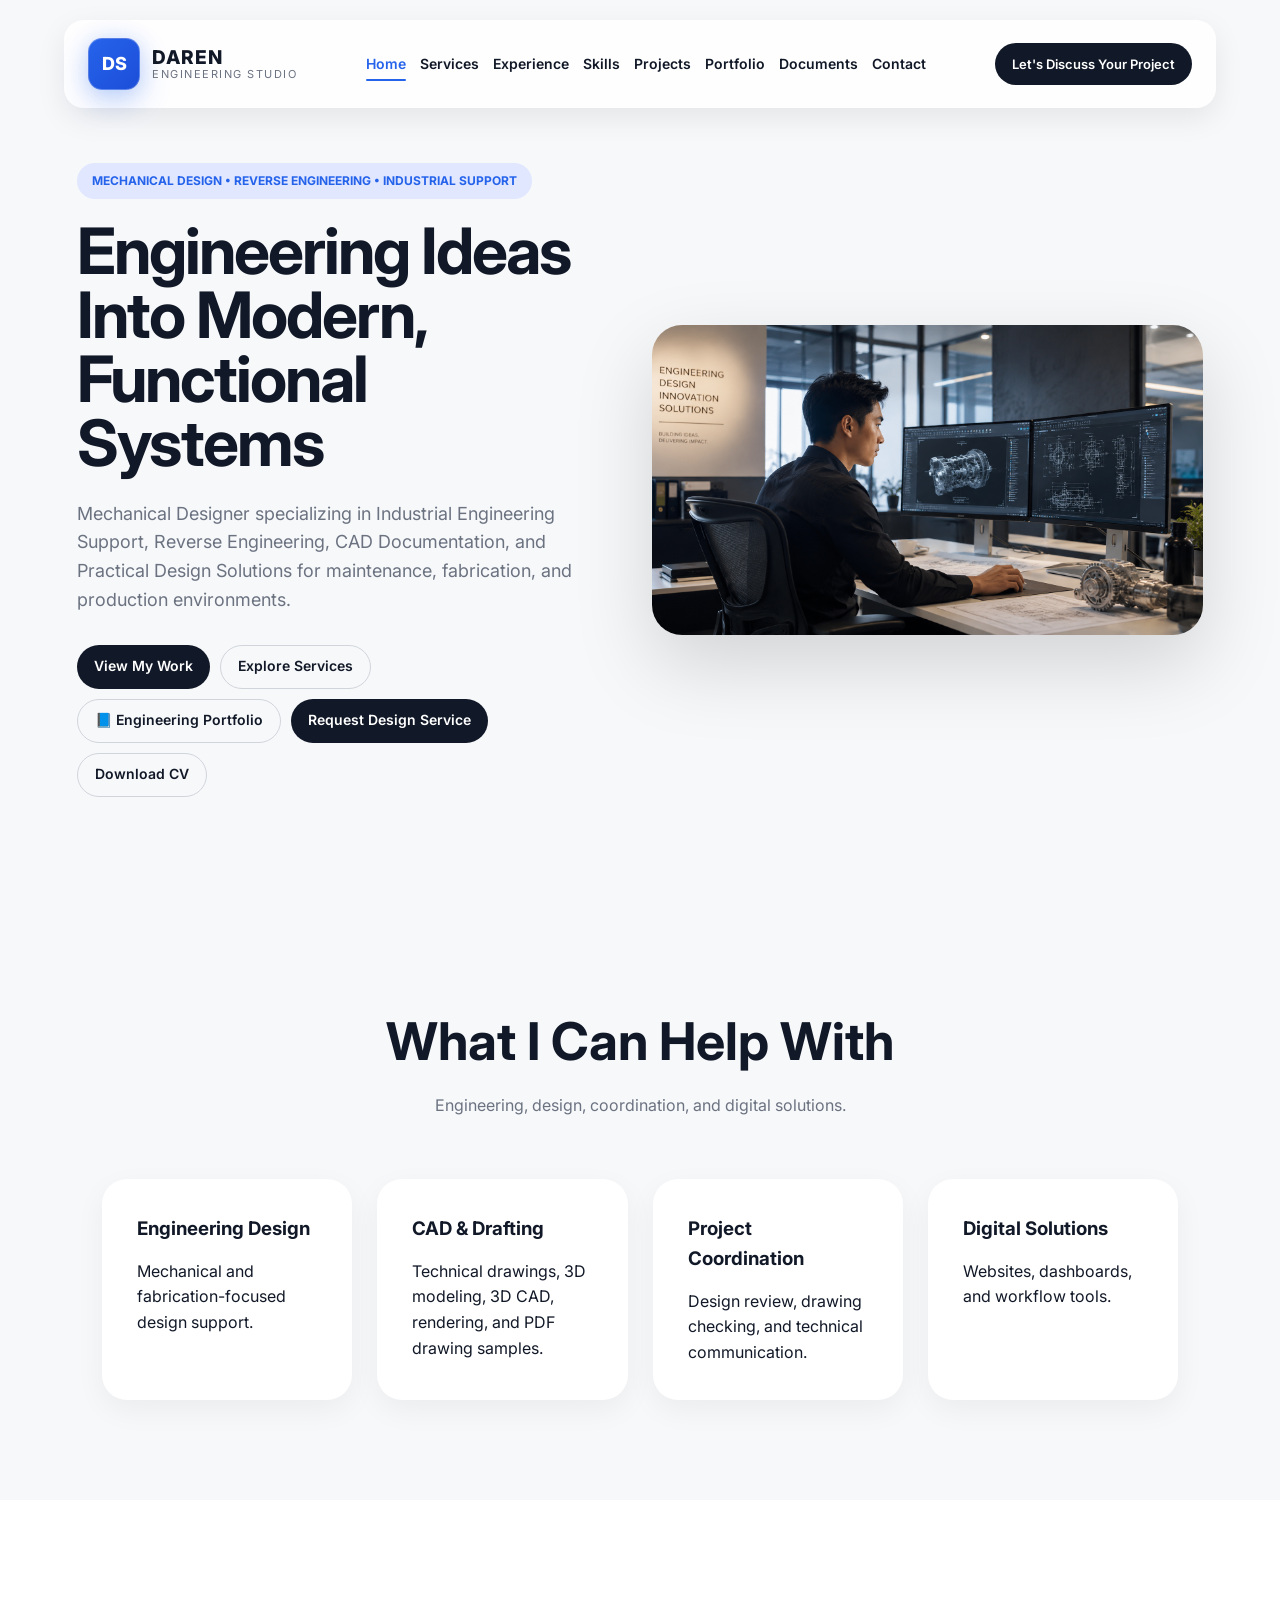
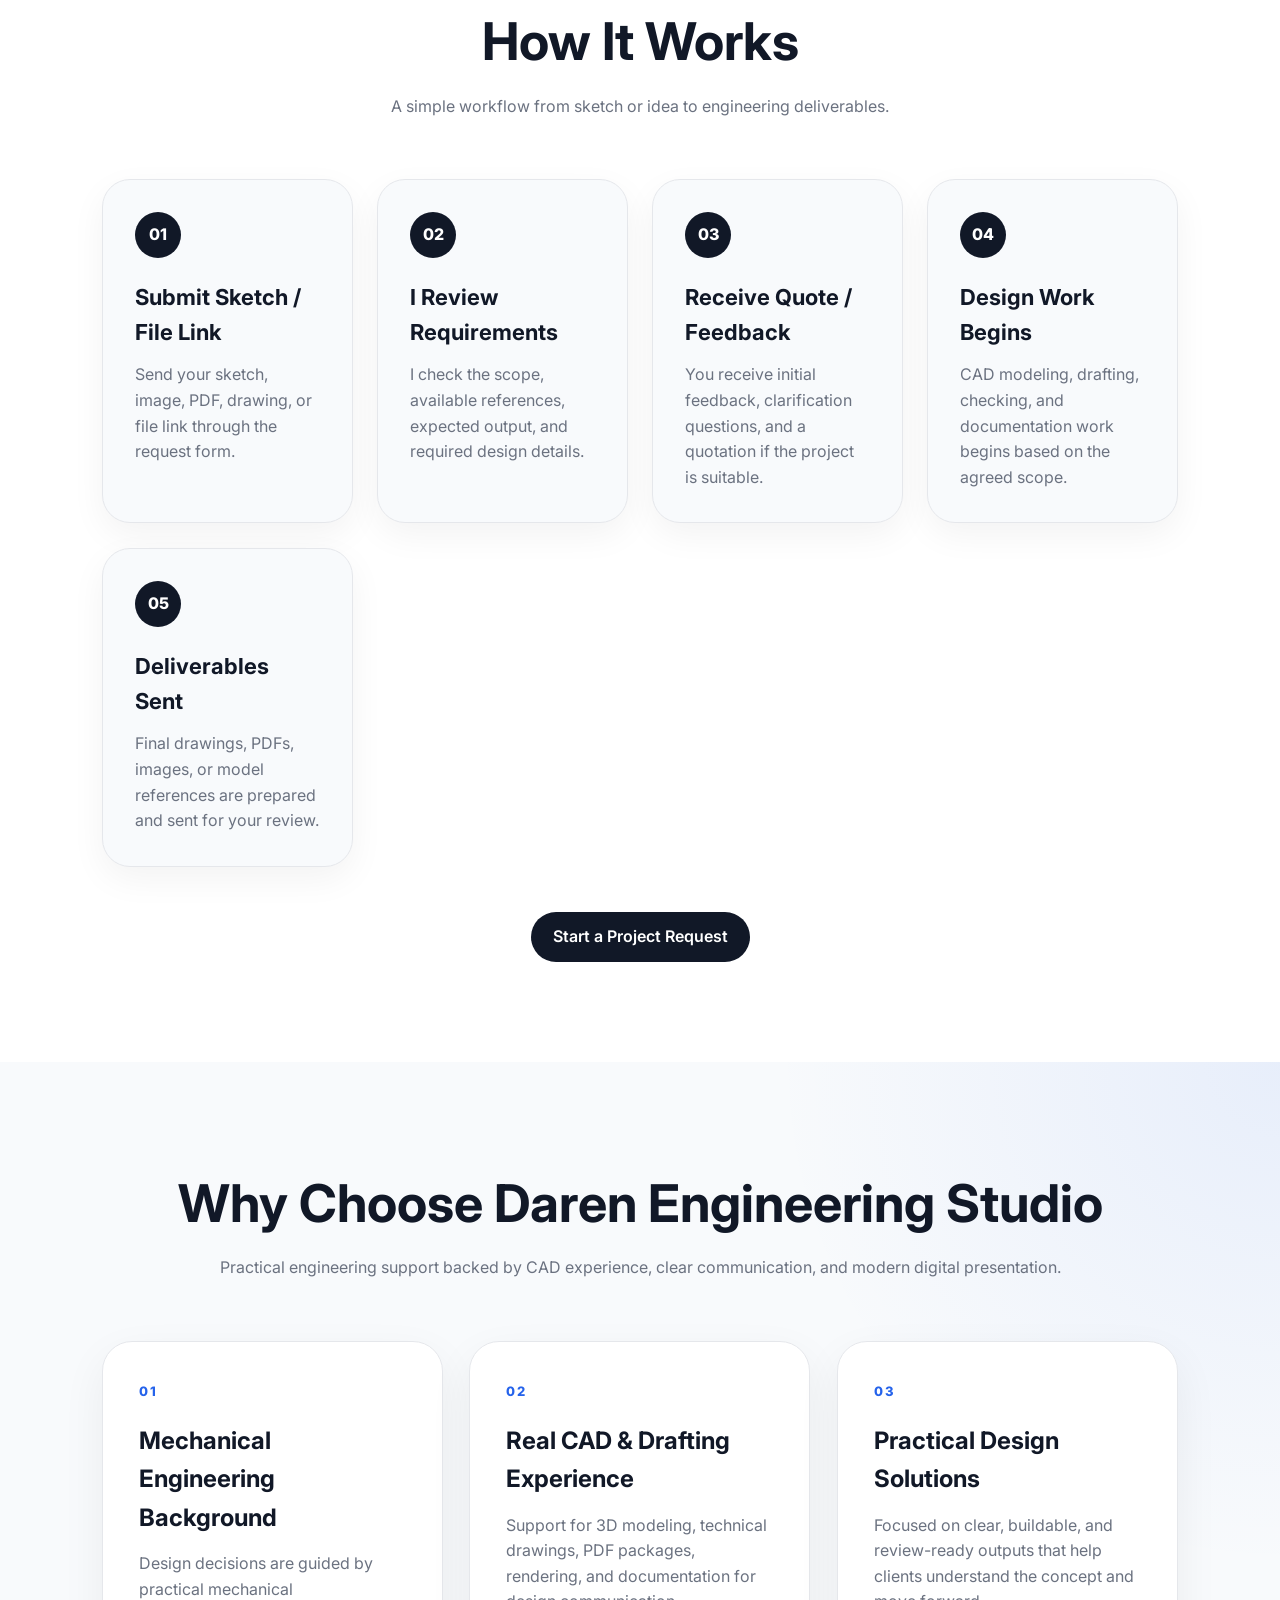
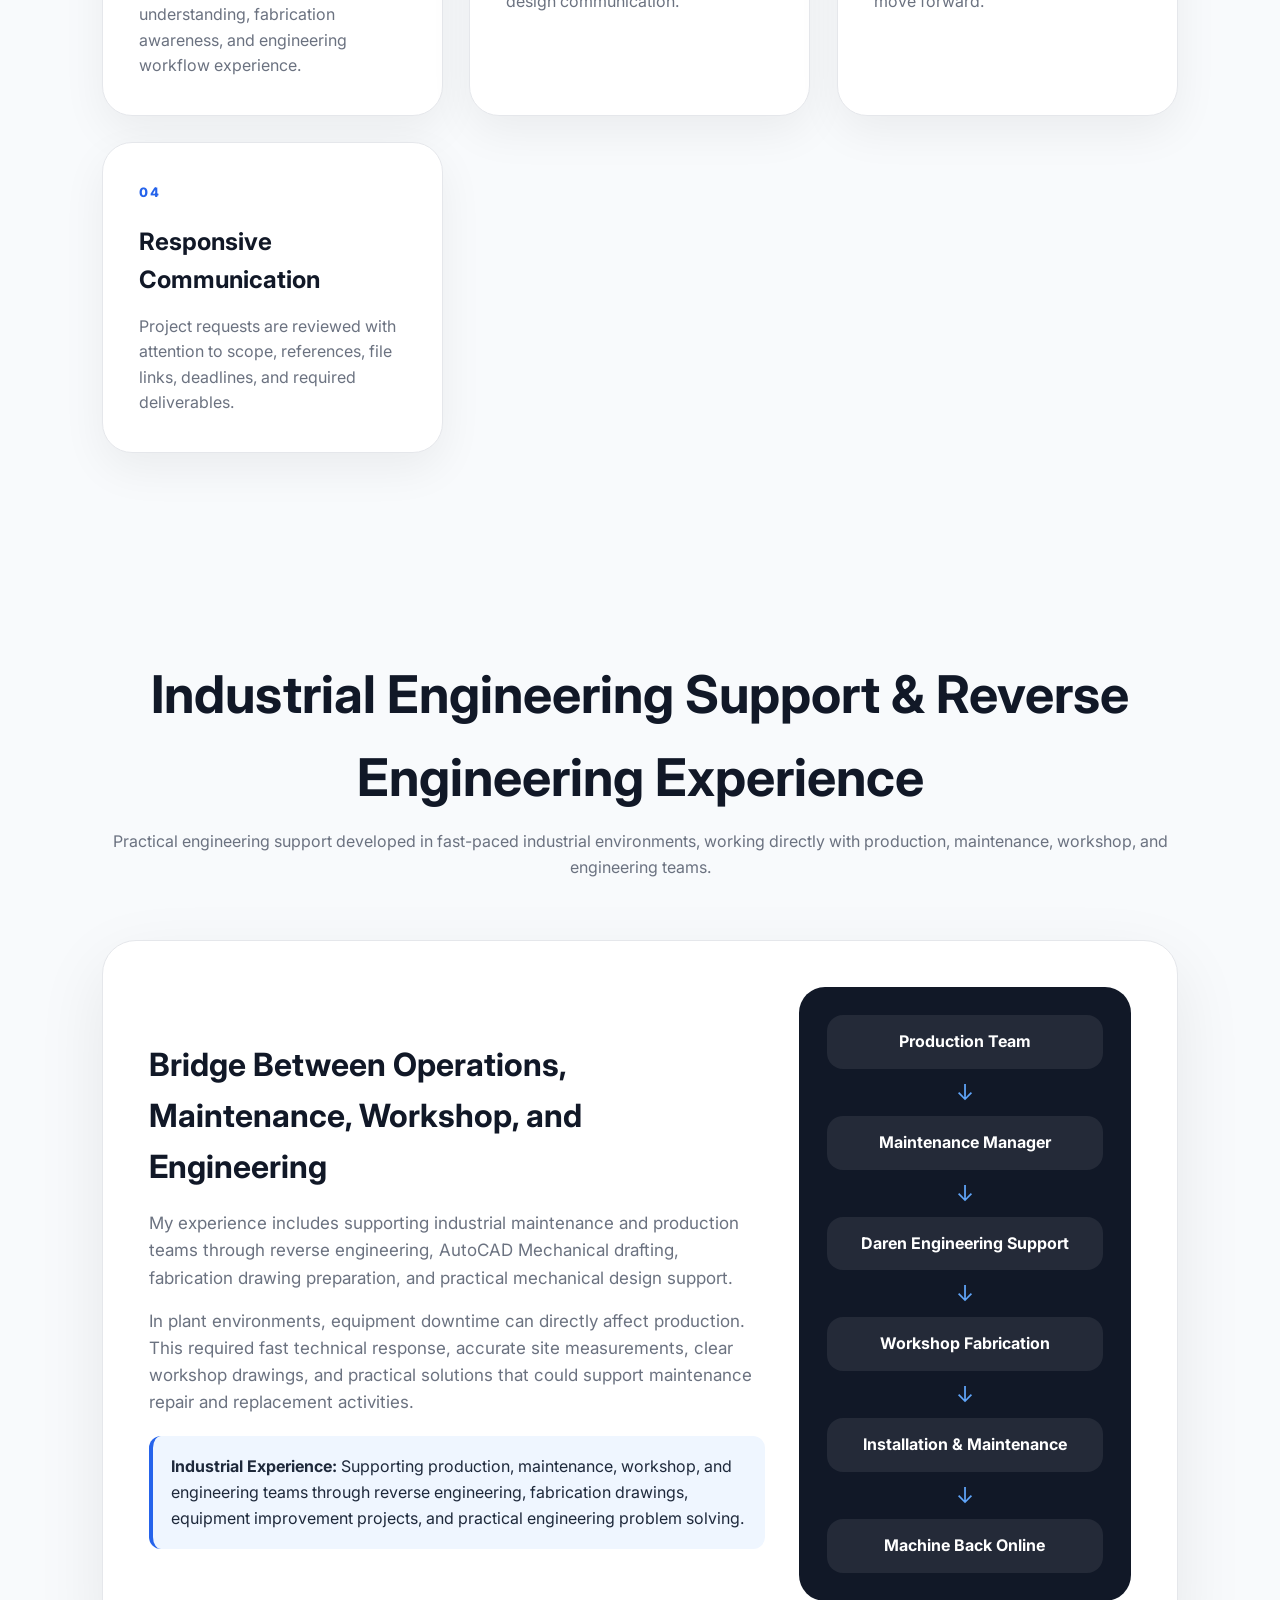
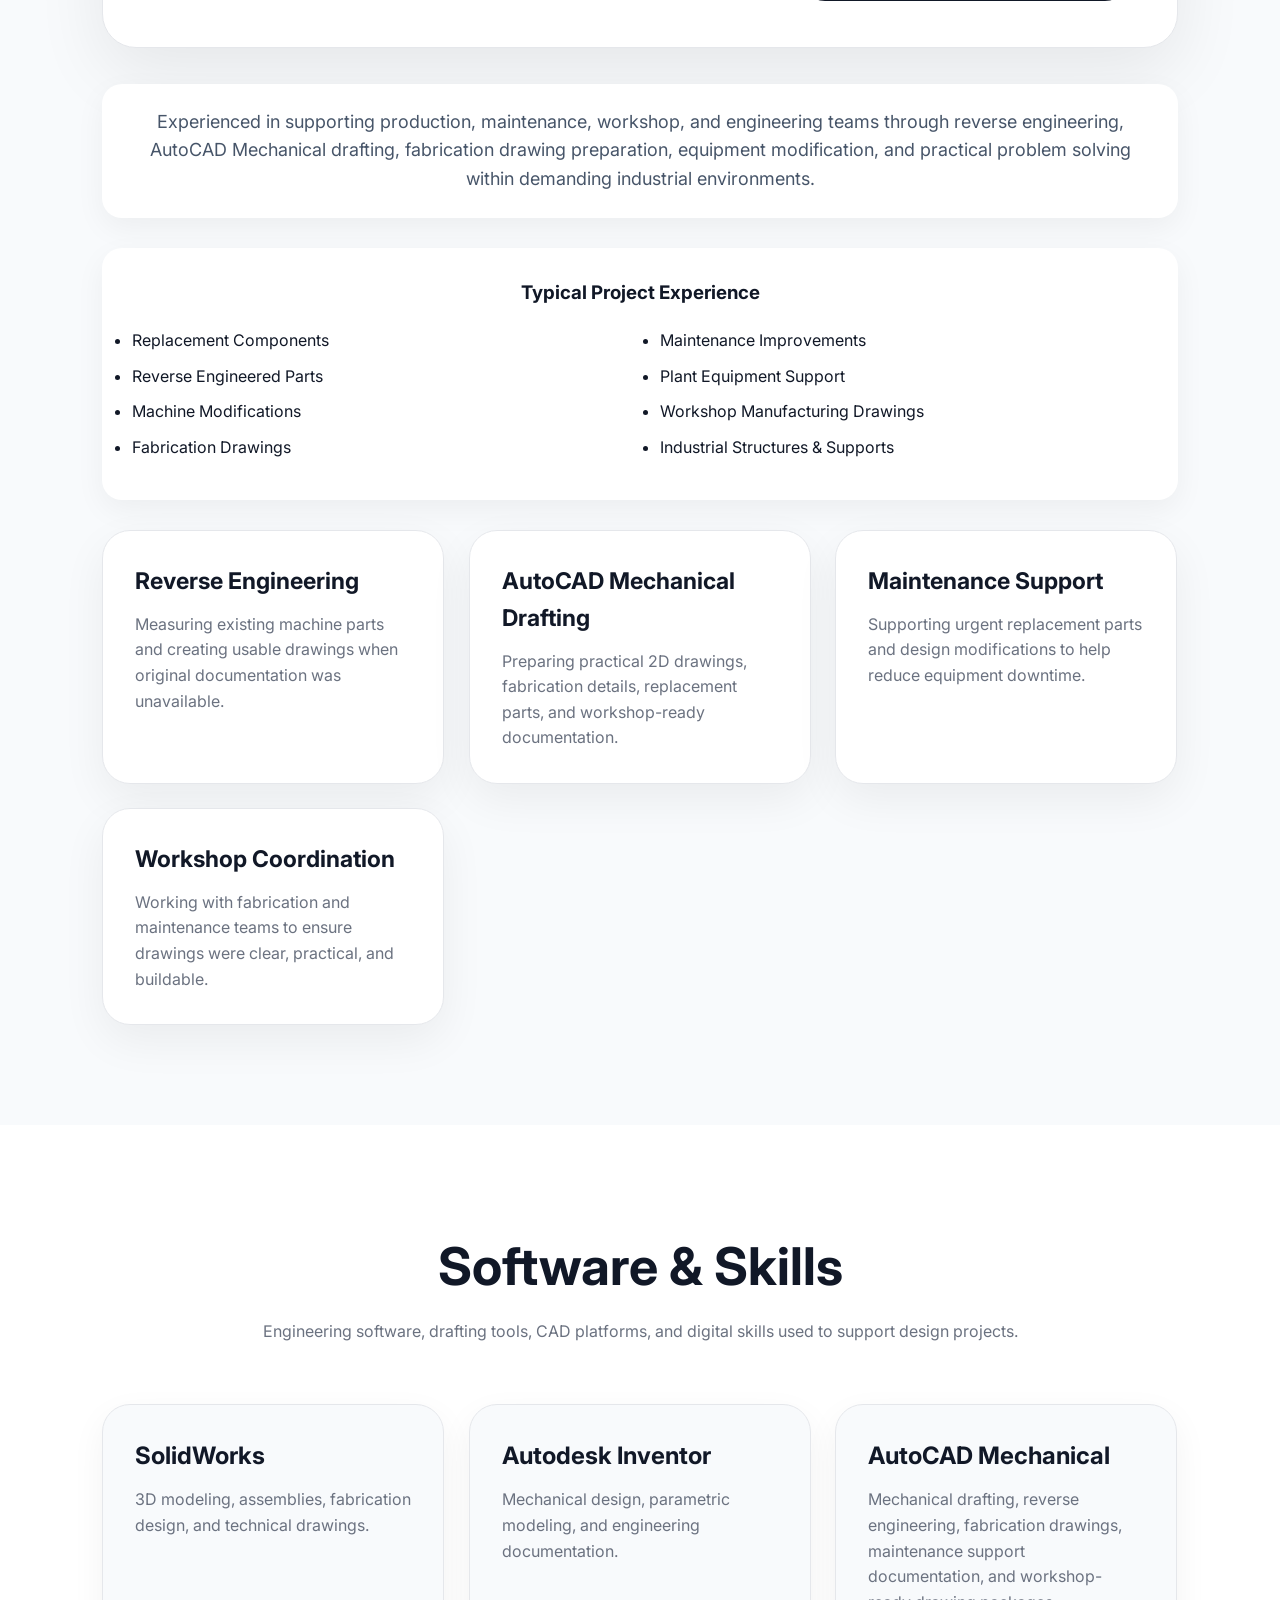
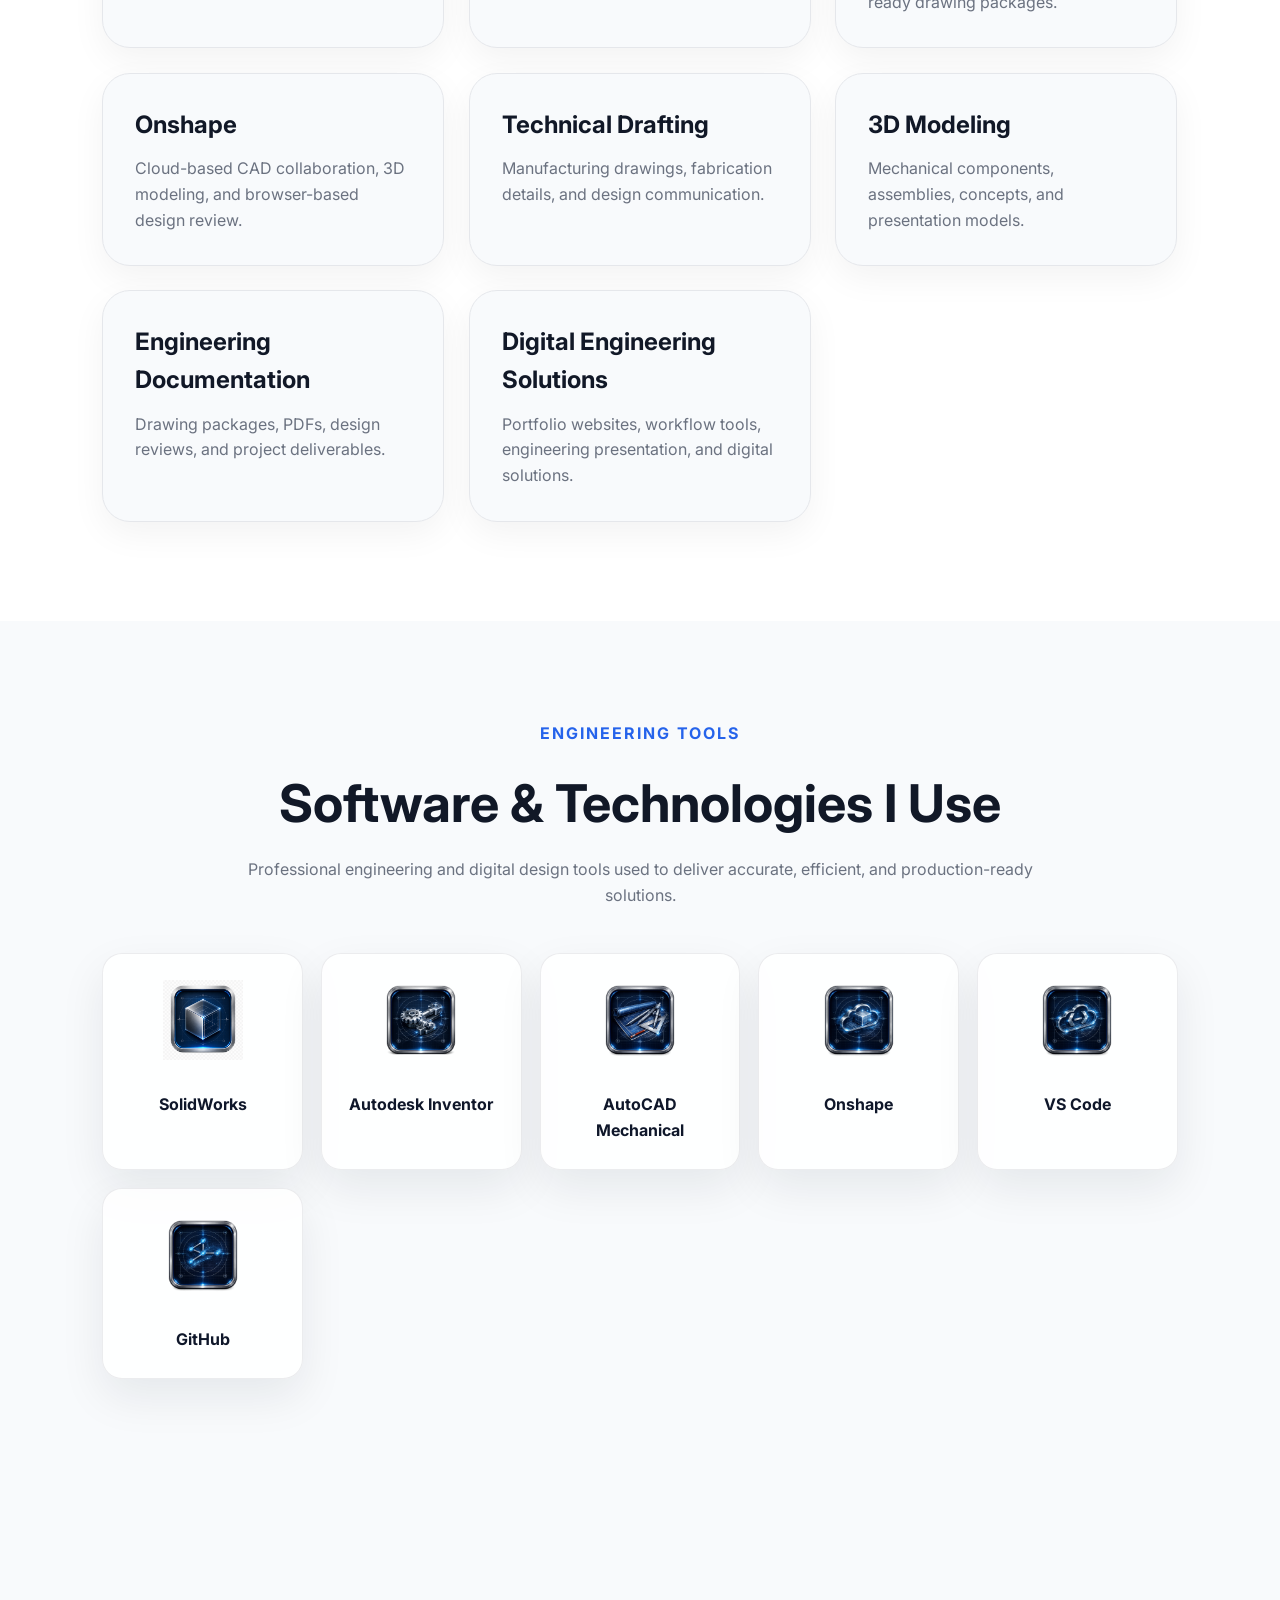
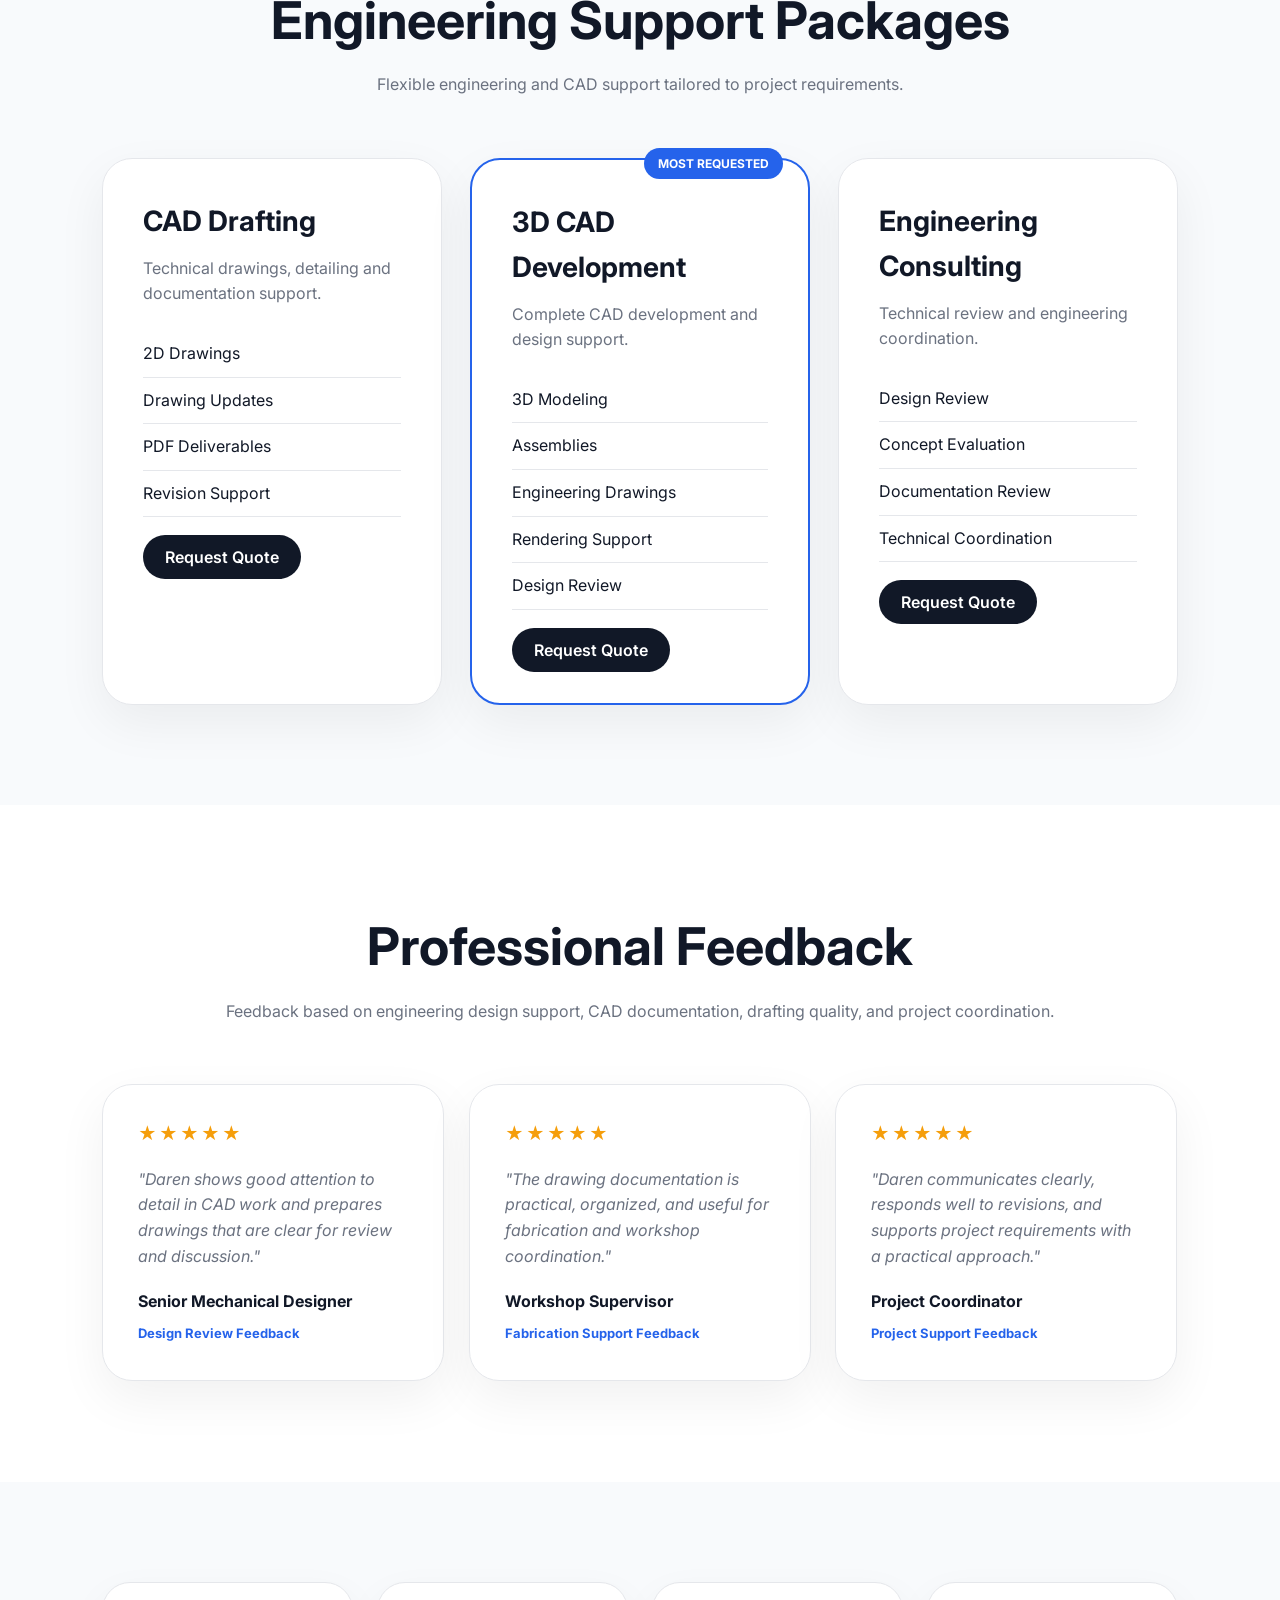
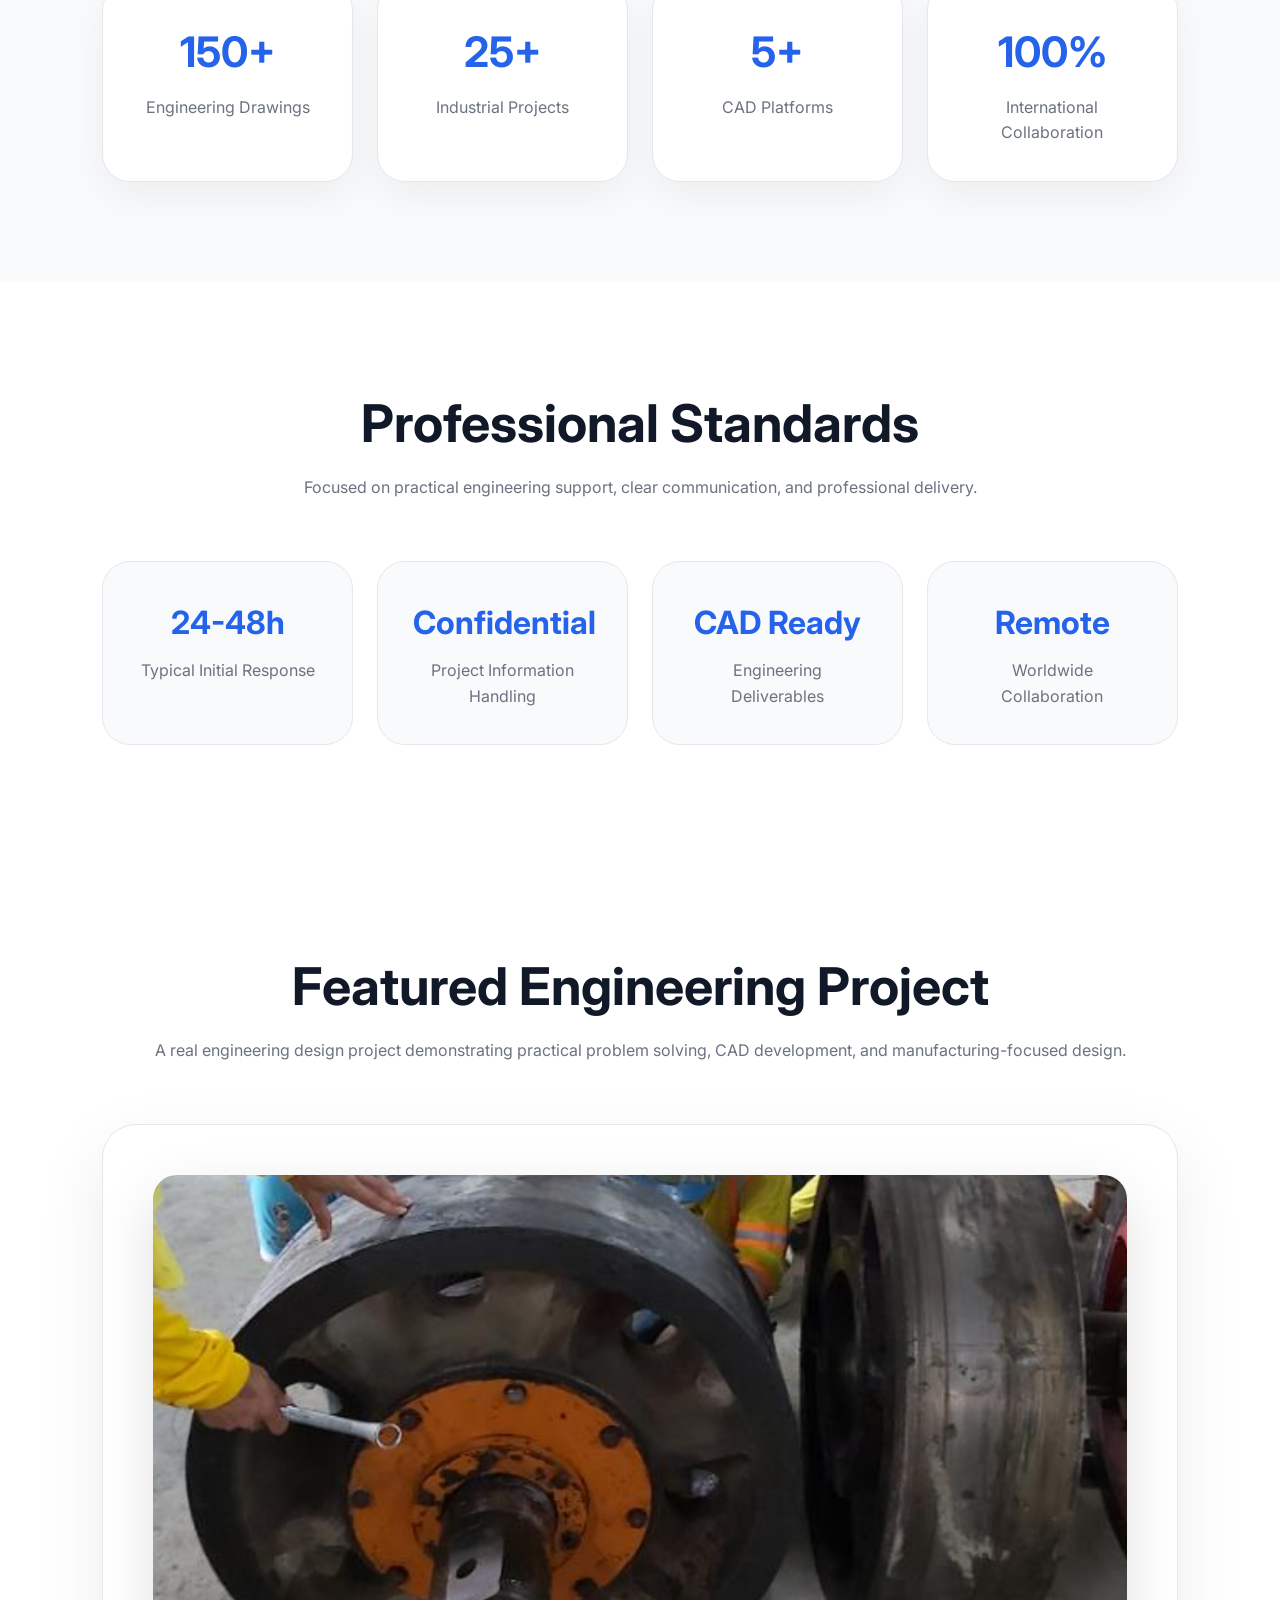
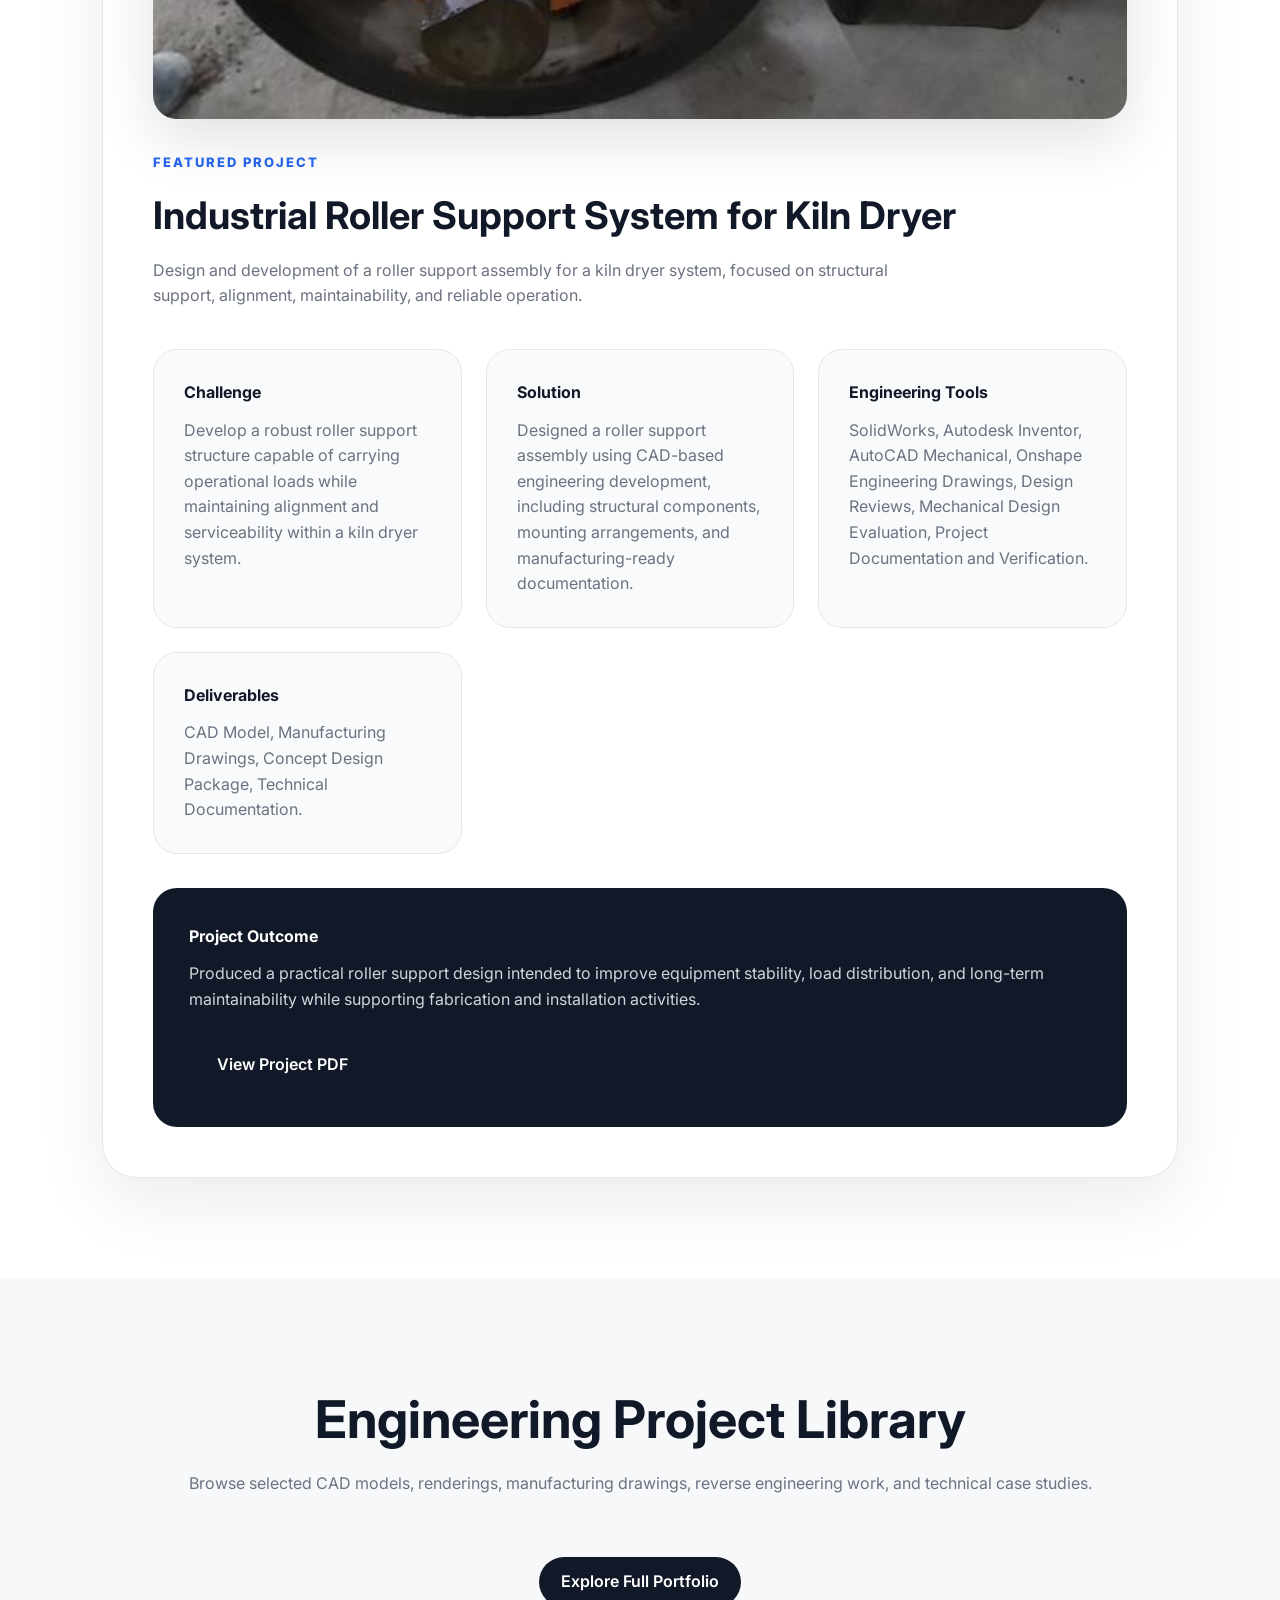
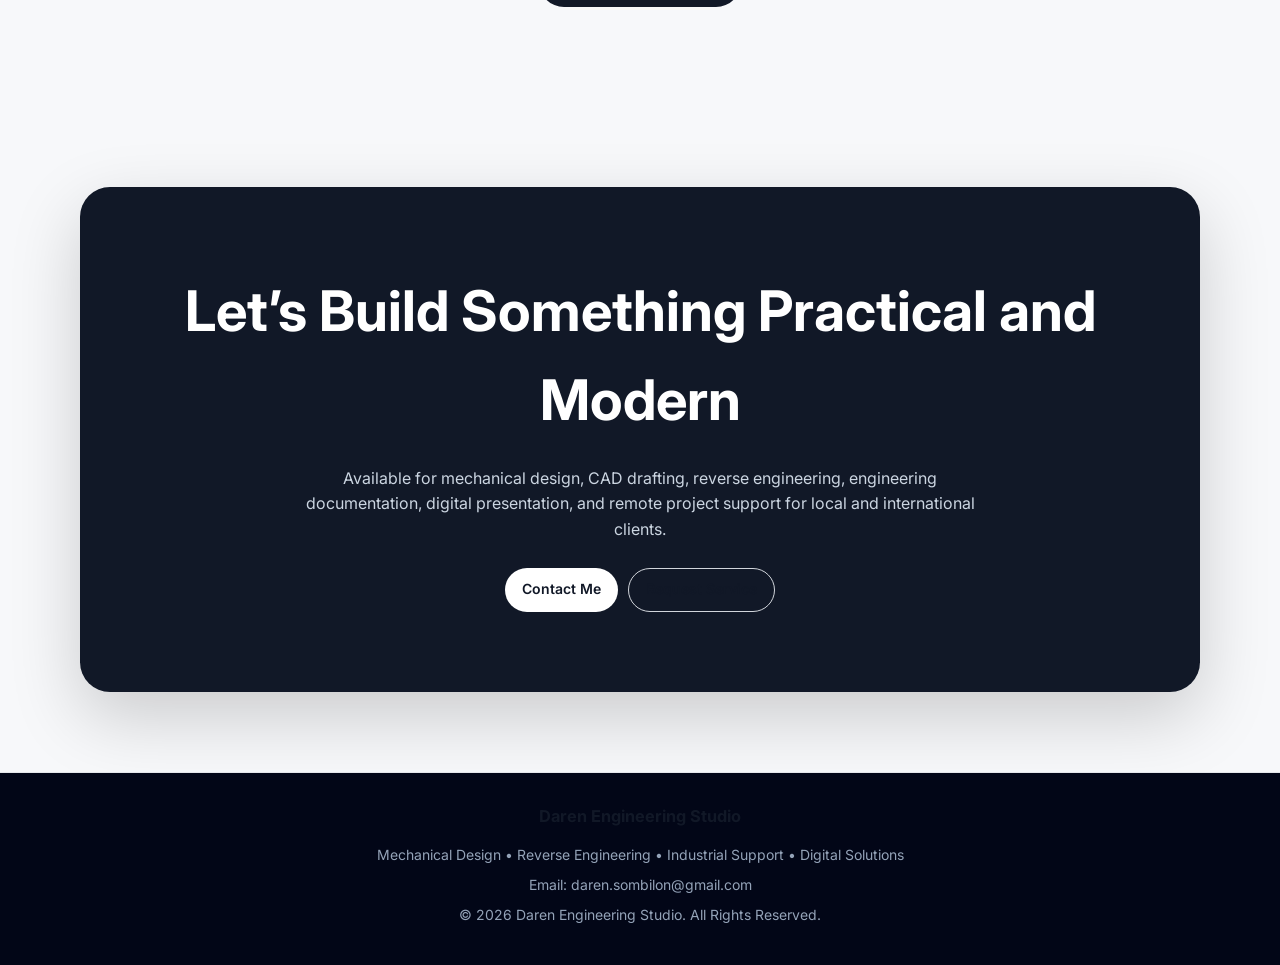
==== index.html @ 7cee8282 "Initial website upload" ====
<!DOCTYPE html>
<html lang="en">
<head>
    <meta charset="UTF-8">
    <meta name="viewport" content="width=device-width, initial-scale=1.0">
   <meta name="description"
      content="Mechanical Engineering, CAD Drafting, 3D Modeling, Engineering Consulting, and Digital Engineering Solutions by Daren Sombilon.">

<meta name="keywords"
content="Mechanical Engineering, AutoCAD Mechanical, SolidWorks, Autodesk Inventor, Reverse Engineering, CAD Drafting, Fabrication Drawings, Industrial Engineering Support, 3D Modeling, Engineering Consultant">

<meta name="author"
      content="Daren Sombilon">
    <title>
Daren Engineering Studio | Mechanical Design, Reverse Engineering & Industrial Support
</title>
    <!-- Google Font -->
<link rel="preconnect" href="https://fonts.googleapis.com">
<link rel="preconnect" href="https://fonts.gstatic.com" crossorigin>

<link href="https://fonts.googleapis.com/css2?family=Inter:wght@400;500;600;700;800&display=swap"
      rel="stylesheet">

<!-- Main CSS -->
<link rel="stylesheet" href="css/style.css">
 <meta property="og:title"
content="Daren Engineering Studio">

<meta property="og:description"
content="Mechanical Design, CAD Drafting, 3D Modeling, Engineering Consulting, and Digital Solutions.">

<meta property="og:image"
content="https://3dsdaren.github.io/daren-engineering-portfolio/assets/images/hero.jpg">

<meta property="og:image:width" content="1200">
<meta property="og:image:height" content="630">

<meta property="og:type" content="website">

<meta property="og:site_name"
content="Daren Engineering Studio">

<meta name="theme-color" content="#0f172a">

<meta name="color-scheme" content="light">

<link rel="icon" type="image/png" href="./assets/images/favicon.png">
<link rel="apple-touch-icon" href="assets/images/favicon.png">

<link rel="canonical"
href="https://3dsdaren.github.io/daren-engineering-portfolio/">

<meta property="og:url"
content="https://3dsdaren.github.io/daren-engineering-portfolio/">

<meta name="robots" content="index, follow">

<meta name="format-detection" content="telephone=no">

<meta name="google-site-verification"
content="VIDwphcCjFtbL0nwmYIamOXiZj5CKT0TLyp5A0pxwe4" />

<!-- Google Analytics -->
<script async src="https://www.googletagmanager.com/gtag/js?id=G-SKDB3LPFT9"></script>

<script>
window.dataLayer = window.dataLayer || [];
function gtag(){dataLayer.push(arguments);}
gtag('js', new Date());

gtag('config', 'G-SKDB3LPFT9');
</script>

</head>

<body>

<div class="lightbox" id="lightbox">
    <span class="lightbox-close" id="lightboxClose">&times;</span>
    <img src="" alt="Portfolio Preview" id="lightboxImage">
</div>

<header class="navbar" id="navbar">
    <div class="logo">
    <div class="logo-mark">DS</div>

    <div class="logo-text">
        <strong>DAREN</strong>
        <small>Engineering Studio</small>
    </div>
</div>

   <nav aria-label="Main Navigation">
    <a href="index.html#home">Home</a>
    <a href="index.html#services">Services</a>
    <a href="index.html#industrial-experience">Experience</a>
    <a href="index.html#skills">Skills</a>
    <a href="index.html#case-study">Projects</a>
    <a href="portfolio.html">Portfolio</a>
    <a href="portfolio.html#documents">Documents</a>
    <a href="index.html#contact">Contact</a>
</nav>

    <a href="#contact" class="btn-primary">Let's Discuss Your Project</a>
</header>

<section class="hero" id="home">
    <div class="hero-content">
        <span class="hero-tag">
MECHANICAL DESIGN • REVERSE ENGINEERING • INDUSTRIAL SUPPORT
</span>
        <h1>Engineering Ideas Into Modern, Functional Systems</h1>

        <p>
            Mechanical Designer specializing in Industrial Engineering Support,
Reverse Engineering, CAD Documentation, and Practical Design Solutions
for maintenance, fabrication, and production environments.
        </p>

        <div class="hero-buttons">

    <a href="portfolio.html" class="btn-primary">
        View My Work
    </a>

    <a href="#services" class="btn-secondary">
        Explore Services
    </a>

    <a href="portfolio.html#documents" class="btn-secondary">
        📘 Engineering Portfolio
    </a>

    <a href="request.html" class="btn-primary" target="_blank">
        Request Design Service
    </a>

    <a href="assets/files/cv/Daren-Sombilon-CV.pdf"
   class="btn-secondary"
   target="_blank"
   rel="noopener noreferrer">
    Download CV
</a>

</div>

</div>
    <div class="hero-image">
    <img src="assets/images/hero.jpg"
         alt="Mechanical CAD designer creating industrial engineering solutions using SolidWorks and AutoCAD">
</div>
</section>

<section class="section" id="services">
    <div class="section-title">
        <h2>What I Can Help With</h2>
        <p>Engineering, design, coordination, and digital solutions.</p>
    </div>

    <div class="services-grid">
        <div class="card">
            <h3>Engineering Design</h3>
            <p>Mechanical and fabrication-focused design support.</p>
        </div>

        <a href="#cad-portfolio" class="card service-link">
            <h3>CAD & Drafting</h3>
            <p>Technical drawings, 3D modeling, 3D CAD, rendering, and PDF drawing samples.</p>
        </a>

        <div class="card">
            <h3>Project Coordination</h3>
            <p>Design review, drawing checking, and technical communication.</p>
        </div>

        <div class="card">
            <h3>Digital Solutions</h3>
            <p>Websites, dashboards, and workflow tools.</p>
        </div>
    </div>
</section>

<section class="section how-it-works-section" id="process">
    <div class="section-title">
        <h2>How It Works</h2>
        <p>A simple workflow from sketch or idea to engineering deliverables.</p>
    </div>

    <div class="process-grid">
        <div class="process-card">
            <span>01</span>
            <h3>Submit Sketch / File Link</h3>
            <p>Send your sketch, image, PDF, drawing, or file link through the request form.</p>
        </div>

        <div class="process-card">
            <span>02</span>
            <h3>I Review Requirements</h3>
            <p>I check the scope, available references, expected output, and required design details.</p>
        </div>

        <div class="process-card">
            <span>03</span>
            <h3>Receive Quote / Feedback</h3>
            <p>You receive initial feedback, clarification questions, and a quotation if the project is suitable.</p>
        </div>

        <div class="process-card">
            <span>04</span>
            <h3>Design Work Begins</h3>
            <p>CAD modeling, drafting, checking, and documentation work begins based on the agreed scope.</p>
        </div>

        <div class="process-card">
            <span>05</span>
            <h3>Deliverables Sent</h3>
            <p>Final drawings, PDFs, images, or model references are prepared and sent for your review.</p>
        </div>
    </div>

    <div class="process-cta">
        <a href="request.html" class="btn-primary" target="_blank">
            Start a Project Request
        </a>
    </div>
</section>

<section class="section why-choose-section" id="why-choose">
    <div class="section-title">
        <h2>Why Choose Daren Engineering Studio</h2>
        <p>Practical engineering support backed by CAD experience, clear communication, and modern digital presentation.</p>
    </div>

    <div class="why-grid">
        <div class="why-card">
            <span>01</span>
            <h3>Mechanical Engineering Background</h3>
            <p>Design decisions are guided by practical mechanical understanding, fabrication awareness, and engineering workflow experience.</p>
        </div>

        <div class="why-card">
            <span>02</span>
            <h3>Real CAD & Drafting Experience</h3>
            <p>Support for 3D modeling, technical drawings, PDF packages, rendering, and documentation for design communication.</p>
        </div>

        <div class="why-card">
            <span>03</span>
            <h3>Practical Design Solutions</h3>
            <p>Focused on clear, buildable, and review-ready outputs that help clients understand the concept and move forward.</p>
        </div>

        <div class="why-card">
            <span>04</span>
            <h3>Responsive Communication</h3>
            <p>Project requests are reviewed with attention to scope, references, file links, deadlines, and required deliverables.</p>
        </div>
    </div>
</section>

<section class="section industrial-section" id="industrial-experience">

    <div class="section-title">
        <h2>Industrial Engineering Support & Reverse Engineering Experience</h2>

        <p>
            Practical engineering support developed in fast-paced industrial environments,
            working directly with production, maintenance, workshop, and engineering teams.
        </p>
    </div>

    <div class="industrial-card">

        <div class="industrial-intro">

            <h3>Bridge Between Operations, Maintenance, Workshop, and Engineering</h3>

            <p>
                My experience includes supporting industrial maintenance and production teams
                through reverse engineering, AutoCAD Mechanical drafting, fabrication drawing
                preparation, and practical mechanical design support.
            </p>

            <p>
                In plant environments, equipment downtime can directly affect production.
                This required fast technical response, accurate site measurements, clear
                workshop drawings, and practical solutions that could support maintenance
                repair and replacement activities.
            </p>

            <div class="industrial-highlight">
                <strong>Industrial Experience:</strong>
                Supporting production, maintenance, workshop,
                and engineering teams through reverse engineering,
                fabrication drawings, equipment improvement projects,
                and practical engineering problem solving.
            </div>

        </div>

        <div class="industrial-flow">

            <div>Production Team</div>
            <span>↓</span>

            <div>Maintenance Manager</div>
            <span>↓</span>

            <div>Daren Engineering Support</div>
            <span>↓</span>

            <div>Workshop Fabrication</div>
            <span>↓</span>

            <div>Installation & Maintenance</div>
            <span>↓</span>

            <div>Machine Back Online</div>

        </div>

    </div>

    <div class="industrial-summary">

        <p>
            Experienced in supporting production, maintenance,
            workshop, and engineering teams through reverse engineering,
            AutoCAD Mechanical drafting, fabrication drawing preparation,
            equipment modification, and practical problem solving within
            demanding industrial environments.
        </p>

    </div>

    <div class="industrial-project-types">

        <h3>Typical Project Experience</h3>

        <ul>
            <li>Replacement Components</li>
            <li>Reverse Engineered Parts</li>
            <li>Machine Modifications</li>
            <li>Fabrication Drawings</li>
            <li>Maintenance Improvements</li>
            <li>Plant Equipment Support</li>
            <li>Workshop Manufacturing Drawings</li>
            <li>Industrial Structures & Supports</li>
        </ul>

    </div>

    <div class="industrial-grid">

        <div class="industrial-item">
            <h3>Reverse Engineering</h3>

            <p>
                Measuring existing machine parts and creating usable
                drawings when original documentation was unavailable.
            </p>
        </div>

        <div class="industrial-item">
            <h3>AutoCAD Mechanical Drafting</h3>

            <p>
                Preparing practical 2D drawings, fabrication details,
                replacement parts, and workshop-ready documentation.
            </p>
        </div>

        <div class="industrial-item">
            <h3>Maintenance Support</h3>

            <p>
                Supporting urgent replacement parts and design modifications
                to help reduce equipment downtime.
            </p>
        </div>

        <div class="industrial-item">
            <h3>Workshop Coordination</h3>

            <p>
                Working with fabrication and maintenance teams to ensure
                drawings were clear, practical, and buildable.
            </p>
        </div>

    </div>

</section>

<section class="section skills-section" id="skills">
    <div class="section-title">
        <h2>Software & Skills</h2>


    <p>
        Engineering software, drafting tools, CAD platforms,
        and digital skills used to support design projects.
    </p>
</div>

<div class="skills-grid">

    <div class="skill-card">
        <h3>SolidWorks</h3>
        <p>3D modeling, assemblies, fabrication design, and technical drawings.</p>
    </div>

    <div class="skill-card">
        <h3>Autodesk Inventor</h3>
        <p>Mechanical design, parametric modeling, and engineering documentation.</p>
    </div>

    <div class="skill-card">
    <h3>AutoCAD Mechanical</h3>
    <p>
        Mechanical drafting, reverse engineering,
        fabrication drawings, maintenance support documentation,
        and workshop-ready drawing packages.
    </p>
</div>

    <div class="skill-card">
        <h3>Onshape</h3>
        <p>Cloud-based CAD collaboration, 3D modeling, and browser-based design review.</p>
    </div>

    <div class="skill-card">
        <h3>Technical Drafting</h3>
        <p>Manufacturing drawings, fabrication details, and design communication.</p>
    </div>

    <div class="skill-card">
        <h3>3D Modeling</h3>
        <p>Mechanical components, assemblies, concepts, and presentation models.</p>
    </div>

    <div class="skill-card">
        <h3>Engineering Documentation</h3>
        <p>Drawing packages, PDFs, design reviews, and project deliverables.</p>
    </div>

    <div class="skill-card">
        <h3>Digital Engineering Solutions</h3>
<p>Portfolio websites, workflow tools, engineering presentation, and digital solutions.</p>
    </div>

</div>
</section>

<section class="tools-section" id="tools">
    <div class="section-header">
        <span class="section-tag">ENGINEERING TOOLS</span>
        <h2>Software & Technologies I Use</h2>
        <p>
            Professional engineering and digital design tools used to deliver accurate,
            efficient, and production-ready solutions.
        </p>
    </div>

    <div class="tools-grid">

    <div class="tool-card">
        <img src="assets/images/tools/solidworks.png" alt="CAD Modeling">
        <span>SolidWorks</span>
    </div>

    <div class="tool-card">
        <img src="assets/images/tools/inventor.png" alt="Mechanical Assembly Design">
        <span>Autodesk Inventor</span>
    </div>

    <div class="tool-card">
        <img src="assets/images/tools/autocad.png" alt="Technical Drafting">
        <span>AutoCAD Mechanical</span>
    </div>

    <div class="tool-card">
        <img src="assets/images/tools/onshape.png" alt="Cloud CAD Modeling">
        <span>Onshape</span>
    </div>

    <div class="tool-card">
        <img src="assets/images/tools/vscode.png" alt="Code Development">
        <span>VS Code</span>
    </div>

    <div class="tool-card">
        <img src="assets/images/tools/github.png" alt="Version Control">
        <span>GitHub</span>
    </div>

</div>

</section>


<section class="section pricing-section" id="services-packages">

    <div class="section-title">
        <h2>Engineering Support Packages</h2>
        <p>
            Flexible engineering and CAD support tailored to project requirements.
        </p>
    </div>

    <div class="pricing-grid">

        <div class="pricing-card">

            <h3>CAD Drafting</h3>

            <p class="pricing-desc">
                Technical drawings, detailing and documentation support.
            </p>

            <ul>
                <li>2D Drawings</li>
                <li>Drawing Updates</li>
                <li>PDF Deliverables</li>
                <li>Revision Support</li>
            </ul>

            <a href="request.html" class="btn-primary">
                Request Quote
            </a>

        </div>

        <div class="pricing-card featured">

            <span class="popular-badge">
                MOST REQUESTED
            </span>

            <h3>3D CAD Development</h3>

            <p class="pricing-desc">
                Complete CAD development and design support.
            </p>

            <ul>
                <li>3D Modeling</li>
                <li>Assemblies</li>
                <li>Engineering Drawings</li>
                <li>Rendering Support</li>
                <li>Design Review</li>
            </ul>

            <a href="request.html" class="btn-primary">
                Request Quote
            </a>

        </div>

        <div class="pricing-card">

            <h3>Engineering Consulting</h3>

            <p class="pricing-desc">
                Technical review and engineering coordination.
            </p>

            <ul>
                <li>Design Review</li>
                <li>Concept Evaluation</li>
                <li>Documentation Review</li>
                <li>Technical Coordination</li>
            </ul>

            <a href="request.html" class="btn-primary">
                Request Quote
            </a>

        </div>

    </div>

</section>

<section class="section testimonials-section" id="testimonials">

    <div class="section-title">
        <h2>Professional Feedback</h2>
        <p>
            Feedback based on engineering design support, CAD documentation,
            drafting quality, and project coordination.
        </p>
    </div>

    <div class="testimonials-grid">

        <div class="testimonial-card">
            <div class="stars">★★★★★</div>
            <p>
                "Daren shows good attention to detail in CAD work and prepares drawings that are clear for review and discussion."
            </p>
            <h4>Senior Mechanical Designer</h4>
            <span>Design Review Feedback</span>
        </div>

        <div class="testimonial-card">
            <div class="stars">★★★★★</div>
            <p>
                "The drawing documentation is practical, organized, and useful for fabrication and workshop coordination."
            </p>
            <h4>Workshop Supervisor</h4>
            <span>Fabrication Support Feedback</span>
        </div>

        <div class="testimonial-card">
            <div class="stars">★★★★★</div>
            <p>
                "Daren communicates clearly, responds well to revisions, and supports project requirements with a practical approach."
            </p>
            <h4>Project Coordinator</h4>
            <span>Project Support Feedback</span>
        </div>

    </div>

</section>

<section class="section stats-section" id="stats">

    <div class="stats-grid">

        <div class="stat-card">
            <h3><span class="counter" data-target="150">0</span>+</h3>
            <p>Engineering Drawings</p>
        </div>

        <div class="stat-card">
            <h3><span class="counter" data-target="25">0</span>+</h3>
           <p>Industrial Projects</p>
        </div>

        <div class="stat-card">
            <h3><span class="counter" data-target="5">0</span>+</h3>
            <p>CAD Platforms</p>
        </div>

        <div class="stat-card">
            <h3><span class="counter" data-target="100">0</span>%</h3>
           <p>International Collaboration</p>
        </div>

    </div>

</section>

<section class="section trust-section">

    <div class="section-title">
        <h2>Professional Standards</h2>
        <p>
            Focused on practical engineering support,
            clear communication, and professional delivery.
        </p>
    </div>

    <div class="trust-grid">

        <div class="trust-card">
            <h3>24-48h</h3>
            <p>Typical Initial Response</p>
        </div>

        <div class="trust-card">
            <h3>Confidential</h3>
            <p>Project Information Handling</p>
        </div>

        <div class="trust-card">
            <h3>CAD Ready</h3>
            <p>Engineering Deliverables</p>
        </div>

        <div class="trust-card">
            <h3>Remote</h3>
            <p>Worldwide Collaboration</p>
        </div>

    </div>

</section>

<section class="section case-study-section" id="case-study">
<div class="section-title">
    <h2>Featured Engineering Project</h2>
    <p>
        A real engineering design project demonstrating practical problem solving,
        CAD development, and manufacturing-focused design.
    </p>
</div>

<div class="case-study-card">

    <div class="case-study-header">
        <div class="case-study-image">
    <img src="assets/images/roller-support-kiln-dryer.jpg"
     alt="Industrial Roller Support System for Kiln Dryer Design">
</div>
        <span>FEATURED PROJECT</span>

       <h3>
Industrial Roller Support System for Kiln Dryer
</h3>

        <p>
            Design and development of a roller support assembly for a kiln dryer system,
focused on structural support, alignment, maintainability, and reliable operation.
        </p>
    </div>

    <div class="case-study-grid">

        <div class="case-study-item">
            <h4>Challenge</h4>

            <p>
                Develop a robust roller support structure capable of carrying operational loads while maintaining alignment and serviceability within a kiln dryer system.
            </p>
        </div>

        <div class="case-study-item">
            <h4>Solution</h4>

            <p>
                Designed a roller support assembly using CAD-based engineering development,
including structural components, mounting arrangements, and manufacturing-ready documentation.
            </p>
        </div>

        <div class="case-study-item">
            <h4>Engineering Tools</h4>

            <p>
                SolidWorks, Autodesk Inventor, AutoCAD Mechanical, Onshape
Engineering Drawings, Design Reviews,
Mechanical Design Evaluation,
Project Documentation and Verification.
            </p>
        </div>

        <div class="case-study-item">
            <h4>Deliverables</h4>

            <p>
                CAD Model, Manufacturing Drawings,
                Concept Design Package, Technical Documentation.
            </p>
        </div>

    </div>

    <div class="case-study-result">

        <h4>Project Outcome</h4>

<p>
Produced a practical roller support design intended to improve equipment
stability, load distribution, and long-term maintainability while supporting
fabrication and installation activities.
</p>

<div class="case-study-actions">
    <a href="assets/files/projects/Roller-Support-Kiln-Dryer.pdf"
   class="btn-primary"
   target="_blank">
    View Project PDF
</a>
</div>

    </div>

</div>
</section>

<section class="section portfolio-preview-section" id="cad-portfolio">
    <div class="section-title">
        <h2>Engineering Project Library</h2>
        <p>
            Browse selected CAD models, renderings, manufacturing drawings,
            reverse engineering work, and technical case studies.
        </p>
    </div>

    <div class="process-cta">
        <a href="portfolio.html" class="btn-primary">
            Explore Full Portfolio
        </a>
    </div>
</section>

<section class="contact-section" id="contact">
    <h2>Let’s Build Something Practical and Modern</h2>

    <p>
Available for mechanical design, CAD drafting,
reverse engineering, engineering documentation,
digital presentation, and remote project support for
local and international clients.
</p>

    <div class="hero-buttons">

<a href="mailto:daren.sombilon@gmail.com"
class="btn-primary">
Contact Me
</a>

<a href="request.html"
class="btn-secondary"
target="_blank">
Request Service
</a>

</div>

</section>

<footer>

    <h3>Daren Engineering Studio</h3>

    <p>
        Mechanical Design • Reverse Engineering • Industrial Support • Digital Solutions
    </p>

    <p>
        Email: daren.sombilon@gmail.com
    </p>

    <p>
        © 2026 Daren Engineering Studio. All Rights Reserved.
    </p>

</footer>
<button id="backToTop" class="back-to-top" aria-label="Back to top">
    ↑
</button>

<script src="js/main.js"></script>

</body>
</html>
---- css/style.css ----
* {
    margin: 0;
    padding: 0;
    box-sizing: border-box;
}

body {
    font-family: 'Inter', sans-serif;
    background: #f7f8fa;
    color: #111827;
    line-height: 1.6;
}

/* ================================
   NAVBAR
================================ */

.navbar {
    position: fixed;
    top: 20px;
    left: 50%;
    transform: translateX(-50%);
    width: 90%;
    max-width: 1200px;
    background: rgba(255, 255, 255, 0.85);
    backdrop-filter: blur(15px);
    border-radius: 20px;
    padding: 18px 24px;
    display: flex;
    justify-content: space-between;
    align-items: center;
    gap: 18px;
    z-index: 1000;
    box-shadow: 0 10px 30px rgba(0, 0, 0, 0.08);
    transition: all 0.3s ease;
}

/* ================================
   LOGO
================================ */

.logo {
    display: flex;
    align-items: center;
    gap: 12px;
    flex-shrink: 0;
    transition: 0.3s ease;
}

.logo-mark {
    width: 52px;
    height: 52px;
    border-radius: 14px;
    background: linear-gradient(
        135deg,
        #2563eb,
        #1d4ed8
    );
    border: 1px solid rgba(255, 255, 255, 0.25);
    color: #ffffff;
    font-size: 18px;
    font-weight: 800;
    display: flex;
    align-items: center;
    justify-content: center;
    box-shadow:
        0 12px 30px rgba(37, 99, 235, 0.25),
        0 0 20px rgba(37, 99, 235, 0.15);
    transition: all 0.3s ease;
}

.logo-mark:hover {
    transform: translateY(-3px) scale(1.03);
    box-shadow:
        0 20px 45px rgba(37, 99, 235, 0.35),
        0 0 25px rgba(37, 99, 235, 0.20);
}

.logo-text {
    display: flex;
    flex-direction: column;
    line-height: 1.1;
}

.logo-text strong {
    font-size: 19px;
    font-weight: 800;
    color: #111827;
    letter-spacing: 1px;
    transition: color 0.3s ease;
}

.logo-text small {
    font-size: 11px;
    color: #6b7280;
    text-transform: uppercase;
    letter-spacing: 1.5px;
}

.logo:hover .logo-text strong {
    color: #2563eb;
}

/* ================================
   NAVIGATION LINKS
================================ */

.navbar nav {
    display: flex;
    align-items: center;
    justify-content: center;
    gap: 14px;
    flex-wrap: nowrap;
    flex: 1;
    min-width: 0;
}

.navbar nav a {
    text-decoration: none;
    color: #111827;
    font-weight: 600;
    font-size: 14px;
    white-space: nowrap;
    position: relative;
    transition: color 0.3s ease;
}

.navbar nav a::after {
    content: "";
    position: absolute;
    left: 0;
    bottom: -6px;
    width: 0;
    height: 2px;
    background: #2563eb;
    border-radius: 999px;
    transition: width 0.3s ease;
}

.navbar nav a:hover,
.navbar nav a.active {
    color: #2563eb;
}

.navbar nav a:hover::after,
.navbar nav a.active::after {
    width: 100%;
}

/* ================================
   NAVBAR CTA BUTTON
================================ */

.navbar > .btn-primary {
    flex-shrink: 0;
    padding: 11px 17px;
    font-size: 13px;
    white-space: nowrap;
}

/* ================================
   SCROLLED NAVBAR
================================ */

.navbar.scrolled {
    padding: 12px 22px;
    box-shadow: 0 20px 50px rgba(0, 0, 0, 0.12);
}

.navbar.scrolled .logo-mark {
    width: 46px;
    height: 46px;
}

.navbar.scrolled .logo-text strong {
    font-size: 17px;
}

/* ================================
   TABLET NAVBAR
================================ */

@media (max-width: 1100px) {
    .navbar {
        width: 94%;
        padding: 16px 20px;
        gap: 14px;
    }

    .navbar nav {
        gap: 10px;
    }

    .navbar nav a {
        font-size: 13px;
    }

    .navbar > .btn-primary {
        padding: 10px 15px;
        font-size: 12px;
    }

    .logo-mark {
        width: 48px;
        height: 48px;
    }

    .logo-text strong {
        font-size: 17px;
    }

    .logo-text small {
        font-size: 10px;
    }
}

/* ================================
   MOBILE / SMALL TABLET NAVBAR
================================ */

@media (max-width: 900px) {
    .navbar {
        top: 10px;
        width: 94%;
        padding: 14px 18px;
        flex-direction: column;
        gap: 12px;
    }

    .logo {
        justify-content: center;
    }

    .navbar nav {
        width: 100%;
        justify-content: center;
        flex-wrap: wrap;
        gap: 10px 14px;
    }

    .navbar nav a {
        font-size: 13px;
    }

    .navbar > .btn-primary {
        padding: 10px 16px;
        font-size: 13px;
    }

    .hero {
        padding-top: 230px;
    }
}

/* ================================
   MOBILE NAVBAR
================================ */

@media (max-width: 600px) {
    .navbar {
        width: calc(100% - 20px);
        padding: 12px 14px;
        border-radius: 16px;
    }

    .logo-mark {
        width: 44px;
        height: 44px;
        font-size: 16px;
    }

    .logo-text strong {
        font-size: 16px;
    }

    .logo-text small {
        font-size: 9px;
        letter-spacing: 1px;
    }

    .navbar nav {
        gap: 8px 12px;
    }

    .navbar nav a {
        font-size: 12px;
    }

    .navbar > .btn-primary {
        width: 100%;
        max-width: 260px;
        text-align: center;
    }

    .hero {
        padding-top: 250px;
    }
}

/* BUTTONS */

.btn-primary {
    text-decoration: none;
    background: #111827;
    color: white;
    padding: 12px 22px;
    border-radius: 999px;
    font-weight: 600;
    transition: .3s;
}

.btn-primary:hover {
    transform: translateY(-3px);
}

.btn-secondary {
    text-decoration: none;
    border: 1px solid #d1d5db;
    color: #111827;
    padding: 12px 22px;
    border-radius: 999px;
    font-weight: 600;
}

/* HERO */

.hero {
    width: 100%;
    max-width: 1500px;
    min-height: 100vh;
    margin: 0 auto;
    padding: 150px 6% 90px;
    display: grid;
    grid-template-columns: minmax(0, 0.95fr) minmax(420px, 1.05fr);
    align-items: center;
    gap: clamp(48px, 6vw, 90px);
}

.hero-content {
    width: 100%;
    max-width: 680px;
}

.hero-tag {
    display: inline-block;
    padding: 8px 15px;
    margin-bottom: 20px;
    border-radius: 999px;
    background: #e0e7ff;
    color: #2563eb;
    font-size: 12px;
    font-weight: 700;
}

.hero h1 {
    margin-bottom: 25px;
    font-size: clamp(50px, 5vw, 72px);
    line-height: 1;
}

.hero p {
    max-width: 650px;
    margin-bottom: 30px;
    color: #6b7280;
    font-size: 18px;
}

.hero-buttons {
    display: flex;
    flex-wrap: wrap;
    gap: 14px;
}

.hero-image {
    width: 100%;
    display: flex;
    align-items: center;
    justify-content: flex-end;
}

.hero-image img {
    width: 100%;
    max-width: 720px;
    height: auto;
    display: block;
    border-radius: 30px;
    box-shadow: 0 30px 80px rgba(0, 0, 0, 0.15);
}

/* SECTIONS */

.section {
    padding: 100px 8%;
}

.section-title {
    text-align: center;
    margin-bottom: 60px;
}

.section-title h2 {
    font-size: 52px;
    margin-bottom: 10px;
}

.section-title p {
    color: #6b7280;
}

/* SERVICES */

.services-grid {
    display: grid;
    grid-template-columns: repeat(auto-fit,minmax(250px,1fr));
    gap: 25px;
}

.card {
    background: white;
    padding: 35px;
    border-radius: 25px;
    box-shadow: 0 10px 30px rgba(0,0,0,.05);
    transition: .3s;
}

.card:hover {
    transform: translateY(-8px);
}

.card h3 {
    margin-bottom: 15px;
}

.service-link {
    display: block;
    color: inherit;
    text-decoration: none;
}

/* CAD PORTFOLIO */

.cad-portfolio-section {
    background: #f8fafc;
}

.portfolio-projects {
    display: grid;
    gap: 50px;
}

.project-showcase-card {
    background: #ffffff;
    border-radius: 34px;
    padding: 42px;
    box-shadow: 0 24px 70px rgba(0,0,0,0.08);
    border: 1px solid rgba(0,0,0,0.06);
}

.project-header {
    margin-bottom: 34px;
}

.project-header span {
    display: inline-block;
    font-size: 13px;
    font-weight: 700;
    letter-spacing: 1.5px;
    text-transform: uppercase;
    color: #2563eb;
    margin-bottom: 12px;
}

.project-header h3 {
    font-size: 34px;
    color: #111827;
    margin-bottom: 12px;
}

.project-header p {
    color: #6b7280;
    font-size: 17px;
    max-width: 780px;
}

.project-section-box {
    background: #f8fafc;
    padding: 30px;
    border-radius: 26px;
    margin-top: 28px;
}

.project-section-box h4 {
    font-size: 24px;
    margin-bottom: 22px;
    color: #111827;
}

/* IMAGE GALLERY */

.portfolio-gallery {
    display: grid;
    grid-template-columns: repeat(auto-fit, minmax(220px, 1fr));
    gap: 22px;
}

.portfolio-card {
    background: #ffffff;
    border-radius: 22px;
    overflow: hidden;
    text-decoration: none;
    color: #111827;
    box-shadow: 0 10px 30px rgba(0,0,0,0.06);
    transition: 0.3s ease;
}

.portfolio-card:hover {
    transform: translateY(-8px);
    box-shadow: 0 24px 60px rgba(0,0,0,0.14);
}

.portfolio-card img {
    width: 100%;
    height: 220px;
    object-fit: cover;
    object-position: center;
}

.portfolio-card h5 {
    padding: 18px 18px 6px;
    font-size: 18px;
}

.portfolio-card span {
    display: inline-block;
    margin: 0 18px 20px;
    color: #2563eb;
    font-weight: 700;
}

/* PDF DOCUMENTS */

.pdf-grid {
    display: grid;
    grid-template-columns: repeat(auto-fit, minmax(260px, 1fr));
    gap: 22px;
}

.pdf-card {
    display: block;
    background: #ffffff;
    padding: 28px;
    border-radius: 22px;
    text-decoration: none;
    color: #111827;
    border: 1px solid #e5e7eb;
    transition: 0.3s ease;
}

.pdf-card:hover {
    transform: translateY(-6px);
    border-color: #2563eb;
    box-shadow: 0 20px 50px rgba(37,99,235,0.15);
}

.pdf-card h5 {
    font-size: 20px;
    margin-bottom: 10px;
}

.pdf-card p {
    color: #6b7280;
    margin-bottom: 16px;
}

.pdf-card span {
    color: #2563eb;
    font-weight: 700;
}

/* PROJECTS */

.dark-section {
    background: #0f172a;
    color: white;
}

.project-grid {
    display: grid;
    grid-template-columns: repeat(auto-fit,minmax(300px,1fr));
    gap: 25px;
}

.project-card {
    background: #1e293b;
    border-radius: 25px;
    overflow: hidden;
}

.project-card img {
    width: 100%;
    height: 250px;
    object-fit: cover;
}

.project-content {
    padding: 25px;
}

.project-content p {
    color: #cbd5e1;
}

/* ABOUT */

.about-container {
    max-width: 900px;
    margin: auto;
    text-align: center;
    background: white;
    padding: 50px;
    border-radius: 25px;
    box-shadow: 0 10px 30px rgba(0,0,0,.05);
}

/* CONTACT */

.contact-section {
    margin: 80px;
    padding: 80px;
    background: #111827;
    color: white;
    text-align: center;
    border-radius: 30px;
}

.contact-section h2 {
    font-size: 56px;
    margin-bottom: 20px;
}

.contact-section p {
    max-width: 700px;
    margin: auto;
    margin-bottom: 25px;
    color: #cbd5e1;
}

/* MOBILE */

@media (max-width: 900px) {
    .hero {
        min-height: auto;
        padding-right: 6%;
        padding-bottom: 80px;
        padding-left: 6%;
        grid-template-columns: 1fr;
        gap: 42px;
        text-align: center;
    }

    .hero-content {
        max-width: 760px;
        margin: 0 auto;
    }

    .hero h1 {
        font-size: 48px;
    }

    .hero p {
        margin-right: auto;
        margin-left: auto;
    }

    .hero-buttons {
        justify-content: center;
    }

    .hero-image {
        justify-content: center;
    }

    .hero-image img {
        max-width: 760px;
    }

    .contact-section {
        margin: 30px;
        padding: 40px;
    }

    .contact-section h2 {
        font-size: 40px;
    }
}

@media(max-width:768px) {
    .section {
        padding: 80px 6%;
    }

    .section-title h2 {
        font-size: 38px;
    }

    .project-showcase-card {
        padding: 26px;
        border-radius: 26px;
    }

    .project-header h3 {
        font-size: 26px;
    }

    .project-section-box {
        padding: 22px;
    }

    .portfolio-card img {
        height: 170px;
    }
}

/* ================================
   REQUEST FORM PAGE - IMPROVED V2
   Apple / Tesla Style Client Portal
================================ */

.request-page {
    min-height: 100vh;
    padding: 80px 8%;
    background:
        radial-gradient(circle at top left, rgba(37, 99, 235, 0.14), transparent 35%),
        radial-gradient(circle at bottom right, rgba(17, 24, 39, 0.12), transparent 35%),
        #f7f8fa;
    display: flex;
    justify-content: center;
    align-items: center;
}

.request-container {
    width: 100%;
    max-width: 1100px;
    background: rgba(255, 255, 255, 0.92);
    backdrop-filter: blur(20px);
    border-radius: 38px;
    padding: 60px;
    box-shadow: 0 34px 100px rgba(0, 0, 0, 0.14);
    border: 1px solid rgba(255, 255, 255, 0.75);
}

.request-header {
    text-align: center;
    margin-bottom: 42px;
}

.request-header h1 {
    font-size: 54px;
    line-height: 1.05;
    margin-bottom: 18px;
    color: #111827;
    letter-spacing: -1.5px;
}

.request-header p {
    max-width: 780px;
    margin: auto;
    color: #6b7280;
    font-size: 18px;
}

/* TRUST BADGES */

.request-trust {
    display: flex;
    justify-content: center;
    flex-wrap: wrap;
    gap: 14px;
    margin-top: 28px;
}

.request-trust span {
    background: #f8fafc;
    border: 1px solid #e5e7eb;
    padding: 10px 16px;
    border-radius: 999px;
    font-size: 14px;
    font-weight: 700;
    color: #111827;
}

/* FORM */

.request-form {
    display: grid;
    gap: 24px;
}

.form-group {
    display: grid;
    gap: 8px;
}

.form-group label {
    font-weight: 700;
    color: #111827;
}

.form-group input,
.form-group select,
.form-group textarea {
    width: 100%;
    padding: 17px 20px;
    border-radius: 18px;
    border: 1px solid #d1d5db;
    background: #ffffff;
    font-size: 16px;
    font-family: inherit;
    color: #111827;
    outline: none;
    transition: 0.25s ease;
}

.form-group input:focus,
.form-group select:focus,
.form-group textarea:focus {
    border-color: #2563eb;
    box-shadow: 0 0 0 4px rgba(37, 99, 235, 0.12);
}

.form-group textarea {
    resize: vertical;
    min-height: 170px;
}

/* FILE UPLOAD */

.form-group input[type="file"] {
    padding: 28px;
    min-height: 95px;
    background: #f8fafc;
    border: 2px dashed #cbd5e1;
    cursor: pointer;
}

.form-group input[type="file"]:hover {
    border-color: #2563eb;
    background: #eff6ff;
}

.form-note {
    font-size: 13px;
    color: #6b7280;
    margin-top: -4px;
}

.checkbox-group {
    display: flex;
    align-items: flex-start;
    gap: 12px;
}

.checkbox-group input[type="checkbox"] {
    width: auto;
    margin-top: 4px;
}

.checkbox-group label {
    font-weight: 500;
    line-height: 1.5;
}

/* BUTTONS */

.request-form .btn-primary {
    border: none;
    cursor: pointer;
    font-size: 16px;
    width: fit-content;
    margin-top: 10px;
}

.request-container .btn-secondary {
    display: inline-block;
    margin-top: 10px;
}

/* MOBILE REQUEST PAGE */

@media(max-width: 768px) {
    .request-page {
        padding: 40px 5%;
        align-items: flex-start;
    }

    .request-container {
        padding: 34px 24px;
        border-radius: 30px;
    }

    .request-header h1 {
        font-size: 36px;
        letter-spacing: -0.8px;
    }

    .request-header p {
        font-size: 16px;
    }

    .request-trust {
        justify-content: flex-start;
    }

    .request-trust span {
        font-size: 13px;
    }

    .request-form .btn-primary {
        width: 100%;
        text-align: center;
    }

    .request-container .btn-secondary {
        width: 100%;
        text-align: center;
    }
}
/* ================================
   HOW IT WORKS SECTION
================================ */

.how-it-works-section {
    background: #ffffff;
}

.process-grid {
    display: grid;
    grid-template-columns: repeat(auto-fit, minmax(220px, 1fr));
    gap: 24px;

    max-width: 1400px;
    margin: 0 auto;
}

.process-card {
    background: #f8fafc;
    padding: 32px;
    border-radius: 28px;
    border: 1px solid #e5e7eb;
    box-shadow: 0 12px 35px rgba(0, 0, 0, 0.05);
    transition: 0.3s ease;
}

.process-card:hover {
    transform: translateY(-8px);
    box-shadow: 0 24px 60px rgba(0, 0, 0, 0.10);
}

.process-card span {
    display: inline-flex;
    width: 46px;
    height: 46px;
    align-items: center;
    justify-content: center;
    background: #111827;
    color: #ffffff;
    border-radius: 50%;
    font-weight: 800;
    margin-bottom: 22px;
}

.process-card h3 {
    font-size: 22px;
    margin-bottom: 12px;
    color: #111827;
}

.process-card p {
    color: #6b7280;
}

.process-cta {
    display: flex;
    justify-content: center;
    margin-top: 46px;
}

/* MOBILE PROCESS SECTION */

@media(max-width: 768px) {
    .process-card {
        padding: 26px;
    }

    .process-cta .btn-primary {
        width: 100%;
        text-align: center;
    }
}
/* ================================
   WHY CHOOSE SECTION
================================ */

.why-choose-section {
    background:
        radial-gradient(circle at top right, rgba(37, 99, 235, 0.08), transparent 30%),
        #f8fafc;
}

.why-grid {
    display: grid;
    grid-template-columns: repeat(auto-fit, minmax(260px, 1fr));
    gap: 26px;
    max-width: 1300px;
    margin: 0 auto;
}

.why-card {
    background: #ffffff;
    padding: 36px;
    border-radius: 30px;
    border: 1px solid #e5e7eb;
    box-shadow: 0 16px 45px rgba(0, 0, 0, 0.06);
    transition: 0.3s ease;
}

.why-card:hover {
    transform: translateY(-8px);
    box-shadow: 0 26px 70px rgba(0, 0, 0, 0.12);
}

.why-card span {
    display: inline-block;
    color: #2563eb;
    font-size: 13px;
    font-weight: 800;
    letter-spacing: 1.5px;
    margin-bottom: 20px;
}

.why-card h3 {
    font-size: 24px;
    margin-bottom: 14px;
    color: #111827;
}

.why-card p {
    color: #6b7280;
}

/* MOBILE WHY CHOOSE SECTION */

@media(max-width: 768px) {
    .why-card {
        padding: 28px;
    }

    .why-card h3 {
        font-size: 22px;
    }
}
/* ================================
SOFTWARE & SKILLS SECTION
================================ */

.skills-section {
background: #ffffff;
}

.skills-grid {
display: grid;
grid-template-columns: repeat(auto-fit, minmax(260px, 1fr));
gap: 24px;
max-width: 1300px;
margin: 0 auto;
}

.skill-card {
background: #f8fafc;
padding: 32px;
border-radius: 28px;
border: 1px solid #e5e7eb;
transition: 0.3s ease;
box-shadow: 0 12px 35px rgba(0,0,0,0.05);
}

.skill-card:hover {
transform: translateY(-8px);
box-shadow: 0 24px 60px rgba(0,0,0,0.10);
}

.skill-card h3 {
font-size: 24px;
margin-bottom: 12px;
color: #111827;
}

.skill-card p {
color: #6b7280;
}

@media(max-width:768px) {
.skill-card {
padding: 26px;
}

.skill-card h3 {
    font-size: 22px;
}
}
/* ================================
   FEATURED PROJECT CASE STUDY
================================ */

.case-study-section {
    background: #ffffff;
}

.case-study-card {
    max-width: 1300px;
    margin: 0 auto;
    background: #ffffff;
    border-radius: 34px;
    padding: 50px;
    border: 1px solid #e5e7eb;
    box-shadow: 0 24px 70px rgba(0,0,0,0.08);
}

.case-study-header {
    margin-bottom: 40px;
}

.case-study-image {
    margin-bottom: 30px;
}

.case-study-image img {
    width: 100%;
    max-height: 500px;
    object-fit: cover;
    border-radius: 24px;
    display: block;
    box-shadow: 0 20px 60px rgba(0,0,0,0.12);
}

.case-study-header span {
    display: inline-block;
    color: #2563eb;
    font-size: 13px;
    font-weight: 800;
    letter-spacing: 2px;
    margin-bottom: 12px;
}

.case-study-header h3 {
    font-size: 38px;
    margin-bottom: 12px;
    color: #111827;
}

.case-study-header p {
    color: #6b7280;
    max-width: 800px;
}

.case-study-grid {
    display: grid;
    grid-template-columns: repeat(auto-fit, minmax(280px, 1fr));
    gap: 24px;
    margin-bottom: 34px;
}

.case-study-item {
    background: #f8fafc;
    padding: 30px;
    border-radius: 24px;
    border: 1px solid #e5e7eb;
}

.case-study-item h4 {
    margin-bottom: 12px;
    color: #111827;
}

.case-study-item p {
    color: #6b7280;
}

.case-study-result {
    background: #111827;
    color: white;
    padding: 36px;
    border-radius: 24px;
}

.case-study-result h4 {
    margin-bottom: 12px;
}

.case-study-result p {
    color: #d1d5db;
}

.case-study-actions {
    margin-top: 24px;
}

.case-study-actions .btn-primary {
    display: inline-block;
}

@media(max-width:768px) {
    .case-study-card {
        padding: 28px;
    }

    .case-study-header h3 {
        font-size: 30px;
    }

    .case-study-image img {
        max-height: 320px;
    }
}
/* ========================================
PORTFOLIO V3 ENHANCEMENT PACK
Paste at END of style.css
======================================== */

/* Smooth Scrolling */

html {
scroll-behavior: smooth;
}

/* Better Button Hover */

.btn-primary,
.btn-secondary {
transition: all 0.3s ease;
}

.btn-primary:hover,
.btn-secondary:hover {
    transform: translateY(-4px);
    box-shadow: 0 18px 40px rgba(37,99,235,.18);
}

/* Navbar Enhancement */

.navbar {
transition: all 0.3s ease;
}

/* Section Reveal Feel */

.section {
position: relative;
}

/* Hero Enhancement */

.hero-content h1 {
letter-spacing: -2px;
}

.hero-image img:hover {
transform: scale(1.02);
transition: 0.4s ease;
}

/* Services */

.card {
transition: all 0.35s ease;
}

.card:hover {
transform: translateY(-10px);
}

/* Skills */

.skill-card {
position: relative;
overflow: hidden;
}

.skill-card::before {
content: "";
position: absolute;
top: 0;
left: -100%;
width: 100%;
height: 4px;
background: #2563eb;
transition: 0.4s;
}

.skill-card:hover::before {
left: 0;
}

.skill-card:hover {
transform: translateY(-10px);
}

/* Process Cards */

.process-card {
transition: all 0.35s ease;
}

.process-card:hover {
transform: translateY(-10px);
}

/* Why Choose Cards */

.why-card {
transition: all 0.35s ease;
}

.why-card:hover {
transform: translateY(-10px);
}

/* Featured Project Image */

.case-study-image img {
width: 100%;
max-height: 550px;
object-fit: cover;
object-position: center;
border-radius: 24px;
display: block;
box-shadow: 0 20px 60px rgba(0,0,0,0.12);
transition: 0.4s ease;
}

.case-study-image img:hover {
transform: scale(1.02);
}

/* Featured Project Card */

.case-study-card {
overflow: hidden;
}

.case-study-actions {
margin-top: 25px;
}

.case-study-actions .btn-primary {
display: inline-block;
padding: 14px 28px;
}

/* Portfolio Gallery */

.portfolio-card {
transition: all 0.35s ease;
}

.portfolio-card:hover img {
transform: scale(1.04);
}

.portfolio-card img {
transition: 0.4s ease;
}

/* PDF Cards */

.pdf-card {
transition: all 0.35s ease;
}

.pdf-card:hover {
transform: translateY(-8px);
}

/* Contact Section */

.contact-section {
box-shadow: 0 25px 70px rgba(0,0,0,0.18);
}

.contact-section .btn-primary {
background: white;
color: #111827;
}

.contact-section .btn-primary:hover {
background: #2563eb;
color: white;
}

.contact-section .hero-buttons{
    justify-content:center;
    margin-top:25px;
}

/* Footer */

footer {
font-size: 14px;
}

/* Mobile Improvements */

@media (max-width:768px) {

.hero h1 {
    font-size: 42px;
    line-height: 1.1;
}

.section-title h2 {
    font-size: 34px;
}

.case-study-header h3 {
    font-size: 28px;
}

.case-study-image img {
    max-height: 320px;
}

.hero-buttons {
    width: 100%;
    flex-direction: column;
    align-items: stretch;
}

.hero-buttons a {
    width: 100%;
    text-align: center;
}

}
/* ================================
   SERVICE PACKAGES
================================ */

.pricing-section {
    background: #f8fafc;
}

.pricing-grid {
    display: grid;
    grid-template-columns: repeat(auto-fit,minmax(300px,1fr));
    gap: 28px;
    max-width: 1300px;
    margin: 0 auto;
}

.pricing-card {
    background: white;
    padding: 40px;
    border-radius: 30px;
    border: 1px solid #e5e7eb;
    box-shadow: 0 18px 50px rgba(0,0,0,0.06);
    transition: 0.35s ease;
    position: relative;
}

.pricing-card:hover {
    transform: translateY(-10px);
}

.pricing-card h3 {
    font-size: 28px;
    margin-bottom: 12px;
}

.pricing-desc {
    color: #6b7280;
    margin-bottom: 24px;
}

.pricing-card ul {
    list-style: none;
    margin-bottom: 28px;
}

.pricing-card li {
    padding: 10px 0;
    border-bottom: 1px solid #e5e7eb;
}

.featured {
    border: 2px solid #2563eb;
    transform: scale(1.03);
}

.popular-badge {
    position: absolute;
    top: -12px;
    right: 25px;
    background: #2563eb;
    color: white;
    padding: 6px 14px;
    border-radius: 999px;
    font-size: 12px;
    font-weight: 700;
}
@media(max-width:768px){

    .pricing-card{
        padding:30px;
    }

    .pricing-card h3{
        font-size:24px;
    }

    .featured{
        transform:none;
    }

}
/* TESTIMONIALS */

.testimonials-section {
background: #ffffff;
}

.testimonials-grid {
display: grid;
grid-template-columns: repeat(auto-fit,minmax(300px,1fr));
gap: 24px;
max-width: 1300px;
margin: 0 auto;
}

.testimonial-card {
background: white;
padding: 35px;
border-radius: 30px;
border: 1px solid #e5e7eb;
box-shadow: 0 18px 50px rgba(0,0,0,0.06);
}

.testimonial-card p {
color: #6b7280;
margin-bottom: 20px;
font-style: italic;
}

.testimonial-card h4 {
color: #111827;
}
/* STATS SECTION */

.stats-section{
    background:#f8fafc;
}

.stats-grid{
    display:grid;
    grid-template-columns:repeat(auto-fit,minmax(220px,1fr));
    gap:24px;
    max-width:1200px;
    margin:auto;
}

.stat-card{
    background:white;
    padding:35px;
    text-align:center;
    border-radius:28px;
    border:1px solid #e5e7eb;
    box-shadow:0 15px 40px rgba(0,0,0,.05);
}

.stat-card h3{
    font-size:42px;
    color:#2563eb;
    margin-bottom:10px;
}

.stat-card p{
    color:#6b7280;
}
footer {
    text-align: center;
    padding: 60px 20px;
    background: #ffffff;
    color: #6b7280;
    border-top: 1px solid #e5e7eb;
}

footer h3 {
    color: #111827;
    margin-bottom: 15px;
}

footer p {
    margin-bottom: 8px;
}
/* THANK YOU PAGE */

.thankyou-page {
    min-height: 100vh;
    background: linear-gradient(135deg, #f7f8fa, #e8eefc);
    display: flex;
    align-items: center;
    justify-content: center;
    padding: 40px 20px;
}

.thankyou-card {
    width: 100%;
    max-width: 720px;
    background: rgba(255, 255, 255, 0.92);
    border: 1px solid rgba(30, 64, 175, 0.12);
    border-radius: 28px;
    padding: 50px 40px;
    text-align: center;
    box-shadow: 0 30px 80px rgba(15, 23, 42, 0.12);
}

.check-icon {
    width: 86px;
    height: 86px;
    margin: 0 auto 24px;
    border-radius: 50%;
    background: #16a34a;
    color: white;
    font-size: 52px;
    font-weight: 700;
    display: flex;
    align-items: center;
    justify-content: center;
}

.thankyou-card h1 {
    font-size: 2.4rem;
    color: #111827;
    margin-bottom: 18px;
}

.thankyou-card p {
    color: #4b5563;
    font-size: 1.05rem;
    margin-bottom: 14px;
}

.response-box {
    margin: 30px auto;
    padding: 20px;
    max-width: 380px;
    border-radius: 18px;
    background: #f1f5ff;
    border: 1px solid #dbeafe;
}

.response-box span {
    display: block;
    color: #6b7280;
    font-size: 0.9rem;
    margin-bottom: 6px;
}

.response-box strong {
    color: #1a237e;
    font-size: 1.2rem;
}

.thankyou-card h3 {
    margin-top: 25px;
    margin-bottom: 15px;
    color: #111827;
}

.thankyou-list {
    list-style: none;
    padding: 0;
    margin: 0 auto 34px;
    max-width: 320px;
    text-align: left;
}

.thankyou-list li {
    margin: 8px 0;
    color: #374151;
    font-weight: 500;
}

.primary-btn {
    display: inline-block;
    text-decoration: none;
    padding: 14px 26px;
    border-radius: 999px;
    background: #1a237e;
    color: white;
    font-weight: 600;
    transition: 0.3s ease;
}

.primary-btn:hover {
    background: #2962ff;
    transform: translateY(-3px);
}

@media (max-width: 600px) {
    .thankyou-card {
        padding: 40px 24px;
    }

    .thankyou-card h1 {
        font-size: 1.9rem;
    }
}
.form-status {
    font-size: 14px;
    font-weight: 600;
    margin-top: 10px;
}

.form-status.loading {
    color: #2563eb;
}

.form-status.success {
    color: #16a34a;
}

.form-status.error {
    color: #dc2626;
}
/* TESTIMONIALS UPGRADE */

.testimonial-card {
    transition: 0.35s ease;
}

.testimonial-card:hover {
    transform: translateY(-8px);
    box-shadow: 0 28px 70px rgba(0,0,0,0.12);
}

.testimonial-card span {
    display: inline-block;
    margin-top: 8px;
    color: #2563eb;
    font-size: 13px;
    font-weight: 700;
}
.stars {
    color: #f59e0b;
    font-size: 18px;
    letter-spacing: 2px;
    margin-bottom: 18px;
}
/* ================================
   SCROLL REVEAL ANIMATION
================================ */

.reveal {
    opacity: 0;
    transform: translateY(35px);
    transition: all 0.8s ease;
}

.reveal.active {
    opacity: 1;
    transform: translateY(0);
}
/* ================================
   BACK TO TOP BUTTON
================================ */

.back-to-top {
    position: fixed;
    right: 28px;
    bottom: 28px;
    width: 52px;
    height: 52px;
    border: none;
    border-radius: 50%;
    background: #111827;
    color: #ffffff;
    font-size: 24px;
    font-weight: 800;
    cursor: pointer;
    opacity: 0;
    visibility: hidden;
    transform: translateY(20px);
    transition: all 0.3s ease;
    z-index: 1200;
    box-shadow: 0 18px 45px rgba(0,0,0,0.22);
}

.back-to-top.show {
    opacity: 1;
    visibility: visible;
    transform: translateY(0);
}

.back-to-top:hover {
    background: #2563eb;
    transform: translateY(-4px);
}
/* ================================
   TRUST SECTION
================================ */

.trust-section{
    background:#ffffff;
}

.trust-grid{
    display:grid;
    grid-template-columns:repeat(auto-fit,minmax(220px,1fr));
    gap:24px;
    max-width:1200px;
    margin:auto;
}

.trust-card{
    background:#f8fafc;
    border:1px solid #e5e7eb;
    border-radius:28px;
    padding:35px;
    text-align:center;
    transition:.35s ease;
}

.trust-card:hover{
    transform:translateY(-8px);
    box-shadow:0 20px 60px rgba(0,0,0,.08);
}

.trust-card h3{
    font-size:32px;
    color:#2563eb;
    margin-bottom:10px;
}

.trust-card p{
    color:#6b7280;
}
/* ===============================
   ENGINEERING TOOLS SHOWCASE
================================ */

.tools-section {
    padding: 100px 8%;
    background: #f8fafc;
}

.tools-grid {
    margin-top: 45px;
    display: grid;
    grid-template-columns: repeat(auto-fit, minmax(180px, 1fr));
    gap: 18px;
}

.tool-card {
    background: rgba(255, 255, 255, 0.85);
    border: 1px solid rgba(15, 23, 42, 0.08);
    border-radius: 20px;
    padding: 26px 18px;
    text-align: center;
    font-weight: 700;
    color: #0f172a;
    box-shadow: 0 18px 45px rgba(15, 23, 42, 0.08);
    transition: 0.3s ease;
}

.tool-card:hover {
    transform: translateY(-8px);
    border-color: rgba(37, 99, 235, 0.25);

    box-shadow:
        0 25px 60px rgba(37, 99, 235, 0.18),
        0 0 20px rgba(37, 99, 235, 0.10);
}
/* TOOLS SECTION HEADER */

.section-header {
    text-align: center;
    max-width: 800px;
    margin: 0 auto;
}

.section-header h2 {
    font-size: 52px;
    margin-bottom: 12px;
    color: #111827;
}

.section-header p {
    color: #6b7280;
}

.section-tag {
    display: inline-block;
    color: #2563eb;
    font-weight: 700;
    letter-spacing: 2px;
    margin-bottom: 15px;
}

/* ===============================
   PORTFOLIO FILTERS
================================ */

.portfolio-filters {
    margin: 35px 0 45px;
    display: flex;
    justify-content: center;
    flex-wrap: wrap;
    gap: 12px;
}

.filter-btn {
    border: 1px solid #d1d5db;
    background: #ffffff;
    color: #111827;
    padding: 12px 20px;
    border-radius: 999px;
    cursor: pointer;
    font-weight: 600;
    transition: 0.3s ease;
}

.filter-btn:hover,
.filter-btn.active {
    background: #2563eb;
    color: #ffffff;
    border-color: #2563eb;
}

/* ===============================
   RESPONSIVE
================================ */

@media (max-width: 600px) {
    .tool-card {
        padding: 22px 14px;
        font-size: 14px;
    }
}
/* ===============================
   LIGHTBOX VIEWER
================================ */

.lightbox {
    display: none;
    position: fixed;
    inset: 0;
    z-index: 9999;
    background: rgba(0, 0, 0, 0.92);

    align-items: center;
    justify-content: center;

    padding: 30px;
}

.lightbox img {
    animation: zoomIn 0.25s ease;
}

@keyframes zoomIn {
    from {
        opacity: 0;
        transform: scale(.92);
    }
    to {
        opacity: 1;
        transform: scale(1);
    }
}

.lightbox img {
    max-width: 95%;
    max-height: 90vh;

    border-radius: 16px;

    box-shadow:
        0 30px 80px rgba(0, 0, 0, 0.4);
}

.lightbox-close {
    position: absolute;

    top: 20px;
    right: 30px;

    color: white;

    font-size: 40px;

    cursor: pointer;

    transition: 0.3s ease;
}

.lightbox-close:hover {
    transform: scale(1.15);
}
.lightbox.active {
    display: flex;
}
.tool-card img {
    width: 80px;
    height: 80px;
    object-fit: contain;
    margin-bottom: 14px;
    transition: transform 0.3s ease;
}

.tool-card:hover img {
    transform: scale(1.08);
}
.tool-card span {
    display: block;
    margin-top: 10px;
    font-weight: 700;
    color: #0f172a;
}
.tool-card {
    overflow: hidden;
    position: relative;
}

.tool-card::before {
    content: "";
    position: absolute;
    top: 0;
    left: -120%;

    width: 120%;
    height: 100%;

    background:
        linear-gradient(
            120deg,
            transparent,
            rgba(255,255,255,.45),
            transparent
        );

    transition: 0.8s;
}

.tool-card:hover::before {
    left: 120%;
}
/* ==============================
   CASE STUDY PAGE
============================== */

.case-hero {
    padding: 150px 20px 90px;
    text-align: center;
    background: linear-gradient(180deg, #f8fafc 0%, #ffffff 100%);
}

.case-hero h1 {
    font-size: clamp(2.5rem, 6vw, 5rem);
    margin: 18px 0;
    color: #0f172a;
}

.case-hero p {
    max-width: 760px;
    margin: 0 auto;
    color: #475569;
    font-size: 1.1rem;
}

.case-hero-buttons {
    display: flex;
    gap: 16px;
    justify-content: center;
    margin-top: 35px;
    flex-wrap: wrap;
}

.case-section {
    padding: 85px 20px;
    background: #ffffff;
}

.light-section {
    background: #f8fafc;
}

.case-section h2 {
    font-size: clamp(2rem, 4vw, 3rem);
    margin-bottom: 24px;
    color: #0f172a;
}

.case-section p {
    color: #475569;
    font-size: 1rem;
    line-height: 1.8;
    margin-bottom: 18px;
}

.case-layout {
    display: grid;
    grid-template-columns: 1.4fr 0.8fr;
    gap: 40px;
    align-items: start;
}

.case-info-card,
.case-card,
.gallery-card,
.pdf-download-box {
    background: #ffffff;
    border-radius: 22px;
    padding: 28px;
    box-shadow: 0 18px 45px rgba(15, 23, 42, 0.08);
    border: 1px solid rgba(15, 23, 42, 0.06);
}

.case-info-card h3,
.case-card h3,
.gallery-card h3,
.pdf-download-box h3 {
    color: #0f172a;
    margin-bottom: 14px;
}

.case-grid {
    display: grid;
    grid-template-columns: repeat(4, 1fr);
    gap: 22px;
}

.case-card {
    transition: transform 0.3s ease, box-shadow 0.3s ease;
}

.case-card:hover,
.gallery-card:hover {
    transform: translateY(-8px);
    box-shadow: 0 25px 60px rgba(15, 23, 42, 0.12);
}

.timeline {
    display: grid;
    gap: 24px;
    margin-top: 30px;
}

.timeline-item {
    display: grid;
    grid-template-columns: 70px 1fr;
    gap: 24px;
    align-items: start;
    background: #f8fafc;
    padding: 28px;
    border-radius: 22px;
    border: 1px solid rgba(15, 23, 42, 0.06);
}

.timeline-item span {
    width: 54px;
    height: 54px;
    border-radius: 50%;
    background: #0f172a;
    color: #ffffff;
    display: grid;
    place-items: center;
    font-weight: 700;
}

.timeline-item h3 {
    color: #0f172a;
    margin-bottom: 8px;
}

.case-gallery {
    display: grid;
    grid-template-columns: repeat(2, 1fr);
    gap: 24px;
}

.gallery-card img {
    width: 100%;
    border-radius: 18px;
    margin-bottom: 18px;
    display: block;
}

.pdf-download-box {
    margin-top: 28px;
    text-align: center;
}

.skills-list {
    display: flex;
    flex-wrap: wrap;
    gap: 14px;
}

.skills-list span {
    padding: 12px 18px;
    background: #f1f5f9;
    color: #0f172a;
    border-radius: 999px;
    font-weight: 600;
    border: 1px solid rgba(15, 23, 42, 0.08);
}

.case-cta {
    padding: 100px 20px;
    text-align: center;
    background: #0f172a;
    color: #ffffff;
}

.case-cta h2 {
    font-size: clamp(2rem, 4vw, 3.4rem);
    margin-bottom: 18px;
}

.case-cta p {
    max-width: 700px;
    margin: 0 auto 32px;
    color: #cbd5e1;
}

footer {
    text-align: center;
    padding: 30px 20px;
    background: #020617;
    color: #94a3b8;
}

@media (max-width: 900px) {
    .case-layout,
    .case-gallery {
        grid-template-columns: 1fr;
    }

    .case-grid {
        grid-template-columns: repeat(2, 1fr);
    }
}

@media (max-width: 600px) {
    .case-grid {
        grid-template-columns: 1fr;
    }

    .timeline-item {
        grid-template-columns: 1fr;
    }

    .case-hero {
        padding-top: 120px;
    }
}
/* FIX CASE STUDY PAGE LAYOUT */

.container {
    width: 100%;
    max-width: 1200px;
    margin: 0 auto;
}

.case-section .container,
.case-hero .container,
.case-cta .container {
    padding-left: 20px;
    padding-right: 20px;
}

.case-hero {
    padding-top: 170px;
}

.case-gallery img {
    width: 100%;
    height: auto;
    object-fit: cover;
}

.gallery-card img {
    max-height: 420px;
    object-fit: cover;
}
/* ================================
   INDUSTRIAL EXPERIENCE SECTION
================================ */

.industrial-section {
    background: #f8fafc;
}

.industrial-card {
    max-width: 1300px;
    margin: 0 auto 36px;
    background: #ffffff;
    border-radius: 34px;
    padding: 46px;
    border: 1px solid #e5e7eb;
    box-shadow: 0 24px 70px rgba(0,0,0,0.08);
    display: grid;
    grid-template-columns: 1.3fr 0.7fr;
    gap: 34px;
    align-items: center;
}

.industrial-intro h3 {
    font-size: 32px;
    color: #111827;
    margin-bottom: 18px;
}

.industrial-intro p {
    color: #6b7280;
    margin-bottom: 16px;
    font-size: 17px;
}

.industrial-flow {
    background: #111827;
    color: #ffffff;
    border-radius: 26px;
    padding: 28px;
    text-align: center;
}

.industrial-flow div {
    background: rgba(255,255,255,0.08);
    padding: 14px;
    border-radius: 16px;
    font-weight: 700;
}

.industrial-flow span {
    display: block;
    color: #60a5fa;
    font-size: 22px;
    margin: 6px 0;
}

.industrial-grid {
    max-width: 1300px;
    margin: 0 auto;
    display: grid;
    grid-template-columns: repeat(auto-fit, minmax(260px, 1fr));
    gap: 24px;
}

.industrial-item {
    background: #ffffff;
    padding: 32px;
    border-radius: 28px;
    border: 1px solid #e5e7eb;
    box-shadow: 0 16px 45px rgba(0,0,0,0.06);
    transition: 0.3s ease;
}

.industrial-item:hover {
    transform: translateY(-8px);
    box-shadow: 0 26px 70px rgba(0,0,0,0.12);
}

.industrial-item h3 {
    color: #111827;
    margin-bottom: 12px;
    font-size: 23px;
}

.industrial-item p {
    color: #6b7280;
}

@media(max-width: 900px) {
    .industrial-card {
        grid-template-columns: 1fr;
        padding: 30px;
    }

    .industrial-intro h3 {
        font-size: 26px;
    }
}
.industrial-highlight {
    margin-top: 20px;
    padding: 18px;
    background: #eff6ff;
    border-left: 4px solid #2563eb;
    border-radius: 12px;
    color: #1e293b;
}

.industrial-summary {
    max-width: 1200px;
    margin: 30px auto;
    text-align: center;
    padding: 24px;
    background: #ffffff;
    border-radius: 20px;
    box-shadow: 0 10px 30px rgba(0,0,0,0.05);
}

.industrial-summary p {
    margin: 0;
    font-size: 18px;
    color: #475569;
}

.industrial-project-types {
    max-width: 1200px;
    margin: 30px auto;
    background: #ffffff;
    padding: 30px;
    border-radius: 20px;
    box-shadow: 0 10px 30px rgba(0,0,0,0.05);
}

.industrial-project-types h3 {
    margin-bottom: 20px;
    text-align: center;
}

.industrial-project-types ul {
    columns: 2;
    gap: 40px;
}

.industrial-project-types li {
    margin-bottom: 10px;
}

@media(max-width: 768px) {
    .industrial-project-types ul {
        columns: 1;
    }
}
.project-showcase-card,
.skill-card,
.why-card,
.process-card,
.pricing-card,
.testimonial-card,
.industrial-item {
    will-change: transform;
}
.portfolio-filters {
    display: flex;
    justify-content: center;
    flex-wrap: wrap;
    gap: 12px;
    margin: 40px auto;
}

.filter-btn {
    padding: 12px 20px;
    border: none;
    border-radius: 999px;
    background: #ffffff;
    color: #111827;
    font-weight: 600;
    cursor: pointer;
    transition: 0.3s ease;
    box-shadow: 0 8px 20px rgba(0,0,0,0.08);
}

.filter-btn.active,
.filter-btn:hover {
    background: #2563eb;
    color: white;
}

.project-grid {
    width: min(1200px, 92%);
    margin: 0 auto 80px;
    display: grid;
    grid-template-columns: repeat(auto-fit, minmax(340px, 1fr));
    gap: 30px;
}

.project-card {
    background: white;
    border-radius: 20px;
    overflow: hidden;
    box-shadow: 0 10px 30px rgba(0,0,0,0.08);
    transition: 0.3s ease;
}

.project-card:hover {
    transform: translateY(-6px);
}

.project-card img {
    width: 100%;
    height: 240px;
    object-fit: cover;
}

.project-content {
    padding: 25px;
}

.project-content span {
    color: #2563eb;
    font-weight: 700;
    font-size: 0.85rem;
}

.project-content h3 {
    margin: 12px 0;
}

.project-tags {
    display: flex;
    flex-wrap: wrap;
    gap: 8px;
    margin: 15px 0;
}

.project-tags small {
    background: #eff6ff;
    color: #2563eb;
    padding: 6px 10px;
    border-radius: 999px;
}

.project-actions {
    display: flex;
    gap: 10px;
    flex-wrap: wrap;
}

.project-actions a {
    text-decoration: none;
    padding: 10px 16px;
    border-radius: 999px;
    background: #111827;
    color: white;
    font-weight: 600;
}

.project-actions a:last-child {
    background: #e5e7eb;
    color: #111827;
}
.project-list {
    width: min(1200px, 92%);
    margin: 0 auto 90px;
    display: grid;
    gap: 24px;
}

.project-list-item {
    display: grid;
    grid-template-columns: 280px 1fr;
    gap: 28px;
    align-items: center;
    background: #ffffff;
    border-radius: 24px;
    padding: 22px;
    box-shadow: 0 14px 40px rgba(0,0,0,0.08);
    border: 1px solid #e5e7eb;
    transition: 0.3s ease;
}

.project-list-item:hover {
    transform: translateY(-5px);
    box-shadow: 0 26px 70px rgba(0,0,0,0.12);
}

.project-list-image img {
    width: 100%;
    height: 180px;
    object-fit: cover;
    border-radius: 18px;
}

.project-list-content h3 {
    font-size: 26px;
    margin: 8px 0 10px;
    color: #111827;
}

.project-list-content p {
    color: #6b7280;
    max-width: 720px;
}

.project-category {
    color: #2563eb;
    font-weight: 800;
    font-size: 13px;
    letter-spacing: 0.5px;
}

@media(max-width: 768px) {
    .project-list-item {
        grid-template-columns: 1fr;
    }

    .project-list-image img {
        height: 220px;
    }
}
/* PORTFOLIO PAGE HERO FIX */

.portfolio-hero {
    min-height: auto;
    padding: 150px 8% 80px;
    display: block;
    text-align: center;
}

.portfolio-hero .hero-content {
    max-width: 800px;
    margin: 0 auto;
}

.portfolio-hero h1 {
    font-size: clamp(2.4rem, 5vw, 4.5rem);
}

.portfolio-hero p {
    max-width: 720px;
    margin: 0 auto;
}
/* =========================================
   PROFESSIONAL DOCUMENTS
========================================= */

.professional-documents {
    padding: 100px 8%;
    background: #f7f8fa;
}

.section-heading {
    max-width: 760px;
    margin: 0 auto 48px;
    text-align: center;
}

.section-label {
    display: block;
    margin-bottom: 12px;
    font-size: 0.85rem;
    font-weight: 700;
    letter-spacing: 0.14em;
    color: #64748b;
}

.section-heading h2 {
    margin-bottom: 14px;
    font-size: clamp(2rem, 4vw, 3rem);
    color: #111827;
}

.section-heading p {
    color: #64748b;
    line-height: 1.7;
}

.document-grid {
    display: grid;
    grid-template-columns: repeat(2, minmax(0, 1fr));
    gap: 24px;
    max-width: 1180px;
    margin: 0 auto;
}

.document-card {
    display: flex;
    gap: 22px;
    padding: 30px;
    background: #ffffff;
    border: 1px solid #e5e7eb;
    border-radius: 24px;
    box-shadow: 0 14px 35px rgba(15, 23, 42, 0.06);
    transition:
        transform 0.25s ease,
        box-shadow 0.25s ease,
        border-color 0.25s ease;
}

.document-card:hover {
    transform: translateY(-5px);
    border-color: #cbd5e1;
    box-shadow: 0 22px 45px rgba(15, 23, 42, 0.1);
}

.document-icon {
    display: grid;
    place-items: center;
    flex: 0 0 62px;
    width: 62px;
    height: 62px;
    font-size: 1.8rem;
    background: #f1f5f9;
    border-radius: 18px;
}

.document-content {
    flex: 1;
}

.document-type {
    display: inline-block;
    margin-bottom: 8px;
    font-size: 0.78rem;
    font-weight: 700;
    letter-spacing: 0.08em;
    text-transform: uppercase;
    color: #64748b;
}

.document-content h3 {
    margin-bottom: 12px;
    font-size: 1.35rem;
    color: #111827;
}

.document-content p {
    margin-bottom: 18px;
    color: #64748b;
    line-height: 1.65;
}

.document-meta {
    display: flex;
    flex-wrap: wrap;
    gap: 8px;
    margin-bottom: 22px;
}

.document-meta span {
    padding: 6px 10px;
    font-size: 0.78rem;
    color: #475569;
    background: #f1f5f9;
    border-radius: 999px;
}

.document-actions {
    display: flex;
    flex-wrap: wrap;
    gap: 10px;
}

.document-actions a,
.btn-disabled {
    display: inline-flex;
    align-items: center;
    justify-content: center;
    min-height: 42px;
    padding: 10px 17px;
    border-radius: 10px;
    font-size: 0.9rem;
    font-weight: 600;
    text-decoration: none;
    transition: 0.2s ease;
}

.document-actions .btn-primary {
    color: #ffffff;
    background: #111827;
}

.document-actions .btn-primary:hover {
    background: #334155;
}

.document-actions .btn-secondary {
    color: #111827;
    background: #ffffff;
    border: 1px solid #cbd5e1;
}

.document-actions .btn-secondary:hover {
    background: #f8fafc;
}

.btn-disabled {
    color: #94a3b8;
    background: #f1f5f9;
    cursor: not-allowed;
}

@media (max-width: 850px) {
    .document-grid {
        grid-template-columns: 1fr;
    }
}

@media (max-width: 560px) {
    .professional-documents {
        padding: 75px 6%;
    }

    .document-card {
        flex-direction: column;
        padding: 24px;
    }

    .document-icon {
        width: 56px;
        height: 56px;
    }

    .document-actions {
        flex-direction: column;
    }

    .document-actions a,
    .btn-disabled {
        width: 100%;
    }
}

/* =========================================================
   HERO BUTTON ALIGNMENT — FINAL OVERRIDE
   Keeps the homepage CTA buttons compact, aligned, and responsive.
   Place at the END of style.css so it safely overrides older rules.
========================================================= */

.hero-content {
    max-width: 760px;
}

.hero-buttons {
    display: flex;
    align-items: center;
    justify-content: flex-start;
    flex-direction: row;
    flex-wrap: wrap;
    gap: 10px;
    width: 100%;
    margin-top: 8px;
}

.hero-buttons .btn-primary,
.hero-buttons .btn-secondary {
    display: inline-flex;
    align-items: center;
    justify-content: center;
    width: auto;
    min-height: 44px;
    padding: 10px 17px;
    border-radius: 999px;
    font-size: 14px;
    font-weight: 600;
    line-height: 1.2;
    text-align: center;
    white-space: nowrap;
}

/* Keep the buttons compact on medium desktop screens. */
@media (max-width: 1200px) {
    .hero-buttons {
        gap: 9px;
    }

    .hero-buttons .btn-primary,
    .hero-buttons .btn-secondary {
        padding: 9px 14px;
        font-size: 13px;
    }
}

/* Center and wrap naturally on tablets. */
@media (max-width: 900px) {
    .hero-buttons {
        justify-content: center;
        flex-direction: row;
        flex-wrap: wrap;
        max-width: 700px;
        margin-right: auto;
        margin-left: auto;
    }

    .hero-buttons .btn-primary,
    .hero-buttons .btn-secondary {
        width: auto;
        min-width: 0;
        padding: 10px 16px;
        font-size: 14px;
    }
}

/* Stack only on small phones for comfortable tapping. */
@media (max-width: 560px) {
    .hero-buttons {
        flex-direction: column;
        align-items: stretch;
        gap: 10px;
        max-width: 320px;
    }

    .hero-buttons .btn-primary,
    .hero-buttons .btn-secondary {
        width: 100%;
        min-height: 46px;
        padding: 11px 18px;
    }
}
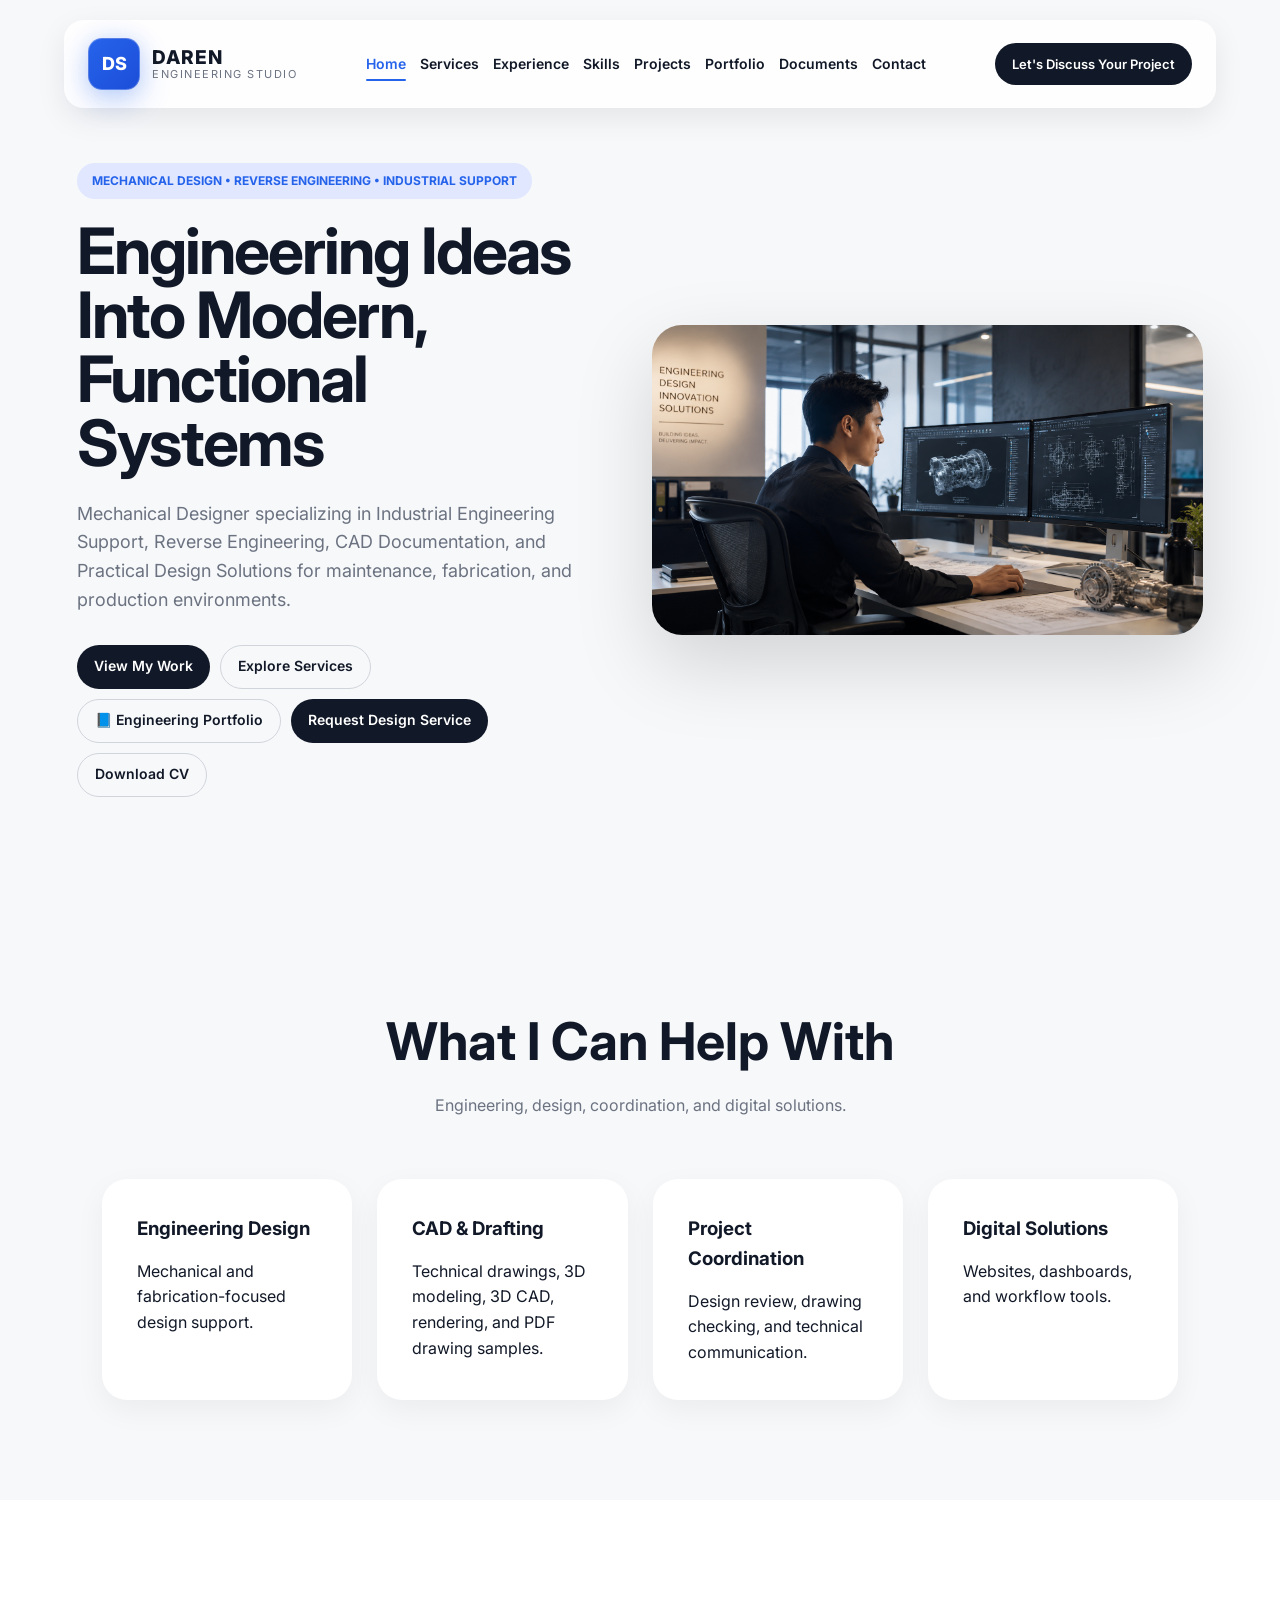
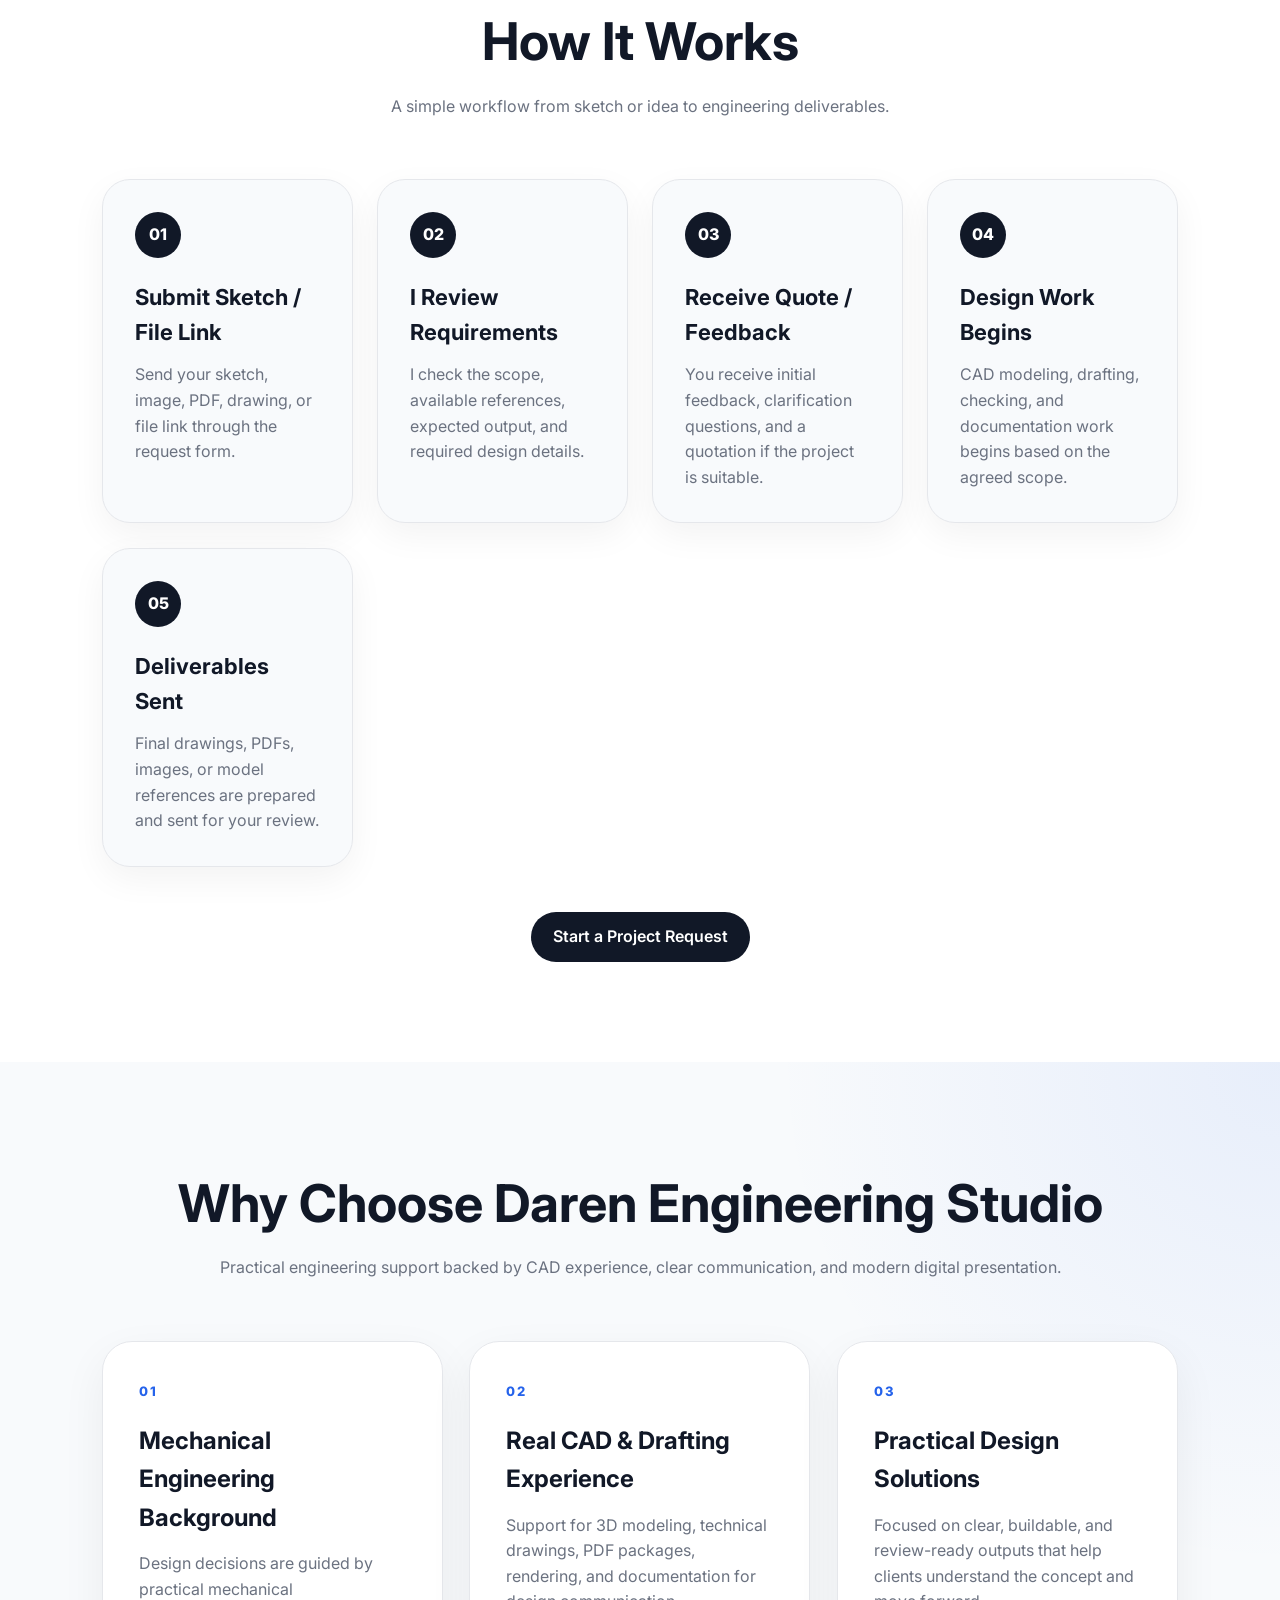
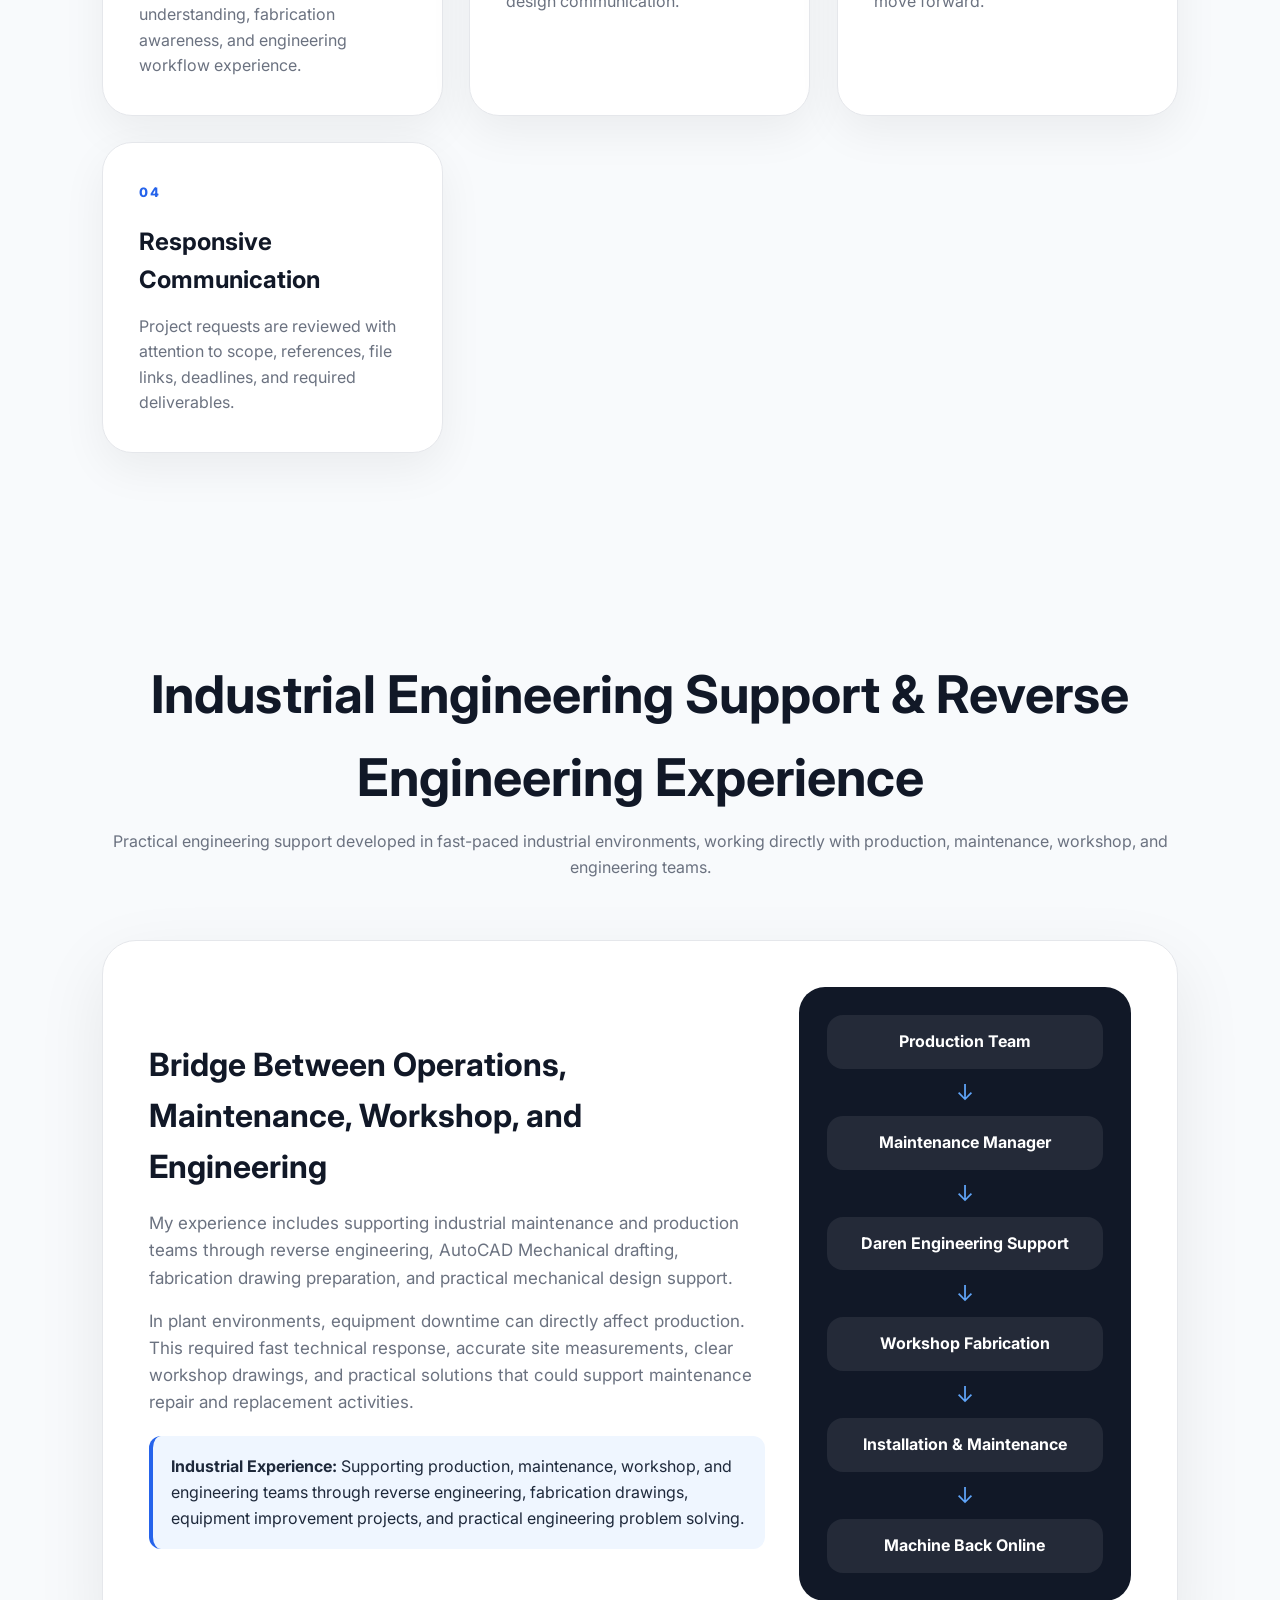
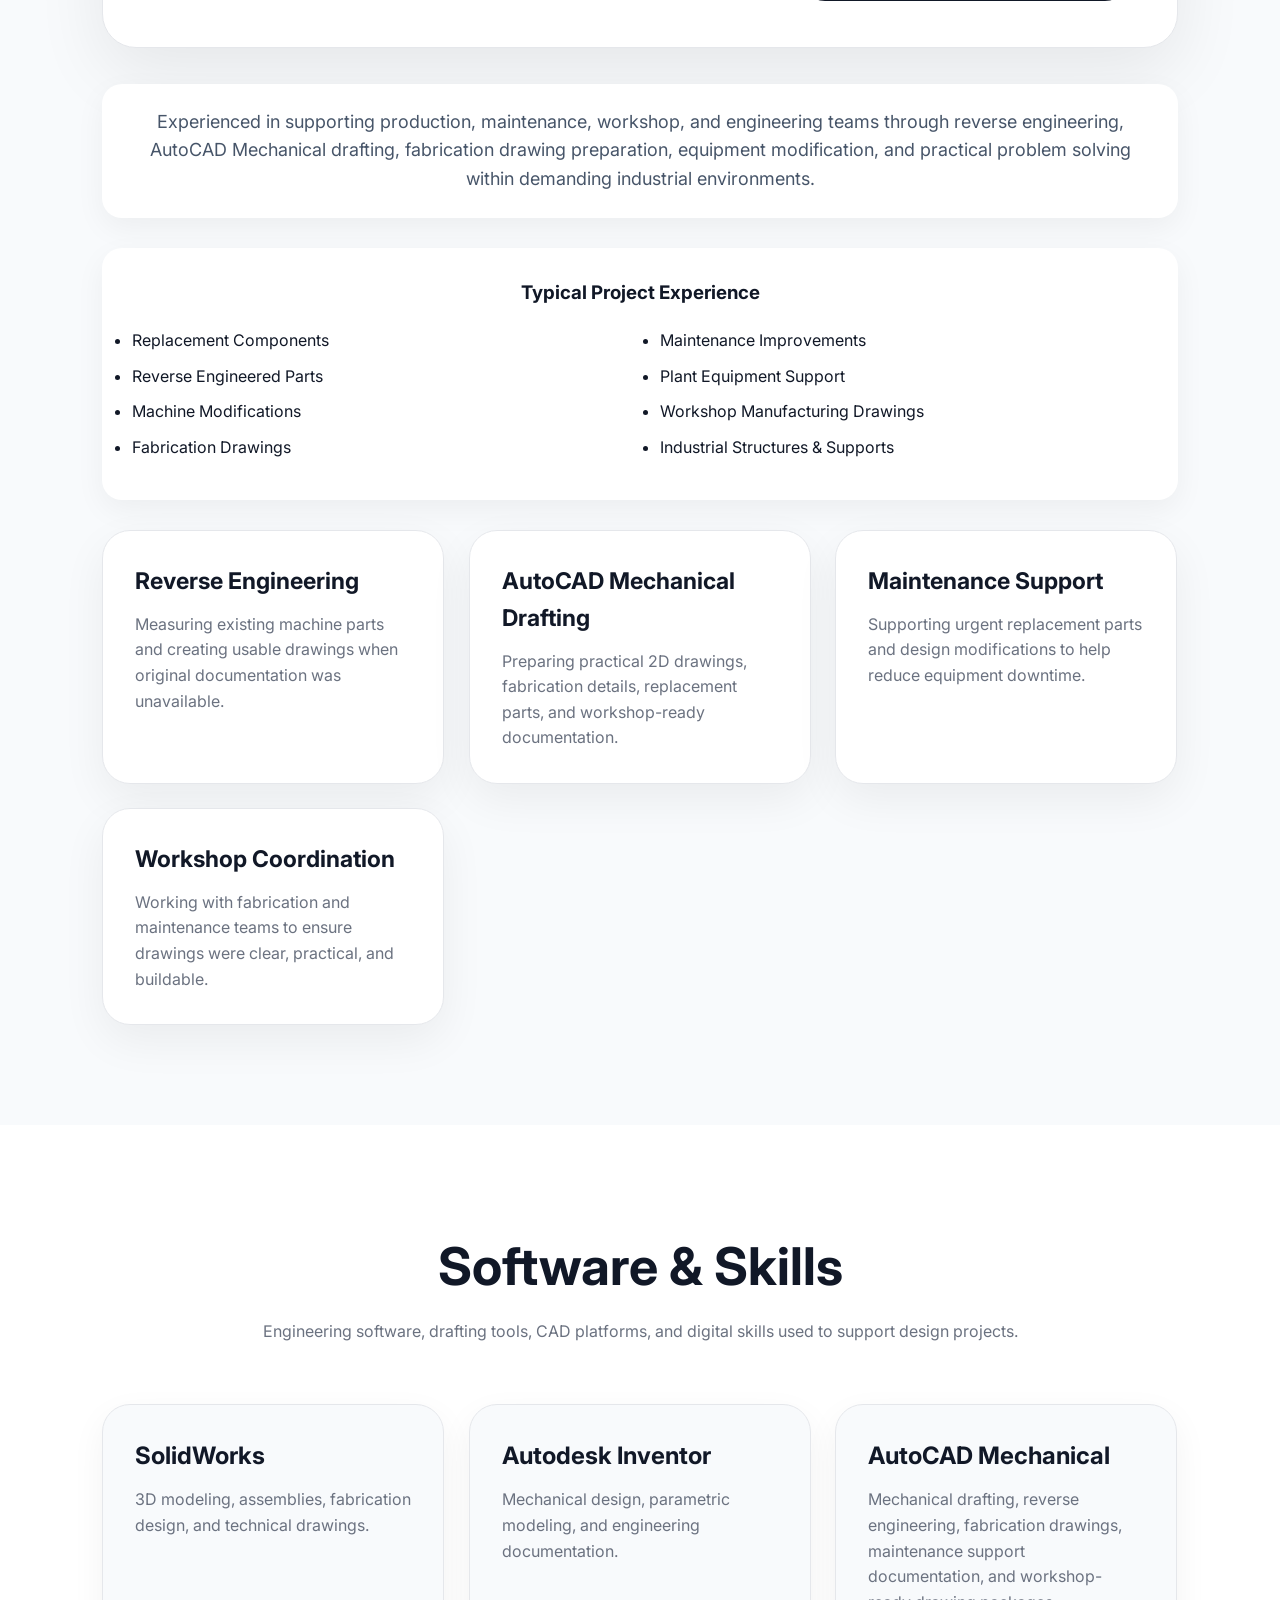
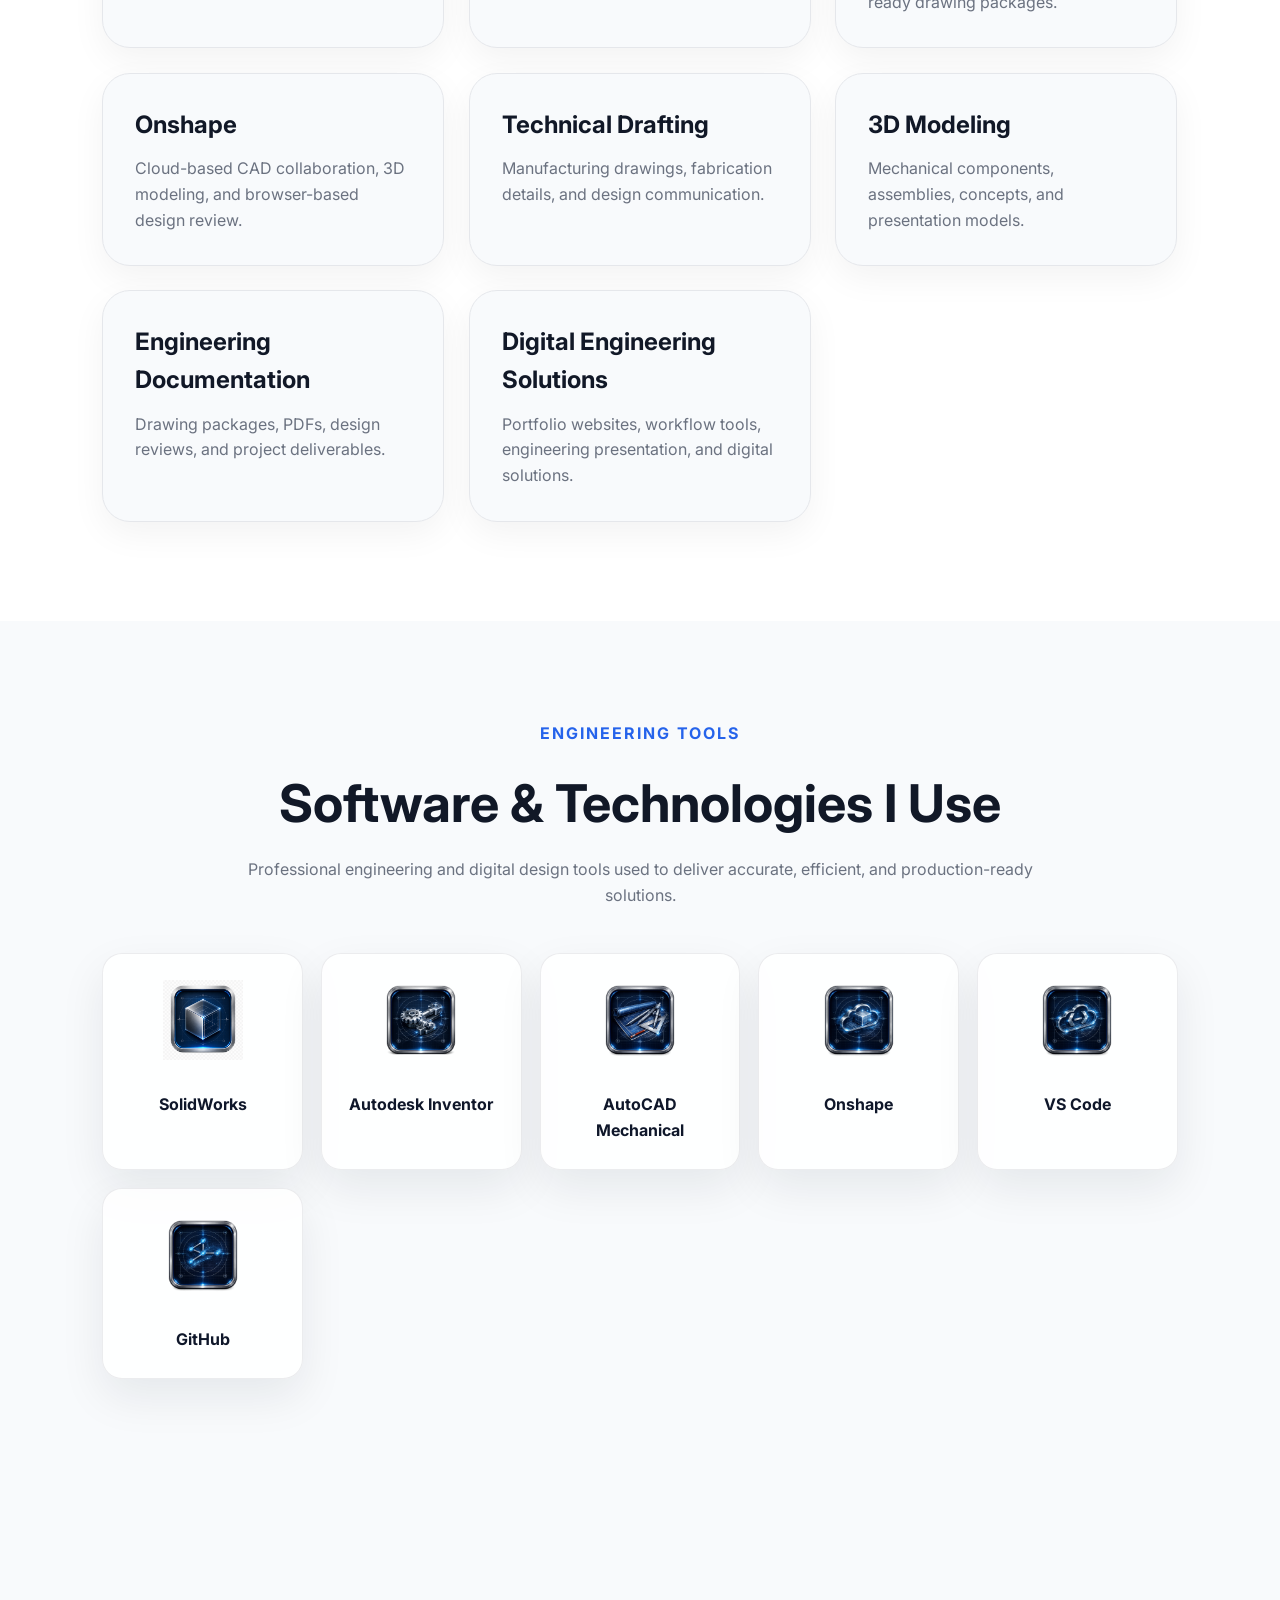
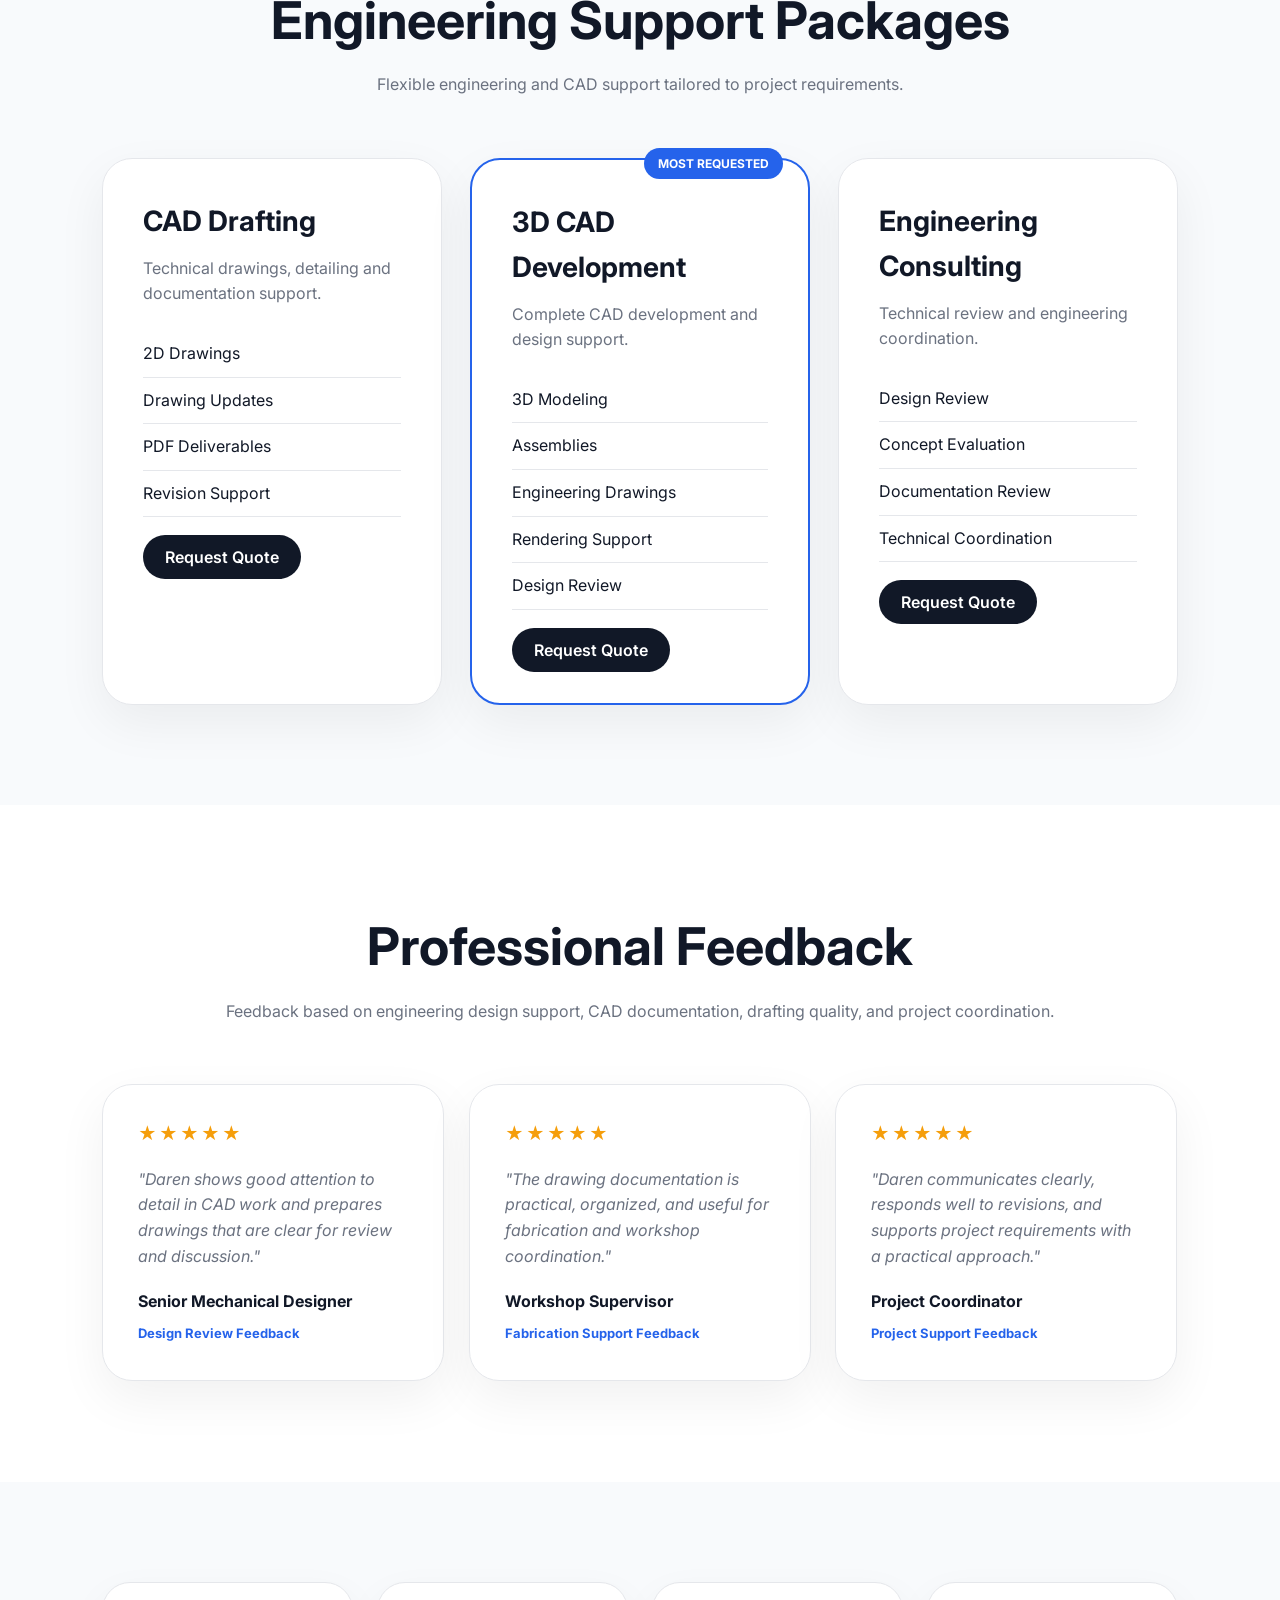
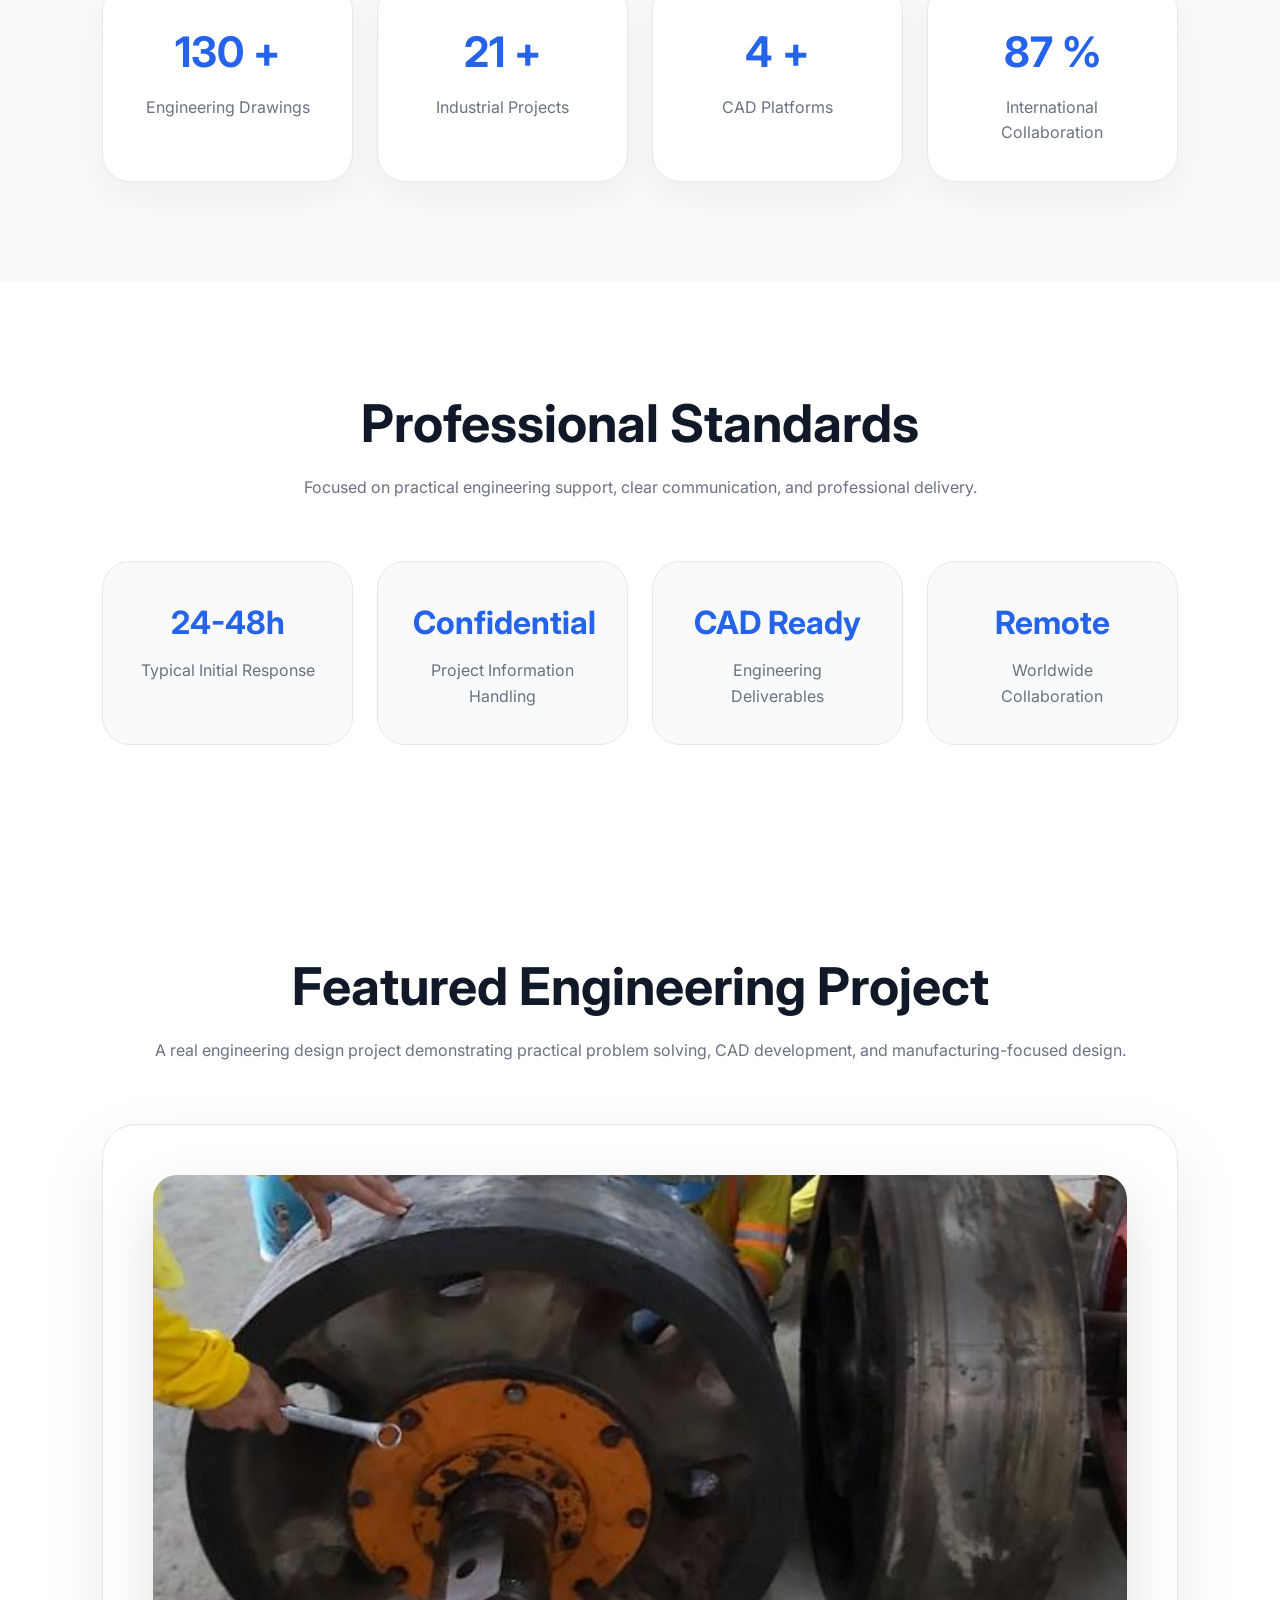
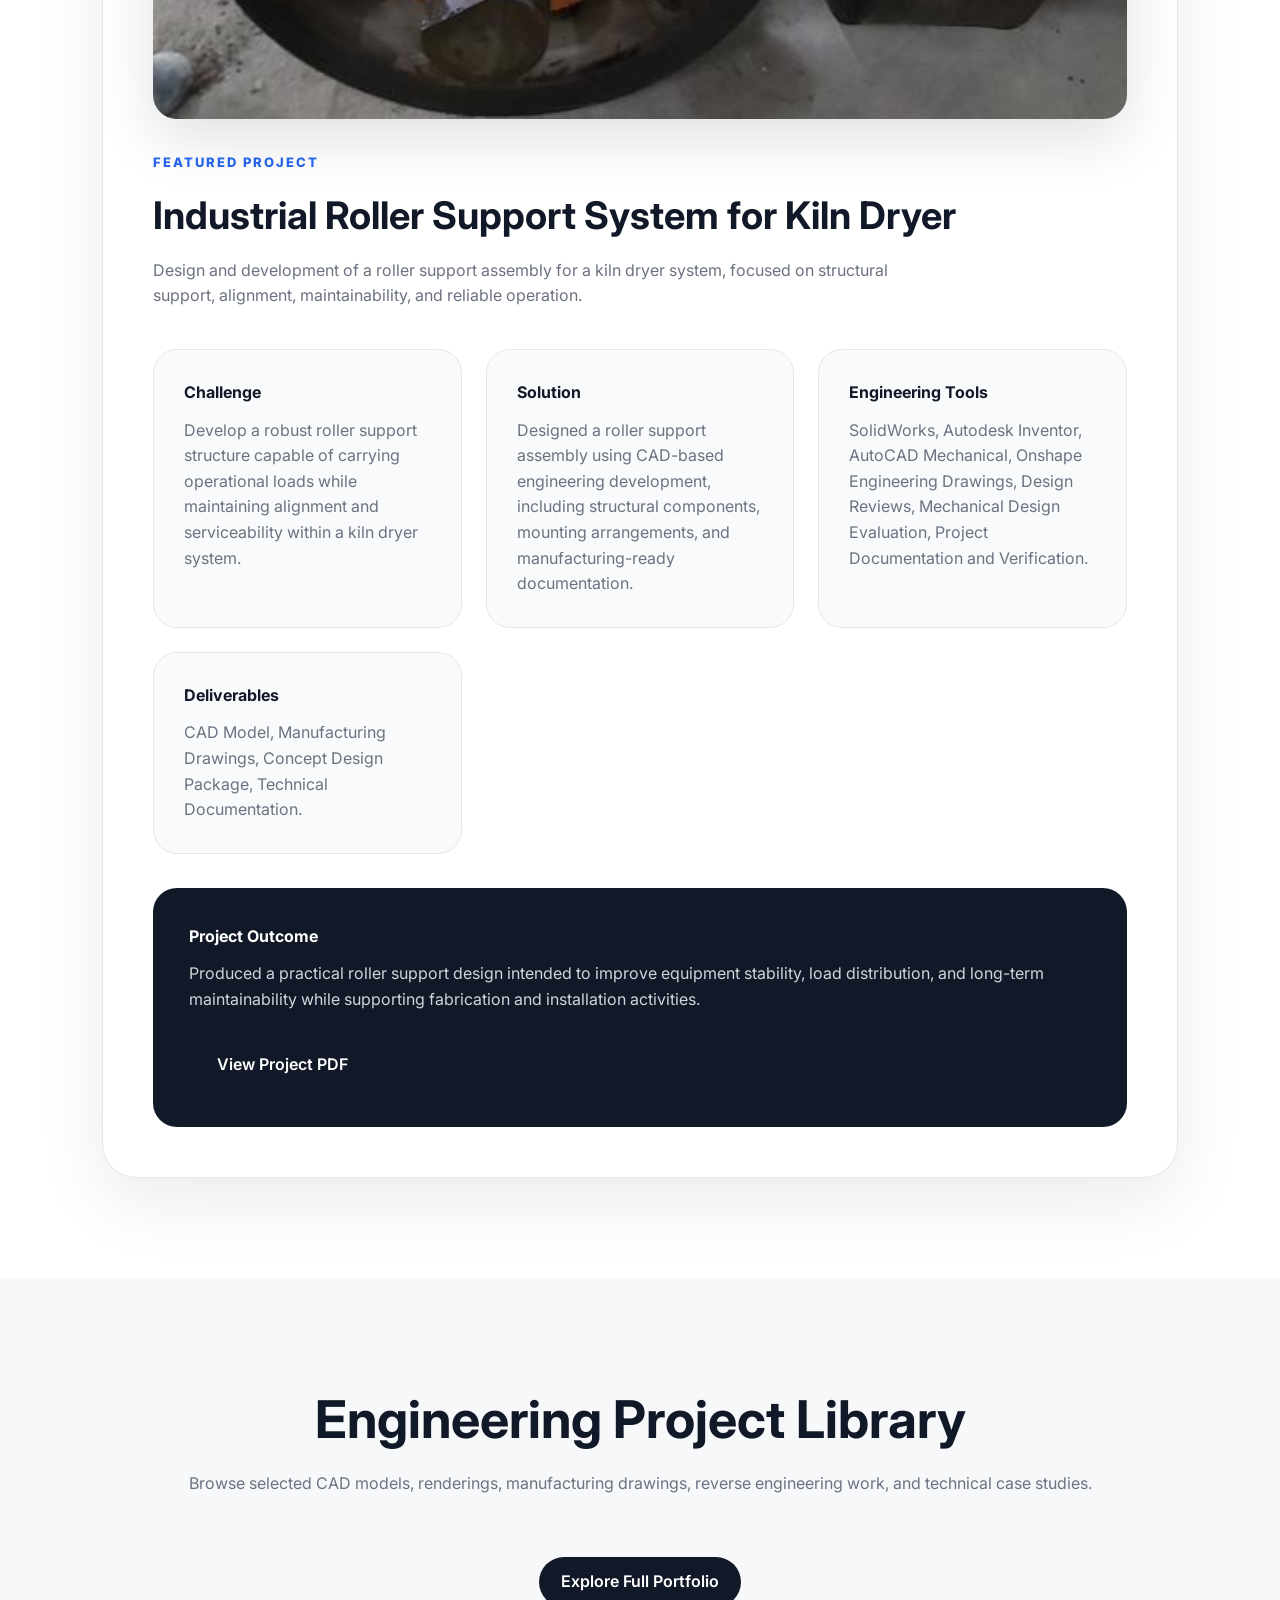
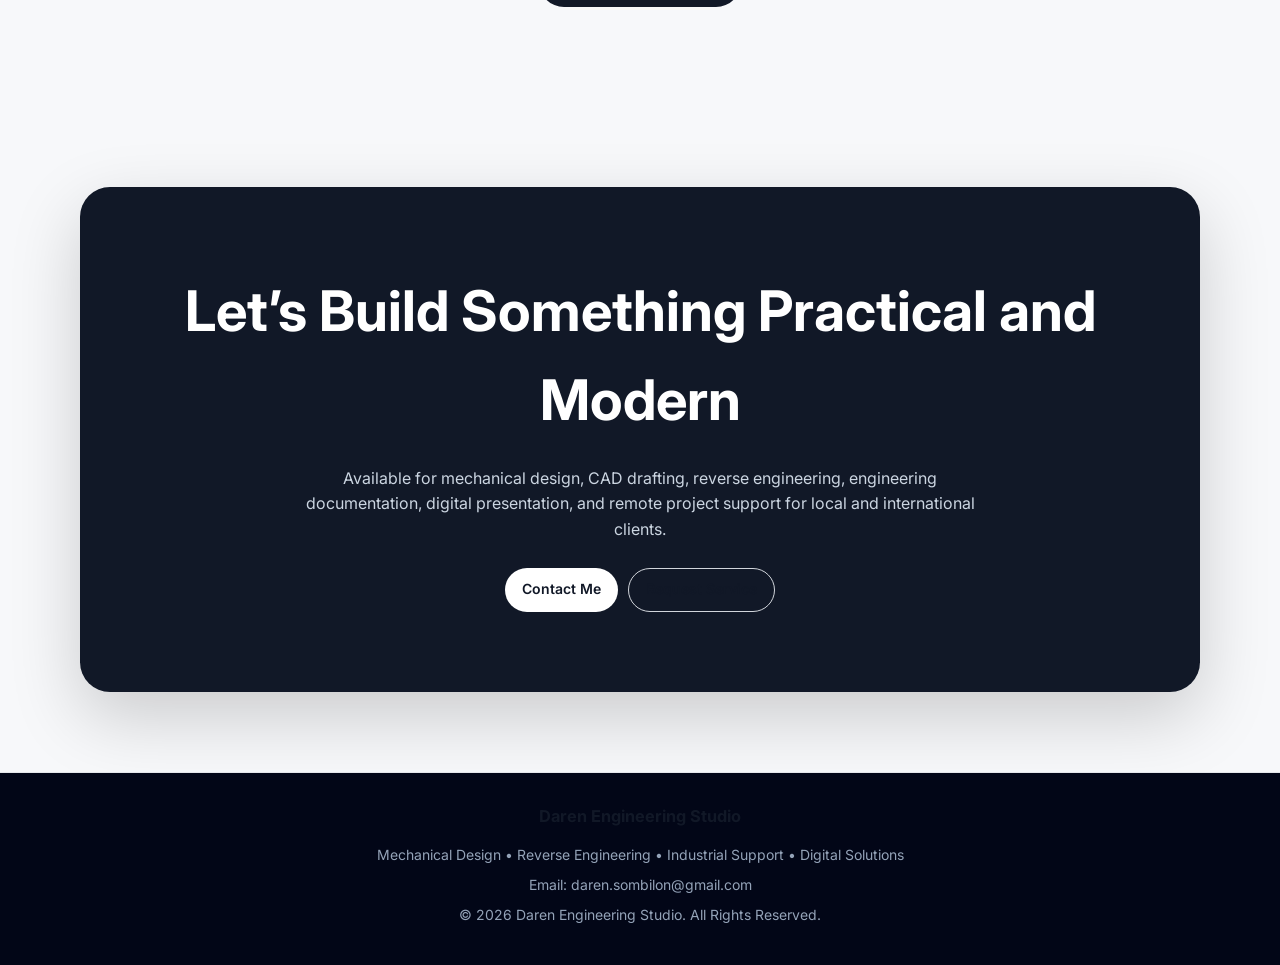
==== commit 27570883: "Add files via upload" ====
--- a/index.html
+++ b/index.html
@@ -1,851 +1,964 @@
 <!DOCTYPE html>
 <html lang="en">
-<head>
-    <meta charset="UTF-8">
-    <meta name="viewport" content="width=device-width, initial-scale=1.0">
-   <meta name="description"
-      content="Mechanical Engineering, CAD Drafting, 3D Modeling, Engineering Consulting, and Digital Engineering Solutions by Daren Sombilon.">
-
-<meta name="keywords"
-content="Mechanical Engineering, AutoCAD Mechanical, SolidWorks, Autodesk Inventor, Reverse Engineering, CAD Drafting, Fabrication Drawings, Industrial Engineering Support, 3D Modeling, Engineering Consultant">
-
-<meta name="author"
-      content="Daren Sombilon">
-    <title>
-Daren Engineering Studio | Mechanical Design, Reverse Engineering & Industrial Support
-</title>
-    <!-- Google Font -->
-<link rel="preconnect" href="https://fonts.googleapis.com">
-<link rel="preconnect" href="https://fonts.gstatic.com" crossorigin>
-
-<link href="https://fonts.googleapis.com/css2?family=Inter:wght@400;500;600;700;800&display=swap"
-      rel="stylesheet">
-
-<!-- Main CSS -->
-<link rel="stylesheet" href="css/style.css">
- <meta property="og:title"
-content="Daren Engineering Studio">
-
-<meta property="og:description"
-content="Mechanical Design, CAD Drafting, 3D Modeling, Engineering Consulting, and Digital Solutions.">
-
-<meta property="og:image"
-content="https://3dsdaren.github.io/daren-engineering-portfolio/assets/images/hero.jpg">
-
-<meta property="og:image:width" content="1200">
-<meta property="og:image:height" content="630">
-
-<meta property="og:type" content="website">
-
-<meta property="og:site_name"
-content="Daren Engineering Studio">
-
-<meta name="theme-color" content="#0f172a">
-
-<meta name="color-scheme" content="light">
-
-<link rel="icon" type="image/png" href="./assets/images/favicon.png">
-<link rel="apple-touch-icon" href="assets/images/favicon.png">
-
-<link rel="canonical"
-href="https://3dsdaren.github.io/daren-engineering-portfolio/">
-
-<meta property="og:url"
-content="https://3dsdaren.github.io/daren-engineering-portfolio/">
-
-<meta name="robots" content="index, follow">
-
-<meta name="format-detection" content="telephone=no">
-
-<meta name="google-site-verification"
-content="VIDwphcCjFtbL0nwmYIamOXiZj5CKT0TLyp5A0pxwe4" />
-
-<!-- Google Analytics -->
-<script async src="https://www.googletagmanager.com/gtag/js?id=G-SKDB3LPFT9"></script>
-
-<script>
-window.dataLayer = window.dataLayer || [];
+ <head>
+  <meta charset="utf-8"/>
+  <meta content="width=device-width, initial-scale=1.0" name="viewport"/>
+  <meta content="Mechanical Engineering, CAD Drafting, 3D Modeling, Engineering Consulting, and Digital Engineering Solutions by Daren Sombilon." name="description"/>
+  <meta content="Mechanical Engineering, AutoCAD Mechanical, SolidWorks, Autodesk Inventor, Reverse Engineering, CAD Drafting, Fabrication Drawings, Industrial Engineering Support, 3D Modeling, Engineering Consultant" name="keywords"/>
+  <meta content="Daren Sombilon" name="author"/>
+  <title>
+   Daren Engineering Studio | Mechanical Design, Reverse Engineering &amp; Industrial Support
+  </title>
+  <!-- Google Font -->
+  <link href="https://fonts.googleapis.com" rel="preconnect"/>
+  <link crossorigin="" href="https://fonts.gstatic.com" rel="preconnect"/>
+  <link href="https://fonts.googleapis.com/css2?family=Inter:wght@400;500;600;700;800&amp;display=swap" rel="stylesheet"/>
+  <!-- Main CSS -->
+  <link href="css/style.css" rel="stylesheet"/>
+  <meta content="Daren Engineering Studio" property="og:title"/>
+  <meta content="Mechanical Design, CAD Drafting, 3D Modeling, Engineering Consulting, and Digital Solutions." property="og:description"/>
+  <meta content="https://3dsdaren.github.io/daren-engineering-portfolio/assets/images/hero.jpg" property="og:image"/>
+  <meta content="1200" property="og:image:width"/>
+  <meta content="630" property="og:image:height"/>
+  <meta content="website" property="og:type"/>
+  <meta content="Daren Engineering Studio" property="og:site_name"/>
+  <meta content="#0f172a" name="theme-color"/>
+  <meta content="light" name="color-scheme"/>
+  <link href="./assets/images/favicon.png" rel="icon" type="image/png"/>
+  <link href="assets/images/favicon.png" rel="apple-touch-icon"/>
+  <link href="https://3dsdaren.github.io/daren-engineering-portfolio/" rel="canonical"/>
+  <meta content="https://3dsdaren.github.io/daren-engineering-portfolio/" property="og:url"/>
+  <meta content="index, follow" name="robots"/>
+  <meta content="telephone=no" name="format-detection"/>
+  <meta content="VIDwphcCjFtbL0nwmYIamOXiZj5CKT0TLyp5A0pxwe4" name="google-site-verification">
+   <!-- Google Analytics -->
+   <script async="" src="https://www.googletagmanager.com/gtag/js?id=G-SKDB3LPFT9">
+   </script>
+   <script>
+    window.dataLayer = window.dataLayer || [];
 function gtag(){dataLayer.push(arguments);}
 gtag('js', new Date());
 
 gtag('config', 'G-SKDB3LPFT9');
-</script>
-
-</head>
-
-<body>
-
-<div class="lightbox" id="lightbox">
-    <span class="lightbox-close" id="lightboxClose">&times;</span>
-    <img src="" alt="Portfolio Preview" id="lightboxImage">
-</div>
-
-<header class="navbar" id="navbar">
-    <div class="logo">
-    <div class="logo-mark">DS</div>
-
+   </script>
+  </meta>
+ </head>
+ <body>
+  <div aria-hidden="true" aria-label="Portfolio image preview" aria-modal="true" class="lightbox" id="lightbox" role="dialog">
+   <span aria-label="Close image preview" class="lightbox-close" id="lightboxClose" role="button" tabindex="0">
+    &times;
+   </span>
+   <img alt="Portfolio Preview" id="lightboxImage" src=""/>
+  </div>
+  <header class="navbar" id="navbar">
+   <div class="logo">
+    <div class="logo-mark">
+     DS
+    </div>
     <div class="logo-text">
-        <strong>DAREN</strong>
-        <small>Engineering Studio</small>
-    </div>
-</div>
-
+     <strong>
+      DAREN
+     </strong>
+     <small>
+      Engineering Studio
+     </small>
+    </div>
+   </div>
    <nav aria-label="Main Navigation">
-    <a href="index.html#home">Home</a>
-    <a href="index.html#services">Services</a>
-    <a href="index.html#industrial-experience">Experience</a>
-    <a href="index.html#skills">Skills</a>
-    <a href="index.html#case-study">Projects</a>
-    <a href="portfolio.html">Portfolio</a>
-    <a href="portfolio.html#documents">Documents</a>
-    <a href="index.html#contact">Contact</a>
-</nav>
-
-    <a href="#contact" class="btn-primary">Let's Discuss Your Project</a>
-</header>
-
-<section class="hero" id="home">
-    <div class="hero-content">
-        <span class="hero-tag">
-MECHANICAL DESIGN • REVERSE ENGINEERING • INDUSTRIAL SUPPORT
-</span>
-        <h1>Engineering Ideas Into Modern, Functional Systems</h1>
-
-        <p>
-            Mechanical Designer specializing in Industrial Engineering Support,
+    <a href="index.html#home">
+     Home
+    </a>
+    <a href="index.html#services">
+     Services
+    </a>
+    <a href="index.html#industrial-experience">
+     Experience
+    </a>
+    <a href="index.html#skills">
+     Skills
+    </a>
+    <a href="index.html#case-study">
+     Projects
+    </a>
+    <a href="portfolio.html">
+     Portfolio
+    </a>
+    <a href="portfolio.html#documents">
+     Documents
+    </a>
+    <a href="index.html#contact">
+     Contact
+    </a>
+   </nav>
+   <a class="btn-primary" href="#contact">
+    Let's Discuss Your Project
+   </a>
+  </header>
+  <section class="hero" id="home">
+   <div class="hero-content">
+    <span class="hero-tag">
+     MECHANICAL DESIGN &bull; REVERSE ENGINEERING &bull; INDUSTRIAL SUPPORT
+    </span>
+    <h1>
+     Engineering Ideas Into Modern, Functional Systems
+    </h1>
+    <p>
+     Mechanical Designer specializing in Industrial Engineering Support,
 Reverse Engineering, CAD Documentation, and Practical Design Solutions
 for maintenance, fabrication, and production environments.
-        </p>
-
-        <div class="hero-buttons">
-
-    <a href="portfolio.html" class="btn-primary">
-        View My Work
-    </a>
-
-    <a href="#services" class="btn-secondary">
-        Explore Services
-    </a>
-
-    <a href="portfolio.html#documents" class="btn-secondary">
-        📘 Engineering Portfolio
-    </a>
-
-    <a href="request.html" class="btn-primary" target="_blank">
-        Request Design Service
-    </a>
-
-    <a href="assets/files/cv/Daren-Sombilon-CV.pdf"
-   class="btn-secondary"
-   target="_blank"
-   rel="noopener noreferrer">
-    Download CV
-</a>
-
-</div>
-
-</div>
-    <div class="hero-image">
-    <img src="assets/images/hero.jpg"
-         alt="Mechanical CAD designer creating industrial engineering solutions using SolidWorks and AutoCAD">
-</div>
-</section>
-
-<section class="section" id="services">
-    <div class="section-title">
-        <h2>What I Can Help With</h2>
-        <p>Engineering, design, coordination, and digital solutions.</p>
-    </div>
-
-    <div class="services-grid">
-        <div class="card">
-            <h3>Engineering Design</h3>
-            <p>Mechanical and fabrication-focused design support.</p>
-        </div>
-
-        <a href="#cad-portfolio" class="card service-link">
-            <h3>CAD & Drafting</h3>
-            <p>Technical drawings, 3D modeling, 3D CAD, rendering, and PDF drawing samples.</p>
-        </a>
-
-        <div class="card">
-            <h3>Project Coordination</h3>
-            <p>Design review, drawing checking, and technical communication.</p>
-        </div>
-
-        <div class="card">
-            <h3>Digital Solutions</h3>
-            <p>Websites, dashboards, and workflow tools.</p>
-        </div>
-    </div>
-</section>
-
-<section class="section how-it-works-section" id="process">
-    <div class="section-title">
-        <h2>How It Works</h2>
-        <p>A simple workflow from sketch or idea to engineering deliverables.</p>
-    </div>
-
-    <div class="process-grid">
-        <div class="process-card">
-            <span>01</span>
-            <h3>Submit Sketch / File Link</h3>
-            <p>Send your sketch, image, PDF, drawing, or file link through the request form.</p>
-        </div>
-
-        <div class="process-card">
-            <span>02</span>
-            <h3>I Review Requirements</h3>
-            <p>I check the scope, available references, expected output, and required design details.</p>
-        </div>
-
-        <div class="process-card">
-            <span>03</span>
-            <h3>Receive Quote / Feedback</h3>
-            <p>You receive initial feedback, clarification questions, and a quotation if the project is suitable.</p>
-        </div>
-
-        <div class="process-card">
-            <span>04</span>
-            <h3>Design Work Begins</h3>
-            <p>CAD modeling, drafting, checking, and documentation work begins based on the agreed scope.</p>
-        </div>
-
-        <div class="process-card">
-            <span>05</span>
-            <h3>Deliverables Sent</h3>
-            <p>Final drawings, PDFs, images, or model references are prepared and sent for your review.</p>
-        </div>
-    </div>
-
-    <div class="process-cta">
-        <a href="request.html" class="btn-primary" target="_blank">
-            Start a Project Request
-        </a>
-    </div>
-</section>
-
-<section class="section why-choose-section" id="why-choose">
-    <div class="section-title">
-        <h2>Why Choose Daren Engineering Studio</h2>
-        <p>Practical engineering support backed by CAD experience, clear communication, and modern digital presentation.</p>
-    </div>
-
-    <div class="why-grid">
-        <div class="why-card">
-            <span>01</span>
-            <h3>Mechanical Engineering Background</h3>
-            <p>Design decisions are guided by practical mechanical understanding, fabrication awareness, and engineering workflow experience.</p>
-        </div>
-
-        <div class="why-card">
-            <span>02</span>
-            <h3>Real CAD & Drafting Experience</h3>
-            <p>Support for 3D modeling, technical drawings, PDF packages, rendering, and documentation for design communication.</p>
-        </div>
-
-        <div class="why-card">
-            <span>03</span>
-            <h3>Practical Design Solutions</h3>
-            <p>Focused on clear, buildable, and review-ready outputs that help clients understand the concept and move forward.</p>
-        </div>
-
-        <div class="why-card">
-            <span>04</span>
-            <h3>Responsive Communication</h3>
-            <p>Project requests are reviewed with attention to scope, references, file links, deadlines, and required deliverables.</p>
-        </div>
-    </div>
-</section>
-
-<section class="section industrial-section" id="industrial-experience">
-
-    <div class="section-title">
-        <h2>Industrial Engineering Support & Reverse Engineering Experience</h2>
-
-        <p>
-            Practical engineering support developed in fast-paced industrial environments,
+    </p>
+    <div class="hero-buttons">
+     <a class="btn-primary" href="portfolio.html">
+      View My Work
+     </a>
+     <a class="btn-secondary" href="#services">
+      Explore Services
+     </a>
+     <a class="btn-secondary" href="portfolio.html#documents">
+      📘 Engineering Portfolio
+     </a>
+     <a class="btn-primary" href="request.html" rel="noopener noreferrer" target="_blank">
+      Request Design Service
+     </a>
+     <a class="btn-secondary" href="assets/files/resume/Daren-Sombilon-Resume.pdf" rel="  e f n noopener noreferrer o p r" target="_blank">
+      Download CV
+     </a>
+    </div>
+   </div>
+   <div class="hero-image">
+    <img alt="Mechanical CAD designer creating industrial engineering solutions using SolidWorks and AutoCAD" fetchpriority="high" loading="eager" src="assets/images/hero.jpg"/>
+   </div>
+  </section>
+  <section class="section" id="services">
+   <div class="section-title">
+    <h2>
+     What I Can Help With
+    </h2>
+    <p>
+     Engineering, design, coordination, and digital solutions.
+    </p>
+   </div>
+   <div class="services-grid">
+    <div class="card">
+     <h3>
+      Engineering Design
+     </h3>
+     <p>
+      Mechanical and fabrication-focused design support.
+     </p>
+    </div>
+    <a class="card service-link" href="#cad-portfolio">
+     <h3>
+      CAD &amp; Drafting
+     </h3>
+     <p>
+      Technical drawings, 3D modeling, 3D CAD, rendering, and PDF drawing samples.
+     </p>
+    </a>
+    <div class="card">
+     <h3>
+      Project Coordination
+     </h3>
+     <p>
+      Design review, drawing checking, and technical communication.
+     </p>
+    </div>
+    <div class="card">
+     <h3>
+      Digital Solutions
+     </h3>
+     <p>
+      Websites, dashboards, and workflow tools.
+     </p>
+    </div>
+   </div>
+  </section>
+  <section class="section how-it-works-section" id="process">
+   <div class="section-title">
+    <h2>
+     How It Works
+    </h2>
+    <p>
+     A simple workflow from sketch or idea to engineering deliverables.
+    </p>
+   </div>
+   <div class="process-grid">
+    <div class="process-card">
+     <span>
+      01
+     </span>
+     <h3>
+      Submit Sketch / File Link
+     </h3>
+     <p>
+      Send your sketch, image, PDF, drawing, or file link through the request form.
+     </p>
+    </div>
+    <div class="process-card">
+     <span>
+      02
+     </span>
+     <h3>
+      I Review Requirements
+     </h3>
+     <p>
+      I check the scope, available references, expected output, and required design details.
+     </p>
+    </div>
+    <div class="process-card">
+     <span>
+      03
+     </span>
+     <h3>
+      Receive Quote / Feedback
+     </h3>
+     <p>
+      You receive initial feedback, clarification questions, and a quotation if the project is suitable.
+     </p>
+    </div>
+    <div class="process-card">
+     <span>
+      04
+     </span>
+     <h3>
+      Design Work Begins
+     </h3>
+     <p>
+      CAD modeling, drafting, checking, and documentation work begins based on the agreed scope.
+     </p>
+    </div>
+    <div class="process-card">
+     <span>
+      05
+     </span>
+     <h3>
+      Deliverables Sent
+     </h3>
+     <p>
+      Final drawings, PDFs, images, or model references are prepared and sent for your review.
+     </p>
+    </div>
+   </div>
+   <div class="process-cta">
+    <a class="btn-primary" href="request.html" rel="noopener noreferrer" target="_blank">
+     Start a Project Request
+    </a>
+   </div>
+  </section>
+  <section class="section why-choose-section" id="why-choose">
+   <div class="section-title">
+    <h2>
+     Why Choose Daren Engineering Studio
+    </h2>
+    <p>
+     Practical engineering support backed by CAD experience, clear communication, and modern digital presentation.
+    </p>
+   </div>
+   <div class="why-grid">
+    <div class="why-card">
+     <span>
+      01
+     </span>
+     <h3>
+      Mechanical Engineering Background
+     </h3>
+     <p>
+      Design decisions are guided by practical mechanical understanding, fabrication awareness, and engineering workflow experience.
+     </p>
+    </div>
+    <div class="why-card">
+     <span>
+      02
+     </span>
+     <h3>
+      Real CAD &amp; Drafting Experience
+     </h3>
+     <p>
+      Support for 3D modeling, technical drawings, PDF packages, rendering, and documentation for design communication.
+     </p>
+    </div>
+    <div class="why-card">
+     <span>
+      03
+     </span>
+     <h3>
+      Practical Design Solutions
+     </h3>
+     <p>
+      Focused on clear, buildable, and review-ready outputs that help clients understand the concept and move forward.
+     </p>
+    </div>
+    <div class="why-card">
+     <span>
+      04
+     </span>
+     <h3>
+      Responsive Communication
+     </h3>
+     <p>
+      Project requests are reviewed with attention to scope, references, file links, deadlines, and required deliverables.
+     </p>
+    </div>
+   </div>
+  </section>
+  <section class="section industrial-section" id="industrial-experience">
+   <div class="section-title">
+    <h2>
+     Industrial Engineering Support &amp; Reverse Engineering Experience
+    </h2>
+    <p>
+     Practical engineering support developed in fast-paced industrial environments,
             working directly with production, maintenance, workshop, and engineering teams.
-        </p>
-    </div>
-
-    <div class="industrial-card">
-
-        <div class="industrial-intro">
-
-            <h3>Bridge Between Operations, Maintenance, Workshop, and Engineering</h3>
-
-            <p>
-                My experience includes supporting industrial maintenance and production teams
+    </p>
+   </div>
+   <div class="industrial-card">
+    <div class="industrial-intro">
+     <h3>
+      Bridge Between Operations, Maintenance, Workshop, and Engineering
+     </h3>
+     <p>
+      My experience includes supporting industrial maintenance and production teams
                 through reverse engineering, AutoCAD Mechanical drafting, fabrication drawing
                 preparation, and practical mechanical design support.
-            </p>
-
-            <p>
-                In plant environments, equipment downtime can directly affect production.
+     </p>
+     <p>
+      In plant environments, equipment downtime can directly affect production.
                 This required fast technical response, accurate site measurements, clear
                 workshop drawings, and practical solutions that could support maintenance
                 repair and replacement activities.
-            </p>
-
-            <div class="industrial-highlight">
-                <strong>Industrial Experience:</strong>
-                Supporting production, maintenance, workshop,
+     </p>
+     <div class="industrial-highlight">
+      <strong>
+       Industrial Experience:
+      </strong>
+      Supporting production, maintenance, workshop,
                 and engineering teams through reverse engineering,
                 fabrication drawings, equipment improvement projects,
                 and practical engineering problem solving.
-            </div>
-
-        </div>
-
-        <div class="industrial-flow">
-
-            <div>Production Team</div>
-            <span>↓</span>
-
-            <div>Maintenance Manager</div>
-            <span>↓</span>
-
-            <div>Daren Engineering Support</div>
-            <span>↓</span>
-
-            <div>Workshop Fabrication</div>
-            <span>↓</span>
-
-            <div>Installation & Maintenance</div>
-            <span>↓</span>
-
-            <div>Machine Back Online</div>
-
-        </div>
-
-    </div>
-
-    <div class="industrial-summary">
-
-        <p>
-            Experienced in supporting production, maintenance,
+     </div>
+    </div>
+    <div class="industrial-flow">
+     <div>
+      Production Team
+     </div>
+     <span>
+      &darr;
+     </span>
+     <div>
+      Maintenance Manager
+     </div>
+     <span>
+      &darr;
+     </span>
+     <div>
+      Daren Engineering Support
+     </div>
+     <span>
+      &darr;
+     </span>
+     <div>
+      Workshop Fabrication
+     </div>
+     <span>
+      &darr;
+     </span>
+     <div>
+      Installation &amp; Maintenance
+     </div>
+     <span>
+      &darr;
+     </span>
+     <div>
+      Machine Back Online
+     </div>
+    </div>
+   </div>
+   <div class="industrial-summary">
+    <p>
+     Experienced in supporting production, maintenance,
             workshop, and engineering teams through reverse engineering,
             AutoCAD Mechanical drafting, fabrication drawing preparation,
             equipment modification, and practical problem solving within
             demanding industrial environments.
-        </p>
-
-    </div>
-
-    <div class="industrial-project-types">
-
-        <h3>Typical Project Experience</h3>
-
-        <ul>
-            <li>Replacement Components</li>
-            <li>Reverse Engineered Parts</li>
-            <li>Machine Modifications</li>
-            <li>Fabrication Drawings</li>
-            <li>Maintenance Improvements</li>
-            <li>Plant Equipment Support</li>
-            <li>Workshop Manufacturing Drawings</li>
-            <li>Industrial Structures & Supports</li>
-        </ul>
-
-    </div>
-
-    <div class="industrial-grid">
-
-        <div class="industrial-item">
-            <h3>Reverse Engineering</h3>
-
-            <p>
-                Measuring existing machine parts and creating usable
+    </p>
+   </div>
+   <div class="industrial-project-types">
+    <h3>
+     Typical Project Experience
+    </h3>
+    <ul>
+     <li>
+      Replacement Components
+     </li>
+     <li>
+      Reverse Engineered Parts
+     </li>
+     <li>
+      Machine Modifications
+     </li>
+     <li>
+      Fabrication Drawings
+     </li>
+     <li>
+      Maintenance Improvements
+     </li>
+     <li>
+      Plant Equipment Support
+     </li>
+     <li>
+      Workshop Manufacturing Drawings
+     </li>
+     <li>
+      Industrial Structures &amp; Supports
+     </li>
+    </ul>
+   </div>
+   <div class="industrial-grid">
+    <div class="industrial-item">
+     <h3>
+      Reverse Engineering
+     </h3>
+     <p>
+      Measuring existing machine parts and creating usable
                 drawings when original documentation was unavailable.
-            </p>
-        </div>
-
-        <div class="industrial-item">
-            <h3>AutoCAD Mechanical Drafting</h3>
-
-            <p>
-                Preparing practical 2D drawings, fabrication details,
+     </p>
+    </div>
+    <div class="industrial-item">
+     <h3>
+      AutoCAD Mechanical Drafting
+     </h3>
+     <p>
+      Preparing practical 2D drawings, fabrication details,
                 replacement parts, and workshop-ready documentation.
-            </p>
-        </div>
-
-        <div class="industrial-item">
-            <h3>Maintenance Support</h3>
-
-            <p>
-                Supporting urgent replacement parts and design modifications
+     </p>
+    </div>
+    <div class="industrial-item">
+     <h3>
+      Maintenance Support
+     </h3>
+     <p>
+      Supporting urgent replacement parts and design modifications
                 to help reduce equipment downtime.
-            </p>
-        </div>
-
-        <div class="industrial-item">
-            <h3>Workshop Coordination</h3>
-
-            <p>
-                Working with fabrication and maintenance teams to ensure
+     </p>
+    </div>
+    <div class="industrial-item">
+     <h3>
+      Workshop Coordination
+     </h3>
+     <p>
+      Working with fabrication and maintenance teams to ensure
                 drawings were clear, practical, and buildable.
-            </p>
-        </div>
-
-    </div>
-
-</section>
-
-<section class="section skills-section" id="skills">
-    <div class="section-title">
-        <h2>Software & Skills</h2>
-
-
-    <p>
-        Engineering software, drafting tools, CAD platforms,
+     </p>
+    </div>
+   </div>
+  </section>
+  <section class="section skills-section" id="skills">
+   <div class="section-title">
+    <h2>
+     Software &amp; Skills
+    </h2>
+    <p>
+     Engineering software, drafting tools, CAD platforms,
         and digital skills used to support design projects.
     </p>
-</div>
-
-<div class="skills-grid">
-
+   </div>
+   <div class="skills-grid">
     <div class="skill-card">
-        <h3>SolidWorks</h3>
-        <p>3D modeling, assemblies, fabrication design, and technical drawings.</p>
-    </div>
-
+     <h3>
+      SolidWorks
+     </h3>
+     <p>
+      3D modeling, assemblies, fabrication design, and technical drawings.
+     </p>
+    </div>
     <div class="skill-card">
-        <h3>Autodesk Inventor</h3>
-        <p>Mechanical design, parametric modeling, and engineering documentation.</p>
-    </div>
-
+     <h3>
+      Autodesk Inventor
+     </h3>
+     <p>
+      Mechanical design, parametric modeling, and engineering documentation.
+     </p>
+    </div>
     <div class="skill-card">
-    <h3>AutoCAD Mechanical</h3>
-    <p>
-        Mechanical drafting, reverse engineering,
+     <h3>
+      AutoCAD Mechanical
+     </h3>
+     <p>
+      Mechanical drafting, reverse engineering,
         fabrication drawings, maintenance support documentation,
         and workshop-ready drawing packages.
-    </p>
-</div>
-
+     </p>
+    </div>
     <div class="skill-card">
-        <h3>Onshape</h3>
-        <p>Cloud-based CAD collaboration, 3D modeling, and browser-based design review.</p>
-    </div>
-
+     <h3>
+      Onshape
+     </h3>
+     <p>
+      Cloud-based CAD collaboration, 3D modeling, and browser-based design review.
+     </p>
+    </div>
     <div class="skill-card">
-        <h3>Technical Drafting</h3>
-        <p>Manufacturing drawings, fabrication details, and design communication.</p>
-    </div>
-
+     <h3>
+      Technical Drafting
+     </h3>
+     <p>
+      Manufacturing drawings, fabrication details, and design communication.
+     </p>
+    </div>
     <div class="skill-card">
-        <h3>3D Modeling</h3>
-        <p>Mechanical components, assemblies, concepts, and presentation models.</p>
-    </div>
-
+     <h3>
+      3D Modeling
+     </h3>
+     <p>
+      Mechanical components, assemblies, concepts, and presentation models.
+     </p>
+    </div>
     <div class="skill-card">
-        <h3>Engineering Documentation</h3>
-        <p>Drawing packages, PDFs, design reviews, and project deliverables.</p>
-    </div>
-
+     <h3>
+      Engineering Documentation
+     </h3>
+     <p>
+      Drawing packages, PDFs, design reviews, and project deliverables.
+     </p>
+    </div>
     <div class="skill-card">
-        <h3>Digital Engineering Solutions</h3>
-<p>Portfolio websites, workflow tools, engineering presentation, and digital solutions.</p>
-    </div>
-
-</div>
-</section>
-
-<section class="tools-section" id="tools">
-    <div class="section-header">
-        <span class="section-tag">ENGINEERING TOOLS</span>
-        <h2>Software & Technologies I Use</h2>
-        <p>
-            Professional engineering and digital design tools used to deliver accurate,
+     <h3>
+      Digital Engineering Solutions
+     </h3>
+     <p>
+      Portfolio websites, workflow tools, engineering presentation, and digital solutions.
+     </p>
+    </div>
+   </div>
+  </section>
+  <section class="tools-section" id="tools">
+   <div class="section-header">
+    <span class="section-tag">
+     ENGINEERING TOOLS
+    </span>
+    <h2>
+     Software &amp; Technologies I Use
+    </h2>
+    <p>
+     Professional engineering and digital design tools used to deliver accurate,
             efficient, and production-ready solutions.
-        </p>
-    </div>
-
-    <div class="tools-grid">
-
+    </p>
+   </div>
+   <div class="tools-grid">
     <div class="tool-card">
-        <img src="assets/images/tools/solidworks.png" alt="CAD Modeling">
-        <span>SolidWorks</span>
-    </div>
-
+     <img alt="SolidWorks logo" loading="lazy" src="assets/images/tools/solidworks.png"/>
+     <span>
+      SolidWorks
+     </span>
+    </div>
     <div class="tool-card">
-        <img src="assets/images/tools/inventor.png" alt="Mechanical Assembly Design">
-        <span>Autodesk Inventor</span>
-    </div>
-
+     <img alt="Autodesk Inventor logo" loading="lazy" src="assets/images/tools/inventor.png"/>
+     <span>
+      Autodesk Inventor
+     </span>
+    </div>
     <div class="tool-card">
-        <img src="assets/images/tools/autocad.png" alt="Technical Drafting">
-        <span>AutoCAD Mechanical</span>
-    </div>
-
+     <img alt="AutoCAD Mechanical logo" loading="lazy" src="assets/images/tools/autocad.png"/>
+     <span>
+      AutoCAD Mechanical
+     </span>
+    </div>
     <div class="tool-card">
-        <img src="assets/images/tools/onshape.png" alt="Cloud CAD Modeling">
-        <span>Onshape</span>
-    </div>
-
+     <img alt="Onshape logo" loading="lazy" src="assets/images/tools/onshape.png"/>
+     <span>
+      Onshape
+     </span>
+    </div>
     <div class="tool-card">
-        <img src="assets/images/tools/vscode.png" alt="Code Development">
-        <span>VS Code</span>
-    </div>
-
+     <img alt="VS Code logo" loading="lazy" src="assets/images/tools/vscode.png"/>
+     <span>
+      VS Code
+     </span>
+    </div>
     <div class="tool-card">
-        <img src="assets/images/tools/github.png" alt="Version Control">
-        <span>GitHub</span>
-    </div>
-
-</div>
-
-</section>
-
-
-<section class="section pricing-section" id="services-packages">
-
-    <div class="section-title">
-        <h2>Engineering Support Packages</h2>
-        <p>
-            Flexible engineering and CAD support tailored to project requirements.
-        </p>
-    </div>
-
-    <div class="pricing-grid">
-
-        <div class="pricing-card">
-
-            <h3>CAD Drafting</h3>
-
-            <p class="pricing-desc">
-                Technical drawings, detailing and documentation support.
-            </p>
-
-            <ul>
-                <li>2D Drawings</li>
-                <li>Drawing Updates</li>
-                <li>PDF Deliverables</li>
-                <li>Revision Support</li>
-            </ul>
-
-            <a href="request.html" class="btn-primary">
-                Request Quote
-            </a>
-
-        </div>
-
-        <div class="pricing-card featured">
-
-            <span class="popular-badge">
-                MOST REQUESTED
-            </span>
-
-            <h3>3D CAD Development</h3>
-
-            <p class="pricing-desc">
-                Complete CAD development and design support.
-            </p>
-
-            <ul>
-                <li>3D Modeling</li>
-                <li>Assemblies</li>
-                <li>Engineering Drawings</li>
-                <li>Rendering Support</li>
-                <li>Design Review</li>
-            </ul>
-
-            <a href="request.html" class="btn-primary">
-                Request Quote
-            </a>
-
-        </div>
-
-        <div class="pricing-card">
-
-            <h3>Engineering Consulting</h3>
-
-            <p class="pricing-desc">
-                Technical review and engineering coordination.
-            </p>
-
-            <ul>
-                <li>Design Review</li>
-                <li>Concept Evaluation</li>
-                <li>Documentation Review</li>
-                <li>Technical Coordination</li>
-            </ul>
-
-            <a href="request.html" class="btn-primary">
-                Request Quote
-            </a>
-
-        </div>
-
-    </div>
-
-</section>
-
-<section class="section testimonials-section" id="testimonials">
-
-    <div class="section-title">
-        <h2>Professional Feedback</h2>
-        <p>
-            Feedback based on engineering design support, CAD documentation,
+     <img alt="GitHub logo" loading="lazy" src="assets/images/tools/github.png"/>
+     <span>
+      GitHub
+     </span>
+    </div>
+   </div>
+  </section>
+  <section class="section pricing-section" id="services-packages">
+   <div class="section-title">
+    <h2>
+     Engineering Support Packages
+    </h2>
+    <p>
+     Flexible engineering and CAD support tailored to project requirements.
+    </p>
+   </div>
+   <div class="pricing-grid">
+    <div class="pricing-card">
+     <h3>
+      CAD Drafting
+     </h3>
+     <p class="pricing-desc">
+      Technical drawings, detailing and documentation support.
+     </p>
+     <ul>
+      <li>
+       2D Drawings
+      </li>
+      <li>
+       Drawing Updates
+      </li>
+      <li>
+       PDF Deliverables
+      </li>
+      <li>
+       Revision Support
+      </li>
+     </ul>
+     <a class="btn-primary" href="request.html">
+      Request Quote
+     </a>
+    </div>
+    <div class="pricing-card featured">
+     <span class="popular-badge">
+      MOST REQUESTED
+     </span>
+     <h3>
+      3D CAD Development
+     </h3>
+     <p class="pricing-desc">
+      Complete CAD development and design support.
+     </p>
+     <ul>
+      <li>
+       3D Modeling
+      </li>
+      <li>
+       Assemblies
+      </li>
+      <li>
+       Engineering Drawings
+      </li>
+      <li>
+       Rendering Support
+      </li>
+      <li>
+       Design Review
+      </li>
+     </ul>
+     <a class="btn-primary" href="request.html">
+      Request Quote
+     </a>
+    </div>
+    <div class="pricing-card">
+     <h3>
+      Engineering Consulting
+     </h3>
+     <p class="pricing-desc">
+      Technical review and engineering coordination.
+     </p>
+     <ul>
+      <li>
+       Design Review
+      </li>
+      <li>
+       Concept Evaluation
+      </li>
+      <li>
+       Documentation Review
+      </li>
+      <li>
+       Technical Coordination
+      </li>
+     </ul>
+     <a class="btn-primary" href="request.html">
+      Request Quote
+     </a>
+    </div>
+   </div>
+  </section>
+  <section class="section testimonials-section" id="testimonials">
+   <div class="section-title">
+    <h2>
+     Professional Feedback
+    </h2>
+    <p>
+     Feedback based on engineering design support, CAD documentation,
             drafting quality, and project coordination.
-        </p>
-    </div>
-
-    <div class="testimonials-grid">
-
-        <div class="testimonial-card">
-            <div class="stars">★★★★★</div>
-            <p>
-                "Daren shows good attention to detail in CAD work and prepares drawings that are clear for review and discussion."
-            </p>
-            <h4>Senior Mechanical Designer</h4>
-            <span>Design Review Feedback</span>
-        </div>
-
-        <div class="testimonial-card">
-            <div class="stars">★★★★★</div>
-            <p>
-                "The drawing documentation is practical, organized, and useful for fabrication and workshop coordination."
-            </p>
-            <h4>Workshop Supervisor</h4>
-            <span>Fabrication Support Feedback</span>
-        </div>
-
-        <div class="testimonial-card">
-            <div class="stars">★★★★★</div>
-            <p>
-                "Daren communicates clearly, responds well to revisions, and supports project requirements with a practical approach."
-            </p>
-            <h4>Project Coordinator</h4>
-            <span>Project Support Feedback</span>
-        </div>
-
-    </div>
-
-</section>
-
-<section class="section stats-section" id="stats">
-
-    <div class="stats-grid">
-
-        <div class="stat-card">
-            <h3><span class="counter" data-target="150">0</span>+</h3>
-            <p>Engineering Drawings</p>
-        </div>
-
-        <div class="stat-card">
-            <h3><span class="counter" data-target="25">0</span>+</h3>
-           <p>Industrial Projects</p>
-        </div>
-
-        <div class="stat-card">
-            <h3><span class="counter" data-target="5">0</span>+</h3>
-            <p>CAD Platforms</p>
-        </div>
-
-        <div class="stat-card">
-            <h3><span class="counter" data-target="100">0</span>%</h3>
-           <p>International Collaboration</p>
-        </div>
-
-    </div>
-
-</section>
-
-<section class="section trust-section">
-
-    <div class="section-title">
-        <h2>Professional Standards</h2>
-        <p>
-            Focused on practical engineering support,
+    </p>
+   </div>
+   <div class="testimonials-grid">
+    <div class="testimonial-card">
+     <div class="stars">
+      &starf;&starf;&starf;&starf;&starf;
+     </div>
+     <p>
+      "Daren shows good attention to detail in CAD work and prepares drawings that are clear for review and discussion."
+     </p>
+     <h4>
+      Senior Mechanical Designer
+     </h4>
+     <span>
+      Design Review Feedback
+     </span>
+    </div>
+    <div class="testimonial-card">
+     <div class="stars">
+      &starf;&starf;&starf;&starf;&starf;
+     </div>
+     <p>
+      "The drawing documentation is practical, organized, and useful for fabrication and workshop coordination."
+     </p>
+     <h4>
+      Workshop Supervisor
+     </h4>
+     <span>
+      Fabrication Support Feedback
+     </span>
+    </div>
+    <div class="testimonial-card">
+     <div class="stars">
+      &starf;&starf;&starf;&starf;&starf;
+     </div>
+     <p>
+      "Daren communicates clearly, responds well to revisions, and supports project requirements with a practical approach."
+     </p>
+     <h4>
+      Project Coordinator
+     </h4>
+     <span>
+      Project Support Feedback
+     </span>
+    </div>
+   </div>
+  </section>
+  <section class="section stats-section" id="stats">
+   <div class="stats-grid">
+    <div class="stat-card">
+     <h3>
+      <span class="counter" data-target="150">
+       0
+      </span>
+      +
+     </h3>
+     <p>
+      Engineering Drawings
+     </p>
+    </div>
+    <div class="stat-card">
+     <h3>
+      <span class="counter" data-target="25">
+       0
+      </span>
+      +
+     </h3>
+     <p>
+      Industrial Projects
+     </p>
+    </div>
+    <div class="stat-card">
+     <h3>
+      <span class="counter" data-target="5">
+       0
+      </span>
+      +
+     </h3>
+     <p>
+      CAD Platforms
+     </p>
+    </div>
+    <div class="stat-card">
+     <h3>
+      <span class="counter" data-target="100">
+       0
+      </span>
+      %
+     </h3>
+     <p>
+      International Collaboration
+     </p>
+    </div>
+   </div>
+  </section>
+  <section class="section trust-section">
+   <div class="section-title">
+    <h2>
+     Professional Standards
+    </h2>
+    <p>
+     Focused on practical engineering support,
             clear communication, and professional delivery.
-        </p>
-    </div>
-
-    <div class="trust-grid">
-
-        <div class="trust-card">
-            <h3>24-48h</h3>
-            <p>Typical Initial Response</p>
-        </div>
-
-        <div class="trust-card">
-            <h3>Confidential</h3>
-            <p>Project Information Handling</p>
-        </div>
-
-        <div class="trust-card">
-            <h3>CAD Ready</h3>
-            <p>Engineering Deliverables</p>
-        </div>
-
-        <div class="trust-card">
-            <h3>Remote</h3>
-            <p>Worldwide Collaboration</p>
-        </div>
-
-    </div>
-
-</section>
-
-<section class="section case-study-section" id="case-study">
-<div class="section-title">
-    <h2>Featured Engineering Project</h2>
-    <p>
-        A real engineering design project demonstrating practical problem solving,
+    </p>
+   </div>
+   <div class="trust-grid">
+    <div class="trust-card">
+     <h3>
+      24-48h
+     </h3>
+     <p>
+      Typical Initial Response
+     </p>
+    </div>
+    <div class="trust-card">
+     <h3>
+      Confidential
+     </h3>
+     <p>
+      Project Information Handling
+     </p>
+    </div>
+    <div class="trust-card">
+     <h3>
+      CAD Ready
+     </h3>
+     <p>
+      Engineering Deliverables
+     </p>
+    </div>
+    <div class="trust-card">
+     <h3>
+      Remote
+     </h3>
+     <p>
+      Worldwide Collaboration
+     </p>
+    </div>
+   </div>
+  </section>
+  <section class="section case-study-section" id="case-study">
+   <div class="section-title">
+    <h2>
+     Featured Engineering Project
+    </h2>
+    <p>
+     A real engineering design project demonstrating practical problem solving,
         CAD development, and manufacturing-focused design.
     </p>
-</div>
-
-<div class="case-study-card">
-
+   </div>
+   <div class="case-study-card">
     <div class="case-study-header">
-        <div class="case-study-image">
-    <img src="assets/images/roller-support-kiln-dryer.jpg"
-     alt="Industrial Roller Support System for Kiln Dryer Design">
-</div>
-        <span>FEATURED PROJECT</span>
-
-       <h3>
-Industrial Roller Support System for Kiln Dryer
-</h3>
-
-        <p>
-            Design and development of a roller support assembly for a kiln dryer system,
+     <div class="case-study-image">
+      <img alt="Industrial Roller Support System for Kiln Dryer Design" loading="lazy" src="assets/images/roller-support-kiln-dryer.jpg"/>
+     </div>
+     <span>
+      FEATURED PROJECT
+     </span>
+     <h3>
+      Industrial Roller Support System for Kiln Dryer
+     </h3>
+     <p>
+      Design and development of a roller support assembly for a kiln dryer system,
 focused on structural support, alignment, maintainability, and reliable operation.
-        </p>
-    </div>
-
+     </p>
+    </div>
     <div class="case-study-grid">
-
-        <div class="case-study-item">
-            <h4>Challenge</h4>
-
-            <p>
-                Develop a robust roller support structure capable of carrying operational loads while maintaining alignment and serviceability within a kiln dryer system.
-            </p>
-        </div>
-
-        <div class="case-study-item">
-            <h4>Solution</h4>
-
-            <p>
-                Designed a roller support assembly using CAD-based engineering development,
+     <div class="case-study-item">
+      <h4>
+       Challenge
+      </h4>
+      <p>
+       Develop a robust roller support structure capable of carrying operational loads while maintaining alignment and serviceability within a kiln dryer system.
+      </p>
+     </div>
+     <div class="case-study-item">
+      <h4>
+       Solution
+      </h4>
+      <p>
+       Designed a roller support assembly using CAD-based engineering development,
 including structural components, mounting arrangements, and manufacturing-ready documentation.
-            </p>
-        </div>
-
-        <div class="case-study-item">
-            <h4>Engineering Tools</h4>
-
-            <p>
-                SolidWorks, Autodesk Inventor, AutoCAD Mechanical, Onshape
+      </p>
+     </div>
+     <div class="case-study-item">
+      <h4>
+       Engineering Tools
+      </h4>
+      <p>
+       SolidWorks, Autodesk Inventor, AutoCAD Mechanical, Onshape
 Engineering Drawings, Design Reviews,
 Mechanical Design Evaluation,
 Project Documentation and Verification.
-            </p>
-        </div>
-
-        <div class="case-study-item">
-            <h4>Deliverables</h4>
-
-            <p>
-                CAD Model, Manufacturing Drawings,
+      </p>
+     </div>
+     <div class="case-study-item">
+      <h4>
+       Deliverables
+      </h4>
+      <p>
+       CAD Model, Manufacturing Drawings,
                 Concept Design Package, Technical Documentation.
-            </p>
-        </div>
-
-    </div>
-
+      </p>
+     </div>
+    </div>
     <div class="case-study-result">
-
-        <h4>Project Outcome</h4>
-
-<p>
-Produced a practical roller support design intended to improve equipment
+     <h4>
+      Project Outcome
+     </h4>
+     <p>
+      Produced a practical roller support design intended to improve equipment
 stability, load distribution, and long-term maintainability while supporting
 fabrication and installation activities.
-</p>
-
-<div class="case-study-actions">
-    <a href="assets/files/projects/Roller-Support-Kiln-Dryer.pdf"
-   class="btn-primary"
-   target="_blank">
-    View Project PDF
-</a>
-</div>
-
-    </div>
-
-</div>
-</section>
-
-<section class="section portfolio-preview-section" id="cad-portfolio">
-    <div class="section-title">
-        <h2>Engineering Project Library</h2>
-        <p>
-            Browse selected CAD models, renderings, manufacturing drawings,
+     </p>
+     <div class="case-study-actions">
+      <a class="btn-primary" href="assets/files/projects/Roller-Support-Kiln-Dryer.pdf" rel="noopener noreferrer" target="_blank">
+       View Project PDF
+      </a>
+     </div>
+    </div>
+   </div>
+  </section>
+  <section class="section portfolio-preview-section" id="cad-portfolio">
+   <div class="section-title">
+    <h2>
+     Engineering Project Library
+    </h2>
+    <p>
+     Browse selected CAD models, renderings, manufacturing drawings,
             reverse engineering work, and technical case studies.
-        </p>
-    </div>
-
-    <div class="process-cta">
-        <a href="portfolio.html" class="btn-primary">
-            Explore Full Portfolio
-        </a>
-    </div>
-</section>
-
-<section class="contact-section" id="contact">
-    <h2>Let’s Build Something Practical and Modern</h2>
-
-    <p>
-Available for mechanical design, CAD drafting,
+    </p>
+   </div>
+   <div class="process-cta">
+    <a class="btn-primary" href="portfolio.html">
+     Explore Full Portfolio
+    </a>
+   </div>
+  </section>
+  <section class="contact-section" id="contact">
+   <h2>
+    Let&rsquo;s Build Something Practical and Modern
+   </h2>
+   <p>
+    Available for mechanical design, CAD drafting,
 reverse engineering, engineering documentation,
 digital presentation, and remote project support for
 local and international clients.
-</p>
-
-    <div class="hero-buttons">
-
-<a href="mailto:daren.sombilon@gmail.com"
-class="btn-primary">
-Contact Me
-</a>
-
-<a href="request.html"
-class="btn-secondary"
-target="_blank">
-Request Service
-</a>
-
-</div>
-
-</section>
-
-<footer>
-
-    <h3>Daren Engineering Studio</h3>
-
-    <p>
-        Mechanical Design • Reverse Engineering • Industrial Support • Digital Solutions
-    </p>
-
-    <p>
-        Email: daren.sombilon@gmail.com
-    </p>
-
-    <p>
-        © 2026 Daren Engineering Studio. All Rights Reserved.
-    </p>
-
-</footer>
-<button id="backToTop" class="back-to-top" aria-label="Back to top">
-    ↑
-</button>
-
-<script src="js/main.js"></script>
-
-</body>
+   </p>
+   <div class="hero-buttons">
+    <a class="btn-primary" href="mailto:daren.sombilon@gmail.com">
+     Contact Me
+    </a>
+    <a class="btn-secondary" href="request.html" rel="noopener noreferrer" target="_blank">
+     Request Service
+    </a>
+   </div>
+  </section>
+  <footer>
+   <h3>
+    Daren Engineering Studio
+   </h3>
+   <p>
+    Mechanical Design &bull; Reverse Engineering &bull; Industrial Support &bull; Digital Solutions
+   </p>
+   <p>
+    Email: daren.sombilon@gmail.com
+   </p>
+   <p>
+    &copy; 2026 Daren Engineering Studio. All Rights Reserved.
+   </p>
+  </footer>
+  <button aria-label="Back to top" class="back-to-top" id="backToTop">
+   &uarr;
+  </button>
+  <script defer src="js/main.js">
+  </script>
+ </body>
 </html>
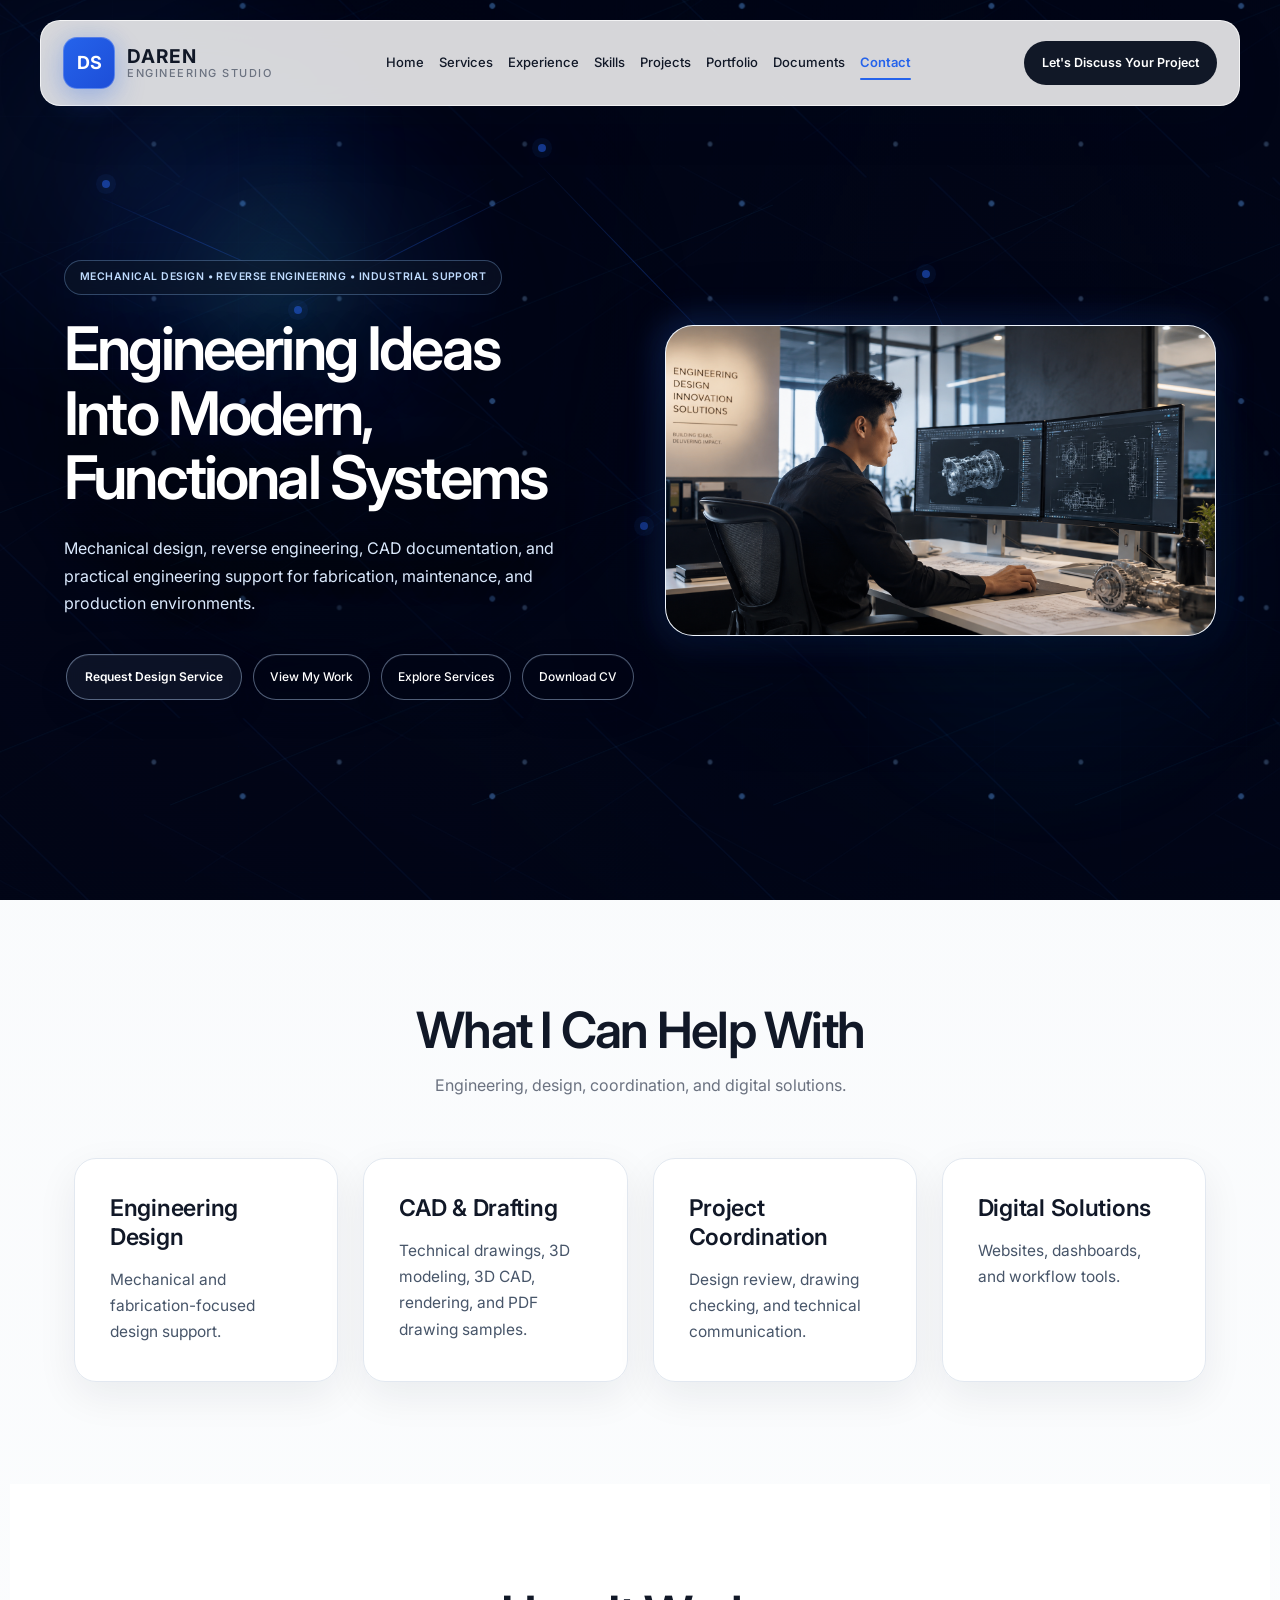
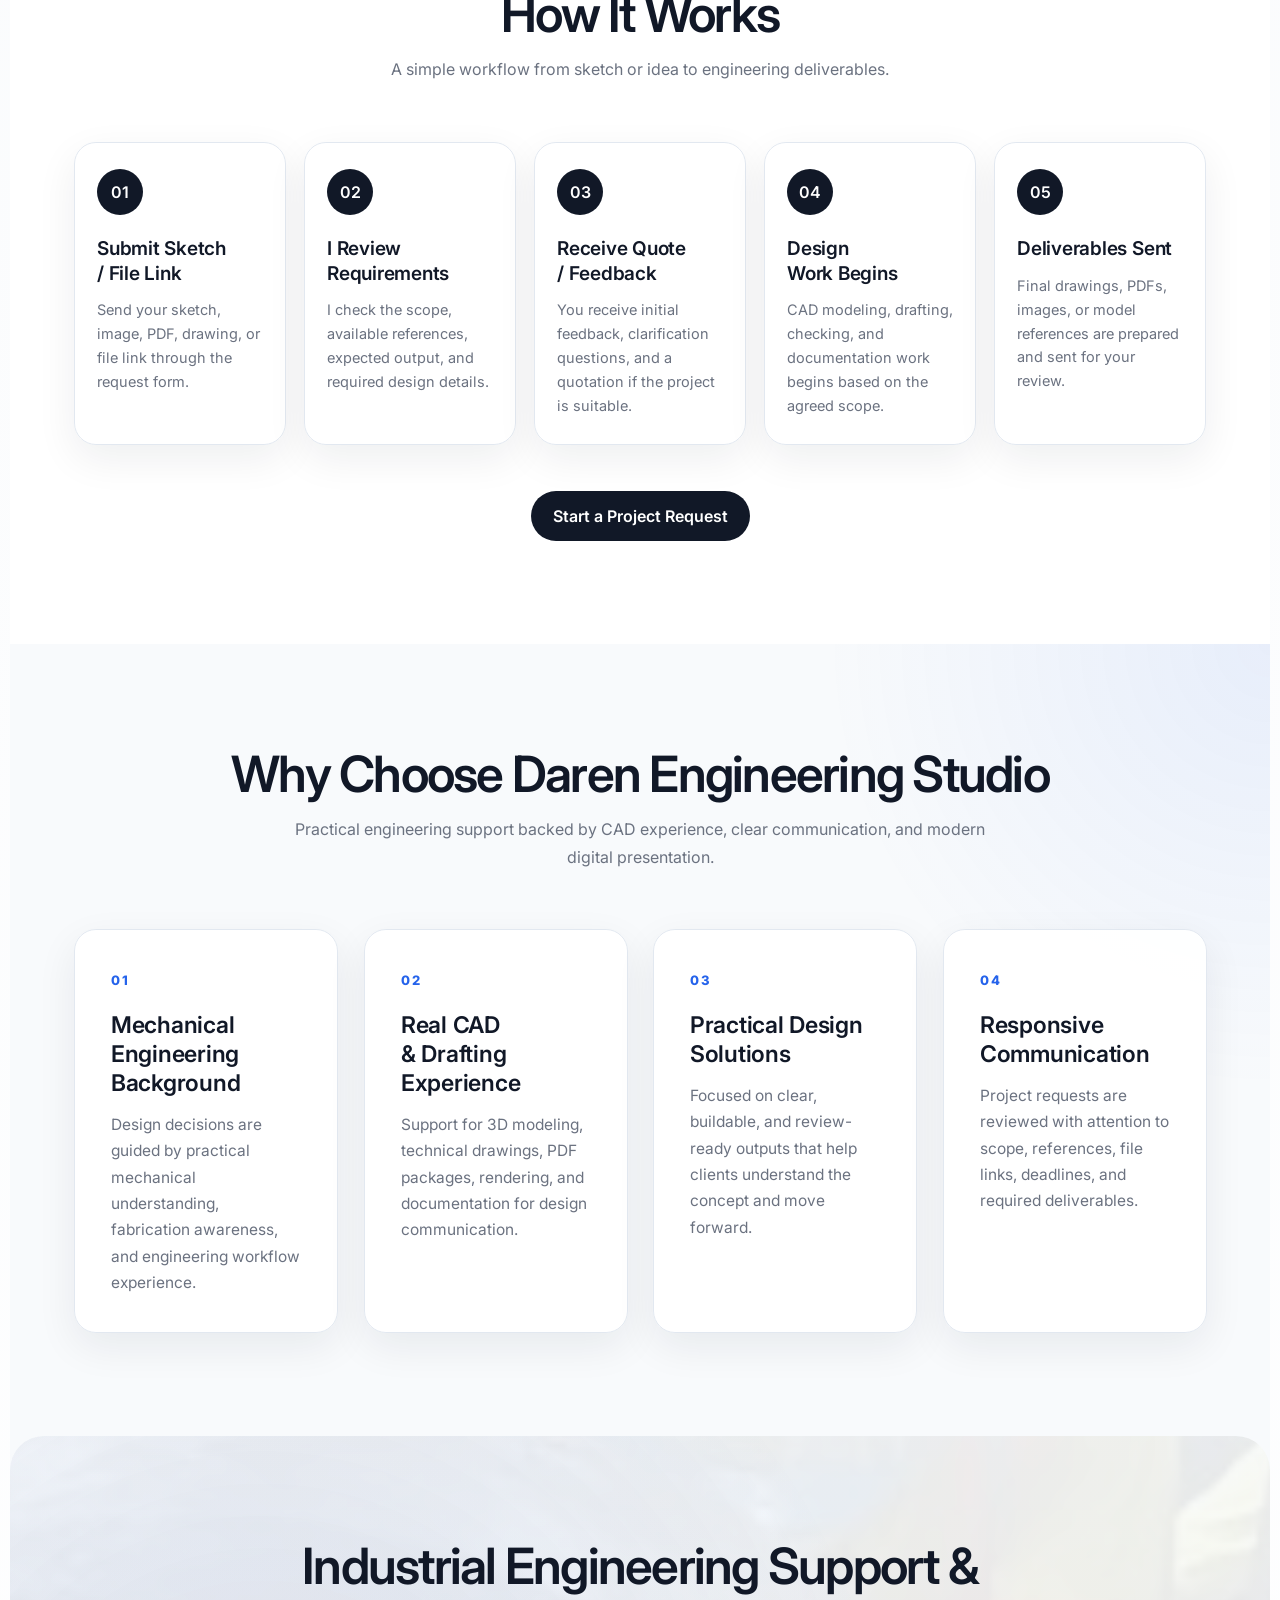
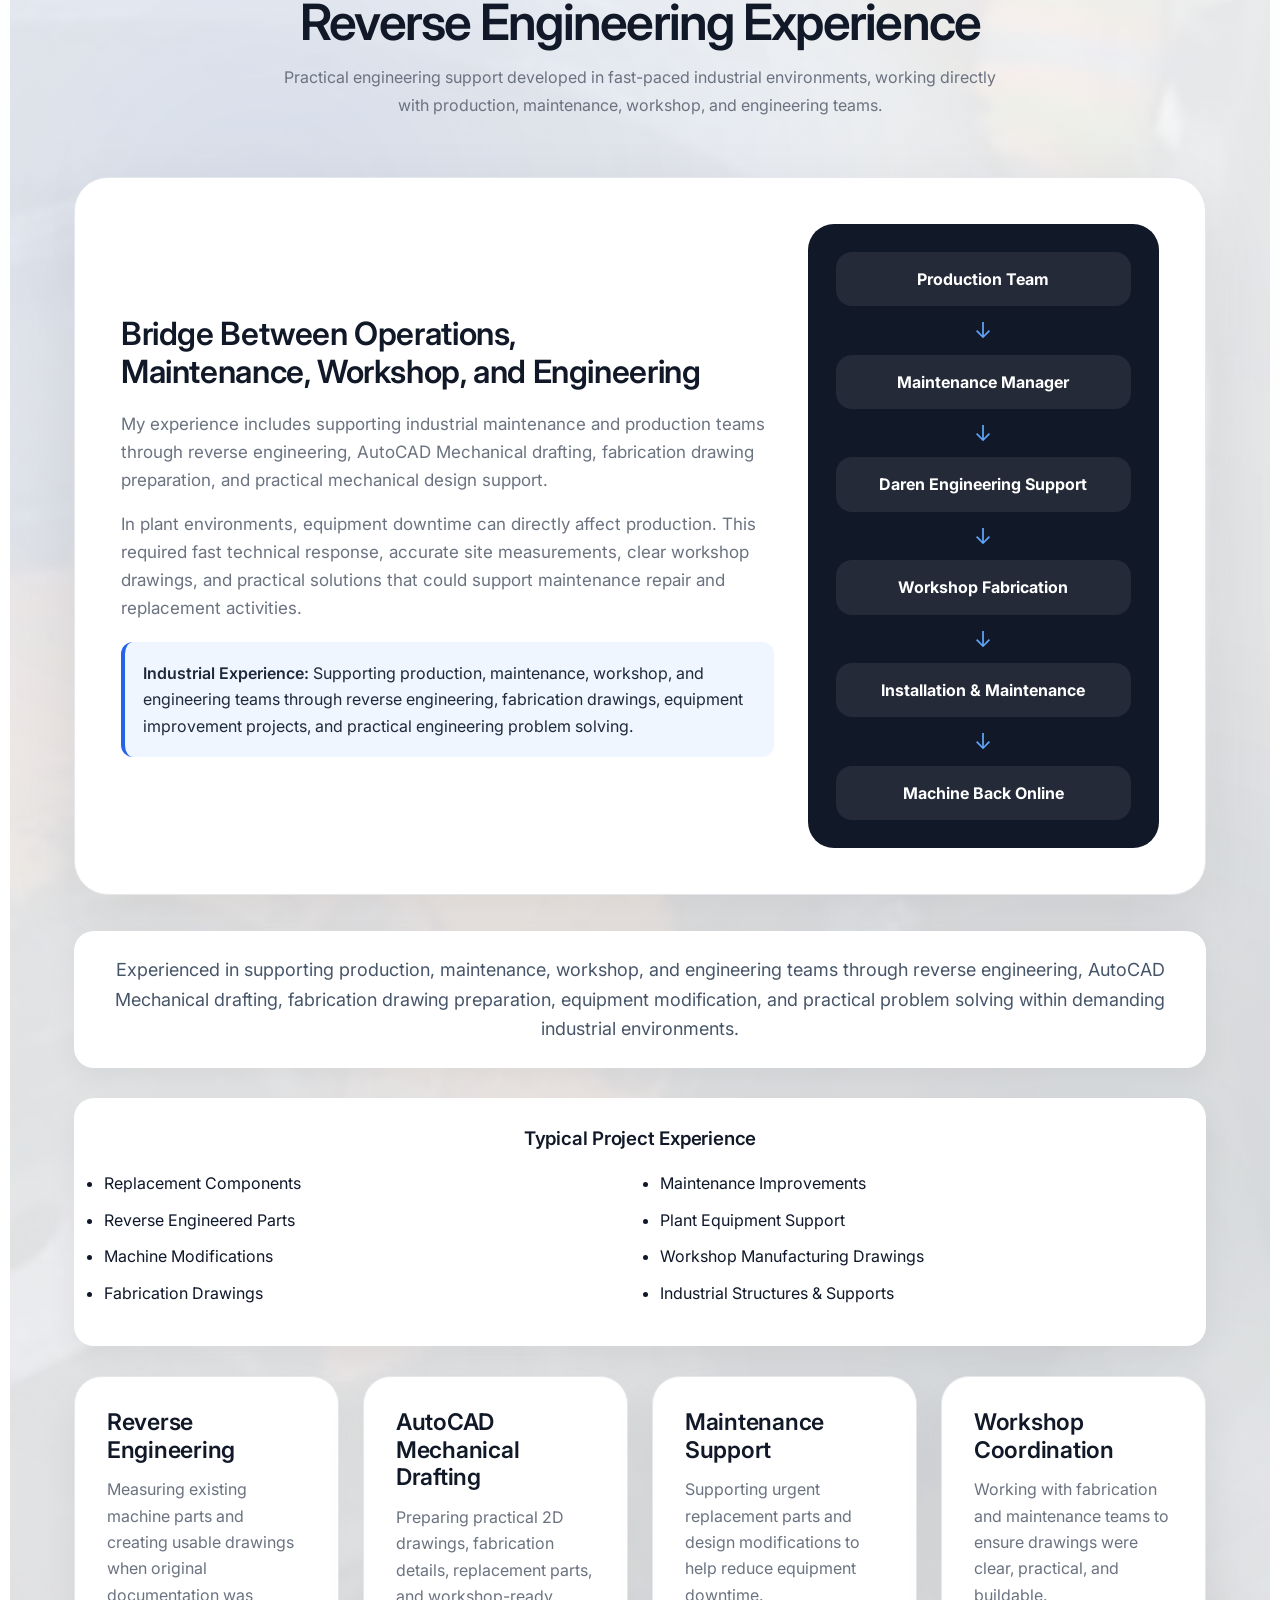
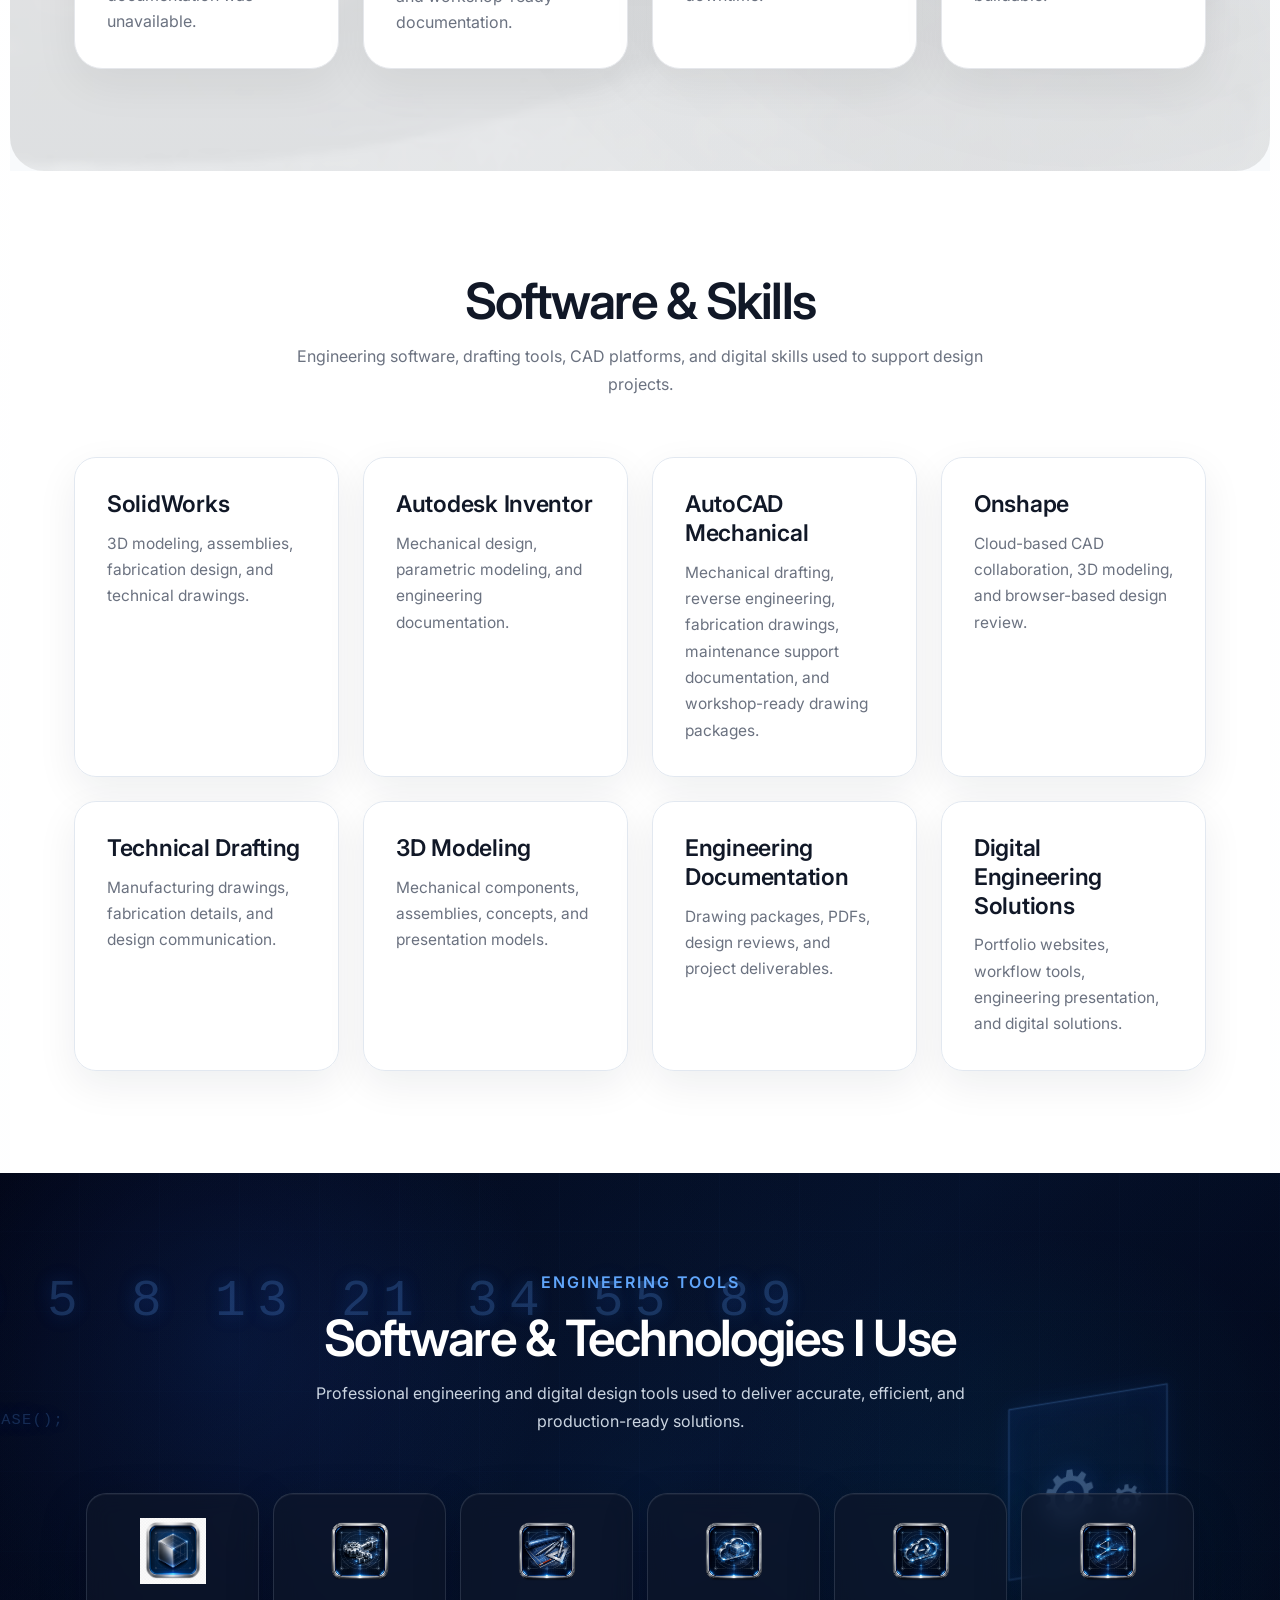
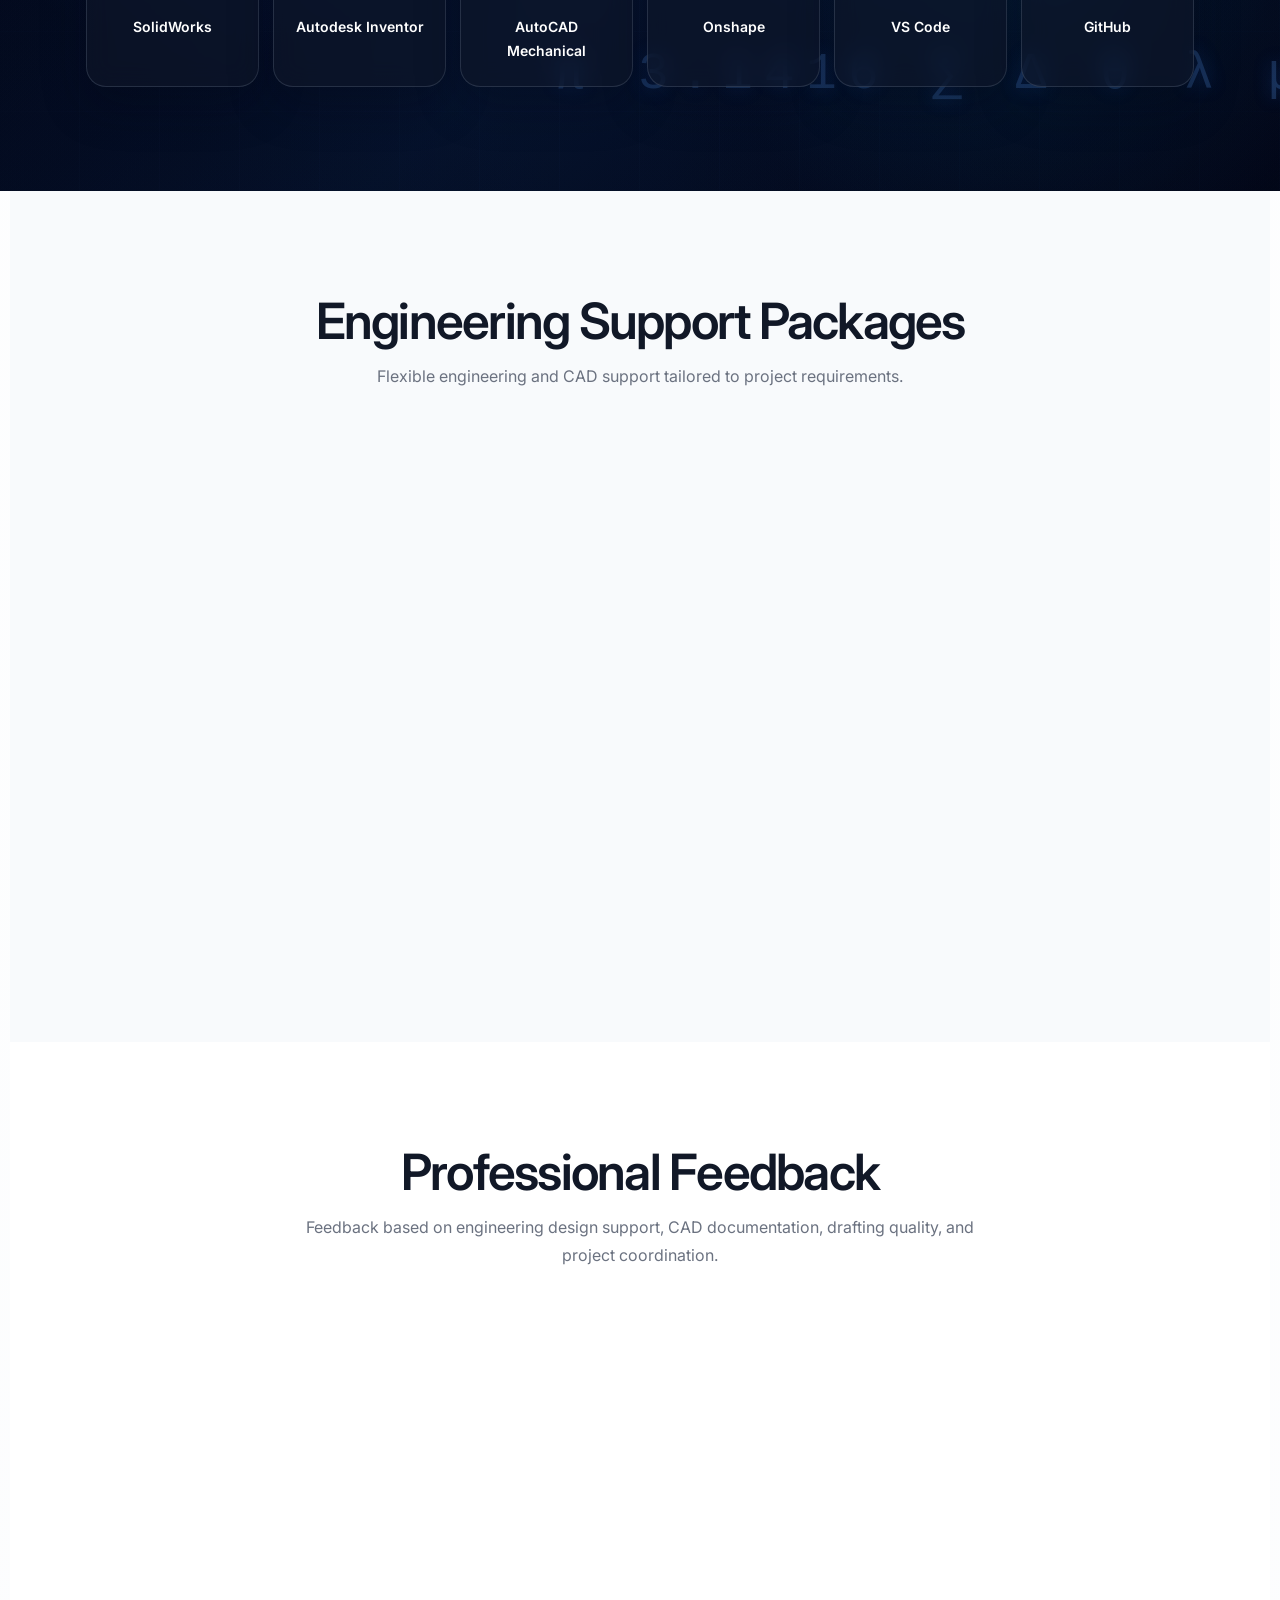
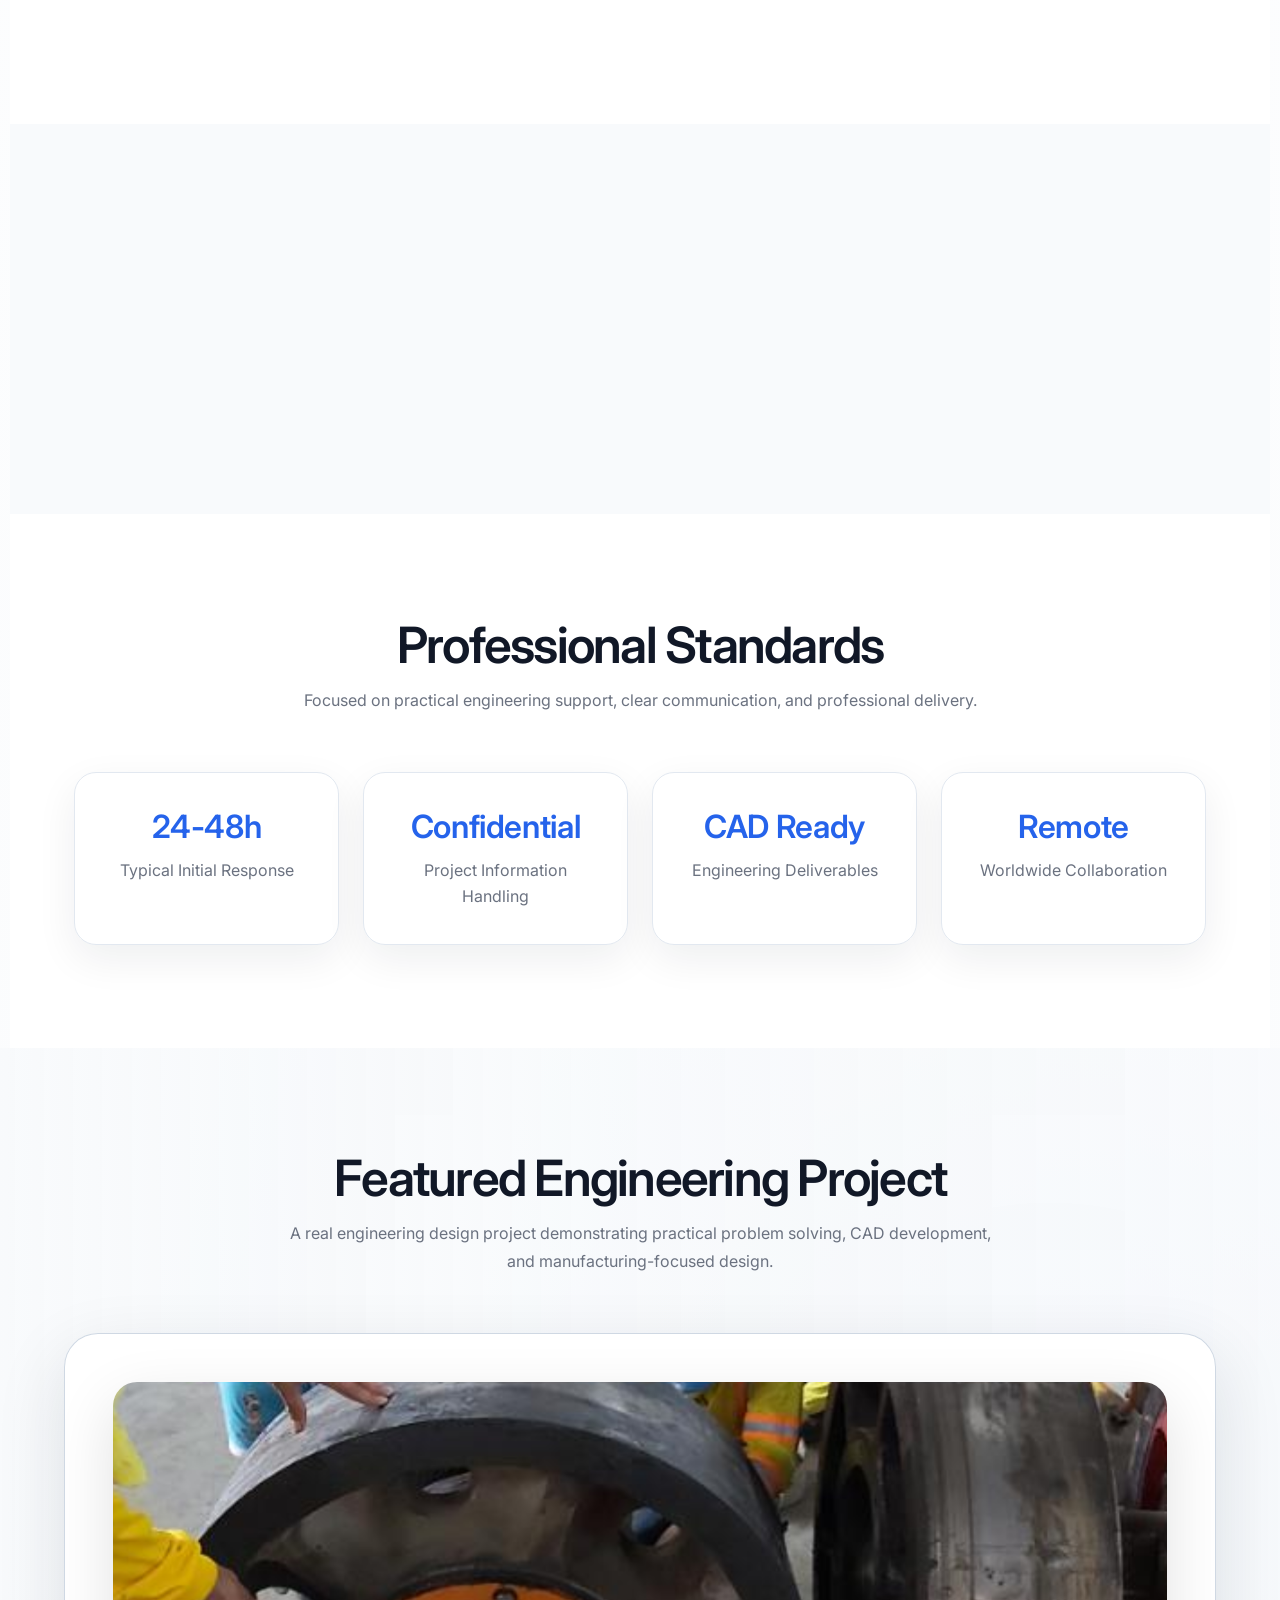
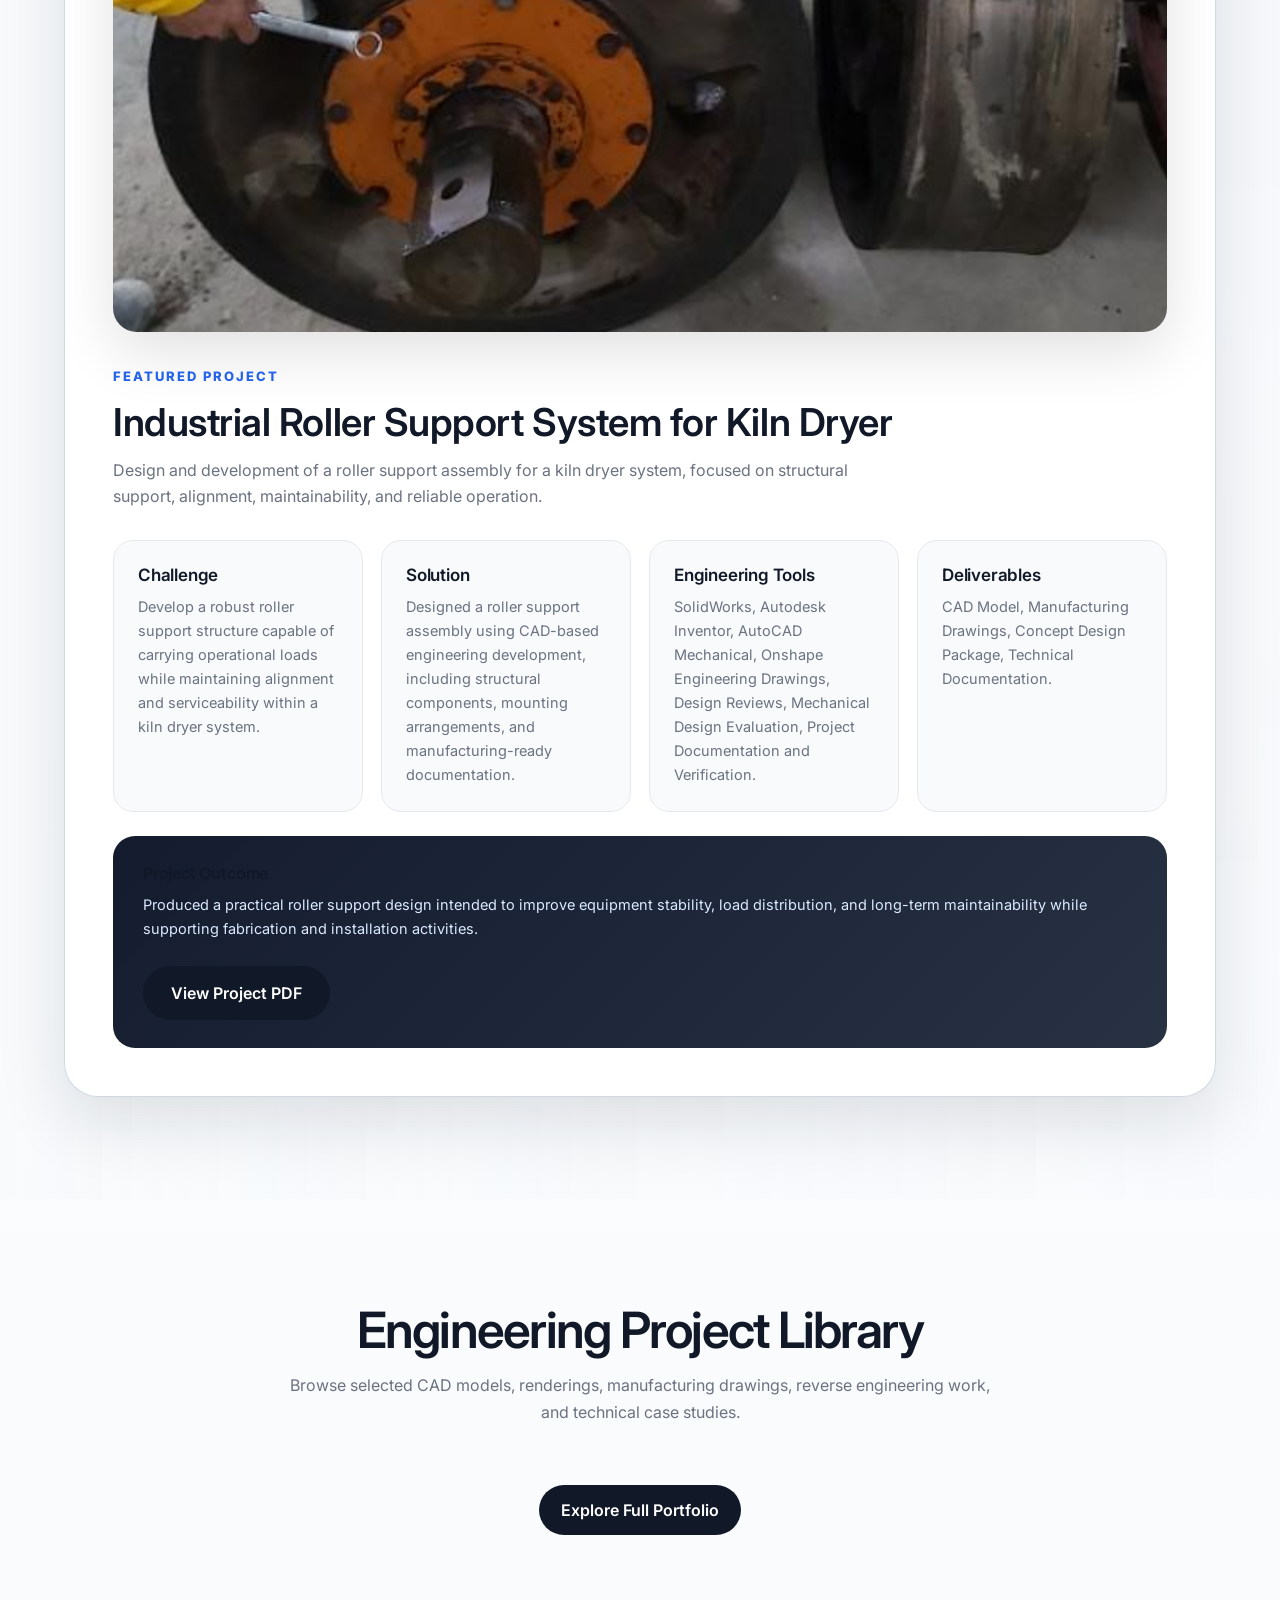
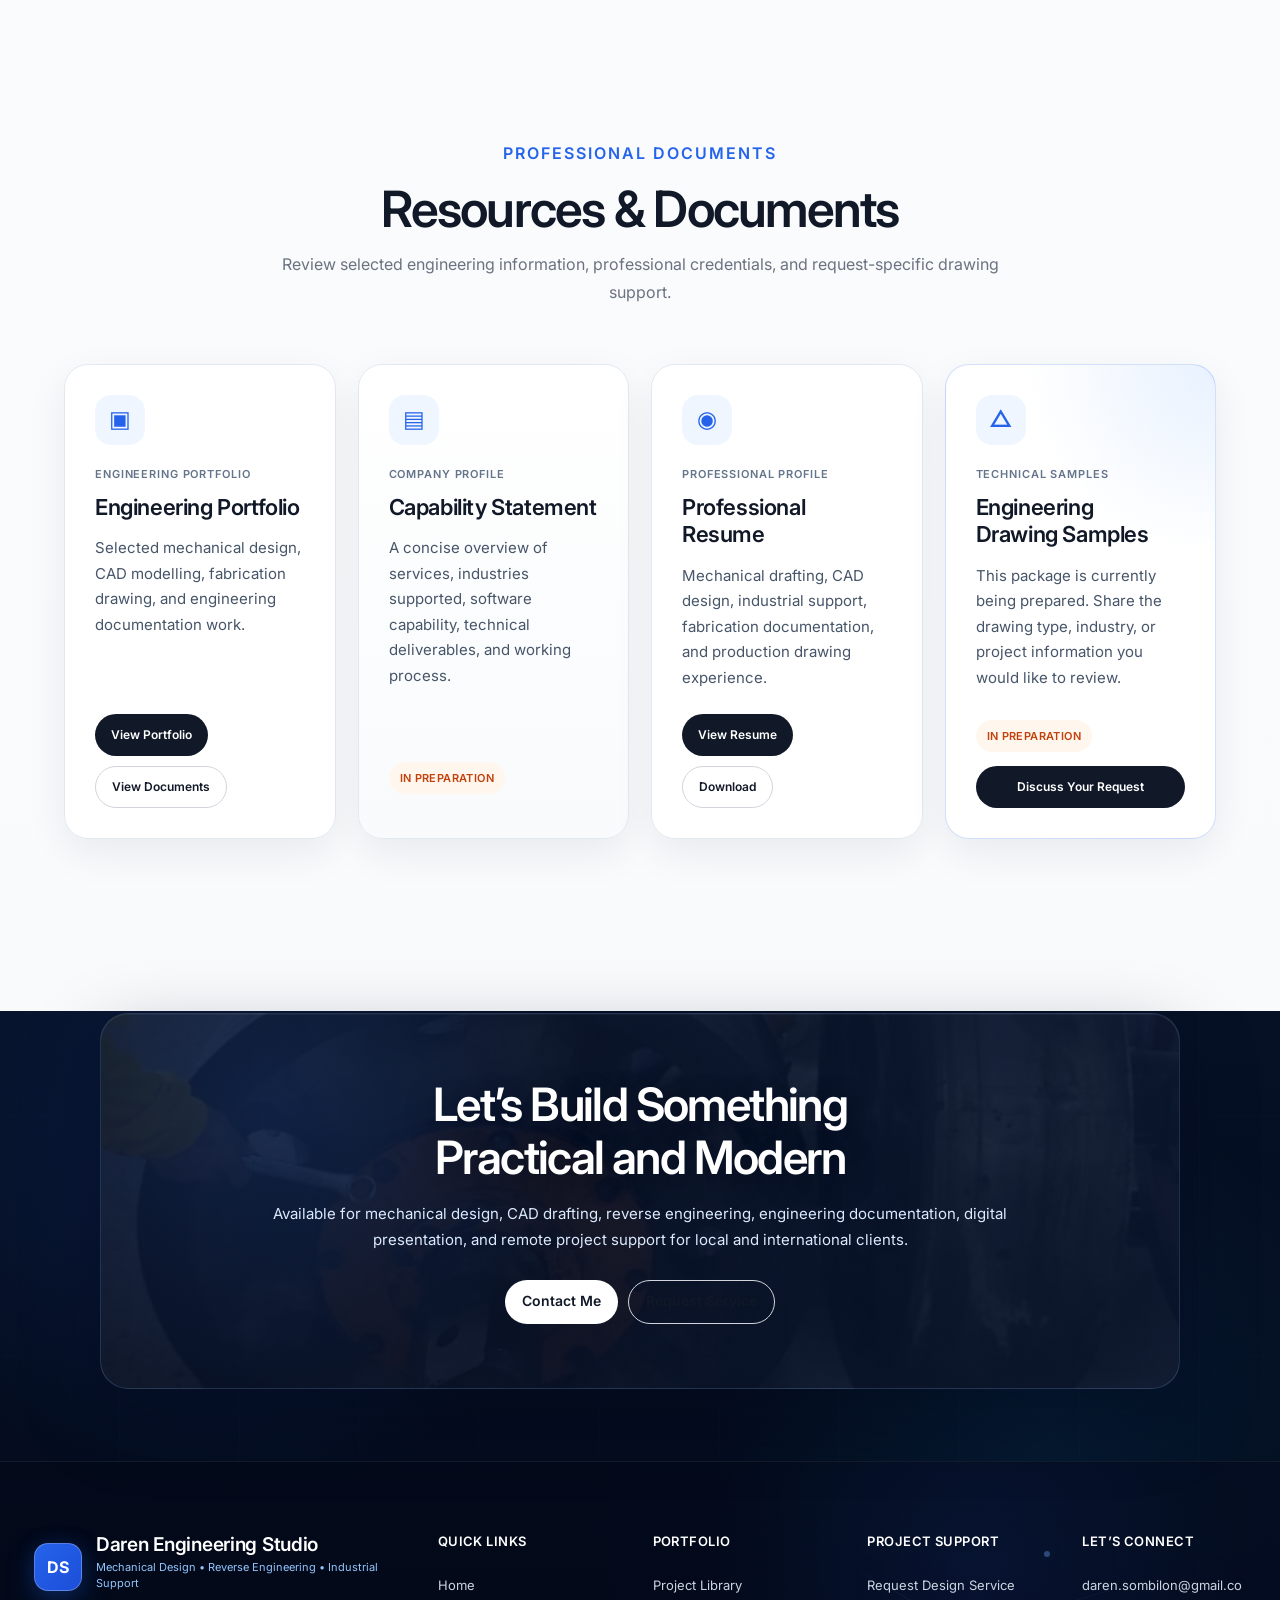
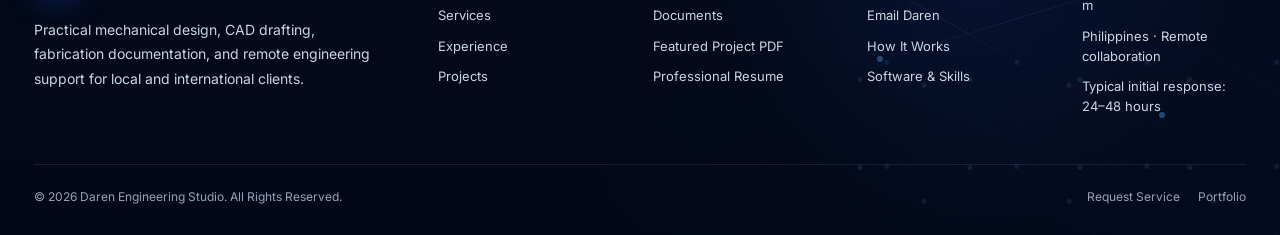
==== commit 5659a057: "Add files via upload" ====
--- a/index.html
+++ b/index.html
@@ -1,964 +1,1161 @@
-<!DOCTYPE html>
-<html lang="en">
- <head>
-  <meta charset="utf-8"/>
-  <meta content="width=device-width, initial-scale=1.0" name="viewport"/>
-  <meta content="Mechanical Engineering, CAD Drafting, 3D Modeling, Engineering Consulting, and Digital Engineering Solutions by Daren Sombilon." name="description"/>
-  <meta content="Mechanical Engineering, AutoCAD Mechanical, SolidWorks, Autodesk Inventor, Reverse Engineering, CAD Drafting, Fabrication Drawings, Industrial Engineering Support, 3D Modeling, Engineering Consultant" name="keywords"/>
-  <meta content="Daren Sombilon" name="author"/>
-  <title>
-   Daren Engineering Studio | Mechanical Design, Reverse Engineering &amp; Industrial Support
-  </title>
-  <!-- Google Font -->
-  <link href="https://fonts.googleapis.com" rel="preconnect"/>
-  <link crossorigin="" href="https://fonts.gstatic.com" rel="preconnect"/>
-  <link href="https://fonts.googleapis.com/css2?family=Inter:wght@400;500;600;700;800&amp;display=swap" rel="stylesheet"/>
-  <!-- Main CSS -->
-  <link href="css/style.css" rel="stylesheet"/>
-  <meta content="Daren Engineering Studio" property="og:title"/>
-  <meta content="Mechanical Design, CAD Drafting, 3D Modeling, Engineering Consulting, and Digital Solutions." property="og:description"/>
-  <meta content="https://3dsdaren.github.io/daren-engineering-portfolio/assets/images/hero.jpg" property="og:image"/>
-  <meta content="1200" property="og:image:width"/>
-  <meta content="630" property="og:image:height"/>
-  <meta content="website" property="og:type"/>
-  <meta content="Daren Engineering Studio" property="og:site_name"/>
-  <meta content="#0f172a" name="theme-color"/>
-  <meta content="light" name="color-scheme"/>
-  <link href="./assets/images/favicon.png" rel="icon" type="image/png"/>
-  <link href="assets/images/favicon.png" rel="apple-touch-icon"/>
-  <link href="https://3dsdaren.github.io/daren-engineering-portfolio/" rel="canonical"/>
-  <meta content="https://3dsdaren.github.io/daren-engineering-portfolio/" property="og:url"/>
-  <meta content="index, follow" name="robots"/>
-  <meta content="telephone=no" name="format-detection"/>
-  <meta content="VIDwphcCjFtbL0nwmYIamOXiZj5CKT0TLyp5A0pxwe4" name="google-site-verification">
-   <!-- Google Analytics -->
-   <script async="" src="https://www.googletagmanager.com/gtag/js?id=G-SKDB3LPFT9">
-   </script>
-   <script>
-    window.dataLayer = window.dataLayer || [];
-function gtag(){dataLayer.push(arguments);}
-gtag('js', new Date());
-
-gtag('config', 'G-SKDB3LPFT9');
-   </script>
-  </meta>
- </head>
- <body>
-  <div aria-hidden="true" aria-label="Portfolio image preview" aria-modal="true" class="lightbox" id="lightbox" role="dialog">
-   <span aria-label="Close image preview" class="lightbox-close" id="lightboxClose" role="button" tabindex="0">
-    &times;
-   </span>
-   <img alt="Portfolio Preview" id="lightboxImage" src=""/>
-  </div>
-  <header class="navbar" id="navbar">
-   <div class="logo">
-    <div class="logo-mark">
-     DS
-    </div>
-    <div class="logo-text">
-     <strong>
-      DAREN
-     </strong>
-     <small>
-      Engineering Studio
-     </small>
-    </div>
-   </div>
-   <nav aria-label="Main Navigation">
-    <a href="index.html#home">
-     Home
-    </a>
-    <a href="index.html#services">
-     Services
-    </a>
-    <a href="index.html#industrial-experience">
-     Experience
-    </a>
-    <a href="index.html#skills">
-     Skills
-    </a>
-    <a href="index.html#case-study">
-     Projects
-    </a>
-    <a href="portfolio.html">
-     Portfolio
-    </a>
-    <a href="portfolio.html#documents">
-     Documents
-    </a>
-    <a href="index.html#contact">
-     Contact
-    </a>
-   </nav>
-   <a class="btn-primary" href="#contact">
-    Let's Discuss Your Project
-   </a>
-  </header>
-  <section class="hero" id="home">
-   <div class="hero-content">
-    <span class="hero-tag">
-     MECHANICAL DESIGN &bull; REVERSE ENGINEERING &bull; INDUSTRIAL SUPPORT
-    </span>
-    <h1>
-     Engineering Ideas Into Modern, Functional Systems
-    </h1>
-    <p>
-     Mechanical Designer specializing in Industrial Engineering Support,
-Reverse Engineering, CAD Documentation, and Practical Design Solutions
-for maintenance, fabrication, and production environments.
-    </p>
-    <div class="hero-buttons">
-     <a class="btn-primary" href="portfolio.html">
-      View My Work
-     </a>
-     <a class="btn-secondary" href="#services">
-      Explore Services
-     </a>
-     <a class="btn-secondary" href="portfolio.html#documents">
-      📘 Engineering Portfolio
-     </a>
-     <a class="btn-primary" href="request.html" rel="noopener noreferrer" target="_blank">
-      Request Design Service
-     </a>
-     <a class="btn-secondary" href="assets/files/resume/Daren-Sombilon-Resume.pdf" rel="  e f n noopener noreferrer o p r" target="_blank">
-      Download CV
-     </a>
-    </div>
-   </div>
-   <div class="hero-image">
-    <img alt="Mechanical CAD designer creating industrial engineering solutions using SolidWorks and AutoCAD" fetchpriority="high" loading="eager" src="assets/images/hero.jpg"/>
-   </div>
-  </section>
-  <section class="section" id="services">
-   <div class="section-title">
-    <h2>
-     What I Can Help With
-    </h2>
-    <p>
-     Engineering, design, coordination, and digital solutions.
-    </p>
-   </div>
-   <div class="services-grid">
-    <div class="card">
-     <h3>
-      Engineering Design
-     </h3>
-     <p>
-      Mechanical and fabrication-focused design support.
-     </p>
-    </div>
-    <a class="card service-link" href="#cad-portfolio">
-     <h3>
-      CAD &amp; Drafting
-     </h3>
-     <p>
-      Technical drawings, 3D modeling, 3D CAD, rendering, and PDF drawing samples.
-     </p>
-    </a>
-    <div class="card">
-     <h3>
-      Project Coordination
-     </h3>
-     <p>
-      Design review, drawing checking, and technical communication.
-     </p>
-    </div>
-    <div class="card">
-     <h3>
-      Digital Solutions
-     </h3>
-     <p>
-      Websites, dashboards, and workflow tools.
-     </p>
-    </div>
-   </div>
-  </section>
-  <section class="section how-it-works-section" id="process">
-   <div class="section-title">
-    <h2>
-     How It Works
-    </h2>
-    <p>
-     A simple workflow from sketch or idea to engineering deliverables.
-    </p>
-   </div>
-   <div class="process-grid">
-    <div class="process-card">
-     <span>
-      01
-     </span>
-     <h3>
-      Submit Sketch / File Link
-     </h3>
-     <p>
-      Send your sketch, image, PDF, drawing, or file link through the request form.
-     </p>
-    </div>
-    <div class="process-card">
-     <span>
-      02
-     </span>
-     <h3>
-      I Review Requirements
-     </h3>
-     <p>
-      I check the scope, available references, expected output, and required design details.
-     </p>
-    </div>
-    <div class="process-card">
-     <span>
-      03
-     </span>
-     <h3>
-      Receive Quote / Feedback
-     </h3>
-     <p>
-      You receive initial feedback, clarification questions, and a quotation if the project is suitable.
-     </p>
-    </div>
-    <div class="process-card">
-     <span>
-      04
-     </span>
-     <h3>
-      Design Work Begins
-     </h3>
-     <p>
-      CAD modeling, drafting, checking, and documentation work begins based on the agreed scope.
-     </p>
-    </div>
-    <div class="process-card">
-     <span>
-      05
-     </span>
-     <h3>
-      Deliverables Sent
-     </h3>
-     <p>
-      Final drawings, PDFs, images, or model references are prepared and sent for your review.
-     </p>
-    </div>
-   </div>
-   <div class="process-cta">
-    <a class="btn-primary" href="request.html" rel="noopener noreferrer" target="_blank">
-     Start a Project Request
-    </a>
-   </div>
-  </section>
-  <section class="section why-choose-section" id="why-choose">
-   <div class="section-title">
-    <h2>
-     Why Choose Daren Engineering Studio
-    </h2>
-    <p>
-     Practical engineering support backed by CAD experience, clear communication, and modern digital presentation.
-    </p>
-   </div>
-   <div class="why-grid">
-    <div class="why-card">
-     <span>
-      01
-     </span>
-     <h3>
-      Mechanical Engineering Background
-     </h3>
-     <p>
-      Design decisions are guided by practical mechanical understanding, fabrication awareness, and engineering workflow experience.
-     </p>
-    </div>
-    <div class="why-card">
-     <span>
-      02
-     </span>
-     <h3>
-      Real CAD &amp; Drafting Experience
-     </h3>
-     <p>
-      Support for 3D modeling, technical drawings, PDF packages, rendering, and documentation for design communication.
-     </p>
-    </div>
-    <div class="why-card">
-     <span>
-      03
-     </span>
-     <h3>
-      Practical Design Solutions
-     </h3>
-     <p>
-      Focused on clear, buildable, and review-ready outputs that help clients understand the concept and move forward.
-     </p>
-    </div>
-    <div class="why-card">
-     <span>
-      04
-     </span>
-     <h3>
-      Responsive Communication
-     </h3>
-     <p>
-      Project requests are reviewed with attention to scope, references, file links, deadlines, and required deliverables.
-     </p>
-    </div>
-   </div>
-  </section>
-  <section class="section industrial-section" id="industrial-experience">
-   <div class="section-title">
-    <h2>
-     Industrial Engineering Support &amp; Reverse Engineering Experience
-    </h2>
-    <p>
-     Practical engineering support developed in fast-paced industrial environments,
-            working directly with production, maintenance, workshop, and engineering teams.
-    </p>
-   </div>
-   <div class="industrial-card">
-    <div class="industrial-intro">
-     <h3>
-      Bridge Between Operations, Maintenance, Workshop, and Engineering
-     </h3>
-     <p>
-      My experience includes supporting industrial maintenance and production teams
-                through reverse engineering, AutoCAD Mechanical drafting, fabrication drawing
-                preparation, and practical mechanical design support.
-     </p>
-     <p>
-      In plant environments, equipment downtime can directly affect production.
-                This required fast technical response, accurate site measurements, clear
-                workshop drawings, and practical solutions that could support maintenance
-                repair and replacement activities.
-     </p>
-     <div class="industrial-highlight">
-      <strong>
-       Industrial Experience:
-      </strong>
-      Supporting production, maintenance, workshop,
-                and engineering teams through reverse engineering,
-                fabrication drawings, equipment improvement projects,
-                and practical engineering problem solving.
-     </div>
-    </div>
-    <div class="industrial-flow">
-     <div>
-      Production Team
-     </div>
-     <span>
-      &darr;
-     </span>
-     <div>
-      Maintenance Manager
-     </div>
-     <span>
-      &darr;
-     </span>
-     <div>
-      Daren Engineering Support
-     </div>
-     <span>
-      &darr;
-     </span>
-     <div>
-      Workshop Fabrication
-     </div>
-     <span>
-      &darr;
-     </span>
-     <div>
-      Installation &amp; Maintenance
-     </div>
-     <span>
-      &darr;
-     </span>
-     <div>
-      Machine Back Online
-     </div>
-    </div>
-   </div>
-   <div class="industrial-summary">
-    <p>
-     Experienced in supporting production, maintenance,
-            workshop, and engineering teams through reverse engineering,
-            AutoCAD Mechanical drafting, fabrication drawing preparation,
-            equipment modification, and practical problem solving within
-            demanding industrial environments.
-    </p>
-   </div>
-   <div class="industrial-project-types">
-    <h3>
-     Typical Project Experience
-    </h3>
-    <ul>
-     <li>
-      Replacement Components
-     </li>
-     <li>
-      Reverse Engineered Parts
-     </li>
-     <li>
-      Machine Modifications
-     </li>
-     <li>
-      Fabrication Drawings
-     </li>
-     <li>
-      Maintenance Improvements
-     </li>
-     <li>
-      Plant Equipment Support
-     </li>
-     <li>
-      Workshop Manufacturing Drawings
-     </li>
-     <li>
-      Industrial Structures &amp; Supports
-     </li>
-    </ul>
-   </div>
-   <div class="industrial-grid">
-    <div class="industrial-item">
-     <h3>
-      Reverse Engineering
-     </h3>
-     <p>
-      Measuring existing machine parts and creating usable
-                drawings when original documentation was unavailable.
-     </p>
-    </div>
-    <div class="industrial-item">
-     <h3>
-      AutoCAD Mechanical Drafting
-     </h3>
-     <p>
-      Preparing practical 2D drawings, fabrication details,
-                replacement parts, and workshop-ready documentation.
-     </p>
-    </div>
-    <div class="industrial-item">
-     <h3>
-      Maintenance Support
-     </h3>
-     <p>
-      Supporting urgent replacement parts and design modifications
-                to help reduce equipment downtime.
-     </p>
-    </div>
-    <div class="industrial-item">
-     <h3>
-      Workshop Coordination
-     </h3>
-     <p>
-      Working with fabrication and maintenance teams to ensure
-                drawings were clear, practical, and buildable.
-     </p>
-    </div>
-   </div>
-  </section>
-  <section class="section skills-section" id="skills">
-   <div class="section-title">
-    <h2>
-     Software &amp; Skills
-    </h2>
-    <p>
-     Engineering software, drafting tools, CAD platforms,
-        and digital skills used to support design projects.
-    </p>
-   </div>
-   <div class="skills-grid">
-    <div class="skill-card">
-     <h3>
-      SolidWorks
-     </h3>
-     <p>
-      3D modeling, assemblies, fabrication design, and technical drawings.
-     </p>
-    </div>
-    <div class="skill-card">
-     <h3>
-      Autodesk Inventor
-     </h3>
-     <p>
-      Mechanical design, parametric modeling, and engineering documentation.
-     </p>
-    </div>
-    <div class="skill-card">
-     <h3>
-      AutoCAD Mechanical
-     </h3>
-     <p>
-      Mechanical drafting, reverse engineering,
-        fabrication drawings, maintenance support documentation,
-        and workshop-ready drawing packages.
-     </p>
-    </div>
-    <div class="skill-card">
-     <h3>
-      Onshape
-     </h3>
-     <p>
-      Cloud-based CAD collaboration, 3D modeling, and browser-based design review.
-     </p>
-    </div>
-    <div class="skill-card">
-     <h3>
-      Technical Drafting
-     </h3>
-     <p>
-      Manufacturing drawings, fabrication details, and design communication.
-     </p>
-    </div>
-    <div class="skill-card">
-     <h3>
-      3D Modeling
-     </h3>
-     <p>
-      Mechanical components, assemblies, concepts, and presentation models.
-     </p>
-    </div>
-    <div class="skill-card">
-     <h3>
-      Engineering Documentation
-     </h3>
-     <p>
-      Drawing packages, PDFs, design reviews, and project deliverables.
-     </p>
-    </div>
-    <div class="skill-card">
-     <h3>
-      Digital Engineering Solutions
-     </h3>
-     <p>
-      Portfolio websites, workflow tools, engineering presentation, and digital solutions.
-     </p>
-    </div>
-   </div>
-  </section>
-  <section class="tools-section" id="tools">
-   <div class="section-header">
-    <span class="section-tag">
-     ENGINEERING TOOLS
-    </span>
-    <h2>
-     Software &amp; Technologies I Use
-    </h2>
-    <p>
-     Professional engineering and digital design tools used to deliver accurate,
-            efficient, and production-ready solutions.
-    </p>
-   </div>
-   <div class="tools-grid">
-    <div class="tool-card">
-     <img alt="SolidWorks logo" loading="lazy" src="assets/images/tools/solidworks.png"/>
-     <span>
-      SolidWorks
-     </span>
-    </div>
-    <div class="tool-card">
-     <img alt="Autodesk Inventor logo" loading="lazy" src="assets/images/tools/inventor.png"/>
-     <span>
-      Autodesk Inventor
-     </span>
-    </div>
-    <div class="tool-card">
-     <img alt="AutoCAD Mechanical logo" loading="lazy" src="assets/images/tools/autocad.png"/>
-     <span>
-      AutoCAD Mechanical
-     </span>
-    </div>
-    <div class="tool-card">
-     <img alt="Onshape logo" loading="lazy" src="assets/images/tools/onshape.png"/>
-     <span>
-      Onshape
-     </span>
-    </div>
-    <div class="tool-card">
-     <img alt="VS Code logo" loading="lazy" src="assets/images/tools/vscode.png"/>
-     <span>
-      VS Code
-     </span>
-    </div>
-    <div class="tool-card">
-     <img alt="GitHub logo" loading="lazy" src="assets/images/tools/github.png"/>
-     <span>
-      GitHub
-     </span>
-    </div>
-   </div>
-  </section>
-  <section class="section pricing-section" id="services-packages">
-   <div class="section-title">
-    <h2>
-     Engineering Support Packages
-    </h2>
-    <p>
-     Flexible engineering and CAD support tailored to project requirements.
-    </p>
-   </div>
-   <div class="pricing-grid">
-    <div class="pricing-card">
-     <h3>
-      CAD Drafting
-     </h3>
-     <p class="pricing-desc">
-      Technical drawings, detailing and documentation support.
-     </p>
-     <ul>
-      <li>
-       2D Drawings
-      </li>
-      <li>
-       Drawing Updates
-      </li>
-      <li>
-       PDF Deliverables
-      </li>
-      <li>
-       Revision Support
-      </li>
-     </ul>
-     <a class="btn-primary" href="request.html">
-      Request Quote
-     </a>
-    </div>
-    <div class="pricing-card featured">
-     <span class="popular-badge">
-      MOST REQUESTED
-     </span>
-     <h3>
-      3D CAD Development
-     </h3>
-     <p class="pricing-desc">
-      Complete CAD development and design support.
-     </p>
-     <ul>
-      <li>
-       3D Modeling
-      </li>
-      <li>
-       Assemblies
-      </li>
-      <li>
-       Engineering Drawings
-      </li>
-      <li>
-       Rendering Support
-      </li>
-      <li>
-       Design Review
-      </li>
-     </ul>
-     <a class="btn-primary" href="request.html">
-      Request Quote
-     </a>
-    </div>
-    <div class="pricing-card">
-     <h3>
-      Engineering Consulting
-     </h3>
-     <p class="pricing-desc">
-      Technical review and engineering coordination.
-     </p>
-     <ul>
-      <li>
-       Design Review
-      </li>
-      <li>
-       Concept Evaluation
-      </li>
-      <li>
-       Documentation Review
-      </li>
-      <li>
-       Technical Coordination
-      </li>
-     </ul>
-     <a class="btn-primary" href="request.html">
-      Request Quote
-     </a>
-    </div>
-   </div>
-  </section>
-  <section class="section testimonials-section" id="testimonials">
-   <div class="section-title">
-    <h2>
-     Professional Feedback
-    </h2>
-    <p>
-     Feedback based on engineering design support, CAD documentation,
-            drafting quality, and project coordination.
-    </p>
-   </div>
-   <div class="testimonials-grid">
-    <div class="testimonial-card">
-     <div class="stars">
-      &starf;&starf;&starf;&starf;&starf;
-     </div>
-     <p>
-      "Daren shows good attention to detail in CAD work and prepares drawings that are clear for review and discussion."
-     </p>
-     <h4>
-      Senior Mechanical Designer
-     </h4>
-     <span>
-      Design Review Feedback
-     </span>
-    </div>
-    <div class="testimonial-card">
-     <div class="stars">
-      &starf;&starf;&starf;&starf;&starf;
-     </div>
-     <p>
-      "The drawing documentation is practical, organized, and useful for fabrication and workshop coordination."
-     </p>
-     <h4>
-      Workshop Supervisor
-     </h4>
-     <span>
-      Fabrication Support Feedback
-     </span>
-    </div>
-    <div class="testimonial-card">
-     <div class="stars">
-      &starf;&starf;&starf;&starf;&starf;
-     </div>
-     <p>
-      "Daren communicates clearly, responds well to revisions, and supports project requirements with a practical approach."
-     </p>
-     <h4>
-      Project Coordinator
-     </h4>
-     <span>
-      Project Support Feedback
-     </span>
-    </div>
-   </div>
-  </section>
-  <section class="section stats-section" id="stats">
-   <div class="stats-grid">
-    <div class="stat-card">
-     <h3>
-      <span class="counter" data-target="150">
-       0
-      </span>
-      +
-     </h3>
-     <p>
-      Engineering Drawings
-     </p>
-    </div>
-    <div class="stat-card">
-     <h3>
-      <span class="counter" data-target="25">
-       0
-      </span>
-      +
-     </h3>
-     <p>
-      Industrial Projects
-     </p>
-    </div>
-    <div class="stat-card">
-     <h3>
-      <span class="counter" data-target="5">
-       0
-      </span>
-      +
-     </h3>
-     <p>
-      CAD Platforms
-     </p>
-    </div>
-    <div class="stat-card">
-     <h3>
-      <span class="counter" data-target="100">
-       0
-      </span>
-      %
-     </h3>
-     <p>
-      International Collaboration
-     </p>
-    </div>
-   </div>
-  </section>
-  <section class="section trust-section">
-   <div class="section-title">
-    <h2>
-     Professional Standards
-    </h2>
-    <p>
-     Focused on practical engineering support,
-            clear communication, and professional delivery.
-    </p>
-   </div>
-   <div class="trust-grid">
-    <div class="trust-card">
-     <h3>
-      24-48h
-     </h3>
-     <p>
-      Typical Initial Response
-     </p>
-    </div>
-    <div class="trust-card">
-     <h3>
-      Confidential
-     </h3>
-     <p>
-      Project Information Handling
-     </p>
-    </div>
-    <div class="trust-card">
-     <h3>
-      CAD Ready
-     </h3>
-     <p>
-      Engineering Deliverables
-     </p>
-    </div>
-    <div class="trust-card">
-     <h3>
-      Remote
-     </h3>
-     <p>
-      Worldwide Collaboration
-     </p>
-    </div>
-   </div>
-  </section>
-  <section class="section case-study-section" id="case-study">
-   <div class="section-title">
-    <h2>
-     Featured Engineering Project
-    </h2>
-    <p>
-     A real engineering design project demonstrating practical problem solving,
-        CAD development, and manufacturing-focused design.
-    </p>
-   </div>
-   <div class="case-study-card">
-    <div class="case-study-header">
-     <div class="case-study-image">
-      <img alt="Industrial Roller Support System for Kiln Dryer Design" loading="lazy" src="assets/images/roller-support-kiln-dryer.jpg"/>
-     </div>
-     <span>
-      FEATURED PROJECT
-     </span>
-     <h3>
-      Industrial Roller Support System for Kiln Dryer
-     </h3>
-     <p>
-      Design and development of a roller support assembly for a kiln dryer system,
-focused on structural support, alignment, maintainability, and reliable operation.
-     </p>
-    </div>
-    <div class="case-study-grid">
-     <div class="case-study-item">
-      <h4>
-       Challenge
-      </h4>
-      <p>
-       Develop a robust roller support structure capable of carrying operational loads while maintaining alignment and serviceability within a kiln dryer system.
-      </p>
-     </div>
-     <div class="case-study-item">
-      <h4>
-       Solution
-      </h4>
-      <p>
-       Designed a roller support assembly using CAD-based engineering development,
-including structural components, mounting arrangements, and manufacturing-ready documentation.
-      </p>
-     </div>
-     <div class="case-study-item">
-      <h4>
-       Engineering Tools
-      </h4>
-      <p>
-       SolidWorks, Autodesk Inventor, AutoCAD Mechanical, Onshape
-Engineering Drawings, Design Reviews,
-Mechanical Design Evaluation,
-Project Documentation and Verification.
-      </p>
-     </div>
-     <div class="case-study-item">
-      <h4>
-       Deliverables
-      </h4>
-      <p>
-       CAD Model, Manufacturing Drawings,
-                Concept Design Package, Technical Documentation.
-      </p>
-     </div>
-    </div>
-    <div class="case-study-result">
-     <h4>
-      Project Outcome
-     </h4>
-     <p>
-      Produced a practical roller support design intended to improve equipment
-stability, load distribution, and long-term maintainability while supporting
-fabrication and installation activities.
-     </p>
-     <div class="case-study-actions">
-      <a class="btn-primary" href="assets/files/projects/Roller-Support-Kiln-Dryer.pdf" rel="noopener noreferrer" target="_blank">
-       View Project PDF
-      </a>
-     </div>
-    </div>
-   </div>
-  </section>
-  <section class="section portfolio-preview-section" id="cad-portfolio">
-   <div class="section-title">
-    <h2>
-     Engineering Project Library
-    </h2>
-    <p>
-     Browse selected CAD models, renderings, manufacturing drawings,
-            reverse engineering work, and technical case studies.
-    </p>
-   </div>
-   <div class="process-cta">
-    <a class="btn-primary" href="portfolio.html">
-     Explore Full Portfolio
-    </a>
-   </div>
-  </section>
-  <section class="contact-section" id="contact">
-   <h2>
-    Let&rsquo;s Build Something Practical and Modern
-   </h2>
-   <p>
-    Available for mechanical design, CAD drafting,
-reverse engineering, engineering documentation,
-digital presentation, and remote project support for
-local and international clients.
-   </p>
-   <div class="hero-buttons">
-    <a class="btn-primary" href="mailto:daren.sombilon@gmail.com">
-     Contact Me
-    </a>
-    <a class="btn-secondary" href="request.html" rel="noopener noreferrer" target="_blank">
-     Request Service
-    </a>
-   </div>
-  </section>
-  <footer>
-   <h3>
-    Daren Engineering Studio
-   </h3>
-   <p>
-    Mechanical Design &bull; Reverse Engineering &bull; Industrial Support &bull; Digital Solutions
-   </p>
-   <p>
-    Email: daren.sombilon@gmail.com
-   </p>
-   <p>
-    &copy; 2026 Daren Engineering Studio. All Rights Reserved.
-   </p>
-  </footer>
-  <button aria-label="Back to top" class="back-to-top" id="backToTop">
-   &uarr;
-  </button>
-  <script defer src="js/main.js">
-  </script>
- </body>
+<!DOCTYPE html>
+<html lang="en">
+ <head>
+  <meta charset="utf-8"/>
+  <meta content="width=device-width, initial-scale=1.0" name="viewport"/>
+  <meta content="Mechanical Engineering, CAD Drafting, 3D Modeling, Engineering Consulting, and Digital Engineering Solutions by Daren Sombilon." name="description"/>
+  <meta content="Mechanical Engineering, AutoCAD Mechanical, SolidWorks, Autodesk Inventor, Reverse Engineering, CAD Drafting, Fabrication Drawings, Industrial Engineering Support, 3D Modeling, Engineering Consultant" name="keywords"/>
+  <meta content="Daren Sombilon" name="author"/>
+  <title>
+   Daren Engineering Studio | Mechanical Design, Reverse Engineering &amp; Industrial Support
+  </title>
+  <!-- Google Font -->
+  <link href="https://fonts.googleapis.com" rel="preconnect"/>
+  <link crossorigin="" href="https://fonts.gstatic.com" rel="preconnect"/>
+  <link href="https://fonts.googleapis.com/css2?family=Inter:wght@400;500;600;700&amp;display=swap" rel="stylesheet"/>
+  <!-- Main CSS -->
+  <link href="css/style.css" rel="stylesheet"/>
+  <meta content="Daren Engineering Studio" property="og:title"/>
+  <meta content="Mechanical Design, CAD Drafting, 3D Modeling, Engineering Consulting, and Digital Solutions." property="og:description"/>
+  <meta content="https://3dsdaren.github.io/daren-engineering-portfolio/assets/images/hero.jpg" property="og:image"/>
+  <meta content="1200" property="og:image:width"/>
+  <meta content="630" property="og:image:height"/>
+  <meta content="website" property="og:type"/>
+  <meta content="Daren Engineering Studio" property="og:site_name"/>
+  <meta content="#0f172a" name="theme-color"/>
+  <meta content="light" name="color-scheme"/>
+  <link href="./assets/images/favicon.png" rel="icon" type="image/png"/>
+  <link href="assets/images/favicon.png" rel="apple-touch-icon"/>
+  <link href="https://3dsdaren.github.io/daren-engineering-portfolio/" rel="canonical"/>
+  <meta content="https://3dsdaren.github.io/daren-engineering-portfolio/" property="og:url"/>
+  <meta content="index, follow" name="robots"/>
+  <meta content="telephone=no" name="format-detection"/>
+  <meta content="VIDwphcCjFtbL0nwmYIamOXiZj5CKT0TLyp5A0pxwe4" name="google-site-verification"/>
+  <!-- Google Analytics -->
+   <script async="" src="https://www.googletagmanager.com/gtag/js?id=G-SKDB3LPFT9">
+   </script>
+   <script>
+    window.dataLayer = window.dataLayer || [];
+function gtag(){dataLayer.push(arguments);}
+gtag('js', new Date());
+
+gtag('config', 'G-SKDB3LPFT9');
+   </script>
+ </head>
+ <body>
+  <div aria-hidden="true" aria-label="Portfolio image preview" aria-modal="true" class="lightbox" id="lightbox" role="dialog">
+   <span aria-label="Close image preview" class="lightbox-close" id="lightboxClose" role="button" tabindex="0">
+    &times;
+   </span>
+   <img alt="Portfolio Preview" id="lightboxImage" src=""/>
+  </div>
+  <header class="navbar" id="navbar">
+   <div class="logo">
+    <div class="logo-mark">
+     DS
+    </div>
+    <div class="logo-text">
+     <strong>
+      DAREN
+     </strong>
+     <small>
+      Engineering Studio
+     </small>
+    </div>
+   </div>
+   <nav aria-label="Main Navigation">
+    <a href="index.html#home">
+     Home
+    </a>
+    <a href="index.html#services">
+     Services
+    </a>
+    <a href="index.html#industrial-experience">
+     Experience
+    </a>
+    <a href="index.html#skills">
+     Skills
+    </a>
+    <a href="index.html#case-study">
+     Projects
+    </a>
+    <a href="portfolio.html">
+     Portfolio
+    </a>
+    <a href="portfolio.html#documents">
+     Documents
+    </a>
+    <a href="index.html#contact">
+     Contact
+    </a>
+   </nav>
+   <a class="btn-primary" href="#contact">
+    Let's Discuss Your Project
+   </a>
+  </header>
+  <section class="hero interactive-industrial-hero" id="home">
+   <div class="hero-industrial-background" aria-hidden="true"></div>
+   <div class="hero-parallax-layer hero-parallax-far" aria-hidden="true"></div>
+   <div class="hero-parallax-layer hero-parallax-mid" aria-hidden="true"></div>
+   <div class="hero-parallax-layer hero-parallax-near" aria-hidden="true"></div>
+   <div class="hero-constellation" aria-hidden="true">
+    <span class="constellation-line line-1"></span>
+    <span class="constellation-line line-2"></span>
+    <span class="constellation-line line-3"></span>
+    <span class="constellation-line line-4"></span>
+    <span class="constellation-line line-5"></span>
+    <span class="constellation-dot dot-1"></span>
+    <span class="constellation-dot dot-2"></span>
+    <span class="constellation-dot dot-3"></span>
+    <span class="constellation-dot dot-4"></span>
+    <span class="constellation-dot dot-5"></span>
+    <span class="constellation-dot dot-6"></span>
+   </div>
+   <div class="hero-content">
+    <span class="hero-tag">
+     MECHANICAL DESIGN &bull; REVERSE ENGINEERING &bull; INDUSTRIAL SUPPORT
+    </span>
+    <h1>
+     Engineering Ideas Into Modern, Functional Systems
+    </h1>
+    <p>
+     Mechanical design, reverse engineering, CAD documentation, and practical engineering support for fabrication, maintenance, and production environments.
+    </p>
+    <div class="hero-actions" aria-label="Homepage actions">
+     <a class="btn-primary hero-main-btn" href="request.html">
+      Request Design Service
+     </a>
+     <a class="btn-secondary" href="portfolio.html">
+      View My Work
+     </a>
+     <a class="btn-secondary" href="#services">
+      Explore Services
+     </a>
+     <a class="btn-secondary" download href="assets/files/resume/Daren-Sombilon-Resume.pdf">
+      Download CV
+     </a>
+    </div>
+   </div>
+   <div class="hero-image" aria-label="Engineering design workspace" title="Engineering Design Innovation Solutions">
+    <img alt="Mechanical CAD designer creating industrial engineering solutions using SolidWorks and AutoCAD" fetchpriority="high" height="900" loading="eager" src="assets/images/hero.jpg" width="1400"/>
+   </div>
+  </section>
+  <section class="section" id="services">
+   <div class="section-title">
+    <h2>
+     What I Can Help With
+    </h2>
+    <p>
+     Engineering, design, coordination, and digital solutions.
+    </p>
+   </div>
+   <div class="services-grid">
+    <div class="card">
+     <h3>
+      Engineering Design
+     </h3>
+     <p>
+      Mechanical and fabrication-focused design support.
+     </p>
+    </div>
+    <a class="card service-link" href="#cad-portfolio">
+     <h3>
+      CAD &amp; Drafting
+     </h3>
+     <p>
+      Technical drawings, 3D modeling, 3D CAD, rendering, and PDF drawing samples.
+     </p>
+    </a>
+    <div class="card">
+     <h3>
+      Project Coordination
+     </h3>
+     <p>
+      Design review, drawing checking, and technical communication.
+     </p>
+    </div>
+    <div class="card">
+     <h3>
+      Digital Solutions
+     </h3>
+     <p>
+      Websites, dashboards, and workflow tools.
+     </p>
+    </div>
+   </div>
+  </section>
+  <section class="section how-it-works-section" id="process">
+   <div class="section-title">
+    <h2>
+     How It Works
+    </h2>
+    <p>
+     A simple workflow from sketch or idea to engineering deliverables.
+    </p>
+   </div>
+   <div class="process-grid">
+    <div class="process-card">
+     <span>
+      01
+     </span>
+     <h3>
+      Submit Sketch / File Link
+     </h3>
+     <p>
+      Send your sketch, image, PDF, drawing, or file link through the request form.
+     </p>
+    </div>
+    <div class="process-card">
+     <span>
+      02
+     </span>
+     <h3>
+      I Review Requirements
+     </h3>
+     <p>
+      I check the scope, available references, expected output, and required design details.
+     </p>
+    </div>
+    <div class="process-card">
+     <span>
+      03
+     </span>
+     <h3>
+      Receive Quote / Feedback
+     </h3>
+     <p>
+      You receive initial feedback, clarification questions, and a quotation if the project is suitable.
+     </p>
+    </div>
+    <div class="process-card">
+     <span>
+      04
+     </span>
+     <h3>
+      Design Work Begins
+     </h3>
+     <p>
+      CAD modeling, drafting, checking, and documentation work begins based on the agreed scope.
+     </p>
+    </div>
+    <div class="process-card">
+     <span>
+      05
+     </span>
+     <h3>
+      Deliverables Sent
+     </h3>
+     <p>
+      Final drawings, PDFs, images, or model references are prepared and sent for your review.
+     </p>
+    </div>
+   </div>
+   <div class="process-cta">
+    <a class="btn-primary" href="request.html" rel="noopener noreferrer" target="_blank">
+     Start a Project Request
+    </a>
+   </div>
+  </section>
+  <section class="section why-choose-section" id="why-choose">
+   <div class="section-title">
+    <h2>
+     Why Choose Daren Engineering Studio
+    </h2>
+    <p>
+     Practical engineering support backed by CAD experience, clear communication, and modern digital presentation.
+    </p>
+   </div>
+   <div class="why-grid">
+    <div class="why-card">
+     <span>
+      01
+     </span>
+     <h3>
+      Mechanical Engineering Background
+     </h3>
+     <p>
+      Design decisions are guided by practical mechanical understanding, fabrication awareness, and engineering workflow experience.
+     </p>
+    </div>
+    <div class="why-card">
+     <span>
+      02
+     </span>
+     <h3>
+      Real CAD &amp; Drafting Experience
+     </h3>
+     <p>
+      Support for 3D modeling, technical drawings, PDF packages, rendering, and documentation for design communication.
+     </p>
+    </div>
+    <div class="why-card">
+     <span>
+      03
+     </span>
+     <h3>
+      Practical Design Solutions
+     </h3>
+     <p>
+      Focused on clear, buildable, and review-ready outputs that help clients understand the concept and move forward.
+     </p>
+    </div>
+    <div class="why-card">
+     <span>
+      04
+     </span>
+     <h3>
+      Responsive Communication
+     </h3>
+     <p>
+      Project requests are reviewed with attention to scope, references, file links, deadlines, and required deliverables.
+     </p>
+    </div>
+   </div>
+  </section>
+  <section class="section industrial-section" id="industrial-experience">
+   <div class="section-title">
+    <h2>
+     Industrial Engineering Support &amp; Reverse Engineering Experience
+    </h2>
+    <p>
+     Practical engineering support developed in fast-paced industrial environments,
+            working directly with production, maintenance, workshop, and engineering teams.
+    </p>
+   </div>
+   <div class="industrial-card">
+    <div class="industrial-intro">
+     <h3>
+      Bridge Between Operations, Maintenance, Workshop, and Engineering
+     </h3>
+     <p>
+      My experience includes supporting industrial maintenance and production teams
+                through reverse engineering, AutoCAD Mechanical drafting, fabrication drawing
+                preparation, and practical mechanical design support.
+     </p>
+     <p>
+      In plant environments, equipment downtime can directly affect production.
+                This required fast technical response, accurate site measurements, clear
+                workshop drawings, and practical solutions that could support maintenance
+                repair and replacement activities.
+     </p>
+     <div class="industrial-highlight">
+      <strong>
+       Industrial Experience:
+      </strong>
+      Supporting production, maintenance, workshop,
+                and engineering teams through reverse engineering,
+                fabrication drawings, equipment improvement projects,
+                and practical engineering problem solving.
+     </div>
+    </div>
+    <div class="industrial-flow">
+     <div>
+      Production Team
+     </div>
+     <span>
+      &darr;
+     </span>
+     <div>
+      Maintenance Manager
+     </div>
+     <span>
+      &darr;
+     </span>
+     <div>
+      Daren Engineering Support
+     </div>
+     <span>
+      &darr;
+     </span>
+     <div>
+      Workshop Fabrication
+     </div>
+     <span>
+      &darr;
+     </span>
+     <div>
+      Installation &amp; Maintenance
+     </div>
+     <span>
+      &darr;
+     </span>
+     <div>
+      Machine Back Online
+     </div>
+    </div>
+   </div>
+   <div class="industrial-summary">
+    <p>
+     Experienced in supporting production, maintenance,
+            workshop, and engineering teams through reverse engineering,
+            AutoCAD Mechanical drafting, fabrication drawing preparation,
+            equipment modification, and practical problem solving within
+            demanding industrial environments.
+    </p>
+   </div>
+   <div class="industrial-project-types">
+    <h3>
+     Typical Project Experience
+    </h3>
+    <ul>
+     <li>
+      Replacement Components
+     </li>
+     <li>
+      Reverse Engineered Parts
+     </li>
+     <li>
+      Machine Modifications
+     </li>
+     <li>
+      Fabrication Drawings
+     </li>
+     <li>
+      Maintenance Improvements
+     </li>
+     <li>
+      Plant Equipment Support
+     </li>
+     <li>
+      Workshop Manufacturing Drawings
+     </li>
+     <li>
+      Industrial Structures &amp; Supports
+     </li>
+    </ul>
+   </div>
+   <div class="industrial-grid">
+    <div class="industrial-item">
+     <h3>
+      Reverse Engineering
+     </h3>
+     <p>
+      Measuring existing machine parts and creating usable
+                drawings when original documentation was unavailable.
+     </p>
+    </div>
+    <div class="industrial-item">
+     <h3>
+      AutoCAD Mechanical Drafting
+     </h3>
+     <p>
+      Preparing practical 2D drawings, fabrication details,
+                replacement parts, and workshop-ready documentation.
+     </p>
+    </div>
+    <div class="industrial-item">
+     <h3>
+      Maintenance Support
+     </h3>
+     <p>
+      Supporting urgent replacement parts and design modifications
+                to help reduce equipment downtime.
+     </p>
+    </div>
+    <div class="industrial-item">
+     <h3>
+      Workshop Coordination
+     </h3>
+     <p>
+      Working with fabrication and maintenance teams to ensure
+                drawings were clear, practical, and buildable.
+     </p>
+    </div>
+   </div>
+  </section>
+  <section class="section skills-section" id="skills">
+   <div class="section-title">
+    <h2>
+     Software &amp; Skills
+    </h2>
+    <p>
+     Engineering software, drafting tools, CAD platforms,
+        and digital skills used to support design projects.
+    </p>
+   </div>
+   <div class="skills-grid">
+    <div class="skill-card">
+     <h3>
+      SolidWorks
+     </h3>
+     <p>
+      3D modeling, assemblies, fabrication design, and technical drawings.
+     </p>
+    </div>
+    <div class="skill-card">
+     <h3>
+      Autodesk Inventor
+     </h3>
+     <p>
+      Mechanical design, parametric modeling, and engineering documentation.
+     </p>
+    </div>
+    <div class="skill-card">
+     <h3>
+      AutoCAD Mechanical
+     </h3>
+     <p>
+      Mechanical drafting, reverse engineering,
+        fabrication drawings, maintenance support documentation,
+        and workshop-ready drawing packages.
+     </p>
+    </div>
+    <div class="skill-card">
+     <h3>
+      Onshape
+     </h3>
+     <p>
+      Cloud-based CAD collaboration, 3D modeling, and browser-based design review.
+     </p>
+    </div>
+    <div class="skill-card">
+     <h3>
+      Technical Drafting
+     </h3>
+     <p>
+      Manufacturing drawings, fabrication details, and design communication.
+     </p>
+    </div>
+    <div class="skill-card">
+     <h3>
+      3D Modeling
+     </h3>
+     <p>
+      Mechanical components, assemblies, concepts, and presentation models.
+     </p>
+    </div>
+    <div class="skill-card">
+     <h3>
+      Engineering Documentation
+     </h3>
+     <p>
+      Drawing packages, PDFs, design reviews, and project deliverables.
+     </p>
+    </div>
+    <div class="skill-card">
+     <h3>
+      Digital Engineering Solutions
+     </h3>
+     <p>
+      Portfolio websites, workflow tools, engineering presentation, and digital solutions.
+     </p>
+    </div>
+   </div>
+  </section>
+  <section class="tools-section" id="tools">
+   <div class="tech-motion-background" aria-hidden="true">
+    <div class="tech-numbers tech-numbers-a">0 1 3 5 8 13 21 34 55 89</div>
+    <div class="tech-numbers tech-numbers-b">π 3.1416 ∑ Δ θ λ μ σ √ ∞</div>
+    <div class="tech-code tech-code-a">CAD_MODEL(); ASSEMBLY_CHECK(); DRAWING_RELEASE();</div>
+    <div class="tech-code tech-code-b">IF tolerance_ok THEN fabricate ELSE revise;</div>
+
+    <div class="tech-cube">
+     <span class="cube-face cube-front"></span>
+     <span class="cube-face cube-back"></span>
+     <span class="cube-face cube-right"></span>
+     <span class="cube-face cube-left"></span>
+     <span class="cube-face cube-top"></span>
+     <span class="cube-face cube-bottom"></span>
+     <span class="cube-gear cube-gear-large">⚙</span>
+     <span class="cube-gear cube-gear-small">⚙</span>
+    </div>
+   </div>
+   <div class="section-header">
+    <span class="section-tag">
+     ENGINEERING TOOLS
+    </span>
+    <h2>
+     Software &amp; Technologies I Use
+    </h2>
+    <p>
+     Professional engineering and digital design tools used to deliver accurate,
+            efficient, and production-ready solutions.
+    </p>
+   </div>
+   <div class="tools-grid">
+    <div class="tool-card">
+     <img alt="SolidWorks logo" loading="lazy" src="assets/images/tools/solidworks.png"/>
+     <span>
+      SolidWorks
+     </span>
+    </div>
+    <div class="tool-card">
+     <img alt="Autodesk Inventor logo" loading="lazy" src="assets/images/tools/inventor.png"/>
+     <span>
+      Autodesk Inventor
+     </span>
+    </div>
+    <div class="tool-card">
+     <img alt="AutoCAD Mechanical logo" loading="lazy" src="assets/images/tools/autocad.png"/>
+     <span>
+      AutoCAD Mechanical
+     </span>
+    </div>
+    <div class="tool-card">
+     <img alt="Onshape logo" loading="lazy" src="assets/images/tools/onshape.png"/>
+     <span>
+      Onshape
+     </span>
+    </div>
+    <div class="tool-card">
+     <img alt="VS Code logo" loading="lazy" src="assets/images/tools/vscode.png"/>
+     <span>
+      VS Code
+     </span>
+    </div>
+    <div class="tool-card">
+     <img alt="GitHub logo" loading="lazy" src="assets/images/tools/github.png"/>
+     <span>
+      GitHub
+     </span>
+    </div>
+   </div>
+  </section>
+  <section class="section pricing-section" id="services-packages">
+   <div class="section-title">
+    <h2>
+     Engineering Support Packages
+    </h2>
+    <p>
+     Flexible engineering and CAD support tailored to project requirements.
+    </p>
+   </div>
+   <div class="pricing-grid">
+    <div class="pricing-card">
+     <h3>
+      CAD Drafting
+     </h3>
+     <p class="pricing-desc">
+      Technical drawings, detailing and documentation support.
+     </p>
+     <ul>
+      <li>
+       2D Drawings
+      </li>
+      <li>
+       Drawing Updates
+      </li>
+      <li>
+       PDF Deliverables
+      </li>
+      <li>
+       Revision Support
+      </li>
+     </ul>
+     <a class="btn-primary" href="request.html">
+      Request Quote
+     </a>
+    </div>
+    <div class="pricing-card featured">
+     <span class="popular-badge">
+      MOST REQUESTED
+     </span>
+     <h3>
+      3D CAD Development
+     </h3>
+     <p class="pricing-desc">
+      Complete CAD development and design support.
+     </p>
+     <ul>
+      <li>
+       3D Modeling
+      </li>
+      <li>
+       Assemblies
+      </li>
+      <li>
+       Engineering Drawings
+      </li>
+      <li>
+       Rendering Support
+      </li>
+      <li>
+       Design Review
+      </li>
+     </ul>
+     <a class="btn-primary" href="request.html">
+      Request Quote
+     </a>
+    </div>
+    <div class="pricing-card">
+     <h3>
+      Engineering Consulting
+     </h3>
+     <p class="pricing-desc">
+      Technical review and engineering coordination.
+     </p>
+     <ul>
+      <li>
+       Design Review
+      </li>
+      <li>
+       Concept Evaluation
+      </li>
+      <li>
+       Documentation Review
+      </li>
+      <li>
+       Technical Coordination
+      </li>
+     </ul>
+     <a class="btn-primary" href="request.html">
+      Request Quote
+     </a>
+    </div>
+   </div>
+  </section>
+  <section class="section testimonials-section" id="testimonials">
+   <div class="section-title">
+    <h2>
+     Professional Feedback
+    </h2>
+    <p>
+     Feedback based on engineering design support, CAD documentation,
+            drafting quality, and project coordination.
+    </p>
+   </div>
+   <div class="testimonials-grid">
+    <div class="testimonial-card">
+     <div class="stars">
+      &starf;&starf;&starf;&starf;&starf;
+     </div>
+     <p>
+      "Daren shows good attention to detail in CAD work and prepares drawings that are clear for review and discussion."
+     </p>
+     <h4>
+      Senior Mechanical Designer
+     </h4>
+     <span>
+      Design Review Feedback
+     </span>
+    </div>
+    <div class="testimonial-card">
+     <div class="stars">
+      &starf;&starf;&starf;&starf;&starf;
+     </div>
+     <p>
+      "The drawing documentation is practical, organized, and useful for fabrication and workshop coordination."
+     </p>
+     <h4>
+      Workshop Supervisor
+     </h4>
+     <span>
+      Fabrication Support Feedback
+     </span>
+    </div>
+    <div class="testimonial-card">
+     <div class="stars">
+      &starf;&starf;&starf;&starf;&starf;
+     </div>
+     <p>
+      "Daren communicates clearly, responds well to revisions, and supports project requirements with a practical approach."
+     </p>
+     <h4>
+      Project Coordinator
+     </h4>
+     <span>
+      Project Support Feedback
+     </span>
+    </div>
+   </div>
+  </section>
+  <section class="section stats-section" id="stats">
+   <div class="stats-grid">
+    <div class="stat-card">
+     <h3>
+      <span class="counter" data-target="150">
+       0
+      </span>
+      +
+     </h3>
+     <p>
+      Engineering Drawings
+     </p>
+    </div>
+    <div class="stat-card">
+     <h3>
+      <span class="counter" data-target="25">
+       0
+      </span>
+      +
+     </h3>
+     <p>
+      Industrial Projects
+     </p>
+    </div>
+    <div class="stat-card">
+     <h3>
+      <span class="counter" data-target="5">
+       0
+      </span>
+      +
+     </h3>
+     <p>
+      CAD Platforms
+     </p>
+    </div>
+    <div class="stat-card">
+     <h3>
+      <span class="counter" data-target="100">
+       0
+      </span>
+      %
+     </h3>
+     <p>
+      International Collaboration
+     </p>
+    </div>
+   </div>
+  </section>
+  <section class="section trust-section">
+   <div class="section-title">
+    <h2>
+     Professional Standards
+    </h2>
+    <p>
+     Focused on practical engineering support,
+            clear communication, and professional delivery.
+    </p>
+   </div>
+   <div class="trust-grid">
+    <div class="trust-card">
+     <h3>
+      24-48h
+     </h3>
+     <p>
+      Typical Initial Response
+     </p>
+    </div>
+    <div class="trust-card">
+     <h3>
+      Confidential
+     </h3>
+     <p>
+      Project Information Handling
+     </p>
+    </div>
+    <div class="trust-card">
+     <h3>
+      CAD Ready
+     </h3>
+     <p>
+      Engineering Deliverables
+     </p>
+    </div>
+    <div class="trust-card">
+     <h3>
+      Remote
+     </h3>
+     <p>
+      Worldwide Collaboration
+     </p>
+    </div>
+   </div>
+  </section>
+  <section class="section case-study-section" id="case-study">
+   <div class="section-title">
+    <h2>
+     Featured Engineering Project
+    </h2>
+    <p>
+     A real engineering design project demonstrating practical problem solving,
+        CAD development, and manufacturing-focused design.
+    </p>
+   </div>
+   <div class="case-study-card">
+    <div class="case-study-header">
+     <div class="case-study-image">
+      <img alt="Industrial Roller Support System for Kiln Dryer Design" loading="lazy" src="assets/images/roller-support-kiln-dryer.jpg"/>
+     </div>
+     <span>
+      FEATURED PROJECT
+     </span>
+     <h3>
+      Industrial Roller Support System for Kiln Dryer
+     </h3>
+     <p>
+      Design and development of a roller support assembly for a kiln dryer system,
+focused on structural support, alignment, maintainability, and reliable operation.
+     </p>
+    </div>
+    <div class="case-study-grid">
+     <div class="case-study-item">
+      <h4>
+       Challenge
+      </h4>
+      <p>
+       Develop a robust roller support structure capable of carrying operational loads while maintaining alignment and serviceability within a kiln dryer system.
+      </p>
+     </div>
+     <div class="case-study-item">
+      <h4>
+       Solution
+      </h4>
+      <p>
+       Designed a roller support assembly using CAD-based engineering development,
+including structural components, mounting arrangements, and manufacturing-ready documentation.
+      </p>
+     </div>
+     <div class="case-study-item">
+      <h4>
+       Engineering Tools
+      </h4>
+      <p>
+       SolidWorks, Autodesk Inventor, AutoCAD Mechanical, Onshape
+Engineering Drawings, Design Reviews,
+Mechanical Design Evaluation,
+Project Documentation and Verification.
+      </p>
+     </div>
+     <div class="case-study-item">
+      <h4>
+       Deliverables
+      </h4>
+      <p>
+       CAD Model, Manufacturing Drawings,
+                Concept Design Package, Technical Documentation.
+      </p>
+     </div>
+    </div>
+    <div class="case-study-result">
+     <h4>
+      Project Outcome
+     </h4>
+     <p>
+      Produced a practical roller support design intended to improve equipment
+stability, load distribution, and long-term maintainability while supporting
+fabrication and installation activities.
+     </p>
+     <div class="case-study-actions">
+      <a class="btn-primary" href="assets/files/projects/Roller-Support-Kiln-Dryer.pdf" rel="noopener noreferrer" target="_blank">
+       View Project PDF
+      </a>
+     </div>
+    </div>
+   </div>
+  </section>
+  <section class="section portfolio-preview-section" id="cad-portfolio">
+   <div class="section-title">
+    <h2>
+     Engineering Project Library
+    </h2>
+    <p>
+     Browse selected CAD models, renderings, manufacturing drawings,
+            reverse engineering work, and technical case studies.
+    </p>
+   </div>
+   <div class="process-cta">
+    <a class="btn-primary" href="portfolio.html">
+     Explore Full Portfolio
+    </a>
+   </div>
+  </section>
+
+  <section class="section home-documents-section" id="documents">
+   <div class="section-title">
+    <span class="section-tag">PROFESSIONAL DOCUMENTS</span>
+    <h2>Resources &amp; Documents</h2>
+    <p>
+     Review selected engineering information, professional credentials,
+     and request-specific drawing support.
+    </p>
+   </div>
+
+   <div class="home-documents-grid">
+    <article class="home-document-card">
+     <div class="home-document-icon" aria-hidden="true">▣</div>
+     <span class="home-document-type">ENGINEERING PORTFOLIO</span>
+     <h3>Engineering Portfolio</h3>
+     <p>
+      Selected mechanical design, CAD modelling, fabrication drawing,
+      and engineering documentation work.
+     </p>
+     <div class="home-document-actions">
+      <a class="btn-primary" href="portfolio.html">View Portfolio</a>
+      <a class="btn-secondary" href="portfolio.html#documents">View Documents</a>
+     </div>
+    </article>
+
+    <article class="home-document-card is-preparation">
+     <div class="home-document-icon" aria-hidden="true">▤</div>
+     <span class="home-document-type">COMPANY PROFILE</span>
+     <h3>Capability Statement</h3>
+     <p>
+      A concise overview of services, industries supported, software capability,
+      technical deliverables, and working process.
+     </p>
+     <div class="document-status">In Preparation</div>
+    </article>
+
+    <article class="home-document-card">
+     <div class="home-document-icon" aria-hidden="true">◉</div>
+     <span class="home-document-type">PROFESSIONAL PROFILE</span>
+     <h3>Professional Resume</h3>
+     <p>
+      Mechanical drafting, CAD design, industrial support,
+      fabrication documentation, and production drawing experience.
+     </p>
+     <div class="home-document-actions">
+      <a class="btn-primary"
+         href="assets/files/resume/Daren-Sombilon-Resume.pdf"
+         target="_blank"
+         rel="noopener noreferrer">View Resume</a>
+      <a class="btn-secondary"
+         href="assets/files/resume/Daren-Sombilon-Resume.pdf"
+         download>Download</a>
+     </div>
+    </article>
+
+    <article class="home-document-card is-request">
+     <div class="home-document-icon" aria-hidden="true">△</div>
+     <span class="home-document-type">TECHNICAL SAMPLES</span>
+     <h3>Engineering Drawing Samples</h3>
+     <p>
+      This package is currently being prepared. Share the drawing type,
+      industry, or project information you would like to review.
+     </p>
+     <div class="document-status">In Preparation</div>
+     <a class="btn-primary document-request-btn" href="request.html">
+      Discuss Your Request
+     </a>
+    </article>
+   </div>
+  </section>
+
+  <div class="contact-footer-band">
+  <section class="contact-section" id="contact">
+   <h2>
+    Let&rsquo;s Build Something Practical and Modern
+   </h2>
+   <p>
+    Available for mechanical design, CAD drafting,
+reverse engineering, engineering documentation,
+digital presentation, and remote project support for
+local and international clients.
+   </p>
+   <div class="hero-buttons">
+    <a class="btn-primary" href="mailto:daren.sombilon@gmail.com">
+     Contact Me
+    </a>
+    <a class="btn-secondary" href="request.html" rel="noopener noreferrer" target="_blank">
+     Request Service
+    </a>
+   </div>
+  </section>
+  <footer class="site-footer">
+   <div class="footer-constellation" aria-hidden="true">
+    <span class="footer-node node-a"></span>
+    <span class="footer-node node-b"></span>
+    <span class="footer-node node-c"></span>
+    <span class="footer-line footer-line-a"></span>
+    <span class="footer-line footer-line-b"></span>
+   </div>
+
+   <div class="footer-grid">
+    <div class="footer-brand">
+     <div class="footer-brand-heading">
+      <div class="logo-mark footer-logo-mark">DS</div>
+      <div>
+       <h3>Daren Engineering Studio</h3>
+       <p class="footer-brand-subtitle">
+        Mechanical Design • Reverse Engineering • Industrial Support
+       </p>
+      </div>
+     </div>
+     <p>
+      Practical mechanical design, CAD drafting, fabrication documentation,
+      and remote engineering support for local and international clients.
+     </p>
+    </div>
+
+    <div class="footer-column">
+     <h4>Quick Links</h4>
+     <a href="index.html#home">Home</a>
+     <a href="index.html#services">Services</a>
+     <a href="index.html#industrial-experience">Experience</a>
+     <a href="index.html#case-study">Projects</a>
+    </div>
+
+    <div class="footer-column">
+     <h4>Portfolio</h4>
+     <a href="portfolio.html">Project Library</a>
+     <a href="portfolio.html#documents">Documents</a>
+     <a href="assets/files/projects/Roller-Support-Kiln-Dryer.pdf"
+        target="_blank"
+        rel="noopener noreferrer">Featured Project PDF</a>
+     <a href="assets/files/resume/Daren-Sombilon-Resume.pdf"
+        target="_blank"
+        rel="noopener noreferrer">Professional Resume</a>
+    </div>
+
+    <div class="footer-column">
+     <h4>Project Support</h4>
+     <a href="request.html">Request Design Service</a>
+     <a href="mailto:daren.sombilon@gmail.com">Email Daren</a>
+     <a href="index.html#process">How It Works</a>
+     <a href="index.html#skills">Software &amp; Skills</a>
+    </div>
+
+    <div class="footer-column footer-contact">
+     <h4>Let’s Connect</h4>
+     <a href="mailto:daren.sombilon@gmail.com">
+      daren.sombilon@gmail.com
+     </a>
+     <p>Philippines · Remote collaboration</p>
+     <p>Typical initial response: 24–48 hours</p>
+    </div>
+   </div>
+
+   <div class="footer-bottom">
+    <p>&copy; 2026 Daren Engineering Studio. All Rights Reserved.</p>
+    <div class="footer-bottom-links">
+     <a href="request.html">Request Service</a>
+     <a href="portfolio.html">Portfolio</a>
+    </div>
+   </div>
+  </footer>
+  </div>
+  <button aria-label="Back to top" class="back-to-top" id="backToTop">
+   &uarr;
+  </button>
+  <script>
+   (() => {
+    const hero = document.querySelector(".interactive-industrial-hero");
+    if (!hero) return;
+
+    const reduceMotion = window.matchMedia("(prefers-reduced-motion: reduce)");
+
+    function resetHeroMotion() {
+     hero.style.setProperty("--mouse-x", "0");
+     hero.style.setProperty("--mouse-y", "0");
+     hero.style.setProperty("--glow-x", "50%");
+     hero.style.setProperty("--glow-y", "50%");
+    }
+
+    function updateHeroMotion(event) {
+     if (reduceMotion.matches) return;
+
+     const rect = hero.getBoundingClientRect();
+     const relativeX = (event.clientX - rect.left) / rect.width;
+     const relativeY = (event.clientY - rect.top) / rect.height;
+
+     const x = (relativeX - 0.5) * 2;
+     const y = (relativeY - 0.5) * 2;
+
+     hero.style.setProperty("--mouse-x", x.toFixed(3));
+     hero.style.setProperty("--mouse-y", y.toFixed(3));
+     hero.style.setProperty("--glow-x", `${(relativeX * 100).toFixed(1)}%`);
+     hero.style.setProperty("--glow-y", `${(relativeY * 100).toFixed(1)}%`);
+    }
+
+    hero.addEventListener("pointermove", updateHeroMotion, { passive: true });
+    hero.addEventListener("pointerleave", resetHeroMotion);
+    reduceMotion.addEventListener?.("change", resetHeroMotion);
+
+    resetHeroMotion();
+   })();
+  </script>
+  <script defer src="js/main.js">
+  </script>
+ </body>
 </html>
--- a/css/style.css
+++ b/css/style.css
@@ -2911,3 +2911,3516 @@
     }
 }
 
+/* =========================================================
+   PROFESSIONAL TYPOGRAPHY SYSTEM — FINAL OVERRIDE
+   Balanced font weights for a clean engineering-studio style.
+   Keep this block at the END of style.css.
+========================================================= */
+
+:root {
+    --font-sans: "Inter", -apple-system, BlinkMacSystemFont, "Segoe UI",
+        Roboto, Helvetica, Arial, sans-serif;
+
+    --weight-regular: 400;
+    --weight-medium: 500;
+    --weight-semibold: 600;
+    --weight-bold: 700;
+
+    --text-heading: #111827;
+    --text-body: #475569;
+    --text-muted: #64748b;
+}
+
+html {
+    font-synthesis: none;
+    text-rendering: optimizeLegibility;
+}
+
+body {
+    font-family: var(--font-sans);
+    font-weight: var(--weight-regular);
+    color: var(--text-heading);
+    line-height: 1.65;
+    -webkit-font-smoothing: antialiased;
+    -moz-osx-font-smoothing: grayscale;
+}
+
+/* Main heading hierarchy */
+h1,
+h2,
+h3,
+h4,
+h5,
+h6 {
+    color: var(--text-heading);
+    font-weight: var(--weight-semibold);
+    line-height: 1.2;
+    text-wrap: balance;
+}
+
+h1 {
+    letter-spacing: -0.035em;
+}
+
+h2 {
+    letter-spacing: -0.025em;
+}
+
+h3,
+h4,
+h5,
+h6 {
+    letter-spacing: -0.012em;
+}
+
+/* Paragraphs and supporting copy */
+p,
+li,
+input,
+select,
+textarea {
+    font-weight: var(--weight-regular);
+}
+
+p {
+    color: var(--text-body);
+}
+
+strong,
+b {
+    font-weight: var(--weight-semibold);
+}
+
+/* Branding remains distinctive without appearing overly heavy */
+.logo-mark {
+    font-weight: var(--weight-bold);
+}
+
+.logo-text strong {
+    font-weight: var(--weight-bold);
+}
+
+.logo-text small {
+    font-weight: var(--weight-medium);
+}
+
+/* Navigation */
+.navbar nav a {
+    font-weight: var(--weight-medium);
+}
+
+.navbar nav a:hover,
+.navbar nav a.active {
+    font-weight: var(--weight-semibold);
+}
+
+/* Buttons and interactive controls */
+.btn-primary,
+.btn-secondary,
+.primary-btn,
+.filter-btn,
+.document-actions a,
+.btn-disabled,
+button,
+input[type="submit"] {
+    font-weight: var(--weight-semibold);
+}
+
+/* Small labels, tags, categories, and badges */
+.hero-tag,
+.section-label,
+.section-tag,
+.project-header span,
+.project-category,
+.document-type,
+.popular-badge,
+.request-trust span,
+.testimonial-card span,
+.form-status,
+.tool-card,
+.tool-card span {
+    font-weight: var(--weight-semibold);
+}
+
+/* Cards and content headings */
+.card h3,
+.project-header h3,
+.project-section-box h4,
+.portfolio-card h5,
+.pdf-card h5,
+.project-content h3,
+.process-card h3,
+.why-card h3,
+.skill-card h3,
+.case-study-header h3,
+.case-study-item h4,
+.case-study-result h4,
+.pricing-card h3,
+.testimonial-card h4,
+.stat-card h3,
+.trust-card h3,
+.footer h3,
+footer h3,
+.case-info-card h3,
+.case-card h3,
+.gallery-card h3,
+.pdf-download-box h3,
+.project-list-content h3 {
+    font-weight: var(--weight-semibold);
+}
+
+/* Hero and major section titles */
+.hero h1,
+.hero-content h1,
+.portfolio-hero h1,
+.case-hero h1,
+.request-header h1,
+.thankyou-card h1,
+.section-title h2,
+.section-heading h2,
+.section-header h2,
+.case-section h2,
+.contact-section h2 {
+    font-weight: var(--weight-semibold);
+}
+
+/* Professional Documents page */
+.section-heading p {
+    font-weight: var(--weight-regular);
+    color: var(--text-body);
+}
+
+.document-type {
+    color: var(--text-muted);
+    letter-spacing: 0.075em;
+}
+
+.document-content h3 {
+    font-weight: var(--weight-semibold);
+    letter-spacing: -0.018em;
+}
+
+.document-content p {
+    font-weight: var(--weight-regular);
+    color: var(--text-body);
+    line-height: 1.7;
+}
+
+.document-meta span {
+    font-weight: var(--weight-medium);
+}
+
+/* Form typography */
+.form-group label {
+    font-weight: var(--weight-medium);
+}
+
+.checkbox-group label {
+    font-weight: var(--weight-regular);
+}
+
+/* Numbered and statistical elements */
+.process-card > span,
+.stat-card h3,
+.trust-card h3 {
+    font-weight: var(--weight-semibold);
+}
+
+/* Keep icon-only controls visually clear */
+.back-to-top,
+.check-icon {
+    font-weight: var(--weight-semibold);
+}
+
+/* Responsive typography refinement */
+@media (max-width: 768px) {
+    body {
+        line-height: 1.6;
+    }
+
+    h1,
+    h2,
+    h3 {
+        line-height: 1.18;
+    }
+}
+
+/* =========================================================
+   HOMEPAGE HERO — PROFESSIONAL CONSULTANCY LAYOUT
+   Final override: keep this block at the end of style.css.
+========================================================= */
+
+.hero {
+    width: min(100%, 1500px);
+    min-height: 100svh;
+    margin-inline: auto;
+    padding: 168px clamp(32px, 5vw, 76px) 104px;
+    display: grid;
+    grid-template-columns: minmax(400px, 0.92fr) minmax(470px, 1.08fr);
+    align-items: center;
+    gap: clamp(56px, 7vw, 112px);
+}
+
+.hero-content {
+    width: 100%;
+    max-width: 610px;
+}
+
+.hero-tag {
+    display: inline-flex;
+    align-items: center;
+    max-width: 100%;
+    margin-bottom: 26px;
+    padding: 9px 15px;
+    border: 1px solid rgba(37, 99, 235, 0.10);
+    background: rgba(224, 231, 255, 0.72);
+    color: #1d4ed8;
+    font-size: 11px;
+    font-weight: 600;
+    line-height: 1.35;
+    letter-spacing: 0.035em;
+    text-transform: uppercase;
+}
+
+.hero h1 {
+    max-width: 600px;
+    margin: 0 0 26px;
+    font-size: clamp(52px, 5.3vw, 76px);
+    font-weight: 600;
+    line-height: 1.035;
+    letter-spacing: -0.052em;
+    text-wrap: balance;
+}
+
+.hero p {
+    max-width: 570px;
+    margin: 0;
+    color: #475569;
+    font-size: clamp(16px, 1.35vw, 18px);
+    font-weight: 400;
+    line-height: 1.72;
+}
+
+.hero-actions {
+    width: 100%;
+    margin-top: 38px;
+    display: flex;
+    flex-direction: column;
+    align-items: flex-start;
+    gap: 18px;
+}
+
+.hero-primary-action {
+    display: flex;
+    align-items: center;
+}
+
+.hero-main-btn {
+    min-height: 50px;
+    display: inline-flex;
+    align-items: center;
+    justify-content: center;
+    padding: 14px 25px;
+    border-radius: 999px;
+    font-size: 14px;
+    font-weight: 600;
+    line-height: 1;
+    box-shadow: 0 14px 30px rgba(15, 23, 42, 0.15);
+}
+
+.hero-main-btn:hover {
+    box-shadow: 0 18px 38px rgba(15, 23, 42, 0.20);
+}
+
+.hero-secondary-actions {
+    display: flex;
+    flex-wrap: wrap;
+    align-items: center;
+    gap: 11px;
+}
+
+.hero-secondary-actions .btn-secondary {
+    min-height: 43px;
+    display: inline-flex;
+    align-items: center;
+    justify-content: center;
+    padding: 11px 18px;
+    border: 1px solid #cbd5e1;
+    border-radius: 999px;
+    background: rgba(255, 255, 255, 0.78);
+    color: #0f172a;
+    font-size: 13px;
+    font-weight: 500;
+    line-height: 1;
+    white-space: nowrap;
+    backdrop-filter: blur(10px);
+    -webkit-backdrop-filter: blur(10px);
+    transition:
+        transform 0.25s ease,
+        border-color 0.25s ease,
+        background-color 0.25s ease,
+        box-shadow 0.25s ease;
+}
+
+.hero-secondary-actions .btn-secondary:hover {
+    transform: translateY(-2px);
+    border-color: #94a3b8;
+    background: #ffffff;
+    box-shadow: 0 10px 24px rgba(15, 23, 42, 0.09);
+}
+
+.hero-image {
+    width: 100%;
+    display: flex;
+    align-items: center;
+    justify-content: flex-end;
+}
+
+.hero-image img {
+    width: 100%;
+    max-width: 760px;
+    height: auto;
+    aspect-ratio: 14 / 9;
+    display: block;
+    object-fit: cover;
+    object-position: center;
+    border-radius: 30px;
+    box-shadow: 0 34px 88px rgba(15, 23, 42, 0.16);
+}
+
+@media (max-width: 1180px) {
+    .hero {
+        padding-inline: 44px;
+        grid-template-columns: minmax(360px, 0.95fr) minmax(430px, 1.05fr);
+        gap: 52px;
+    }
+
+    .hero h1 {
+        font-size: clamp(48px, 5.1vw, 64px);
+    }
+
+    .hero-secondary-actions {
+        max-width: 520px;
+    }
+}
+
+@media (max-width: 900px) {
+    .hero {
+        min-height: auto;
+        padding: 235px 6% 90px;
+        grid-template-columns: 1fr;
+        gap: 58px;
+        text-align: center;
+    }
+
+    .hero-content {
+        max-width: 760px;
+        margin-inline: auto;
+    }
+
+    .hero h1,
+    .hero p {
+        margin-inline: auto;
+    }
+
+    .hero-actions {
+        align-items: center;
+        margin-top: 34px;
+    }
+
+    .hero-primary-action,
+    .hero-secondary-actions {
+        justify-content: center;
+    }
+
+    .hero-image {
+        justify-content: center;
+    }
+
+    .hero-image img {
+        max-width: 780px;
+    }
+}
+
+@media (max-width: 600px) {
+    .hero {
+        padding: 250px 20px 72px;
+        gap: 44px;
+    }
+
+    .hero-tag {
+        margin-bottom: 21px;
+        padding: 8px 12px;
+        font-size: 9.5px;
+        line-height: 1.45;
+    }
+
+    .hero h1 {
+        margin-bottom: 22px;
+        font-size: clamp(42px, 13vw, 54px);
+        line-height: 1.045;
+        letter-spacing: -0.047em;
+    }
+
+    .hero p {
+        font-size: 16px;
+        line-height: 1.68;
+    }
+
+    .hero-actions {
+        gap: 14px;
+        margin-top: 31px;
+    }
+
+    .hero-primary-action,
+    .hero-secondary-actions {
+        width: 100%;
+    }
+
+    .hero-main-btn {
+        width: 100%;
+        min-height: 50px;
+    }
+
+    .hero-secondary-actions {
+        display: grid;
+        grid-template-columns: repeat(2, minmax(0, 1fr));
+        gap: 10px;
+    }
+
+    .hero-secondary-actions .btn-secondary {
+        width: 100%;
+        min-height: 46px;
+        padding: 11px 10px;
+        white-space: normal;
+        text-align: center;
+        line-height: 1.25;
+    }
+
+    .hero-image img {
+        border-radius: 22px;
+    }
+}
+
+@media (max-width: 420px) {
+    .hero-secondary-actions {
+        grid-template-columns: 1fr;
+    }
+}
+
+@media (prefers-reduced-motion: reduce) {
+    .hero-main-btn,
+    .hero-secondary-actions .btn-secondary,
+    .hero-image img {
+        transition: none;
+    }
+}
+
+/* =========================================================
+   FINAL BALANCED LAYOUT — HOME + PORTFOLIO
+   Calm spacing, moderate type scale, one-row hero controls,
+   soft navy atmosphere, and smooth navigation.
+========================================================= */
+
+html {
+    scroll-behavior: smooth;
+    scroll-padding-top: 130px;
+}
+
+body {
+    overflow-x: hidden;
+}
+
+/* ---------- HOME HERO ---------- */
+
+.hero {
+    position: relative;
+    isolation: isolate;
+    width: min(100%, 1480px);
+    min-height: 100svh;
+    margin-inline: auto;
+    padding: 150px clamp(28px, 5vw, 72px) 88px;
+    display: grid;
+    grid-template-columns: minmax(440px, 0.98fr) minmax(500px, 1.02fr);
+    align-items: center;
+    gap: clamp(48px, 6vw, 88px);
+    overflow: hidden;
+}
+
+/* Soft blurred navy atmosphere */
+.hero::before,
+.hero::after {
+    content: "";
+    position: absolute;
+    z-index: -1;
+    border-radius: 50%;
+    pointer-events: none;
+    filter: blur(12px);
+    opacity: 0.9;
+    transition: transform 0.7s ease, opacity 0.7s ease;
+}
+
+.hero::before {
+    width: 520px;
+    height: 520px;
+    top: 70px;
+    left: -230px;
+    background: radial-gradient(
+        circle,
+        rgba(30, 64, 175, 0.16) 0%,
+        rgba(59, 130, 246, 0.08) 42%,
+        transparent 72%
+    );
+}
+
+.hero::after {
+    width: 600px;
+    height: 600px;
+    right: -260px;
+    bottom: -210px;
+    background: radial-gradient(
+        circle,
+        rgba(15, 23, 42, 0.13) 0%,
+        rgba(30, 64, 175, 0.07) 43%,
+        transparent 72%
+    );
+}
+
+.hero:hover::before {
+    transform: translate3d(22px, 8px, 0) scale(1.04);
+}
+
+.hero:hover::after {
+    transform: translate3d(-18px, -8px, 0) scale(1.04);
+}
+
+.hero-content {
+    width: 100%;
+    max-width: 670px;
+}
+
+.hero-tag {
+    margin-bottom: 22px;
+}
+
+.hero h1 {
+    max-width: 650px;
+    margin: 0 0 24px;
+    font-size: clamp(48px, 4.8vw, 68px);
+    line-height: 1.07;
+    letter-spacing: -0.045em;
+    text-wrap: balance;
+}
+
+.hero p {
+    max-width: 630px;
+    margin: 0;
+    font-size: clamp(16px, 1.2vw, 18px);
+    line-height: 1.72;
+}
+
+/* One calm action row on desktop */
+.hero-actions {
+    width: 100%;
+    margin-top: 34px;
+    display: flex;
+    flex-wrap: nowrap;
+    align-items: center;
+    gap: 10px;
+}
+
+.hero-actions .btn-primary,
+.hero-actions .btn-secondary {
+    min-height: 44px;
+    display: inline-flex;
+    align-items: center;
+    justify-content: center;
+    padding: 11px 17px;
+    border-radius: 999px;
+    font-size: 12.5px;
+    line-height: 1;
+    white-space: nowrap;
+}
+
+.hero-main-btn {
+    min-height: 46px !important;
+    padding-inline: 20px !important;
+    box-shadow: 0 12px 28px rgba(15, 23, 42, 0.14);
+}
+
+.hero-actions .btn-secondary {
+    border: 1px solid #cbd5e1;
+    background: rgba(255, 255, 255, 0.76);
+    color: #0f172a;
+    font-weight: 500;
+    backdrop-filter: blur(10px);
+    -webkit-backdrop-filter: blur(10px);
+}
+
+.hero-actions .btn-primary:hover,
+.hero-actions .btn-secondary:hover {
+    transform: translateY(-2px);
+}
+
+.hero-image img {
+    max-width: 740px;
+    border-radius: 28px;
+    box-shadow: 0 30px 78px rgba(15, 23, 42, 0.15);
+}
+
+/* ---------- PORTFOLIO HERO ---------- */
+
+.portfolio-hero {
+    width: min(100%, 1220px);
+    min-height: auto;
+    margin-inline: auto;
+    padding: 178px 32px 76px;
+    display: flex;
+    justify-content: center;
+    text-align: center;
+}
+
+.portfolio-hero .hero-content {
+    width: 100%;
+    max-width: 900px;
+    margin-inline: auto;
+}
+
+.portfolio-hero .hero-tag,
+.portfolio-hero .section-tag {
+    margin-bottom: 18px;
+}
+
+.portfolio-hero h1 {
+    max-width: 860px;
+    margin: 0 auto 22px;
+    font-size: clamp(42px, 5.2vw, 64px);
+    line-height: 1.08;
+    letter-spacing: -0.045em;
+    text-wrap: balance;
+}
+
+.portfolio-hero p {
+    max-width: 760px;
+    margin: 0 auto;
+    color: #475569;
+    font-size: clamp(16px, 1.35vw, 18px);
+    font-weight: 400;
+    line-height: 1.7;
+}
+
+.portfolio-hero .hero-buttons,
+.portfolio-hero .hero-actions {
+    margin-top: 28px;
+    justify-content: center;
+}
+
+/* Keep main page sections comfortably centered */
+.section,
+.tools-section,
+.professional-documents {
+    scroll-margin-top: 125px;
+}
+
+.section-title,
+.section-heading,
+.section-header {
+    max-width: 840px;
+    margin-inline: auto;
+}
+
+/* Smooth but restrained interactions */
+a,
+button,
+.card,
+.project-card,
+.portfolio-card,
+.document-card,
+.skill-card,
+.process-card,
+.why-card,
+.pricing-card {
+    transition-duration: 0.28s;
+    transition-timing-function: ease;
+}
+
+/* ---------- RESPONSIVE ---------- */
+
+@media (max-width: 1180px) {
+    .hero {
+        grid-template-columns: minmax(390px, 0.96fr) minmax(440px, 1.04fr);
+        gap: 46px;
+        padding-inline: 38px;
+    }
+
+    .hero h1 {
+        font-size: clamp(46px, 4.8vw, 60px);
+    }
+
+    .hero-actions {
+        flex-wrap: wrap;
+        max-width: 620px;
+    }
+}
+
+@media (max-width: 900px) {
+    .hero {
+        min-height: auto;
+        padding: 225px 6% 82px;
+        grid-template-columns: 1fr;
+        gap: 48px;
+        text-align: center;
+    }
+
+    .hero-content {
+        max-width: 760px;
+        margin-inline: auto;
+    }
+
+    .hero h1,
+    .hero p {
+        margin-inline: auto;
+    }
+
+    .hero-actions {
+        max-width: 720px;
+        margin-inline: auto;
+        justify-content: center;
+        flex-wrap: wrap;
+    }
+
+    .hero-image {
+        justify-content: center;
+    }
+
+    .portfolio-hero {
+        padding: 220px 24px 68px;
+    }
+}
+
+@media (max-width: 640px) {
+    .hero {
+        padding: 245px 20px 68px;
+        gap: 40px;
+    }
+
+    .hero h1 {
+        font-size: clamp(40px, 12vw, 50px);
+        line-height: 1.08;
+    }
+
+    .hero-actions {
+        display: grid;
+        grid-template-columns: 1fr 1fr;
+        width: 100%;
+        gap: 10px;
+    }
+
+    .hero-actions .btn-primary,
+    .hero-actions .btn-secondary {
+        width: 100%;
+        min-height: 46px;
+        padding-inline: 12px;
+        white-space: normal;
+        text-align: center;
+        line-height: 1.25;
+    }
+
+    .portfolio-hero {
+        padding: 245px 20px 58px;
+    }
+
+    .portfolio-hero h1 {
+        font-size: clamp(38px, 11vw, 48px);
+    }
+}
+
+@media (max-width: 420px) {
+    .hero-actions {
+        grid-template-columns: 1fr;
+    }
+}
+
+@media (prefers-reduced-motion: reduce) {
+    html {
+        scroll-behavior: auto;
+    }
+
+    .hero::before,
+    .hero::after {
+        transition: none;
+    }
+}
+
+/* =========================================================
+   DAREN ENGINEERING STUDIO — PREMIUM CONSULTANCY SYSTEM V2
+   Purpose:
+   - Balanced typography
+   - Centered page containers
+   - Wide but controlled homepage hero
+   - Soft interactive navy atmosphere
+   - Consistent cards, buttons, and section spacing
+   - Responsive behavior across desktop, tablet, and mobile
+========================================================= */
+
+:root {
+    --brand-navy-950: #0b1220;
+    --brand-navy-900: #0f172a;
+    --brand-navy-800: #172033;
+    --brand-blue-600: #2563eb;
+    --brand-blue-500: #3b82f6;
+    --brand-blue-100: #dbeafe;
+    --brand-blue-50: #eff6ff;
+
+    --surface-page: #f8fafc;
+    --surface-card: #ffffff;
+    --surface-soft: #f1f5f9;
+
+    --text-primary: #0f172a;
+    --text-secondary: #475569;
+    --text-muted: #64748b;
+    --border-soft: #e2e8f0;
+    --border-medium: #cbd5e1;
+
+    --container-wide: 1440px;
+    --container-main: 1260px;
+    --container-text: 820px;
+
+    --radius-sm: 14px;
+    --radius-md: 22px;
+    --radius-lg: 30px;
+    --radius-pill: 999px;
+
+    --shadow-soft: 0 14px 40px rgba(15, 23, 42, 0.07);
+    --shadow-card: 0 22px 60px rgba(15, 23, 42, 0.09);
+    --shadow-elevated: 0 30px 85px rgba(15, 23, 42, 0.14);
+
+    --ease-standard: cubic-bezier(.2, .8, .2, 1);
+}
+
+/* ---------- GLOBAL FOUNDATION ---------- */
+
+html {
+    scroll-behavior: smooth;
+    scroll-padding-top: 132px;
+}
+
+body {
+    min-width: 320px;
+    background:
+        linear-gradient(180deg, #f8fafc 0%, #ffffff 32%, #f8fafc 100%);
+    color: var(--text-primary);
+    overflow-x: hidden;
+}
+
+body,
+button,
+input,
+select,
+textarea {
+    font-family: "Inter", -apple-system, BlinkMacSystemFont, "Segoe UI",
+        Roboto, Helvetica, Arial, sans-serif;
+}
+
+p {
+    color: var(--text-secondary);
+}
+
+a,
+button {
+    -webkit-tap-highlight-color: transparent;
+}
+
+a:focus-visible,
+button:focus-visible,
+input:focus-visible,
+select:focus-visible,
+textarea:focus-visible {
+    outline: 3px solid rgba(37, 99, 235, 0.28);
+    outline-offset: 3px;
+}
+
+/* ---------- CONSISTENT PAGE CONTAINERS ---------- */
+
+.section,
+.tools-section,
+.case-section,
+.professional-documents,
+.portfolio-content,
+.portfolio-projects-section {
+    width: min(100%, var(--container-main));
+    margin-inline: auto;
+}
+
+.section,
+.tools-section {
+    padding-top: clamp(76px, 8vw, 108px);
+    padding-right: clamp(22px, 5vw, 64px);
+    padding-bottom: clamp(76px, 8vw, 108px);
+    padding-left: clamp(22px, 5vw, 64px);
+}
+
+.section-title,
+.section-heading,
+.section-header {
+    width: min(100%, var(--container-text));
+    margin-right: auto;
+    margin-left: auto;
+    margin-bottom: clamp(38px, 5vw, 58px);
+    text-align: center;
+}
+
+.section-title h2,
+.section-heading h2,
+.section-header h2 {
+    margin-bottom: 14px;
+    font-size: clamp(34px, 4.2vw, 50px);
+    font-weight: 600;
+    line-height: 1.12;
+    letter-spacing: -0.035em;
+}
+
+.section-title p,
+.section-heading p,
+.section-header p {
+    max-width: 720px;
+    margin-inline: auto;
+    font-size: clamp(15.5px, 1.25vw, 17px);
+    line-height: 1.72;
+}
+
+/* ---------- NAVIGATION ---------- */
+
+.navbar {
+    width: min(calc(100% - 32px), 1200px);
+    top: 20px;
+    padding: 16px 22px;
+    border: 1px solid rgba(255, 255, 255, 0.72);
+    background: rgba(255, 255, 255, 0.84);
+    box-shadow: 0 18px 50px rgba(15, 23, 42, 0.09);
+    backdrop-filter: blur(18px);
+    -webkit-backdrop-filter: blur(18px);
+}
+
+.navbar nav {
+    gap: 15px;
+}
+
+.navbar nav a {
+    font-size: 13px;
+    font-weight: 500;
+}
+
+.navbar > .btn-primary {
+    min-height: 44px;
+    display: inline-flex;
+    align-items: center;
+    padding: 11px 18px;
+    font-size: 12.5px;
+}
+
+/* ---------- HOMEPAGE HERO ---------- */
+
+.hero {
+    position: relative;
+    isolation: isolate;
+    width: min(100%, var(--container-wide));
+    min-height: 100svh;
+    margin-inline: auto;
+    padding:
+        152px
+        clamp(28px, 5vw, 72px)
+        90px;
+    display: grid;
+    grid-template-columns: minmax(455px, 1fr) minmax(500px, 1.05fr);
+    align-items: center;
+    gap: clamp(52px, 6vw, 94px);
+    overflow: hidden;
+}
+
+.hero::before,
+.hero::after {
+    content: "";
+    position: absolute;
+    z-index: -2;
+    border-radius: 50%;
+    pointer-events: none;
+    filter: blur(18px);
+    transition:
+        transform 800ms var(--ease-standard),
+        opacity 800ms var(--ease-standard),
+        filter 800ms var(--ease-standard);
+}
+
+.hero::before {
+    width: 560px;
+    height: 560px;
+    top: 58px;
+    left: -250px;
+    opacity: 0.9;
+    background:
+        radial-gradient(
+            circle at center,
+            rgba(37, 99, 235, 0.17) 0%,
+            rgba(59, 130, 246, 0.09) 40%,
+            rgba(219, 234, 254, 0.05) 60%,
+            transparent 75%
+        );
+}
+
+.hero::after {
+    width: 660px;
+    height: 660px;
+    right: -290px;
+    bottom: -255px;
+    opacity: 0.82;
+    background:
+        radial-gradient(
+            circle at center,
+            rgba(15, 23, 42, 0.14) 0%,
+            rgba(37, 99, 235, 0.08) 42%,
+            transparent 73%
+        );
+}
+
+.hero:hover::before {
+    transform: translate3d(26px, 12px, 0) scale(1.05);
+    filter: blur(15px);
+}
+
+.hero:hover::after {
+    transform: translate3d(-22px, -12px, 0) scale(1.05);
+    filter: blur(15px);
+}
+
+.hero-content {
+    width: 100%;
+    max-width: 680px;
+}
+
+.hero-tag {
+    margin-bottom: 22px;
+    padding: 9px 15px;
+    border: 1px solid rgba(37, 99, 235, 0.10);
+    background: rgba(219, 234, 254, 0.72);
+    color: #1d4ed8;
+    font-size: 10.5px;
+    font-weight: 600;
+    line-height: 1.4;
+    letter-spacing: 0.045em;
+}
+
+.hero h1 {
+    max-width: 660px;
+    margin: 0 0 24px;
+    font-size: clamp(48px, 4.7vw, 66px);
+    font-weight: 600;
+    line-height: 1.075;
+    letter-spacing: -0.047em;
+    text-wrap: balance;
+}
+
+.hero p {
+    max-width: 630px;
+    margin: 0;
+    font-size: clamp(16px, 1.2vw, 18px);
+    line-height: 1.72;
+}
+
+.hero-actions {
+    width: 100%;
+    margin-top: 34px;
+    display: flex;
+    flex-wrap: nowrap;
+    align-items: center;
+    gap: 10px;
+}
+
+.hero-actions .btn-primary,
+.hero-actions .btn-secondary {
+    min-height: 44px;
+    display: inline-flex;
+    align-items: center;
+    justify-content: center;
+    padding: 11px 17px;
+    border-radius: var(--radius-pill);
+    font-size: 12.5px;
+    line-height: 1;
+    white-space: nowrap;
+    transition:
+        transform 240ms var(--ease-standard),
+        box-shadow 240ms var(--ease-standard),
+        border-color 240ms var(--ease-standard),
+        background-color 240ms var(--ease-standard);
+}
+
+.hero-main-btn {
+    min-height: 46px !important;
+    padding-inline: 20px !important;
+    background: var(--brand-navy-900);
+    box-shadow: 0 12px 28px rgba(15, 23, 42, 0.15);
+}
+
+.hero-actions .btn-secondary {
+    border: 1px solid var(--border-medium);
+    background: rgba(255, 255, 255, 0.76);
+    color: var(--text-primary);
+    font-weight: 500;
+    backdrop-filter: blur(10px);
+    -webkit-backdrop-filter: blur(10px);
+}
+
+.hero-actions .btn-primary:hover,
+.hero-actions .btn-secondary:hover {
+    transform: translateY(-2px);
+}
+
+.hero-actions .btn-secondary:hover {
+    border-color: #94a3b8;
+    background: #ffffff;
+    box-shadow: 0 10px 26px rgba(15, 23, 42, 0.09);
+}
+
+.hero-image {
+    position: relative;
+    width: 100%;
+    justify-content: flex-end;
+}
+
+.hero-image::before {
+    content: "";
+    position: absolute;
+    inset: 7% -4% -7% 9%;
+    z-index: -1;
+    border-radius: 36px;
+    background:
+        linear-gradient(
+            135deg,
+            rgba(37, 99, 235, 0.10),
+            rgba(15, 23, 42, 0.05)
+        );
+    filter: blur(18px);
+}
+
+.hero-image img {
+    width: 100%;
+    max-width: 750px;
+    height: auto;
+    aspect-ratio: 14 / 9;
+    border-radius: 28px;
+    box-shadow: var(--shadow-elevated);
+    transition:
+        transform 500ms var(--ease-standard),
+        box-shadow 500ms var(--ease-standard);
+}
+
+.hero-image:hover img {
+    transform: translateY(-4px) scale(1.008);
+    box-shadow: 0 38px 95px rgba(15, 23, 42, 0.17);
+}
+
+/* ---------- CARDS ---------- */
+
+.card,
+.process-card,
+.why-card,
+.skill-card,
+.pricing-card,
+.testimonial-card,
+.trust-card,
+.stat-card,
+.case-study-card,
+.project-showcase-card,
+.document-card,
+.portfolio-card,
+.pdf-card {
+    border: 1px solid var(--border-soft);
+    background: rgba(255, 255, 255, 0.92);
+    box-shadow: var(--shadow-soft);
+}
+
+.card,
+.process-card,
+.why-card,
+.skill-card,
+.pricing-card,
+.testimonial-card,
+.trust-card,
+.stat-card,
+.document-card {
+    border-radius: var(--radius-md);
+}
+
+.card h3,
+.process-card h3,
+.why-card h3,
+.skill-card h3,
+.pricing-card h3,
+.document-content h3 {
+    font-size: clamp(20px, 1.8vw, 24px);
+    line-height: 1.25;
+}
+
+.card p,
+.process-card p,
+.why-card p,
+.skill-card p,
+.pricing-card p,
+.document-content p {
+    font-size: 15.5px;
+    line-height: 1.7;
+}
+
+.card:hover,
+.process-card:hover,
+.why-card:hover,
+.skill-card:hover,
+.pricing-card:hover,
+.document-card:hover {
+    transform: translateY(-6px);
+    box-shadow: var(--shadow-card);
+}
+
+/* ---------- PORTFOLIO PAGE HERO ---------- */
+
+.portfolio-hero,
+.case-hero {
+    width: min(100%, 1180px);
+    min-height: auto;
+    margin-inline: auto;
+    padding:
+        176px
+        clamp(22px, 5vw, 54px)
+        72px;
+    text-align: center;
+}
+
+.portfolio-hero .hero-content,
+.case-hero .hero-content {
+    width: min(100%, 880px);
+    margin-inline: auto;
+}
+
+.portfolio-hero h1,
+.case-hero h1 {
+    max-width: 840px;
+    margin: 0 auto 22px;
+    font-size: clamp(40px, 5vw, 62px);
+    font-weight: 600;
+    line-height: 1.09;
+    letter-spacing: -0.044em;
+    text-wrap: balance;
+}
+
+.portfolio-hero p,
+.case-hero p {
+    max-width: 740px;
+    margin: 0 auto;
+    font-size: clamp(16px, 1.3vw, 18px);
+    line-height: 1.7;
+}
+
+.portfolio-hero .hero-buttons,
+.portfolio-hero .hero-actions,
+.case-hero .hero-buttons,
+.case-hero .hero-actions {
+    margin-top: 28px;
+    justify-content: center;
+}
+
+/* ---------- DOCUMENTS PAGE ---------- */
+
+.professional-documents {
+    padding:
+        164px
+        clamp(22px, 5vw, 54px)
+        92px;
+}
+
+.documents-grid,
+.document-grid {
+    width: min(100%, 1180px);
+    margin-inline: auto;
+}
+
+.document-content h3 {
+    font-weight: 600;
+    letter-spacing: -0.018em;
+}
+
+.document-content p {
+    color: var(--text-secondary);
+}
+
+/* ---------- CONTACT ---------- */
+
+.contact-section {
+    width: min(calc(100% - 40px), 1180px);
+    margin: 84px auto;
+    padding: clamp(58px, 7vw, 82px) clamp(24px, 6vw, 72px);
+    border-radius: var(--radius-lg);
+}
+
+.contact-section h2 {
+    max-width: 820px;
+    margin-inline: auto;
+    font-size: clamp(36px, 4.4vw, 54px);
+    line-height: 1.12;
+}
+
+.contact-section p {
+    font-size: clamp(16px, 1.25vw, 18px);
+    line-height: 1.72;
+}
+
+/* ---------- RESPONSIVE ---------- */
+
+@media (max-width: 1180px) {
+    .hero {
+        grid-template-columns: minmax(400px, 0.96fr) minmax(430px, 1.04fr);
+        gap: 46px;
+        padding-inline: 38px;
+    }
+
+    .hero h1 {
+        font-size: clamp(46px, 4.8vw, 60px);
+    }
+
+    .hero-actions {
+        flex-wrap: wrap;
+        max-width: 640px;
+    }
+}
+
+@media (max-width: 980px) {
+    .navbar {
+        width: calc(100% - 24px);
+    }
+
+    .hero {
+        min-height: auto;
+        padding: 224px 6% 82px;
+        grid-template-columns: 1fr;
+        gap: 50px;
+        text-align: center;
+    }
+
+    .hero-content {
+        max-width: 780px;
+        margin-inline: auto;
+    }
+
+    .hero h1,
+    .hero p {
+        margin-inline: auto;
+    }
+
+    .hero-actions {
+        max-width: 760px;
+        margin-right: auto;
+        margin-left: auto;
+        justify-content: center;
+    }
+
+    .hero-image {
+        justify-content: center;
+    }
+
+    .portfolio-hero,
+    .case-hero {
+        padding-top: 218px;
+    }
+}
+
+@media (max-width: 700px) {
+    .section,
+    .tools-section {
+        padding-top: 72px;
+        padding-bottom: 72px;
+    }
+
+    .hero {
+        padding: 244px 20px 68px;
+        gap: 42px;
+    }
+
+    .hero h1 {
+        font-size: clamp(39px, 11.5vw, 50px);
+        line-height: 1.08;
+    }
+
+    .hero-actions {
+        display: grid;
+        grid-template-columns: repeat(2, minmax(0, 1fr));
+        width: 100%;
+        gap: 10px;
+    }
+
+    .hero-actions .btn-primary,
+    .hero-actions .btn-secondary {
+        width: 100%;
+        min-height: 46px;
+        padding: 11px 12px;
+        white-space: normal;
+        text-align: center;
+        line-height: 1.25;
+    }
+
+    .portfolio-hero,
+    .case-hero {
+        padding: 242px 20px 58px;
+    }
+
+    .portfolio-hero h1,
+    .case-hero h1 {
+        font-size: clamp(37px, 10.5vw, 48px);
+    }
+}
+
+@media (max-width: 440px) {
+    .hero-actions {
+        grid-template-columns: 1fr;
+    }
+
+    .contact-section {
+        width: calc(100% - 24px);
+        margin-top: 56px;
+        margin-bottom: 56px;
+    }
+}
+
+@media (prefers-reduced-motion: reduce) {
+    html {
+        scroll-behavior: auto;
+    }
+
+    *,
+    *::before,
+    *::after {
+        animation-duration: 0.01ms !important;
+        animation-iteration-count: 1 !important;
+        transition-duration: 0.01ms !important;
+    }
+}
+
+/* =========================================================
+   DAREN ENGINEERING STUDIO — V3 INDUSTRIAL CONSTELLATION
+   Final override. Keep this block at the end of style.css.
+========================================================= */
+
+/* ---------- HERO: FULL IMAGE + CONSTELLATION ---------- */
+
+.hero {
+    overflow: hidden;
+}
+
+.hero-constellation {
+    position: absolute;
+    inset: 0;
+    z-index: -1;
+    pointer-events: none;
+    opacity: 0.78;
+    transform-style: preserve-3d;
+    perspective: 900px;
+}
+
+.constellation-dot,
+.constellation-line {
+    position: absolute;
+    display: block;
+}
+
+.constellation-dot {
+    width: 8px;
+    height: 8px;
+    border-radius: 50%;
+    background: rgba(37, 99, 235, 0.72);
+    box-shadow:
+        0 0 0 6px rgba(59, 130, 246, 0.08),
+        0 0 24px rgba(37, 99, 235, 0.38);
+    animation: constellationPulse 4.8s ease-in-out infinite;
+}
+
+.constellation-line {
+    height: 1px;
+    transform-origin: left center;
+    background: linear-gradient(
+        90deg,
+        rgba(37, 99, 235, 0.05),
+        rgba(37, 99, 235, 0.38),
+        rgba(37, 99, 235, 0.05)
+    );
+    animation: constellationDrift 10s ease-in-out infinite alternate;
+}
+
+/* Node positions */
+.dot-1 { top: 20%; left: 8%; animation-delay: 0s; }
+.dot-2 { top: 34%; left: 23%; animation-delay: .7s; }
+.dot-3 { top: 16%; left: 42%; animation-delay: 1.4s; }
+.dot-4 { top: 58%; left: 50%; animation-delay: 2.1s; }
+.dot-5 { top: 30%; left: 72%; animation-delay: 2.8s; }
+.dot-6 { top: 68%; left: 87%; animation-delay: 3.5s; }
+
+/* Connecting lines */
+.line-1 {
+    top: 22%;
+    left: 8%;
+    width: 18%;
+    transform: rotate(24deg);
+}
+
+.line-2 {
+    top: 34%;
+    left: 23%;
+    width: 22%;
+    transform: rotate(-27deg);
+    animation-delay: .8s;
+}
+
+.line-3 {
+    top: 18%;
+    left: 42%;
+    width: 23%;
+    transform: rotate(46deg);
+    animation-delay: 1.6s;
+}
+
+.line-4 {
+    top: 58%;
+    left: 50%;
+    width: 25%;
+    transform: rotate(-31deg);
+    animation-delay: 2.4s;
+}
+
+.line-5 {
+    top: 31%;
+    left: 72%;
+    width: 20%;
+    transform: rotate(66deg);
+    animation-delay: 3.2s;
+}
+
+@keyframes constellationPulse {
+    0%, 100% {
+        transform: translateZ(0) scale(0.9);
+        opacity: 0.55;
+    }
+    50% {
+        transform: translateZ(45px) scale(1.16);
+        opacity: 1;
+    }
+}
+
+@keyframes constellationDrift {
+    from {
+        opacity: 0.35;
+        filter: blur(0);
+    }
+    to {
+        opacity: 0.72;
+        filter: blur(0.25px);
+    }
+}
+
+/* Keep the complete hero artwork visible, including embedded words:
+   ENGINEERING / DESIGN / INNOVATION / SOLUTIONS */
+.hero-image {
+    align-self: center;
+}
+
+.hero-image img {
+    width: 100%;
+    max-width: 780px;
+    height: auto;
+    aspect-ratio: auto;
+    object-fit: contain;
+    object-position: center;
+    background: #ffffff;
+}
+
+/* ---------- HERO BUTTONS: ONE HORIZONTAL LINE ---------- */
+
+.hero-actions {
+    display: flex;
+    flex-wrap: nowrap;
+    align-items: center;
+    gap: 10px;
+    width: max-content;
+    max-width: 100%;
+    overflow-x: auto;
+    overflow-y: hidden;
+    padding: 2px 2px 10px;
+    scrollbar-width: thin;
+    scrollbar-color: rgba(100, 116, 139, 0.34) transparent;
+    -webkit-overflow-scrolling: touch;
+}
+
+.hero-actions::-webkit-scrollbar {
+    height: 4px;
+}
+
+.hero-actions::-webkit-scrollbar-track {
+    background: transparent;
+}
+
+.hero-actions::-webkit-scrollbar-thumb {
+    border-radius: 999px;
+    background: rgba(100, 116, 139, 0.30);
+}
+
+.hero-actions .btn-primary,
+.hero-actions .btn-secondary {
+    flex: 0 0 auto;
+}
+
+/* ---------- FIVE-STEP PROCESS: ONE STRAIGHT ROW ---------- */
+
+.process-grid {
+    width: min(100%, 1320px);
+    margin-inline: auto;
+    display: grid;
+    grid-template-columns: repeat(5, minmax(0, 1fr));
+    gap: 18px;
+}
+
+.process-card {
+    min-width: 0;
+    height: 100%;
+    padding: 26px 22px;
+}
+
+.process-card h3 {
+    font-size: 19px;
+    line-height: 1.3;
+}
+
+.process-card p {
+    font-size: 14.5px;
+    line-height: 1.65;
+}
+
+/* ---------- SOFTWARE / TECHNOLOGIES: ONE STRAIGHT ROW ---------- */
+
+.tools-grid {
+    width: min(100%, 1280px);
+    margin: 42px auto 0;
+    display: grid;
+    grid-template-columns: repeat(6, minmax(0, 1fr));
+    gap: 16px;
+}
+
+.tool-card {
+    min-width: 0;
+    height: 100%;
+    padding: 24px 14px;
+}
+
+.tool-card img {
+    width: 66px;
+    height: 66px;
+}
+
+.tool-card span {
+    font-size: 14px;
+    font-weight: 600;
+}
+
+/* ---------- INDUSTRIAL BACKGROUND ATMOSPHERE ---------- */
+
+.industrial-section,
+.services-grid,
+.skills-section,
+.tools-section {
+    position: relative;
+    isolation: isolate;
+}
+
+/* Existing kiln-dryer project image becomes a subtle heavy-industry backdrop. */
+.industrial-section::before {
+    content: "";
+    position: absolute;
+    inset: 0;
+    z-index: -2;
+    border-radius: 34px;
+    background:
+        linear-gradient(
+            180deg,
+            rgba(248, 250, 252, 0.93),
+            rgba(248, 250, 252, 0.88)
+        ),
+        url("../assets/images/roller-support-kiln-dryer.jpg") center / cover no-repeat;
+    opacity: 0.96;
+}
+
+/* Existing engineering workspace image adds a subtle sheet-metal/CAD atmosphere. */
+.tools-section::before {
+    content: "";
+    position: absolute;
+    inset: 24px 0;
+    z-index: -2;
+    border-radius: 34px;
+    background:
+        linear-gradient(
+            180deg,
+            rgba(248, 250, 252, 0.95),
+            rgba(248, 250, 252, 0.91)
+        ),
+        url("../assets/images/hero.jpg") center / cover no-repeat;
+}
+
+.industrial-section::after,
+.tools-section::after {
+    content: "";
+    position: absolute;
+    inset: 0;
+    z-index: -1;
+    pointer-events: none;
+    border-radius: 34px;
+    background:
+        radial-gradient(
+            circle at 20% 20%,
+            rgba(37, 99, 235, 0.08),
+            transparent 35%
+        ),
+        radial-gradient(
+            circle at 85% 75%,
+            rgba(15, 23, 42, 0.06),
+            transparent 38%
+        );
+}
+
+/* ---------- RESPONSIVE CONTROL ---------- */
+
+@media (max-width: 1180px) {
+    .process-grid {
+        grid-template-columns: repeat(3, minmax(0, 1fr));
+    }
+
+    .tools-grid {
+        grid-template-columns: repeat(3, minmax(0, 1fr));
+    }
+}
+
+@media (max-width: 900px) {
+    .hero-actions {
+        margin-right: auto;
+        margin-left: auto;
+        justify-content: flex-start;
+    }
+
+    .hero-image img {
+        max-width: 820px;
+    }
+
+    .process-grid {
+        grid-template-columns: repeat(2, minmax(0, 1fr));
+    }
+}
+
+@media (max-width: 640px) {
+    /* Maintain one horizontal button line on mobile.
+       The row becomes smoothly scrollable instead of stacking vertically. */
+    .hero-actions {
+        display: flex;
+        width: 100%;
+        max-width: 100%;
+        flex-wrap: nowrap;
+        justify-content: flex-start;
+        gap: 9px;
+        padding-bottom: 12px;
+    }
+
+    .hero-actions .btn-primary,
+    .hero-actions .btn-secondary {
+        width: auto;
+        min-height: 43px;
+        padding: 10px 15px;
+        font-size: 12px;
+        white-space: nowrap;
+    }
+
+    .process-grid,
+    .tools-grid {
+        grid-template-columns: 1fr;
+    }
+
+    .process-card,
+    .tool-card {
+        max-width: 520px;
+        margin-inline: auto;
+        width: 100%;
+    }
+
+    .constellation-dot {
+        width: 6px;
+        height: 6px;
+    }
+
+    .hero-constellation {
+        opacity: 0.56;
+    }
+
+    .industrial-section::before,
+    .tools-section::before,
+    .industrial-section::after,
+    .tools-section::after {
+        border-radius: 24px;
+    }
+}
+
+@media (prefers-reduced-motion: reduce) {
+    .constellation-dot,
+    .constellation-line {
+        animation: none;
+    }
+}
+
+/* =========================================================
+   DAREN ENGINEERING STUDIO — V4 DIGITAL ENGINEERING
+   Final override. Keep at the END of style.css.
+========================================================= */
+
+/* ---------- HERO ACTIONS: FORCED HORIZONTAL DIRECTION ---------- */
+
+.hero-actions {
+    width: 100%;
+    max-width: 660px;
+    display: flex !important;
+    flex-direction: row !important;
+    flex-wrap: nowrap !important;
+    align-items: center;
+    justify-content: flex-start;
+    gap: 10px;
+    overflow: visible;
+    padding-bottom: 0;
+}
+
+.hero-actions .btn-primary,
+.hero-actions .btn-secondary {
+    flex: 0 0 auto;
+    width: auto !important;
+    min-width: 0;
+    min-height: 44px;
+    padding: 11px 16px;
+    font-size: 12px;
+    white-space: nowrap !important;
+}
+
+/* Slightly compact buttons so all four fit naturally */
+.hero-main-btn {
+    padding-inline: 18px !important;
+}
+
+@media (max-width: 1180px) {
+    .hero-actions {
+        flex-wrap: wrap !important;
+        max-width: 590px;
+    }
+}
+
+@media (max-width: 700px) {
+    .hero-actions {
+        width: 100%;
+        max-width: 100%;
+        flex-wrap: nowrap !important;
+        justify-content: flex-start;
+        overflow-x: auto;
+        overflow-y: hidden;
+        padding: 2px 2px 10px;
+        scrollbar-width: thin;
+        -webkit-overflow-scrolling: touch;
+    }
+
+    .hero-actions .btn-primary,
+    .hero-actions .btn-secondary {
+        width: auto !important;
+        min-height: 43px;
+        padding: 10px 14px;
+        font-size: 11.5px;
+    }
+}
+
+/* ---------- SOFTWARE & TECHNOLOGIES: FULL DIGITAL BACKGROUND ---------- */
+
+.tools-section {
+    position: relative;
+    isolation: isolate;
+    width: 100%;
+    max-width: none;
+    overflow: hidden;
+    padding-top: 96px;
+    padding-bottom: 104px;
+    background:
+        radial-gradient(circle at 18% 28%, rgba(37, 99, 235, 0.22), transparent 28%),
+        radial-gradient(circle at 82% 64%, rgba(14, 165, 233, 0.18), transparent 30%),
+        linear-gradient(135deg, #020617 0%, #071a3a 52%, #020617 100%);
+    color: #ffffff;
+}
+
+.tools-section::before {
+    content: "";
+    position: absolute;
+    inset: 0;
+    z-index: -3;
+    border-radius: 0;
+    background:
+        linear-gradient(rgba(2, 6, 23, 0.12), rgba(2, 6, 23, 0.26)),
+        repeating-linear-gradient(
+            90deg,
+            transparent 0,
+            transparent 79px,
+            rgba(59, 130, 246, 0.05) 80px
+        ),
+        repeating-linear-gradient(
+            0deg,
+            transparent 0,
+            transparent 79px,
+            rgba(59, 130, 246, 0.04) 80px
+        );
+}
+
+.tools-section::after {
+    content: "";
+    position: absolute;
+    inset: 0;
+    z-index: -2;
+    border-radius: 0;
+    background:
+        radial-gradient(circle at center, transparent 0%, rgba(2, 6, 23, 0.30) 72%),
+        linear-gradient(90deg, rgba(2, 6, 23, 0.10), transparent 45%, rgba(2, 6, 23, 0.18));
+    pointer-events: none;
+}
+
+.tools-section .section-header,
+.tools-section .tools-grid {
+    position: relative;
+    z-index: 3;
+}
+
+.tools-section .section-tag {
+    color: #60a5fa;
+}
+
+.tools-section .section-header h2,
+.tools-section .section-header p {
+    color: #ffffff;
+}
+
+.tools-section .section-header p {
+    color: #cbd5e1;
+}
+
+.tech-motion-background {
+    position: absolute;
+    inset: 0;
+    z-index: 0;
+    overflow: hidden;
+    pointer-events: none;
+}
+
+.tech-numbers,
+.tech-code {
+    position: absolute;
+    white-space: nowrap;
+    font-family: "Courier New", monospace;
+    color: rgba(96, 165, 250, 0.22);
+    text-shadow: 0 0 18px rgba(37, 99, 235, 0.28);
+    user-select: none;
+}
+
+.tech-numbers {
+    font-size: clamp(28px, 4vw, 58px);
+    letter-spacing: 0.22em;
+}
+
+.tech-code {
+    font-size: clamp(13px, 1.2vw, 18px);
+    letter-spacing: 0.08em;
+}
+
+.tech-numbers-a {
+    top: 14%;
+    left: -16%;
+    animation: techFloatLeft 24s linear infinite;
+}
+
+.tech-numbers-b {
+    bottom: 12%;
+    right: -22%;
+    animation: techFloatRight 28s linear infinite;
+}
+
+.tech-code-a {
+    top: 38%;
+    left: -35%;
+    animation: codeStream 30s linear infinite;
+}
+
+.tech-code-b {
+    bottom: 26%;
+    right: -42%;
+    animation: codeStreamReverse 34s linear infinite;
+}
+
+@keyframes techFloatLeft {
+    from { transform: translate3d(0, 0, 0); }
+    to   { transform: translate3d(42vw, -18px, 0); }
+}
+
+@keyframes techFloatRight {
+    from { transform: translate3d(0, 0, 0); }
+    to   { transform: translate3d(-45vw, 16px, 0); }
+}
+
+@keyframes codeStream {
+    from { transform: translateX(0); }
+    to   { transform: translateX(135vw); }
+}
+
+@keyframes codeStreamReverse {
+    from { transform: translateX(0); }
+    to   { transform: translateX(-135vw); }
+}
+
+/* CSS 3D cube */
+.tech-cube {
+    position: absolute;
+    top: 50%;
+    right: clamp(48px, 8vw, 140px);
+    width: 180px;
+    height: 180px;
+    transform-style: preserve-3d;
+    transform: translateY(-50%) rotateX(-18deg) rotateY(28deg);
+    animation: cubeOrbit 14s ease-in-out infinite alternate;
+    opacity: 0.46;
+}
+
+.cube-face {
+    position: absolute;
+    inset: 0;
+    border: 1px solid rgba(96, 165, 250, 0.48);
+    background:
+        linear-gradient(135deg, rgba(37, 99, 235, 0.08), rgba(14, 165, 233, 0.02));
+    box-shadow:
+        inset 0 0 30px rgba(37, 99, 235, 0.08),
+        0 0 24px rgba(37, 99, 235, 0.10);
+}
+
+.cube-front  { transform: translateZ(90px); }
+.cube-back   { transform: rotateY(180deg) translateZ(90px); }
+.cube-right  { transform: rotateY(90deg) translateZ(90px); }
+.cube-left   { transform: rotateY(-90deg) translateZ(90px); }
+.cube-top    { transform: rotateX(90deg) translateZ(90px); }
+.cube-bottom { transform: rotateX(-90deg) translateZ(90px); }
+
+.cube-gear {
+    position: absolute;
+    z-index: 2;
+    color: rgba(147, 197, 253, 0.78);
+    text-shadow: 0 0 22px rgba(37, 99, 235, 0.65);
+}
+
+.cube-gear-large {
+    top: 39px;
+    left: 35px;
+    font-size: 76px;
+    animation: gearSpin 10s linear infinite;
+}
+
+.cube-gear-small {
+    right: 25px;
+    bottom: 24px;
+    font-size: 48px;
+    animation: gearSpinReverse 7s linear infinite;
+}
+
+@keyframes cubeOrbit {
+    0% {
+        transform: translateY(-50%) rotateX(-18deg) rotateY(28deg) translateZ(0);
+    }
+    100% {
+        transform: translateY(-54%) rotateX(-8deg) rotateY(52deg) translateZ(28px);
+    }
+}
+
+@keyframes gearSpin {
+    to { transform: rotate(360deg); }
+}
+
+@keyframes gearSpinReverse {
+    to { transform: rotate(-360deg); }
+}
+
+/* Keep the user's original software logos and make them readable */
+.tools-grid {
+    width: min(100% - 44px, 1260px);
+    grid-template-columns: repeat(6, minmax(0, 1fr));
+    gap: 14px;
+}
+
+.tool-card {
+    border: 1px solid rgba(148, 163, 184, 0.20);
+    background: rgba(15, 23, 42, 0.64);
+    color: #ffffff;
+    box-shadow:
+        0 18px 45px rgba(2, 6, 23, 0.28),
+        inset 0 1px 0 rgba(255, 255, 255, 0.05);
+    backdrop-filter: blur(12px);
+    -webkit-backdrop-filter: blur(12px);
+}
+
+.tool-card span {
+    color: #ffffff;
+}
+
+.tool-card:hover {
+    border-color: rgba(96, 165, 250, 0.55);
+    background: rgba(15, 23, 42, 0.78);
+}
+
+/* ---------- HOME DOCUMENTS ---------- */
+
+.home-documents-section {
+    width: min(100%, 1320px);
+}
+
+.home-documents-grid {
+    display: grid;
+    grid-template-columns: repeat(4, minmax(0, 1fr));
+    gap: 22px;
+}
+
+.home-document-card {
+    min-width: 0;
+    min-height: 390px;
+    display: flex;
+    flex-direction: column;
+    align-items: flex-start;
+    padding: 30px;
+    border: 1px solid var(--border-soft);
+    border-radius: 24px;
+    background: rgba(255, 255, 255, 0.94);
+    box-shadow: var(--shadow-soft);
+    transition:
+        transform 280ms var(--ease-standard),
+        box-shadow 280ms var(--ease-standard),
+        border-color 280ms var(--ease-standard);
+}
+
+.home-document-card:hover {
+    transform: translateY(-6px);
+    border-color: #cbd5e1;
+    box-shadow: var(--shadow-card);
+}
+
+.home-document-icon {
+    width: 50px;
+    height: 50px;
+    margin-bottom: 20px;
+    display: grid;
+    place-items: center;
+    border-radius: 16px;
+    background: var(--brand-blue-50);
+    color: var(--brand-blue-600);
+    font-size: 23px;
+    font-weight: 600;
+}
+
+.home-document-type {
+    margin-bottom: 10px;
+    color: var(--text-muted);
+    font-size: 11px;
+    font-weight: 600;
+    letter-spacing: 0.08em;
+}
+
+.home-document-card h3 {
+    margin-bottom: 14px;
+    font-size: 22px;
+    font-weight: 600;
+    line-height: 1.25;
+    letter-spacing: -0.018em;
+}
+
+.home-document-card p {
+    margin-bottom: 24px;
+    font-size: 15px;
+    line-height: 1.7;
+}
+
+.home-document-actions {
+    width: 100%;
+    margin-top: auto;
+    display: flex;
+    flex-wrap: wrap;
+    gap: 10px;
+}
+
+.home-document-actions .btn-primary,
+.home-document-actions .btn-secondary,
+.document-request-btn {
+    min-height: 42px;
+    display: inline-flex;
+    align-items: center;
+    justify-content: center;
+    padding: 10px 16px;
+    font-size: 12px;
+}
+
+.document-status {
+    display: inline-flex;
+    margin-top: auto;
+    margin-bottom: 14px;
+    padding: 7px 11px;
+    border-radius: 999px;
+    background: #fff7ed;
+    color: #c2410c;
+    font-size: 11px;
+    font-weight: 600;
+    letter-spacing: 0.035em;
+    text-transform: uppercase;
+}
+
+.document-request-btn {
+    width: 100%;
+}
+
+.is-preparation {
+    background:
+        linear-gradient(180deg, rgba(255,255,255,.96), rgba(248,250,252,.96));
+}
+
+.is-request {
+    border-color: rgba(37, 99, 235, 0.20);
+    background:
+        radial-gradient(circle at top right, rgba(219,234,254,.65), transparent 35%),
+        #ffffff;
+}
+
+/* ---------- RESPONSIVE ---------- */
+
+@media (max-width: 1120px) {
+    .home-documents-grid {
+        grid-template-columns: repeat(2, minmax(0, 1fr));
+    }
+
+    .tools-grid {
+        grid-template-columns: repeat(3, minmax(0, 1fr));
+    }
+
+    .tech-cube {
+        right: 5%;
+        opacity: 0.30;
+    }
+}
+
+@media (max-width: 680px) {
+    .home-documents-grid,
+    .tools-grid {
+        grid-template-columns: 1fr;
+    }
+
+    .home-document-card {
+        min-height: auto;
+    }
+
+    .tech-cube {
+        width: 130px;
+        height: 130px;
+        right: -18px;
+        opacity: 0.20;
+    }
+
+    .cube-front  { transform: translateZ(65px); }
+    .cube-back   { transform: rotateY(180deg) translateZ(65px); }
+    .cube-right  { transform: rotateY(90deg) translateZ(65px); }
+    .cube-left   { transform: rotateY(-90deg) translateZ(65px); }
+    .cube-top    { transform: rotateX(90deg) translateZ(65px); }
+    .cube-bottom { transform: rotateX(-90deg) translateZ(65px); }
+
+    .cube-gear-large {
+        top: 26px;
+        left: 24px;
+        font-size: 58px;
+    }
+
+    .cube-gear-small {
+        right: 16px;
+        bottom: 15px;
+        font-size: 38px;
+    }
+}
+
+@media (prefers-reduced-motion: reduce) {
+    .tech-numbers,
+    .tech-code,
+    .tech-cube,
+    .cube-gear {
+        animation: none !important;
+    }
+}
+
+/* =========================================================
+   DAREN ENGINEERING STUDIO — V5 INTERACTIVE INDUSTRIAL HERO
+
+   GENERATED BACKGROUND ASSET:
+   Save the generated image as:
+   assets/images/industrial-tech-background.png
+
+   VISUAL PROMPT USED:
+   "A wide futuristic industrial engineering background in deep navy blue,
+   combining a heavy industrial plant, precision sheet-metal design,
+   dimensional fabrication drawings, metallic 3D gears and shafts,
+   a glowing wireframe cube formed by constellation nodes and connecting lines,
+   CAD blueprints, technical formulas, engineering code, digital grids,
+   subtle cyan highlights, premium cinematic lighting, realistic industrial detail,
+   sophisticated technology atmosphere, high contrast but with calm negative space
+   for website text, no dominant people, ultra-wide website hero composition."
+========================================================= */
+
+.interactive-industrial-hero {
+    --mouse-x: 0;
+    --mouse-y: 0;
+    --glow-x: 50%;
+    --glow-y: 50%;
+
+    position: relative;
+    isolation: isolate;
+    width: 100%;
+    max-width: none;
+    min-height: 100svh;
+    padding:
+        152px
+        max(5vw, calc((100vw - 1440px) / 2 + 36px))
+        92px;
+    color: #ffffff;
+    background: #020617;
+    overflow: hidden;
+}
+
+/* Full generated background image */
+.hero-industrial-background {
+    position: absolute;
+    inset: 0;
+    z-index: -6;
+    background:
+        linear-gradient(
+            90deg,
+            rgba(2, 6, 23, 0.88) 0%,
+            rgba(2, 6, 23, 0.70) 38%,
+            rgba(2, 6, 23, 0.24) 72%,
+            rgba(2, 6, 23, 0.45) 100%
+        ),
+        linear-gradient(
+            180deg,
+            rgba(2, 6, 23, 0.34) 0%,
+            rgba(2, 6, 23, 0.12) 58%,
+            rgba(2, 6, 23, 0.66) 100%
+        ),
+        url("../assets/images/industrial-tech-background.png")
+        center center / cover no-repeat;
+    transform:
+        scale(1.06)
+        translate3d(
+            calc(var(--mouse-x) * -8px),
+            calc(var(--mouse-y) * -6px),
+            0
+        );
+    transition: transform 180ms ease-out;
+    will-change: transform;
+}
+
+/* Pointer-following soft light */
+.interactive-industrial-hero::before {
+    content: "";
+    position: absolute;
+    inset: 0;
+    z-index: -4;
+    pointer-events: none;
+    background:
+        radial-gradient(
+            circle 330px at var(--glow-x) var(--glow-y),
+            rgba(56, 189, 248, 0.18),
+            rgba(37, 99, 235, 0.08) 38%,
+            transparent 72%
+        );
+    transition: background-position 120ms linear;
+}
+
+/* Calm edge vignette */
+.interactive-industrial-hero::after {
+    content: "";
+    position: absolute;
+    inset: 0;
+    z-index: -3;
+    pointer-events: none;
+    background:
+        linear-gradient(
+            180deg,
+            rgba(2, 6, 23, 0.12),
+            transparent 28%,
+            transparent 70%,
+            rgba(2, 6, 23, 0.58)
+        ),
+        radial-gradient(
+            ellipse at center,
+            transparent 38%,
+            rgba(2, 6, 23, 0.38) 100%
+        );
+}
+
+/* Three 3D-style constellation layers */
+.hero-parallax-layer {
+    position: absolute;
+    inset: -8%;
+    z-index: -5;
+    pointer-events: none;
+    transform-style: preserve-3d;
+    will-change: transform;
+}
+
+.hero-parallax-far {
+    opacity: 0.28;
+    background-image:
+        radial-gradient(circle, rgba(147, 197, 253, .95) 0 2px, transparent 2.8px),
+        linear-gradient(28deg, transparent 49.7%, rgba(96, 165, 250, .18) 50%, transparent 50.3%),
+        linear-gradient(-34deg, transparent 49.7%, rgba(96, 165, 250, .14) 50%, transparent 50.3%);
+    background-size: 180px 150px, 260px 210px, 300px 240px;
+    transform:
+        translate3d(
+            calc(var(--mouse-x) * -5px),
+            calc(var(--mouse-y) * -4px),
+            -40px
+        )
+        scale(1.03);
+    animation: constellationFloatFar 18s ease-in-out infinite alternate;
+}
+
+.hero-parallax-mid {
+    opacity: 0.42;
+    background-image:
+        radial-gradient(circle, rgba(96, 165, 250, .95) 0 2.4px, transparent 3.1px),
+        linear-gradient(44deg, transparent 49.75%, rgba(59, 130, 246, .24) 50%, transparent 50.25%),
+        linear-gradient(-22deg, transparent 49.75%, rgba(56, 189, 248, .18) 50%, transparent 50.25%);
+    background-size: 240px 190px, 330px 260px, 290px 230px;
+    transform:
+        translate3d(
+            calc(var(--mouse-x) * 10px),
+            calc(var(--mouse-y) * 8px),
+            18px
+        )
+        scale(1.04);
+    animation: constellationFloatMid 14s ease-in-out infinite alternate;
+}
+
+.hero-parallax-near {
+    opacity: 0.34;
+    background:
+        radial-gradient(
+            circle at 18% 24%,
+            rgba(59, 130, 246, .30),
+            transparent 18%
+        ),
+        radial-gradient(
+            circle at 76% 62%,
+            rgba(14, 165, 233, .24),
+            transparent 20%
+        ),
+        repeating-linear-gradient(
+            90deg,
+            transparent 0,
+            transparent 119px,
+            rgba(59, 130, 246, .06) 120px
+        ),
+        repeating-linear-gradient(
+            0deg,
+            transparent 0,
+            transparent 119px,
+            rgba(59, 130, 246, .05) 120px
+        );
+    transform:
+        translate3d(
+            calc(var(--mouse-x) * 16px),
+            calc(var(--mouse-y) * 12px),
+            46px
+        )
+        scale(1.05);
+    animation: constellationFloatNear 11s ease-in-out infinite alternate;
+}
+
+@keyframes constellationFloatFar {
+    from { margin-top: -4px; }
+    to   { margin-top: 8px; }
+}
+
+@keyframes constellationFloatMid {
+    from { margin-left: -8px; }
+    to   { margin-left: 10px; }
+}
+
+@keyframes constellationFloatNear {
+    from { filter: brightness(.92); }
+    to   { filter: brightness(1.12); }
+}
+
+/* Hero content readability */
+.interactive-industrial-hero .hero-content {
+    position: relative;
+    z-index: 3;
+    max-width: 690px;
+}
+
+.interactive-industrial-hero .hero-tag {
+    border-color: rgba(147, 197, 253, 0.30);
+    background: rgba(15, 23, 42, 0.52);
+    color: #bfdbfe;
+    backdrop-filter: blur(10px);
+    -webkit-backdrop-filter: blur(10px);
+}
+
+.interactive-industrial-hero h1 {
+    color: #ffffff;
+    text-shadow: 0 10px 38px rgba(2, 6, 23, 0.46);
+}
+
+.interactive-industrial-hero p {
+    color: #dbeafe;
+    text-shadow: 0 5px 24px rgba(2, 6, 23, 0.42);
+}
+
+/* Glass hero image */
+.interactive-industrial-hero .hero-image {
+    position: relative;
+    z-index: 3;
+}
+
+.interactive-industrial-hero .hero-image::before {
+    inset: -12px;
+    border: 1px solid rgba(147, 197, 253, 0.22);
+    background:
+        linear-gradient(
+            135deg,
+            rgba(59, 130, 246, 0.12),
+            rgba(2, 6, 23, 0.05)
+        );
+    filter: blur(13px);
+}
+
+.interactive-industrial-hero .hero-image img {
+    border: 1px solid rgba(191, 219, 254, 0.22);
+    box-shadow:
+        0 36px 90px rgba(2, 6, 23, 0.48),
+        0 0 42px rgba(37, 99, 235, 0.12);
+    transform:
+        perspective(1200px)
+        rotateX(calc(var(--mouse-y) * -1.8deg))
+        rotateY(calc(var(--mouse-x) * 2.4deg))
+        translate3d(
+            calc(var(--mouse-x) * 6px),
+            calc(var(--mouse-y) * 4px),
+            0
+        );
+    transition: transform 160ms ease-out, box-shadow 300ms ease;
+    will-change: transform;
+}
+
+/* Horizontal glass action row */
+.interactive-industrial-hero .hero-actions {
+    position: relative;
+    z-index: 3;
+    width: 100%;
+    max-width: 760px;
+    display: flex !important;
+    flex-direction: row !important;
+    flex-wrap: nowrap !important;
+    align-items: center;
+    justify-content: flex-start;
+    gap: 11px;
+}
+
+.interactive-industrial-hero .hero-actions .btn-primary,
+.interactive-industrial-hero .hero-actions .btn-secondary {
+    min-height: 46px;
+    border: 1px solid rgba(191, 219, 254, 0.42);
+    background: rgba(2, 6, 23, 0.46);
+    color: #ffffff;
+    box-shadow:
+        inset 0 1px 0 rgba(255, 255, 255, 0.06),
+        0 12px 28px rgba(2, 6, 23, 0.20);
+    backdrop-filter: blur(12px);
+    -webkit-backdrop-filter: blur(12px);
+}
+
+.interactive-industrial-hero .hero-actions .btn-primary {
+    background: rgba(15, 23, 42, 0.82);
+}
+
+.interactive-industrial-hero .hero-actions .btn-primary:hover,
+.interactive-industrial-hero .hero-actions .btn-secondary:hover {
+    border-color: rgba(147, 197, 253, 0.82);
+    background: rgba(30, 64, 175, 0.40);
+    box-shadow:
+        0 14px 34px rgba(2, 6, 23, 0.28),
+        0 0 24px rgba(59, 130, 246, 0.14);
+}
+
+/* Responsive */
+@media (max-width: 1180px) {
+    .interactive-industrial-hero {
+        padding-right: 38px;
+        padding-left: 38px;
+    }
+
+    .interactive-industrial-hero .hero-actions {
+        flex-wrap: wrap !important;
+        max-width: 640px;
+    }
+}
+
+@media (max-width: 980px) {
+    .interactive-industrial-hero {
+        padding-top: 224px;
+        text-align: center;
+    }
+
+    .interactive-industrial-hero .hero-actions {
+        margin-inline: auto;
+        justify-content: center;
+    }
+
+    .hero-industrial-background {
+        background:
+            linear-gradient(
+                180deg,
+                rgba(2, 6, 23, 0.74),
+                rgba(2, 6, 23, 0.48)
+            ),
+            url("../assets/images/industrial-tech-background.png")
+            center center / cover no-repeat;
+    }
+}
+
+@media (max-width: 700px) {
+    .interactive-industrial-hero {
+        padding: 244px 20px 72px;
+    }
+
+    .interactive-industrial-hero .hero-actions {
+        width: 100%;
+        max-width: 100%;
+        flex-wrap: nowrap !important;
+        justify-content: flex-start;
+        overflow-x: auto;
+        overflow-y: hidden;
+        padding-bottom: 10px;
+        scrollbar-width: thin;
+        -webkit-overflow-scrolling: touch;
+    }
+
+    .interactive-industrial-hero .hero-actions .btn-primary,
+    .interactive-industrial-hero .hero-actions .btn-secondary {
+        flex: 0 0 auto;
+        width: auto !important;
+        white-space: nowrap !important;
+    }
+
+    .hero-parallax-far,
+    .hero-parallax-mid,
+    .hero-parallax-near {
+        opacity: 0.18;
+    }
+}
+
+@media (prefers-reduced-motion: reduce) {
+    .hero-industrial-background,
+    .hero-parallax-layer,
+    .interactive-industrial-hero .hero-image img {
+        animation: none !important;
+        transform: none !important;
+        transition: none !important;
+    }
+}
+
+/* =========================================================
+   DAREN ENGINEERING STUDIO — V6 CEMENT PROJECT REFINEMENT
+   Final override. Keep at the END of style.css.
+========================================================= */
+
+/* ---------- CONTACT SECTION: SMALLER, CALMER, LESS EMPTY ---------- */
+
+.contact-section {
+    position: relative;
+    isolation: isolate;
+    width: min(calc(100% - 40px), 1080px);
+    min-height: auto;
+    margin: 68px auto;
+    padding: clamp(44px, 5vw, 62px) clamp(24px, 6vw, 64px);
+    border-radius: 28px;
+    overflow: hidden;
+    background:
+        linear-gradient(
+            90deg,
+            rgba(15, 23, 42, 0.94),
+            rgba(15, 23, 42, 0.88)
+        ),
+        url("../assets/images/roller-support-kiln-dryer.jpg")
+        center / cover no-repeat;
+    box-shadow: 0 24px 66px rgba(15, 23, 42, 0.16);
+}
+
+.contact-section::before {
+    content: "";
+    position: absolute;
+    inset: 0;
+    z-index: -1;
+    background:
+        radial-gradient(
+            circle at 18% 24%,
+            rgba(59, 130, 246, 0.12),
+            transparent 34%
+        ),
+        linear-gradient(
+            180deg,
+            rgba(2, 6, 23, 0.06),
+            rgba(2, 6, 23, 0.20)
+        );
+}
+
+.contact-section h2 {
+    max-width: 760px;
+    margin: 0 auto 16px;
+    color: #ffffff;
+    font-size: clamp(32px, 4vw, 46px);
+    line-height: 1.14;
+    letter-spacing: -0.035em;
+}
+
+.contact-section p {
+    max-width: 760px;
+    margin: 0 auto 24px;
+    color: #dbeafe;
+    font-size: clamp(15px, 1.15vw, 17px);
+    line-height: 1.68;
+}
+
+.contact-actions {
+    display: flex;
+    flex-wrap: wrap;
+    align-items: center;
+    justify-content: center;
+    gap: 12px;
+}
+
+.contact-actions .btn-primary,
+.contact-actions .btn-secondary {
+    min-height: 44px;
+    display: inline-flex;
+    align-items: center;
+    justify-content: center;
+    padding: 11px 20px;
+    border-radius: 999px;
+    font-size: 13px;
+    font-weight: 600;
+}
+
+.contact-actions .btn-primary {
+    background: #ffffff;
+    color: #0f172a;
+}
+
+.contact-actions .btn-secondary {
+    border: 1px solid rgba(255, 255, 255, 0.56);
+    background: rgba(15, 23, 42, 0.30);
+    color: #ffffff;
+    backdrop-filter: blur(8px);
+    -webkit-backdrop-filter: blur(8px);
+}
+
+.contact-actions .btn-primary:hover,
+.contact-actions .btn-secondary:hover {
+    transform: translateY(-2px);
+}
+
+.contact-actions .btn-secondary:hover {
+    border-color: #ffffff;
+    background: rgba(37, 99, 235, 0.28);
+}
+
+/* ---------- FEATURED PROJECT: FULL CEMENT-PLANT ATMOSPHERE ---------- */
+
+.case-study-section {
+    position: relative;
+    isolation: isolate;
+    width: 100%;
+    max-width: none;
+    padding:
+        clamp(82px, 8vw, 112px)
+        max(5vw, calc((100vw - 1320px) / 2 + 34px));
+    overflow: hidden;
+    background:
+        linear-gradient(
+            180deg,
+            rgba(248, 250, 252, 0.94),
+            rgba(248, 250, 252, 0.89)
+        ),
+        url("../assets/images/roller-support-kiln-dryer.jpg")
+        center / cover fixed no-repeat;
+}
+
+.case-study-section::before {
+    content: "";
+    position: absolute;
+    inset: 0;
+    z-index: -1;
+    pointer-events: none;
+    background:
+        linear-gradient(
+            90deg,
+            rgba(248, 250, 252, 0.96) 0%,
+            rgba(248, 250, 252, 0.88) 48%,
+            rgba(248, 250, 252, 0.82) 100%
+        ),
+        radial-gradient(
+            circle at 82% 28%,
+            rgba(37, 99, 235, 0.08),
+            transparent 34%
+        );
+}
+
+.case-study-section .section-title {
+    position: relative;
+    z-index: 2;
+}
+
+.case-study-card {
+    position: relative;
+    z-index: 2;
+    width: min(100%, 1260px);
+    margin-inline: auto;
+    padding: clamp(30px, 4vw, 48px);
+    border: 1px solid rgba(203, 213, 225, 0.92);
+    background: rgba(255, 255, 255, 0.91);
+    box-shadow:
+        0 24px 70px rgba(15, 23, 42, 0.12),
+        inset 0 1px 0 rgba(255, 255, 255, 0.76);
+    backdrop-filter: blur(10px);
+    -webkit-backdrop-filter: blur(10px);
+}
+
+.case-study-header {
+    margin-bottom: 30px;
+}
+
+.case-study-header h3 {
+    margin-bottom: 12px;
+    font-size: clamp(28px, 3vw, 40px);
+    line-height: 1.18;
+}
+
+.featured-project-title-link {
+    color: inherit;
+    text-decoration: none;
+    transition: color 0.25s ease;
+}
+
+.featured-project-title-link:hover {
+    color: #2563eb;
+}
+
+.case-study-grid {
+    grid-template-columns: repeat(4, minmax(0, 1fr));
+    gap: 18px;
+    margin-bottom: 24px;
+}
+
+.case-study-item {
+    min-height: 0;
+    padding: 24px;
+    border-radius: 20px;
+    background: rgba(248, 250, 252, 0.90);
+}
+
+.case-study-item h4 {
+    margin-bottom: 10px;
+    font-size: 17px;
+}
+
+.case-study-item p {
+    margin-bottom: 0;
+    font-size: 14.5px;
+    line-height: 1.65;
+}
+
+.case-study-result {
+    padding: 28px 30px;
+    border-radius: 22px;
+    background:
+        linear-gradient(
+            135deg,
+            rgba(15, 23, 42, 0.98),
+            rgba(30, 41, 59, 0.96)
+        );
+}
+
+.case-study-result h4 {
+    margin-bottom: 10px;
+}
+
+.case-study-result p {
+    margin-bottom: 14px;
+    color: #dbeafe;
+    font-size: 14.5px;
+    line-height: 1.65;
+}
+
+.featured-project-inline-link {
+    display: inline-flex;
+    margin-top: 2px;
+    color: #93c5fd;
+    font-size: 13px;
+    font-weight: 600;
+    text-decoration: none;
+}
+
+.featured-project-inline-link:hover {
+    color: #ffffff;
+    text-decoration: underline;
+}
+
+.featured-project-pdf-btn {
+    min-height: 42px;
+    padding: 10px 18px;
+    font-size: 12.5px;
+}
+
+/* ---------- RESPONSIVE ---------- */
+
+@media (max-width: 1000px) {
+    .case-study-grid {
+        grid-template-columns: repeat(2, minmax(0, 1fr));
+    }
+
+    .case-study-section {
+        background-attachment: scroll;
+    }
+}
+
+@media (max-width: 640px) {
+    .contact-section {
+        width: calc(100% - 24px);
+        margin: 52px auto;
+        padding: 38px 22px;
+        border-radius: 24px;
+    }
+
+    .contact-actions {
+        flex-direction: column;
+        width: 100%;
+    }
+
+    .contact-actions .btn-primary,
+    .contact-actions .btn-secondary {
+        width: 100%;
+    }
+
+    .case-study-section {
+        padding-right: 20px;
+        padding-left: 20px;
+    }
+
+    .case-study-grid {
+        grid-template-columns: 1fr;
+    }
+
+    .case-study-card {
+        padding: 24px;
+    }
+
+    .case-study-result {
+        padding: 24px;
+    }
+}
+
+/* =========================================================
+   DAREN ENGINEERING STUDIO — V7 PREMIUM CONTACT + FOOTER
+   Final override. Keep at the END of style.css.
+========================================================= */
+
+/* ---------- FULL-WIDTH CONTACT / FOOTER ATMOSPHERE ---------- */
+
+.contact-footer-band {
+    position: relative;
+    isolation: isolate;
+    width: 100%;
+    overflow: hidden;
+    padding-top: 72px;
+    background:
+        linear-gradient(
+            180deg,
+            #f8fafc 0,
+            #f8fafc 70px,
+            #061126 70px,
+            #020817 100%
+        );
+}
+
+.contact-footer-band::before {
+    content: "";
+    position: absolute;
+    inset: 70px 0 0;
+    z-index: -2;
+    pointer-events: none;
+    background:
+        radial-gradient(
+            circle at 18% 18%,
+            rgba(37, 99, 235, 0.15),
+            transparent 28%
+        ),
+        radial-gradient(
+            circle at 82% 52%,
+            rgba(14, 165, 233, 0.09),
+            transparent 30%
+        ),
+        repeating-linear-gradient(
+            90deg,
+            transparent 0,
+            transparent 119px,
+            rgba(96, 165, 250, 0.025) 120px
+        ),
+        repeating-linear-gradient(
+            0deg,
+            transparent 0,
+            transparent 119px,
+            rgba(96, 165, 250, 0.022) 120px
+        );
+}
+
+/* ---------- CONTACT CARD ---------- */
+
+.contact-footer-band .contact-section {
+    position: relative;
+    z-index: 2;
+    width: min(calc(100% - 40px), 1080px);
+    margin: 0 auto 72px;
+    padding: clamp(50px, 5vw, 68px) clamp(24px, 6vw, 68px);
+    border: 1px solid rgba(147, 197, 253, 0.17);
+    border-radius: 28px;
+    overflow: hidden;
+    background:
+        linear-gradient(
+            90deg,
+            rgba(8, 18, 40, 0.91),
+            rgba(10, 25, 52, 0.84)
+        ),
+        url("../assets/images/roller-support-kiln-dryer.jpg")
+        center / cover no-repeat;
+    box-shadow:
+        0 28px 75px rgba(2, 6, 23, 0.34),
+        inset 0 1px 0 rgba(255, 255, 255, 0.05);
+}
+
+.contact-footer-band .contact-section::before {
+    content: "";
+    position: absolute;
+    inset: 0;
+    z-index: -1;
+    pointer-events: none;
+    background:
+        radial-gradient(
+            circle at 16% 26%,
+            rgba(59, 130, 246, 0.14),
+            transparent 32%
+        ),
+        linear-gradient(
+            180deg,
+            rgba(2, 6, 23, 0.05),
+            rgba(2, 6, 23, 0.22)
+        );
+}
+
+.contact-footer-band .contact-section h2 {
+    max-width: 790px;
+    margin: 0 auto 18px;
+    color: #ffffff;
+    text-shadow: 0 8px 30px rgba(2, 6, 23, 0.44);
+}
+
+.contact-footer-band .contact-section p {
+    max-width: 780px;
+    margin: 0 auto 28px;
+    color: #dbeafe;
+}
+
+.contact-footer-band .contact-actions {
+    display: flex;
+    align-items: center;
+    justify-content: center;
+    flex-wrap: wrap;
+    gap: 13px;
+}
+
+.contact-footer-band .contact-actions .btn-primary,
+.contact-footer-band .contact-actions .btn-secondary {
+    min-width: 150px;
+    min-height: 46px;
+    display: inline-flex;
+    align-items: center;
+    justify-content: center;
+    padding: 11px 21px;
+    border-radius: 999px;
+    font-size: 13px;
+    font-weight: 600;
+    opacity: 1;
+    visibility: visible;
+}
+
+.contact-footer-band .contact-actions .btn-primary {
+    border: 1px solid #ffffff;
+    background: #ffffff;
+    color: #0f172a;
+    box-shadow: 0 12px 28px rgba(2, 6, 23, 0.24);
+}
+
+.contact-footer-band .contact-actions .btn-secondary {
+    border: 1.5px solid rgba(255, 255, 255, 0.72);
+    background: rgba(255, 255, 255, 0.10);
+    color: #ffffff;
+    box-shadow:
+        inset 0 1px 0 rgba(255, 255, 255, 0.08),
+        0 12px 28px rgba(2, 6, 23, 0.18);
+    backdrop-filter: blur(10px);
+    -webkit-backdrop-filter: blur(10px);
+}
+
+.contact-footer-band .contact-actions .btn-primary:hover {
+    background: #dbeafe;
+    border-color: #dbeafe;
+}
+
+.contact-footer-band .contact-actions .btn-secondary:hover {
+    border-color: #93c5fd;
+    background: rgba(37, 99, 235, 0.34);
+    box-shadow:
+        0 14px 34px rgba(2, 6, 23, 0.28),
+        0 0 24px rgba(59, 130, 246, 0.16);
+}
+
+/* ---------- PREMIUM FOOTER ---------- */
+
+.site-footer {
+    position: relative;
+    isolation: isolate;
+    width: 100%;
+    padding:
+        72px
+        max(24px, calc((100vw - 1260px) / 2 + 24px))
+        28px;
+    overflow: hidden;
+    border-top: 1px solid rgba(148, 163, 184, 0.12);
+    background:
+        linear-gradient(
+            180deg,
+            rgba(3, 10, 26, 0.96),
+            rgba(2, 8, 23, 1)
+        );
+    color: #e2e8f0;
+    text-align: left;
+}
+
+.site-footer::before {
+    content: "";
+    position: absolute;
+    right: -80px;
+    bottom: -120px;
+    width: 520px;
+    height: 330px;
+    z-index: -2;
+    opacity: 0.25;
+    background:
+        radial-gradient(circle at 18% 62%, rgba(96, 165, 250, .55) 0 2px, transparent 3px),
+        radial-gradient(circle at 36% 36%, rgba(96, 165, 250, .45) 0 2px, transparent 3px),
+        radial-gradient(circle at 58% 52%, rgba(96, 165, 250, .50) 0 2px, transparent 3px),
+        linear-gradient(28deg, transparent 49.7%, rgba(96, 165, 250, .18) 50%, transparent 50.3%);
+    background-size: 110px 88px, 130px 104px, 145px 116px, 180px 145px;
+    filter: blur(0.2px);
+}
+
+.site-footer::after {
+    content: "";
+    position: absolute;
+    inset: 0;
+    z-index: -3;
+    pointer-events: none;
+    background:
+        radial-gradient(
+            circle at 76% 28%,
+            rgba(37, 99, 235, 0.09),
+            transparent 26%
+        ),
+        linear-gradient(
+            90deg,
+            rgba(2, 6, 23, 0.04),
+            transparent 45%,
+            rgba(30, 64, 175, 0.05)
+        );
+}
+
+.footer-grid {
+    width: min(100%, 1260px);
+    margin-inline: auto;
+    display: grid;
+    grid-template-columns: minmax(280px, 1.55fr) repeat(4, minmax(130px, 0.72fr));
+    gap: clamp(30px, 4vw, 56px);
+    align-items: start;
+}
+
+.footer-brand-heading {
+    display: flex;
+    align-items: center;
+    gap: 14px;
+    margin-bottom: 18px;
+}
+
+.footer-logo-mark {
+    flex: 0 0 auto;
+    width: 48px;
+    height: 48px;
+    font-size: 16px;
+    border-radius: 14px;
+}
+
+.site-footer h3,
+.site-footer h4 {
+    margin: 0;
+    color: #ffffff;
+    font-weight: 600;
+}
+
+.site-footer h3 {
+    font-size: 19px;
+    letter-spacing: -0.015em;
+}
+
+.site-footer h4 {
+    margin-bottom: 16px;
+    font-size: 13px;
+    letter-spacing: 0.035em;
+    text-transform: uppercase;
+}
+
+.footer-brand-subtitle {
+    margin-top: 4px;
+    color: #93c5fd !important;
+    font-size: 11px !important;
+    line-height: 1.45 !important;
+}
+
+.footer-brand > p {
+    max-width: 390px;
+    margin: 0;
+    color: #cbd5e1;
+    font-size: 14px;
+    line-height: 1.72;
+}
+
+.footer-column {
+    display: flex;
+    flex-direction: column;
+    align-items: flex-start;
+    gap: 10px;
+}
+
+.footer-column a,
+.footer-contact p {
+    margin: 0;
+    color: #cbd5e1;
+    font-size: 13px;
+    line-height: 1.55;
+    text-decoration: none;
+    transition:
+        color 0.24s ease,
+        transform 0.24s ease;
+}
+
+.footer-column a:hover {
+    color: #60a5fa;
+    transform: translateX(3px);
+}
+
+.footer-contact a {
+    overflow-wrap: anywhere;
+}
+
+.footer-bottom {
+    width: min(100%, 1260px);
+    margin: 48px auto 0;
+    padding-top: 22px;
+    display: flex;
+    align-items: center;
+    justify-content: space-between;
+    gap: 20px;
+    border-top: 1px solid rgba(148, 163, 184, 0.14);
+}
+
+.footer-bottom p {
+    margin: 0;
+    color: #94a3b8;
+    font-size: 12px;
+}
+
+.footer-bottom-links {
+    display: flex;
+    flex-wrap: wrap;
+    gap: 18px;
+}
+
+.footer-bottom-links a {
+    color: #94a3b8;
+    font-size: 12px;
+    text-decoration: none;
+}
+
+.footer-bottom-links a:hover {
+    color: #60a5fa;
+}
+
+/* Decorative footer constellation */
+.footer-constellation {
+    position: absolute;
+    inset: 0;
+    z-index: -1;
+    pointer-events: none;
+    opacity: 0.38;
+}
+
+.footer-node,
+.footer-line {
+    position: absolute;
+    display: block;
+}
+
+.footer-node {
+    width: 6px;
+    height: 6px;
+    border-radius: 50%;
+    background: #60a5fa;
+    box-shadow: 0 0 20px rgba(59, 130, 246, 0.55);
+    animation: footerNodePulse 5s ease-in-out infinite;
+}
+
+.node-a { top: 24%; right: 18%; }
+.node-b { top: 52%; right: 31%; animation-delay: 1.2s; }
+.node-c { top: 67%; right: 9%; animation-delay: 2.4s; }
+
+.footer-line {
+    height: 1px;
+    transform-origin: left center;
+    background: linear-gradient(
+        90deg,
+        transparent,
+        rgba(96, 165, 250, 0.30),
+        transparent
+    );
+}
+
+.footer-line-a {
+    top: 27%;
+    right: 17%;
+    width: 17%;
+    transform: rotate(30deg);
+}
+
+.footer-line-b {
+    top: 54%;
+    right: 9%;
+    width: 23%;
+    transform: rotate(-17deg);
+}
+
+@keyframes footerNodePulse {
+    0%, 100% {
+        opacity: 0.42;
+        transform: scale(0.88);
+    }
+    50% {
+        opacity: 1;
+        transform: scale(1.18);
+    }
+}
+
+/* ---------- RESPONSIVE ---------- */
+
+@media (max-width: 1080px) {
+    .footer-grid {
+        grid-template-columns: 1.4fr repeat(2, minmax(150px, 1fr));
+    }
+
+    .footer-brand {
+        grid-row: span 2;
+    }
+}
+
+@media (max-width: 760px) {
+    .contact-footer-band {
+        padding-top: 52px;
+    }
+
+    .contact-footer-band .contact-section {
+        width: calc(100% - 24px);
+        margin-bottom: 52px;
+        padding: 40px 22px;
+        border-radius: 24px;
+    }
+
+    .contact-footer-band .contact-actions {
+        flex-direction: column;
+        width: 100%;
+    }
+
+    .contact-footer-band .contact-actions .btn-primary,
+    .contact-footer-band .contact-actions .btn-secondary {
+        width: 100%;
+    }
+
+    .site-footer {
+        padding-top: 56px;
+    }
+
+    .footer-grid {
+        grid-template-columns: repeat(2, minmax(0, 1fr));
+        gap: 34px 26px;
+    }
+
+    .footer-brand {
+        grid-column: 1 / -1;
+        grid-row: auto;
+    }
+
+    .footer-bottom {
+        align-items: flex-start;
+        flex-direction: column;
+        margin-top: 38px;
+    }
+}
+
+@media (max-width: 480px) {
+    .footer-grid {
+        grid-template-columns: 1fr;
+    }
+
+    .footer-brand {
+        grid-column: auto;
+    }
+
+    .footer-bottom-links {
+        gap: 14px;
+    }
+}
+
+@media (prefers-reduced-motion: reduce) {
+    .footer-node {
+        animation: none;
+    }
+}
+
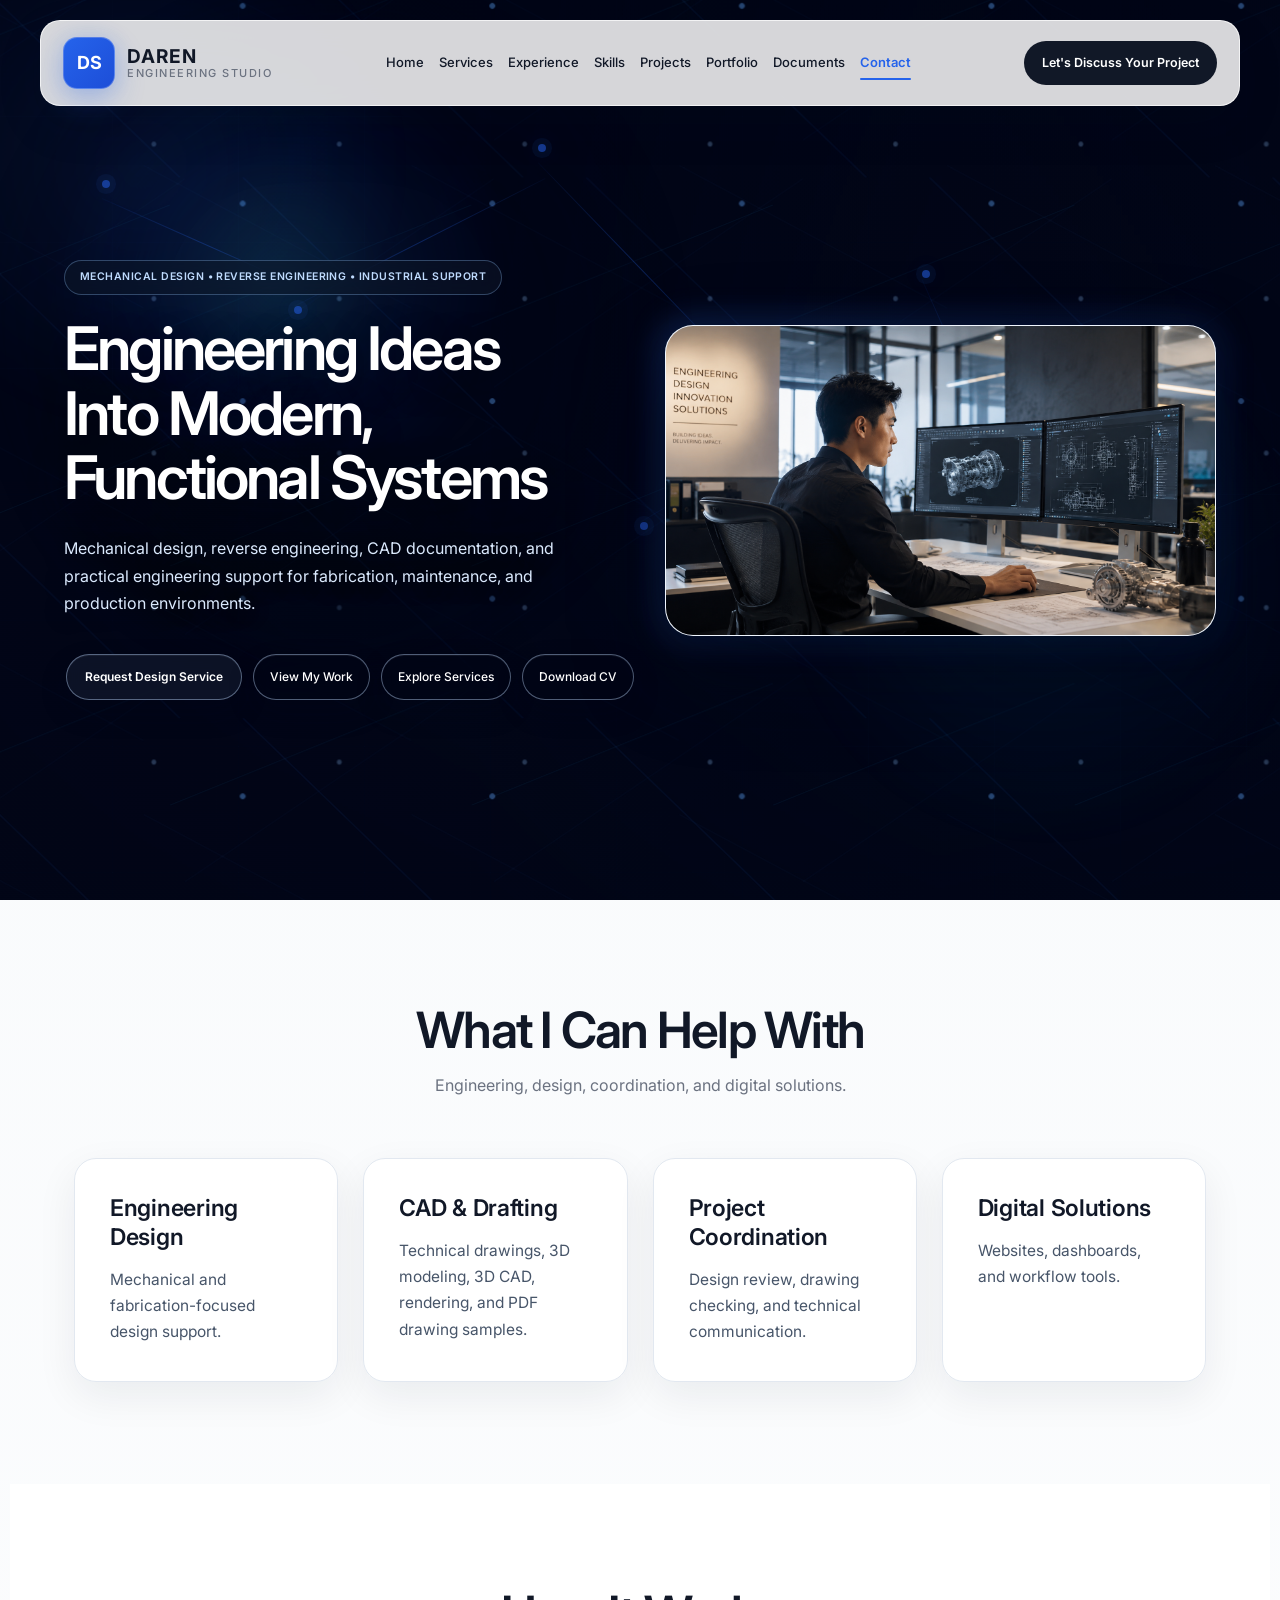
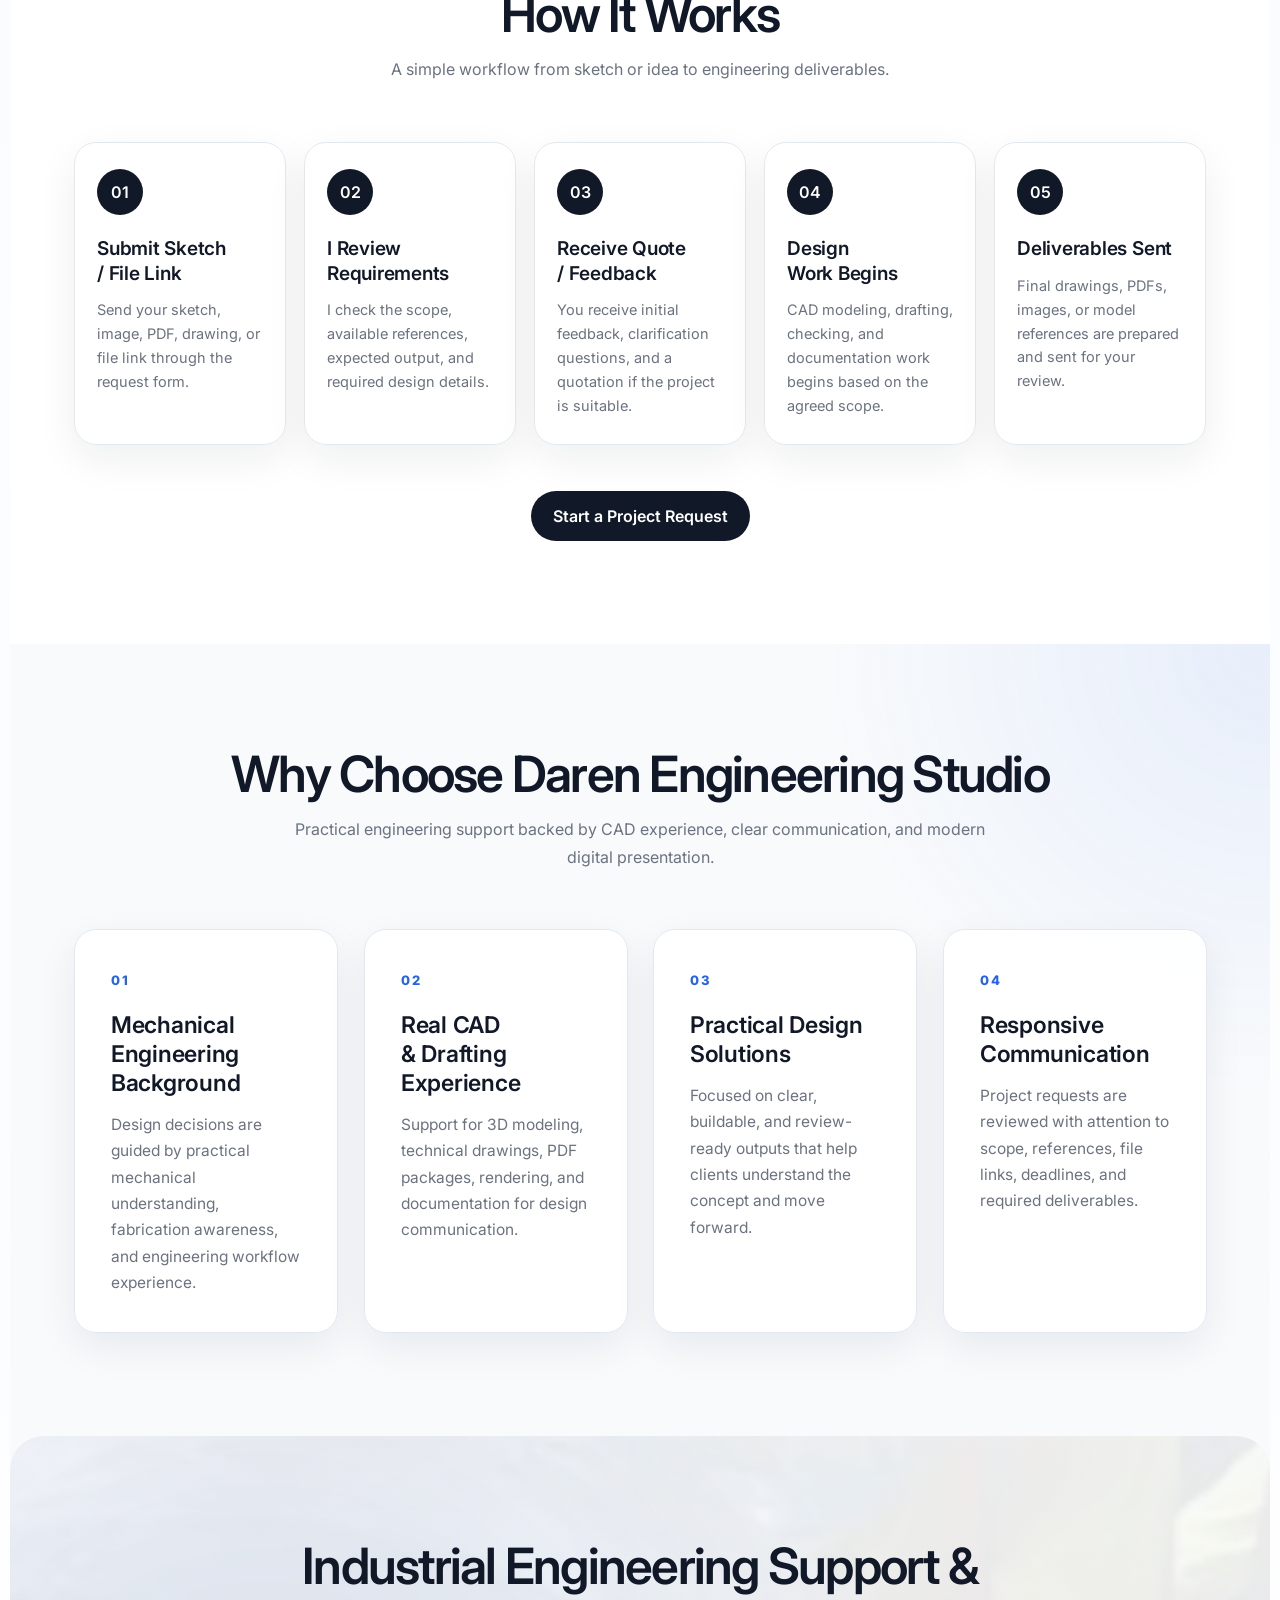
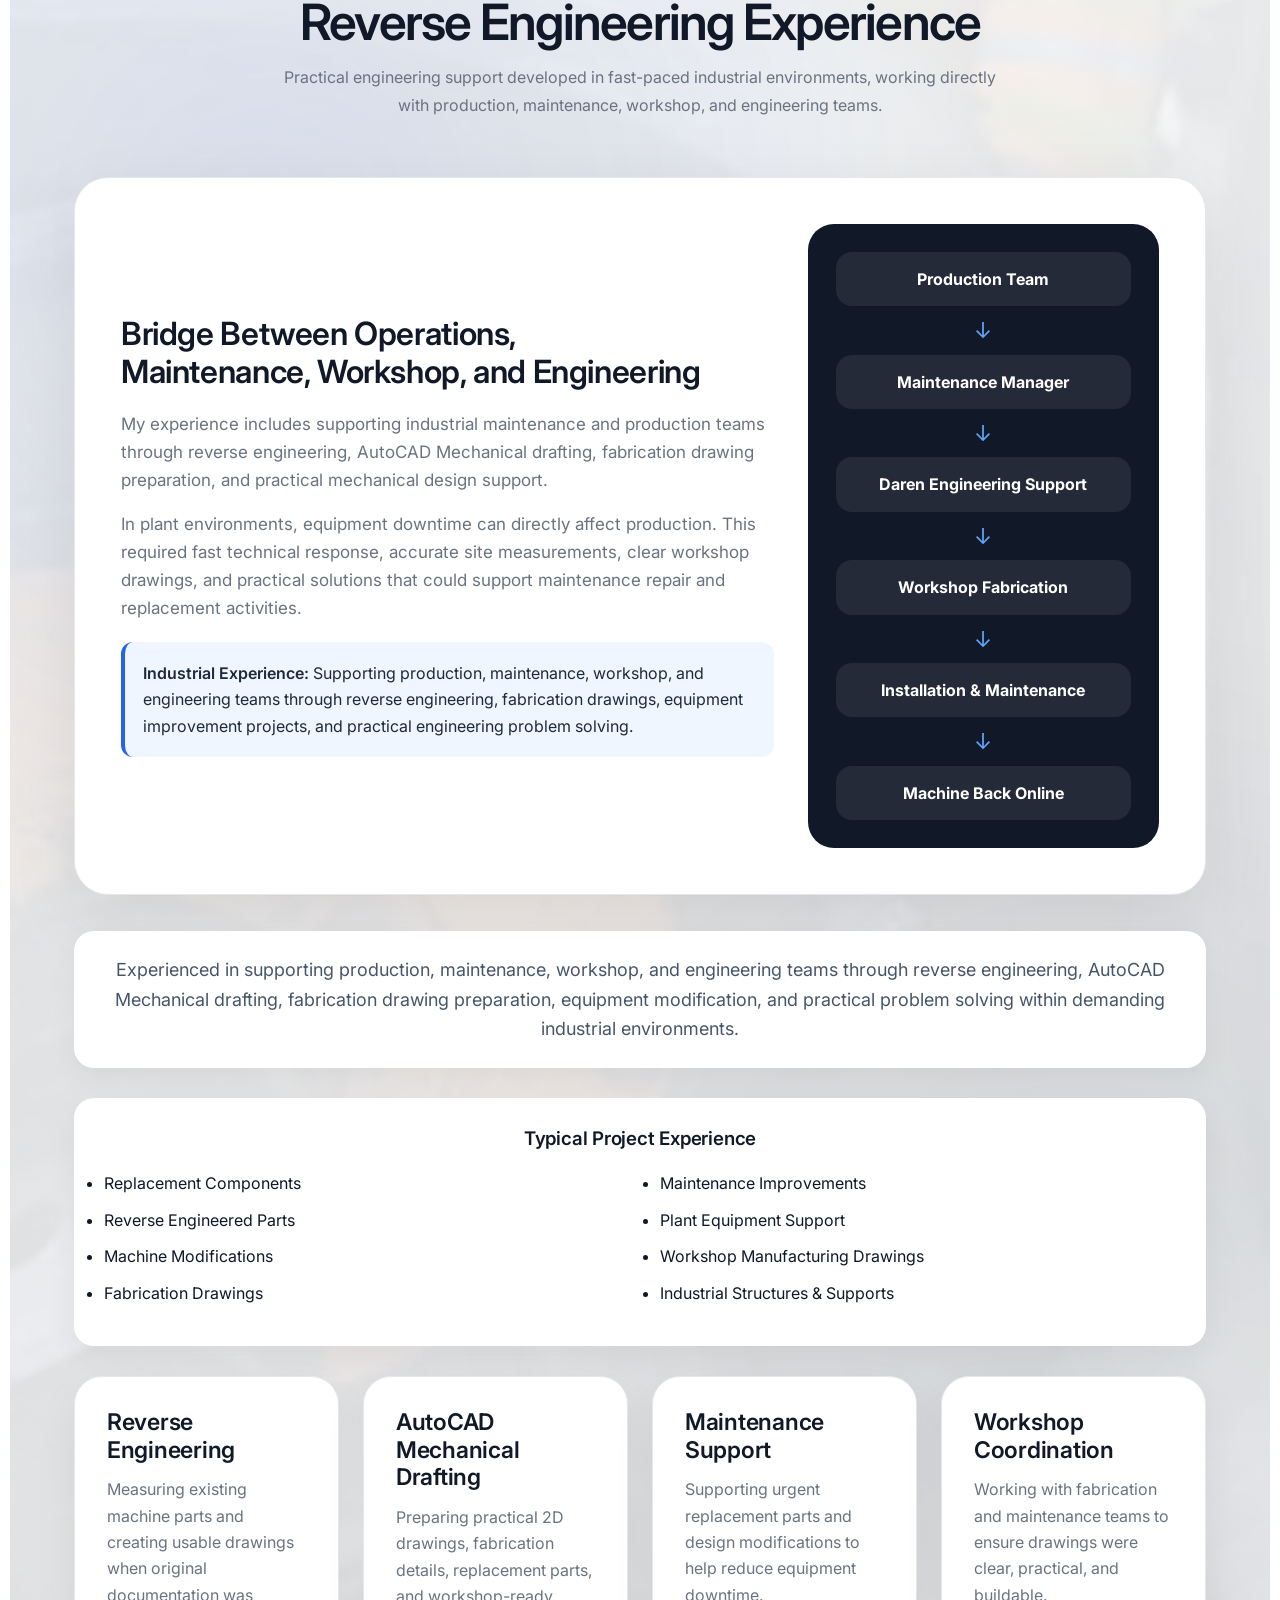
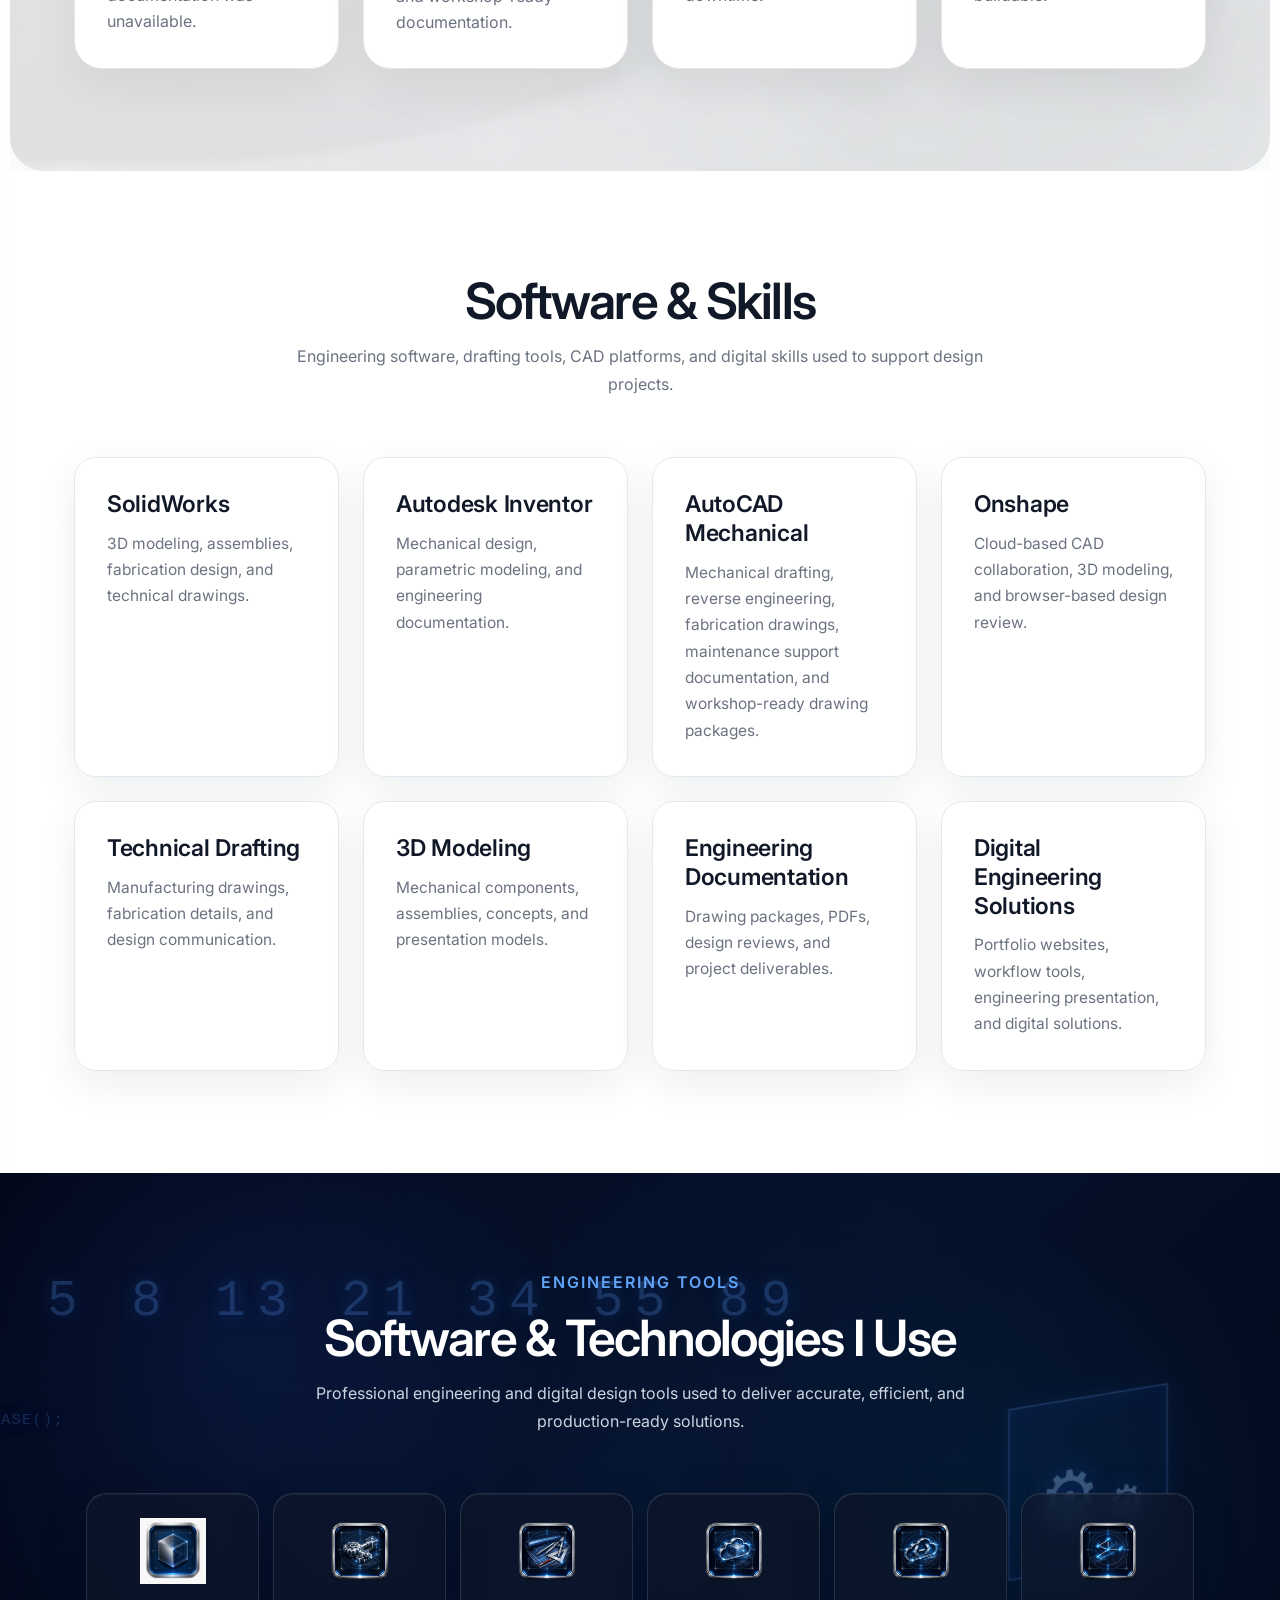
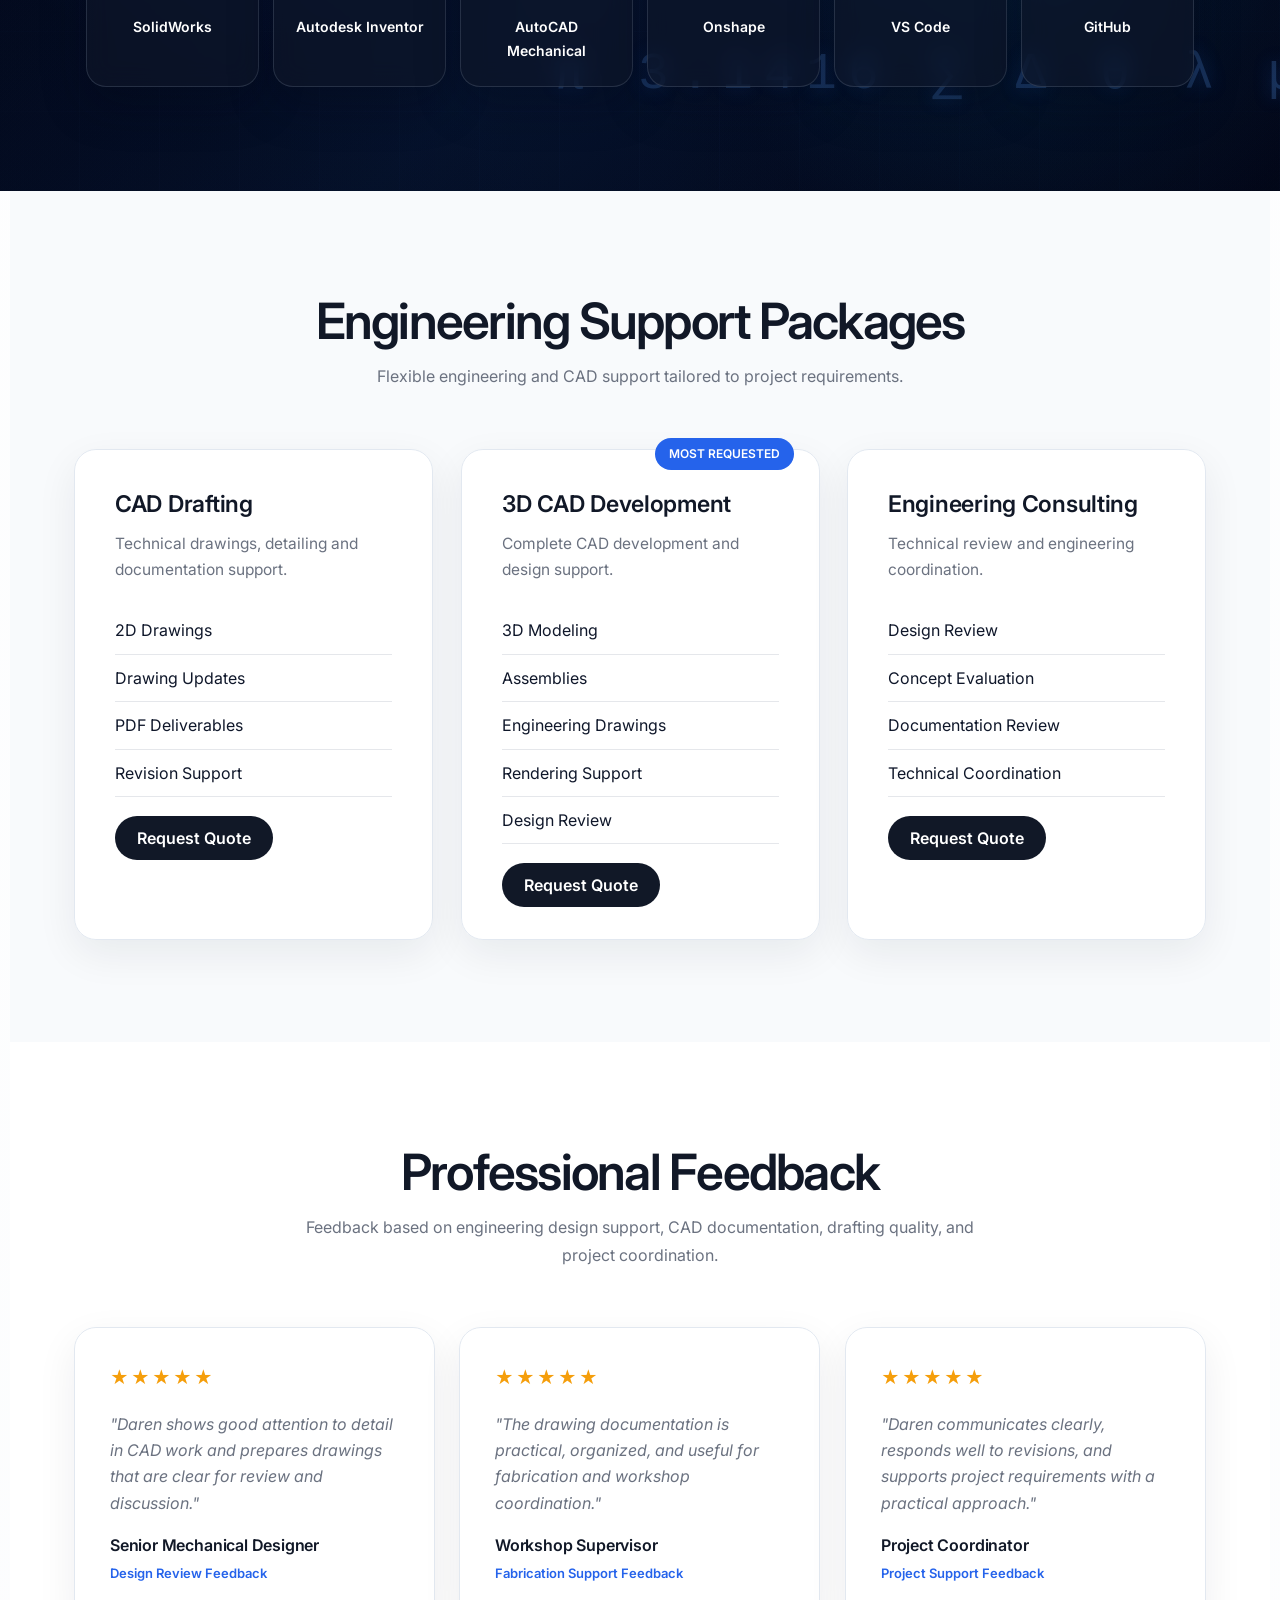
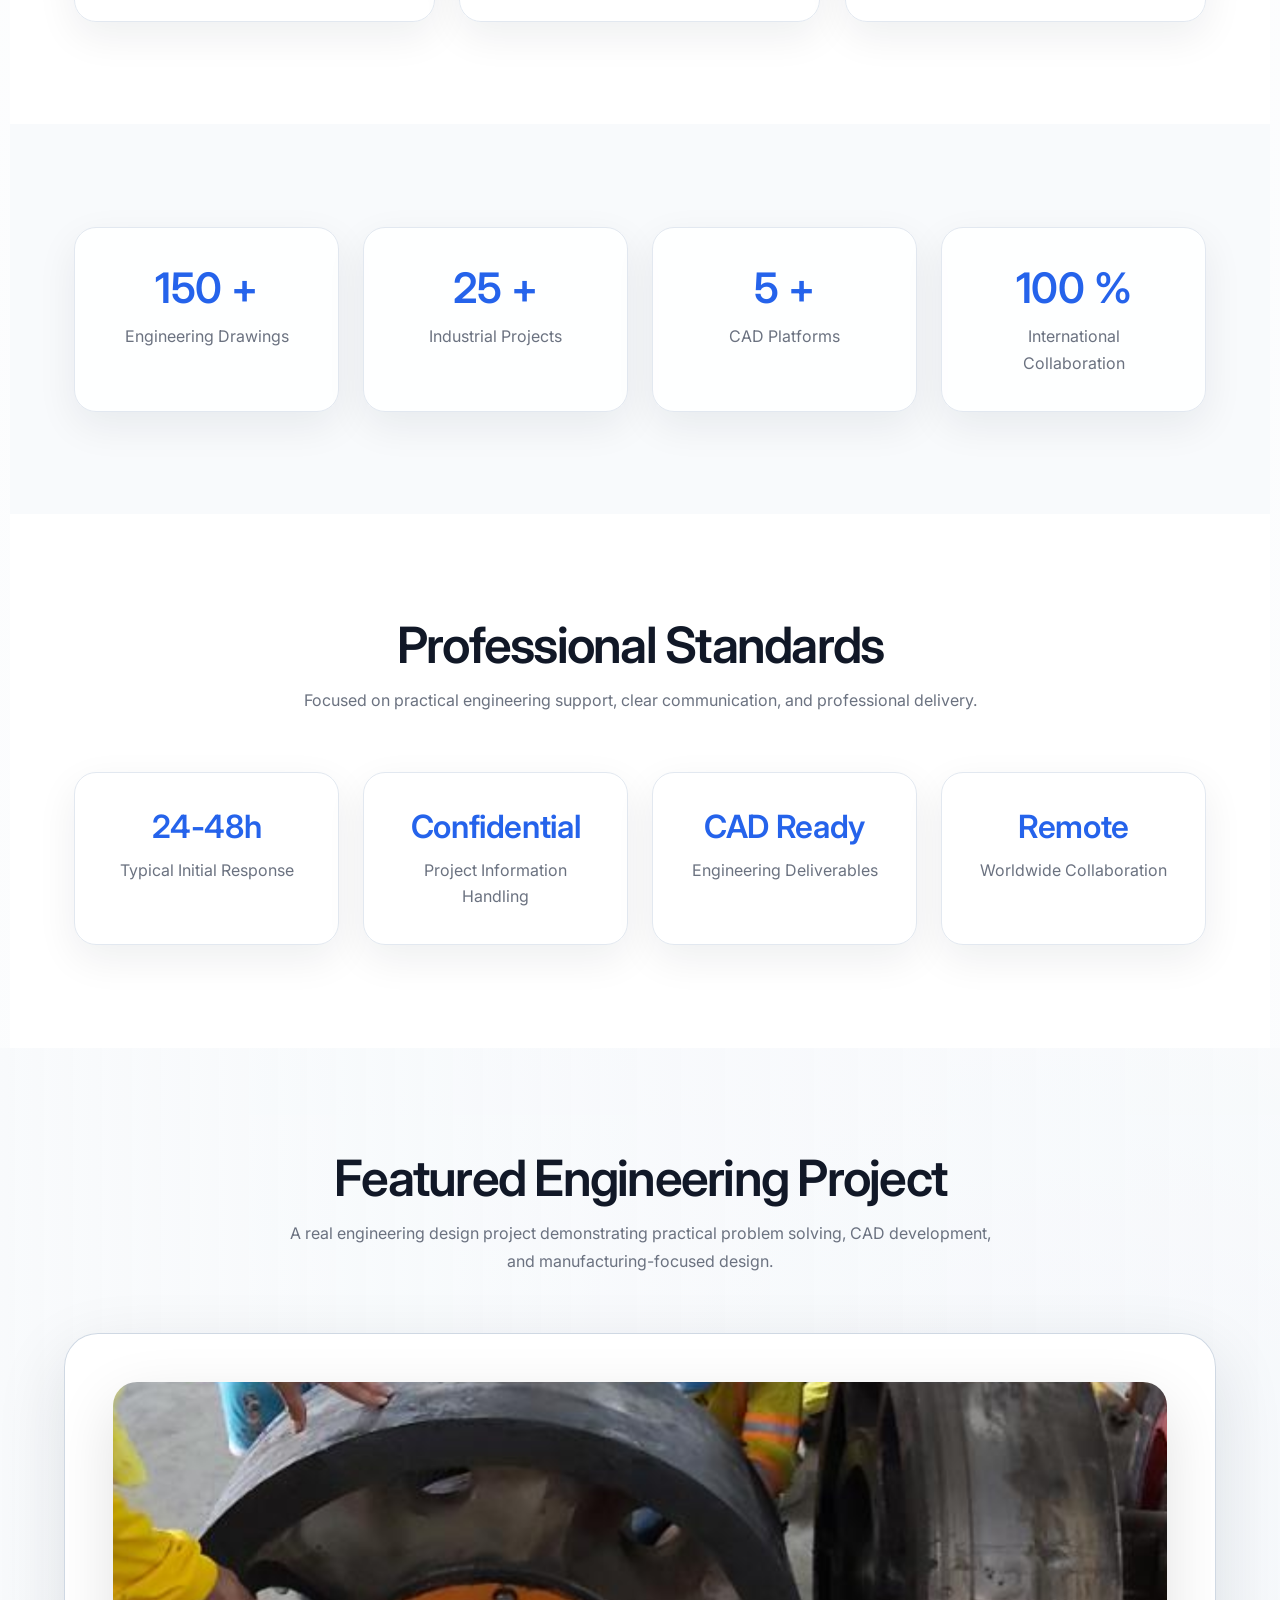
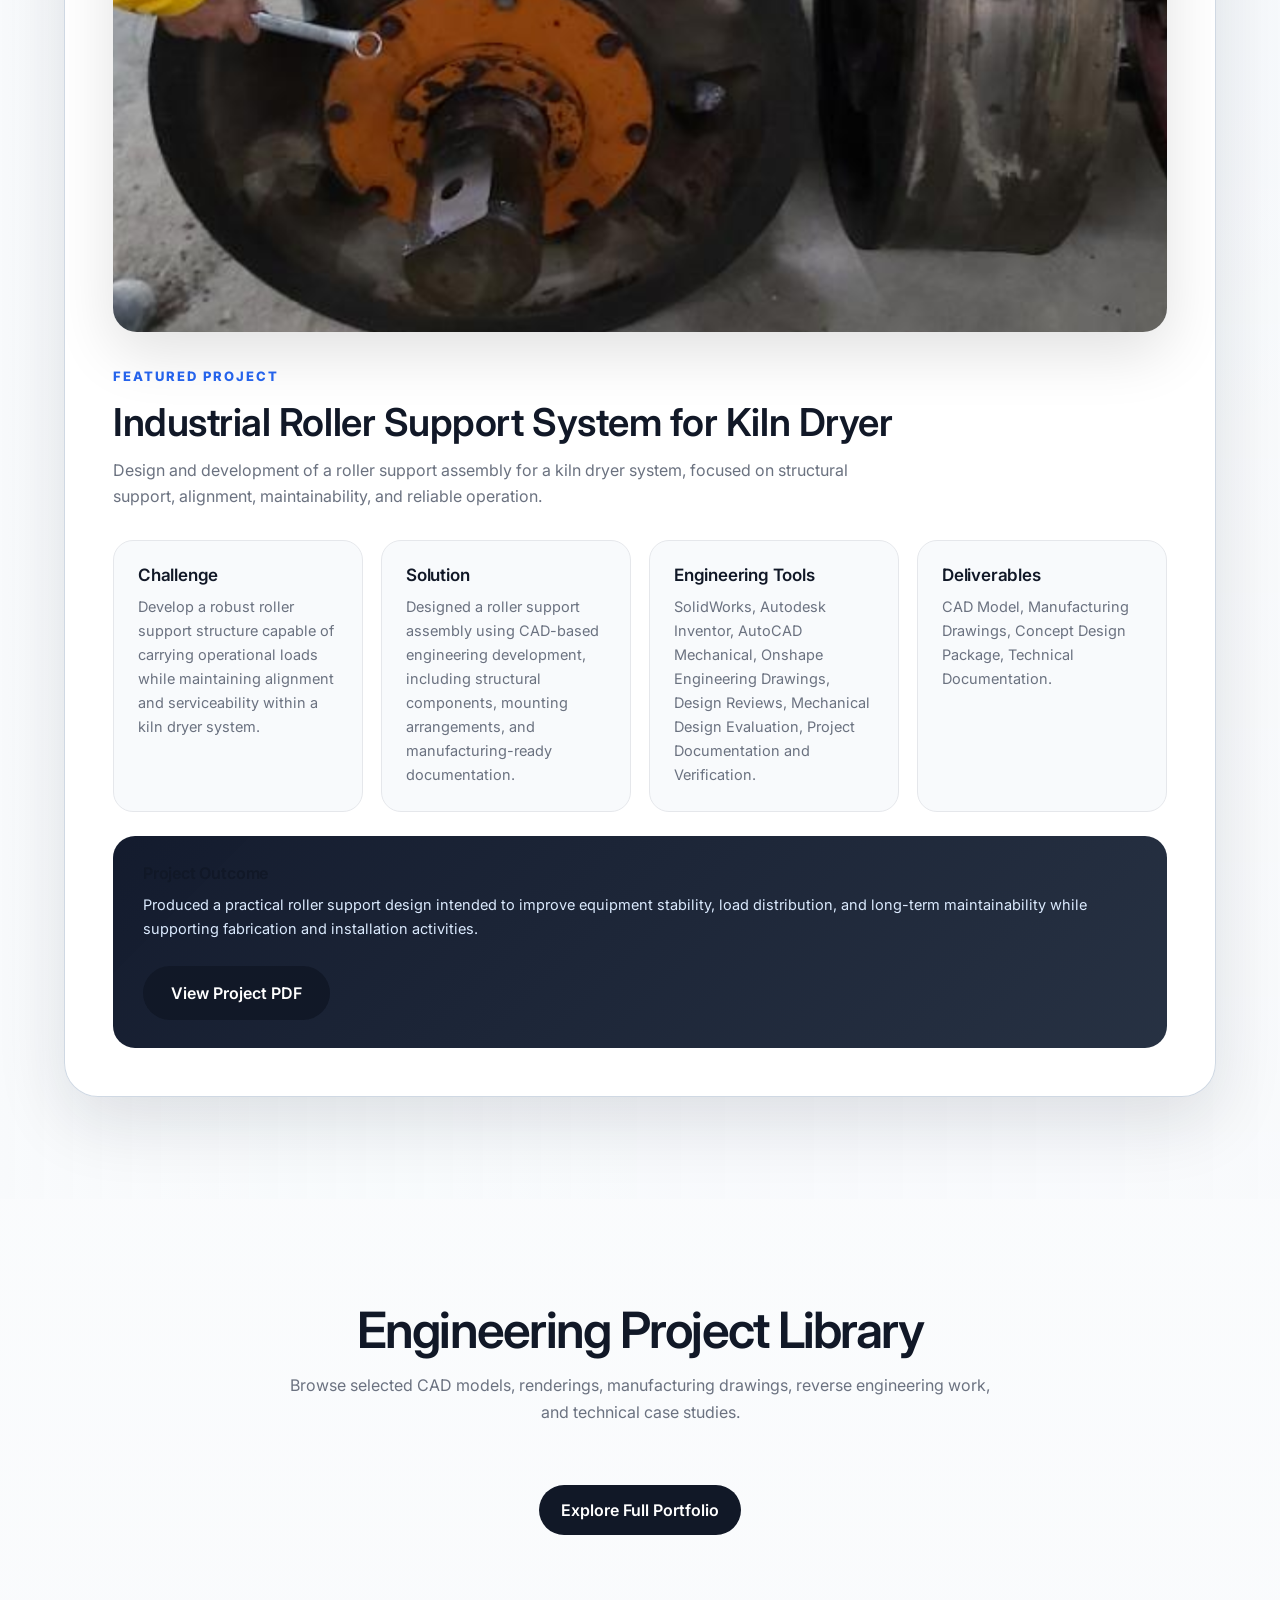
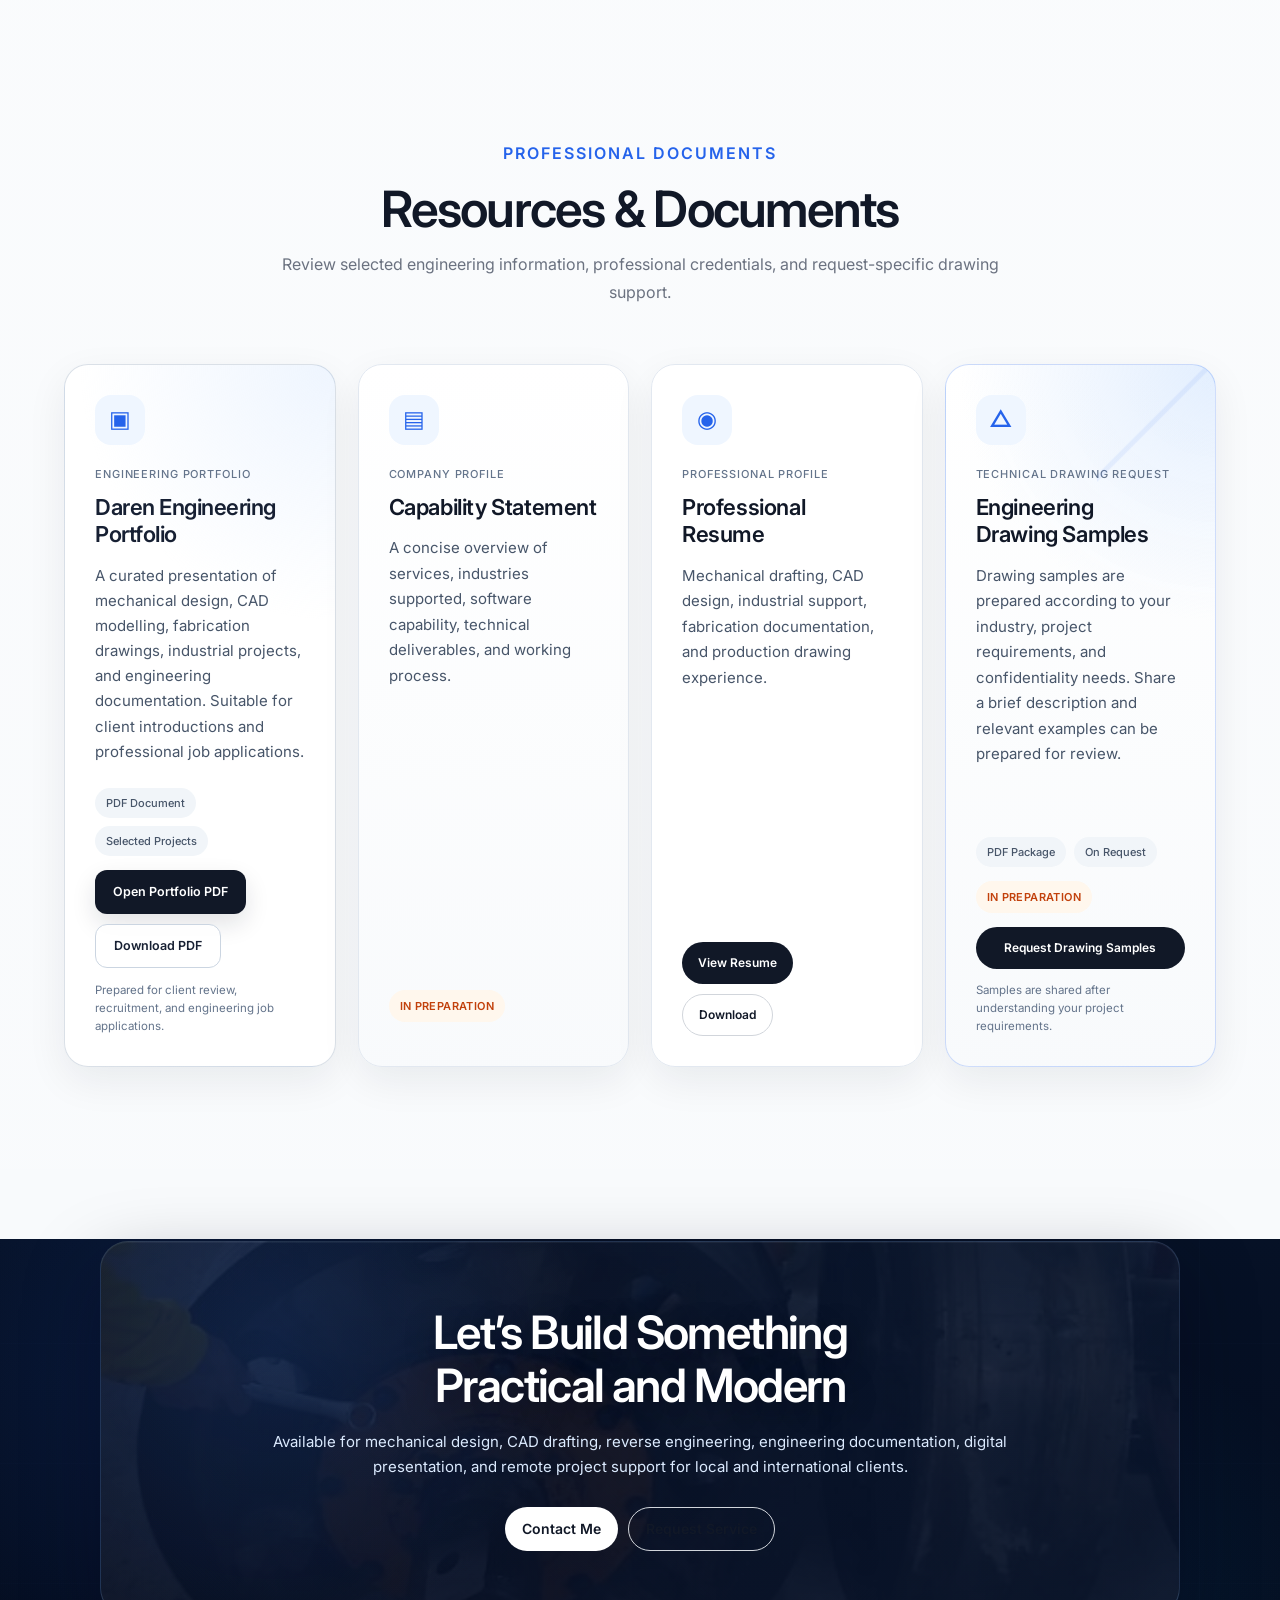
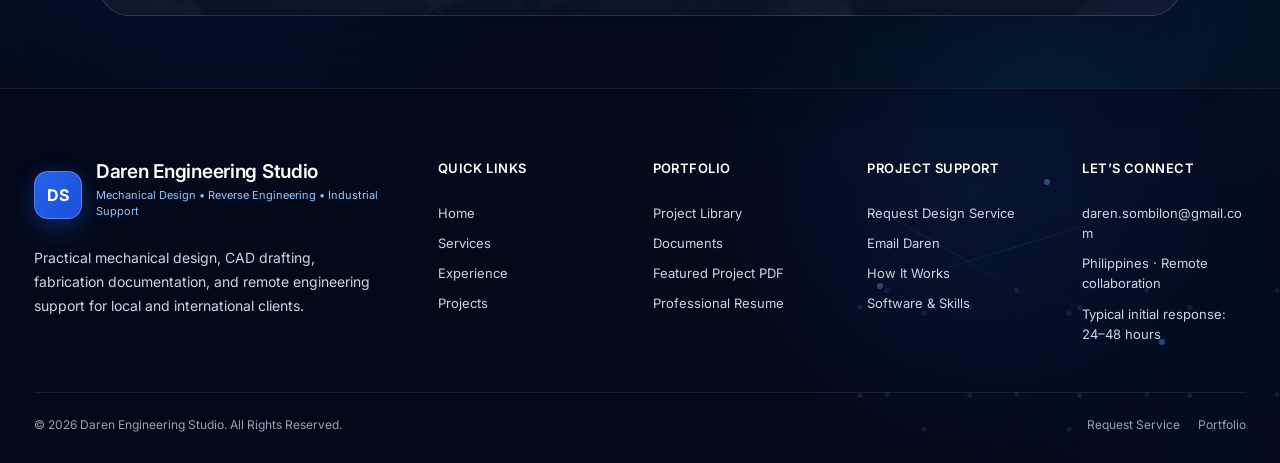
==== commit c463d4e0: "Add files via upload" ====
--- a/index.html
+++ b/index.html
@@ -962,18 +962,37 @@
    </div>
 
    <div class="home-documents-grid">
-    <article class="home-document-card">
+    <article class="home-document-card portfolio-document-card">
      <div class="home-document-icon" aria-hidden="true">▣</div>
      <span class="home-document-type">ENGINEERING PORTFOLIO</span>
-     <h3>Engineering Portfolio</h3>
-     <p>
-      Selected mechanical design, CAD modelling, fabrication drawing,
-      and engineering documentation work.
-     </p>
-     <div class="home-document-actions">
-      <a class="btn-primary" href="portfolio.html">View Portfolio</a>
-      <a class="btn-secondary" href="portfolio.html#documents">View Documents</a>
-     </div>
+     <h3>Daren Engineering Portfolio</h3>
+     <p>
+      A curated presentation of mechanical design, CAD modelling,
+      fabrication drawings, industrial projects, and engineering documentation.
+      Suitable for client introductions and professional job applications.
+     </p>
+     <div class="document-request-meta" aria-label="Portfolio document information">
+      <span>PDF Document</span>
+      <span>Selected Projects</span>
+     </div>
+     <div class="home-document-actions portfolio-file-actions">
+      <a class="btn-primary portfolio-file-link"
+         href="assets/files/portfolio/Daren-Sombilon-Engineering-Portfolio.pdf"
+         target="_blank"
+         rel="noopener noreferrer"
+         data-file-candidates="assets/files/portfolio/Daren-Sombilon-Engineering-Portfolio.pdf|assets/files/Daren-Sombilon-Engineering-Portfolio.pdf|assets/files/Engineering-Portfolio.pdf|assets/files/Drawing-Sample-Portfolio.pdf">
+       Open Portfolio PDF
+      </a>
+      <a class="btn-secondary portfolio-file-link"
+         href="assets/files/portfolio/Daren-Sombilon-Engineering-Portfolio.pdf"
+         download="Daren-Sombilon-Engineering-Portfolio.pdf"
+         data-file-candidates="assets/files/portfolio/Daren-Sombilon-Engineering-Portfolio.pdf|assets/files/Daren-Sombilon-Engineering-Portfolio.pdf|assets/files/Engineering-Portfolio.pdf|assets/files/Drawing-Sample-Portfolio.pdf">
+       Download PDF
+      </a>
+     </div>
+     <small class="portfolio-purpose-note">
+      Prepared for client review, recruitment, and engineering job applications.
+     </small>
     </article>
 
     <article class="home-document-card is-preparation">
@@ -1006,18 +1025,26 @@
      </div>
     </article>
 
-    <article class="home-document-card is-request">
+    <article class="home-document-card is-request drawing-request-card">
      <div class="home-document-icon" aria-hidden="true">△</div>
-     <span class="home-document-type">TECHNICAL SAMPLES</span>
+     <span class="home-document-type">TECHNICAL DRAWING REQUEST</span>
      <h3>Engineering Drawing Samples</h3>
      <p>
-      This package is currently being prepared. Share the drawing type,
-      industry, or project information you would like to review.
-     </p>
+      Drawing samples are prepared according to your industry,
+      project requirements, and confidentiality needs.
+      Share a brief description and relevant examples can be prepared for review.
+     </p>
+     <div class="document-request-meta" aria-label="Drawing sample availability">
+      <span>PDF Package</span>
+      <span>On Request</span>
+     </div>
      <div class="document-status">In Preparation</div>
      <a class="btn-primary document-request-btn" href="request.html">
-      Discuss Your Request
+      Request Drawing Samples
      </a>
+     <small class="document-request-note">
+      Samples are shared after understanding your project requirements.
+     </small>
     </article>
    </div>
   </section>
@@ -1155,6 +1182,51 @@
     resetHeroMotion();
    })();
   </script>
+  
+<script>
+(() => {
+    const links = document.querySelectorAll(".portfolio-file-link[data-file-candidates]");
+    if (!links.length) return;
+
+    const resolved = new Map();
+
+    async function findExistingPath(candidates) {
+        const key = candidates.join("|");
+        if (resolved.has(key)) return resolved.get(key);
+
+        for (const path of candidates) {
+            try {
+                const response = await fetch(path, {
+                    method: "HEAD",
+                    cache: "no-store"
+                });
+
+                if (response.ok) {
+                    resolved.set(key, path);
+                    return path;
+                }
+            } catch (_) {
+                // Continue to the next known legacy location.
+            }
+        }
+
+        const fallback = candidates[0];
+        resolved.set(key, fallback);
+        return fallback;
+    }
+
+    links.forEach(async (link) => {
+        const candidates = link.dataset.fileCandidates
+            .split("|")
+            .map((item) => item.trim())
+            .filter(Boolean);
+
+        const path = await findExistingPath(candidates);
+        link.href = path;
+    });
+})();
+</script>
+
   <script defer src="js/main.js">
   </script>
  </body>
--- a/css/style.css
+++ b/css/style.css
@@ -6424,3 +6424,295 @@
     }
 }
 
+/* =========================================================
+   DAREN ENGINEERING STUDIO — V8 DRAWING SAMPLE REQUEST
+   Request-based Engineering Drawing Samples treatment.
+   Keep this block at the END of style.css.
+========================================================= */
+
+/* ---------- SHARED REQUEST CARD VISUAL ---------- */
+
+.drawing-request-card,
+.document-card-request {
+    position: relative;
+    overflow: hidden;
+    border-color: rgba(37, 99, 235, 0.22);
+    background:
+        radial-gradient(
+            circle at 100% 0%,
+            rgba(219, 234, 254, 0.78),
+            transparent 34%
+        ),
+        linear-gradient(
+            180deg,
+            rgba(255, 255, 255, 0.98),
+            rgba(248, 250, 252, 0.98)
+        );
+}
+
+.drawing-request-card::before,
+.document-card-request::before {
+    content: "";
+    position: absolute;
+    top: 0;
+    right: 0;
+    width: 118px;
+    height: 118px;
+    pointer-events: none;
+    background:
+        linear-gradient(
+            135deg,
+            transparent 46%,
+            rgba(37, 99, 235, 0.08) 47%,
+            rgba(37, 99, 235, 0.08) 49%,
+            transparent 50%
+        );
+}
+
+.drawing-request-card:hover,
+.document-card-request:hover {
+    border-color: rgba(37, 99, 235, 0.38);
+    box-shadow:
+        0 26px 68px rgba(15, 23, 42, 0.11),
+        0 0 0 1px rgba(37, 99, 235, 0.04);
+}
+
+/* ---------- HOMEPAGE DOCUMENT CARD ---------- */
+
+.document-request-meta {
+    display: flex;
+    flex-wrap: wrap;
+    gap: 8px;
+    margin-top: auto;
+    margin-bottom: 14px;
+}
+
+.document-request-meta span {
+    display: inline-flex;
+    align-items: center;
+    min-height: 30px;
+    padding: 6px 11px;
+    border-radius: 999px;
+    background: #f1f5f9;
+    color: #475569;
+    font-size: 11px;
+    font-weight: 500;
+}
+
+.drawing-request-card .document-status {
+    margin-top: 0;
+}
+
+.document-request-note {
+    display: block;
+    margin-top: 13px;
+    color: #64748b;
+    font-size: 11.5px;
+    line-height: 1.55;
+}
+
+/* ---------- PORTFOLIO DOCUMENT CARD ---------- */
+
+.document-card-request .document-content {
+    display: flex;
+    flex-direction: column;
+    min-height: 100%;
+}
+
+.document-card-request .document-content > p {
+    margin-bottom: 20px;
+}
+
+.document-preparation-status {
+    width: fit-content;
+    display: inline-flex;
+    align-items: center;
+    gap: 8px;
+    margin-top: 2px;
+    margin-bottom: 17px;
+    padding: 8px 12px;
+    border-radius: 999px;
+    background: #fff7ed;
+    color: #c2410c;
+    font-size: 11px;
+    font-weight: 600;
+    letter-spacing: 0.045em;
+    text-transform: uppercase;
+}
+
+.document-status-dot {
+    width: 7px;
+    height: 7px;
+    flex: 0 0 auto;
+    border-radius: 50%;
+    background: #f97316;
+    box-shadow: 0 0 0 4px rgba(249, 115, 22, 0.12);
+}
+
+.document-request-actions {
+    margin-top: auto;
+}
+
+.document-request-actions .btn-primary {
+    min-height: 44px;
+    display: inline-flex;
+    align-items: center;
+    justify-content: center;
+    padding: 11px 18px;
+    white-space: nowrap;
+}
+
+.document-confidentiality-note {
+    margin: 14px 0 0 !important;
+    color: #64748b !important;
+    font-size: 11.5px !important;
+    line-height: 1.55 !important;
+}
+
+/* Ensure card height and action placement remain balanced */
+.document-grid .document-card {
+    height: 100%;
+}
+
+.document-grid .document-content {
+    min-width: 0;
+}
+
+/* ---------- RESPONSIVE ---------- */
+
+@media (max-width: 640px) {
+    .document-request-actions,
+    .document-request-actions .btn-primary {
+        width: 100%;
+    }
+
+    .document-request-actions .btn-primary {
+        text-align: center;
+    }
+}
+
+/* =========================================================
+   DAREN ENGINEERING STUDIO — V9 PORTFOLIO FILE RETENTION
+   Keeps the Engineering Portfolio prominent for clients,
+   recruitment, and job applications.
+========================================================= */
+
+.portfolio-document-card {
+    border-color: rgba(148, 163, 184, 0.34);
+    background:
+        radial-gradient(
+            circle at 100% 0%,
+            rgba(219, 234, 254, 0.46),
+            transparent 34%
+        ),
+        rgba(255, 255, 255, 0.96);
+}
+
+.portfolio-document-card h3,
+.portfolio-document-card .document-content h3 {
+    color: #172033;
+    font-weight: 600;
+    letter-spacing: -0.022em;
+}
+
+.portfolio-document-card p,
+.portfolio-document-card .document-content > p {
+    color: #475569;
+    font-weight: 400;
+    line-height: 1.68;
+}
+
+.portfolio-file-actions {
+    display: flex;
+    flex-wrap: wrap;
+    align-items: center;
+    gap: 10px;
+    margin-top: auto;
+}
+
+.portfolio-file-actions .btn-primary,
+.portfolio-file-actions .btn-secondary {
+    min-height: 44px;
+    display: inline-flex;
+    align-items: center;
+    justify-content: center;
+    padding: 11px 18px;
+    border-radius: 12px;
+    font-size: 12.5px;
+    font-weight: 600;
+    line-height: 1;
+}
+
+.portfolio-file-actions .btn-primary {
+    background: #111827;
+    color: #ffffff;
+    box-shadow: 0 10px 25px rgba(15, 23, 42, 0.12);
+}
+
+.portfolio-file-actions .btn-secondary {
+    border: 1px solid #cbd5e1;
+    background: rgba(255, 255, 255, 0.90);
+    color: #172033;
+}
+
+.portfolio-file-actions .btn-primary:hover,
+.portfolio-file-actions .btn-secondary:hover {
+    transform: translateY(-2px);
+}
+
+.portfolio-file-actions .btn-primary:hover {
+    background: #1e293b;
+    box-shadow: 0 14px 30px rgba(15, 23, 42, 0.16);
+}
+
+.portfolio-file-actions .btn-secondary:hover {
+    border-color: #94a3b8;
+    background: #ffffff;
+}
+
+.portfolio-purpose-note {
+    display: block;
+    margin-top: 14px;
+    color: #64748b;
+    font-size: 11.5px;
+    font-weight: 400;
+    line-height: 1.55;
+}
+
+.home-document-card.portfolio-document-card {
+    min-height: 410px;
+}
+
+.document-card.portfolio-document-card .document-content {
+    display: flex;
+    flex-direction: column;
+    min-height: 100%;
+}
+
+/* Apple/Tesla-inspired restraint:
+   dark enough for confidence, but not excessively heavy. */
+.document-card h3,
+.home-document-card h3 {
+    font-weight: 600;
+}
+
+.document-card p,
+.home-document-card p {
+    font-weight: 400;
+}
+
+.document-meta span,
+.document-request-meta span,
+.document-type,
+.home-document-type {
+    font-weight: 500;
+}
+
+@media (max-width: 640px) {
+    .portfolio-file-actions,
+    .portfolio-file-actions .btn-primary,
+    .portfolio-file-actions .btn-secondary {
+        width: 100%;
+    }
+}
+
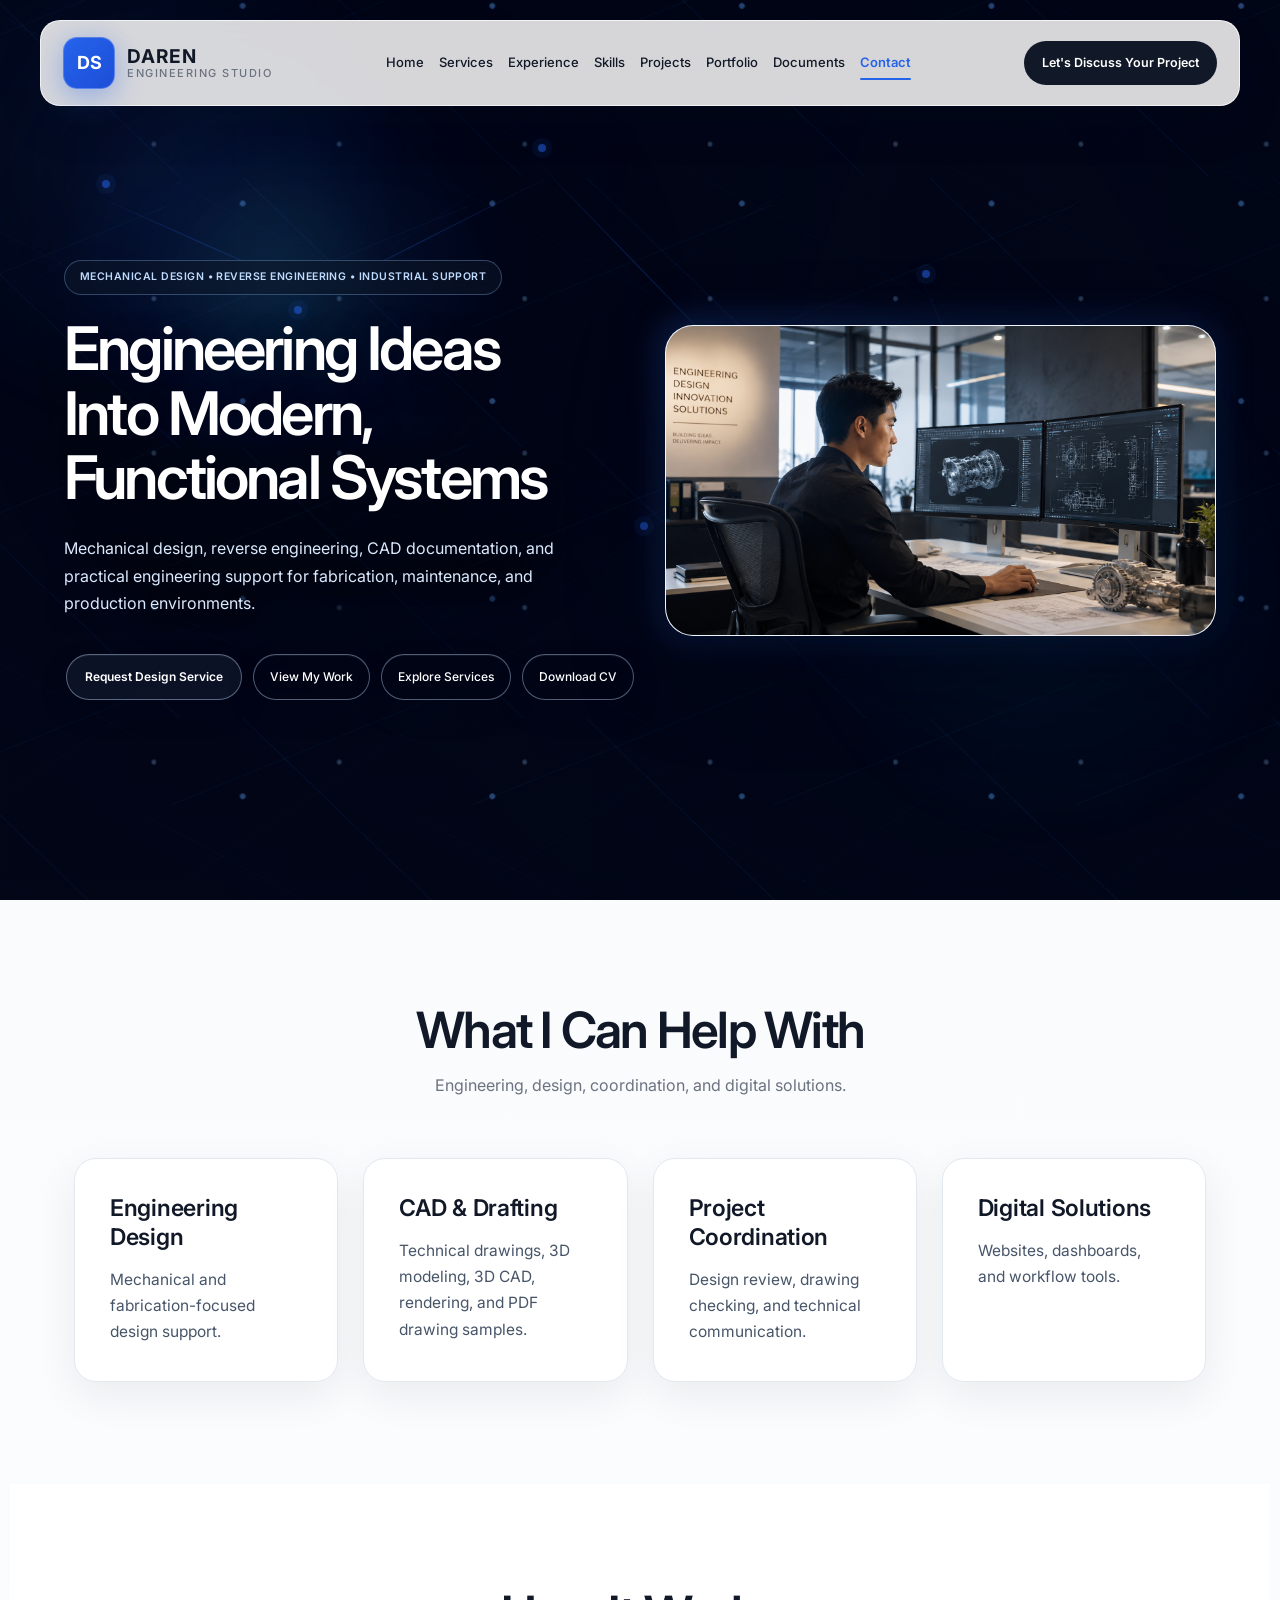
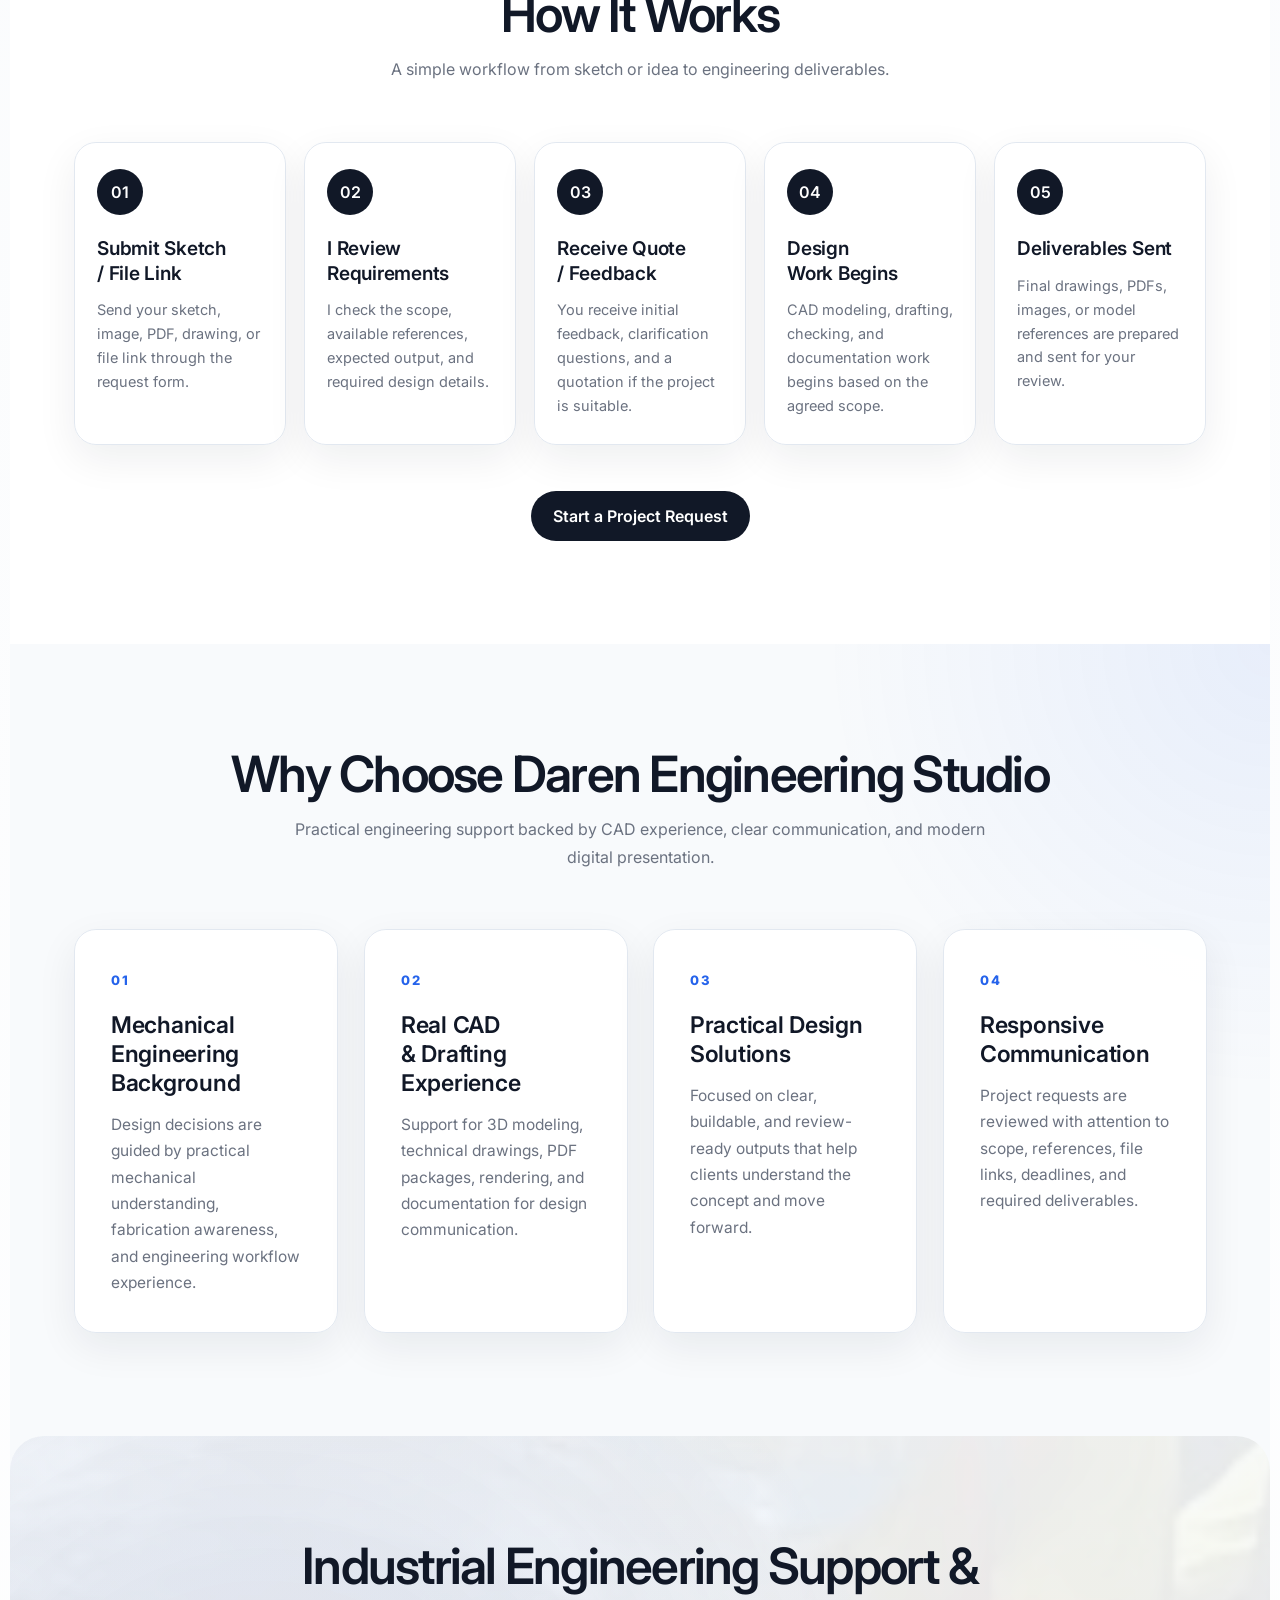
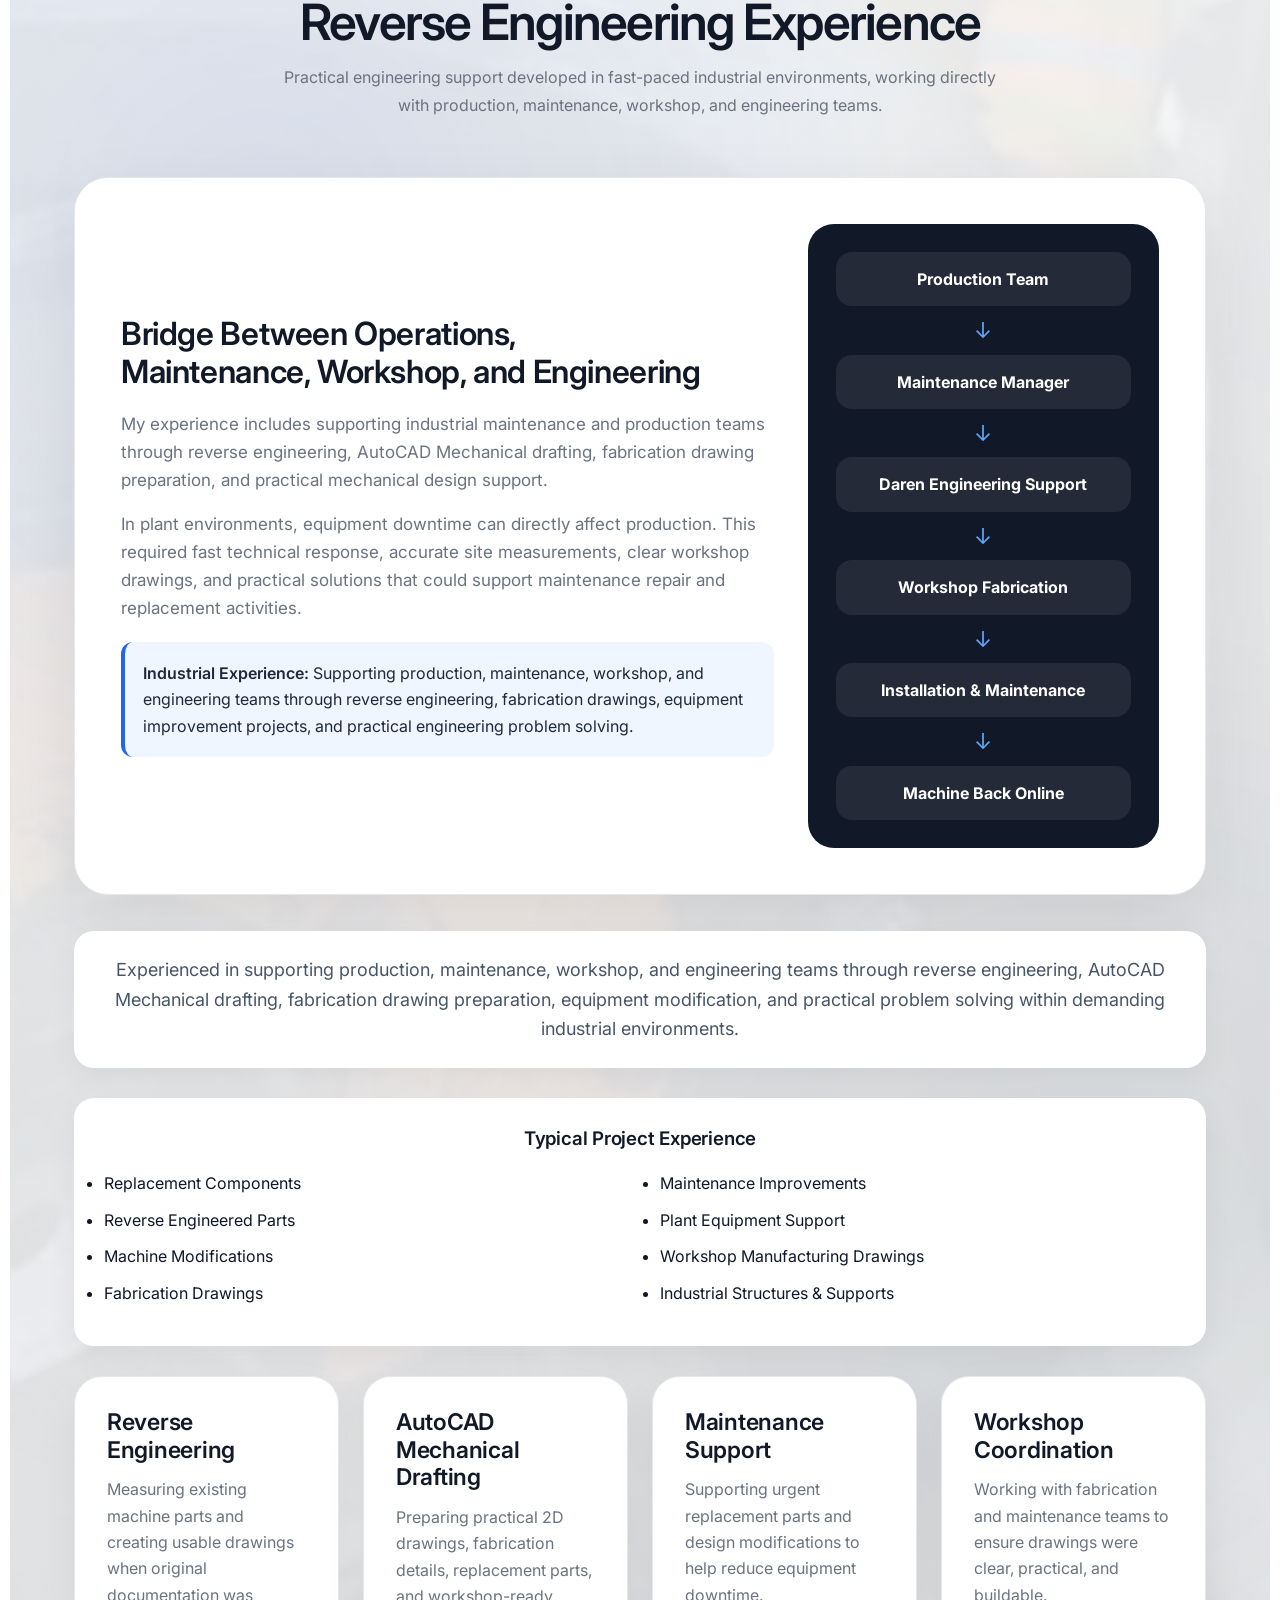
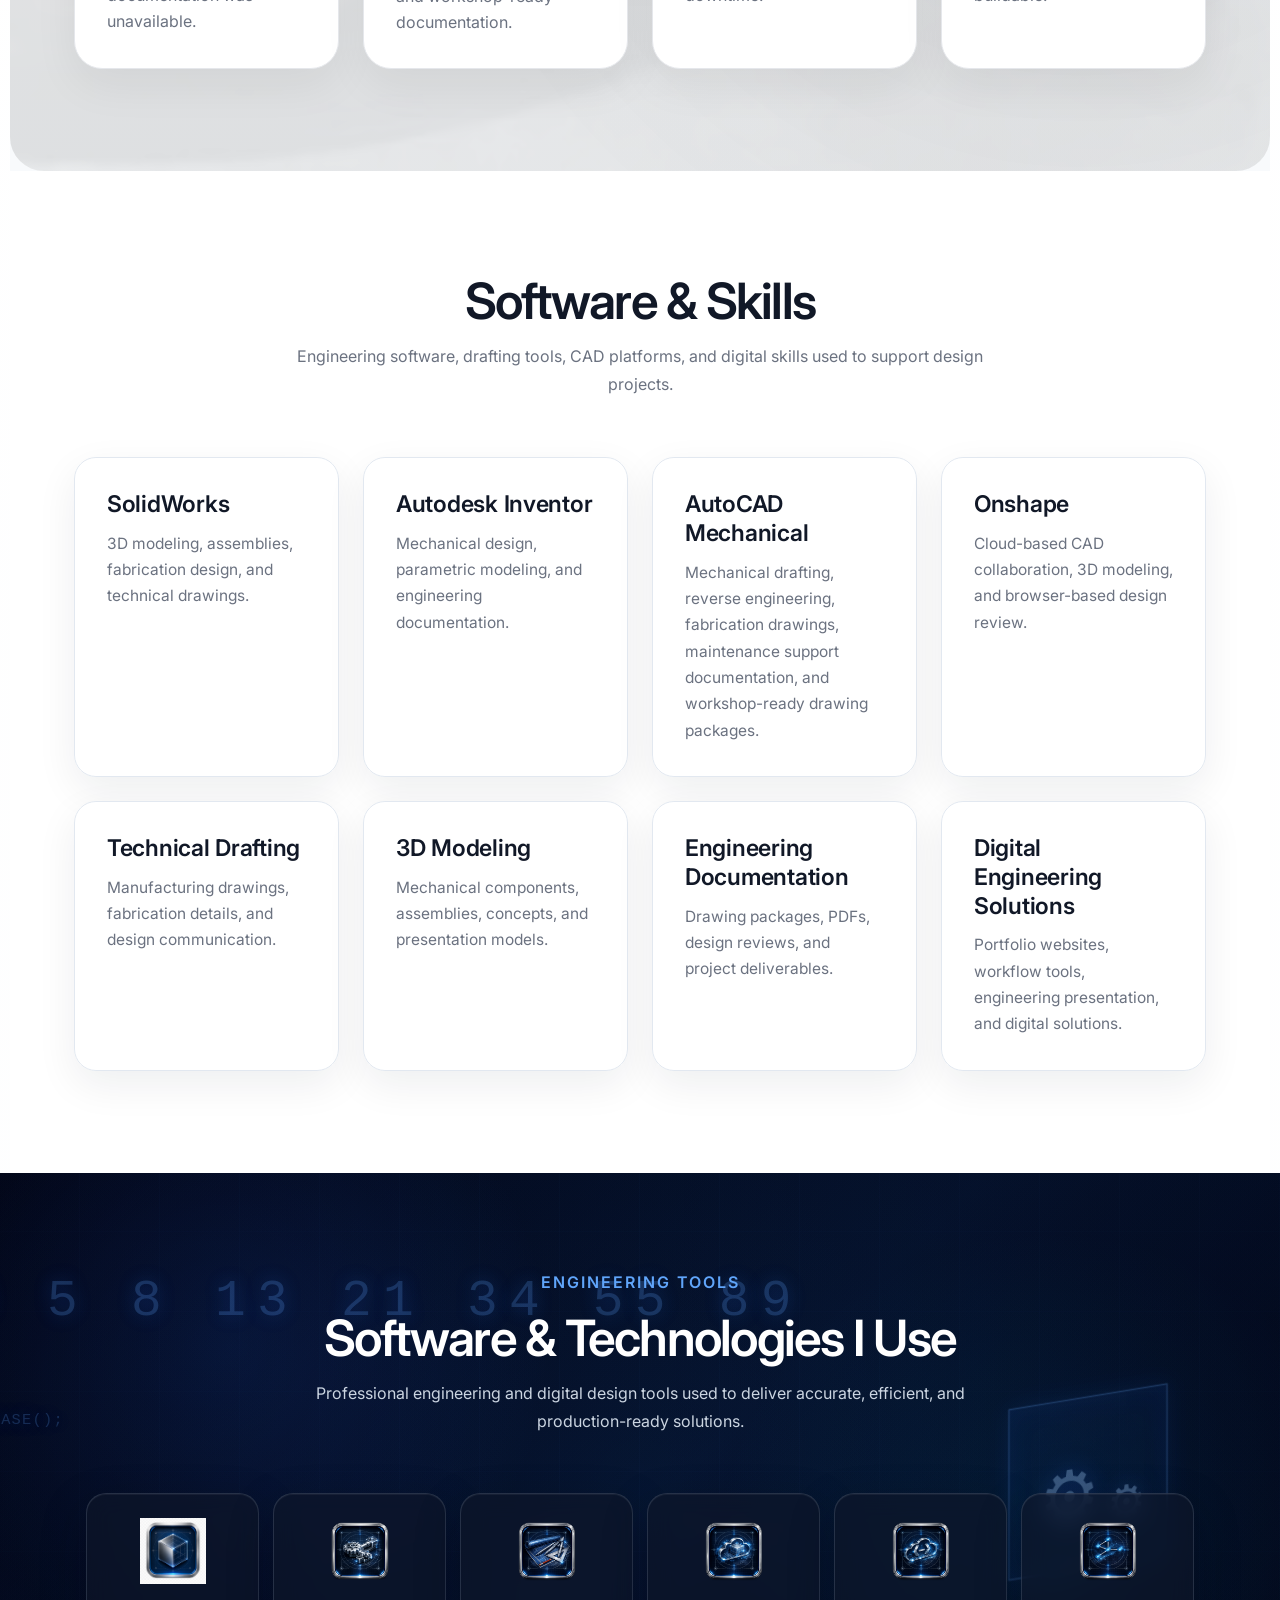
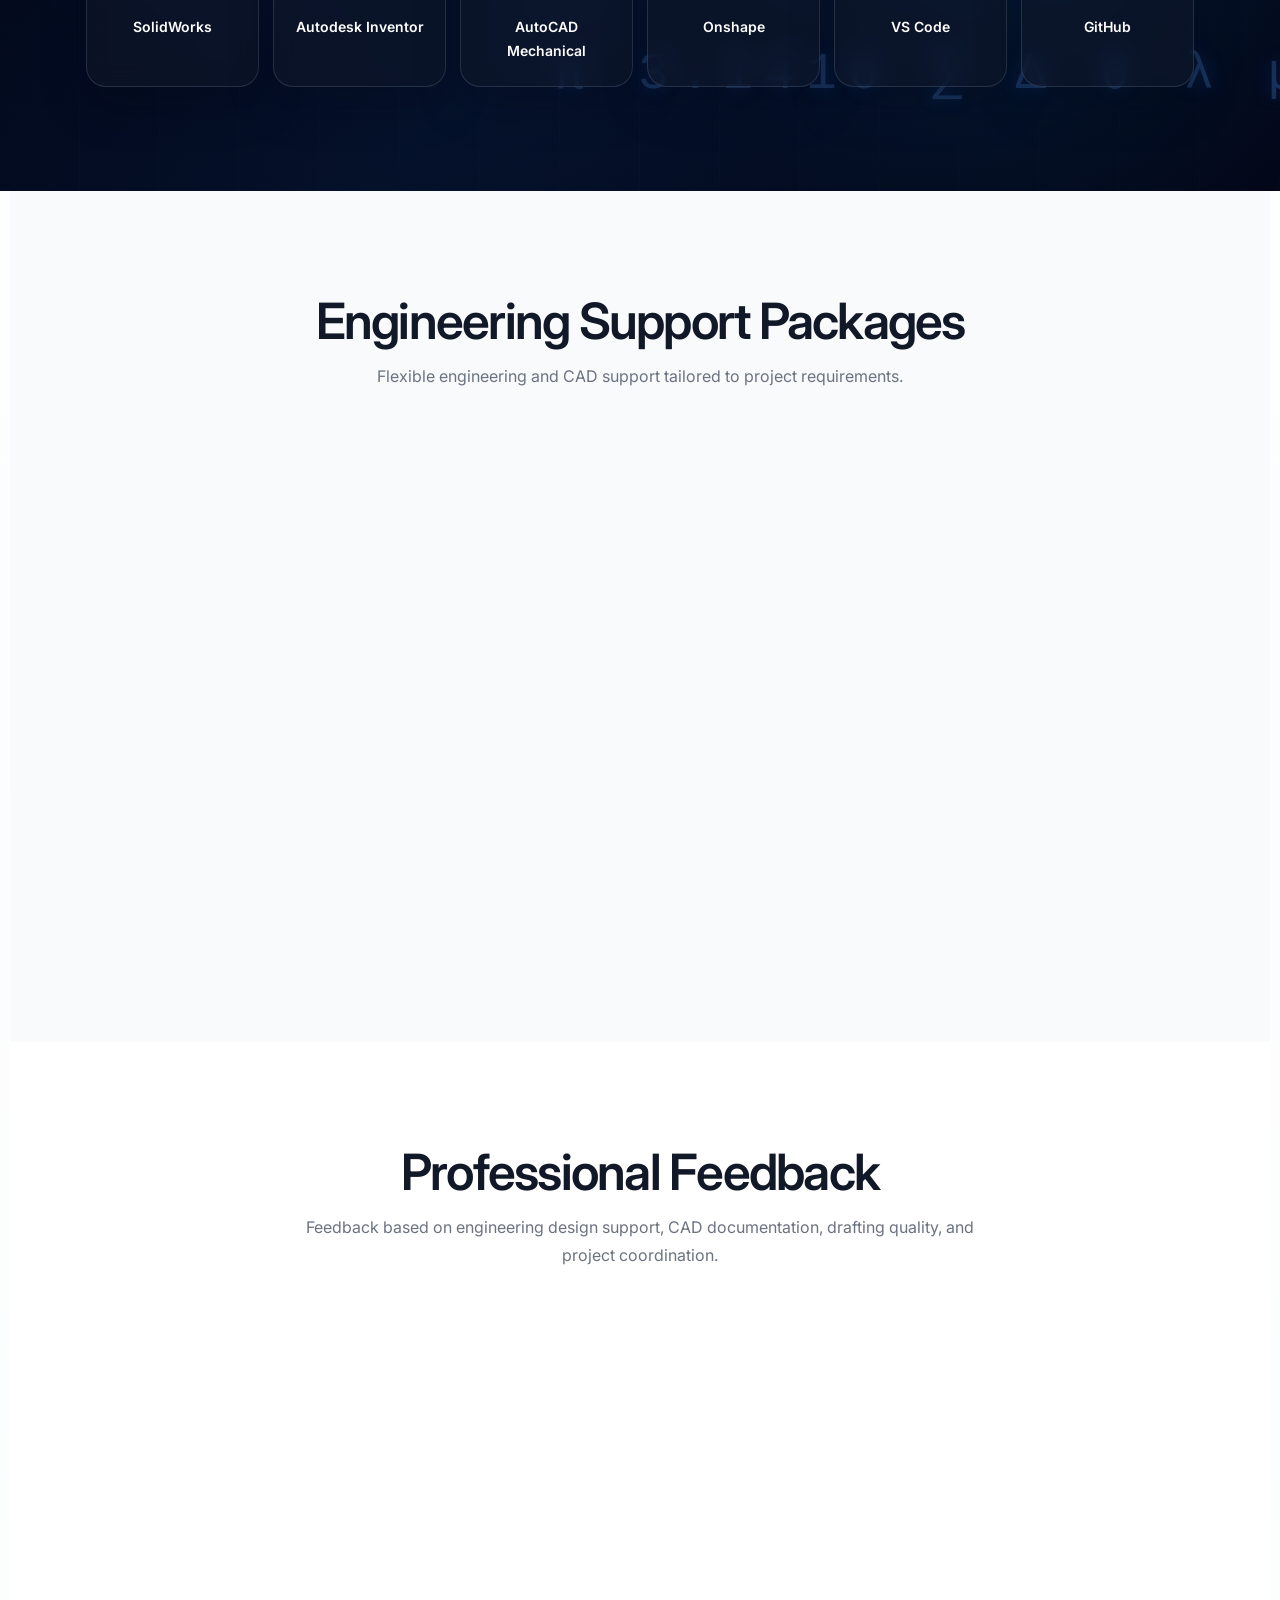
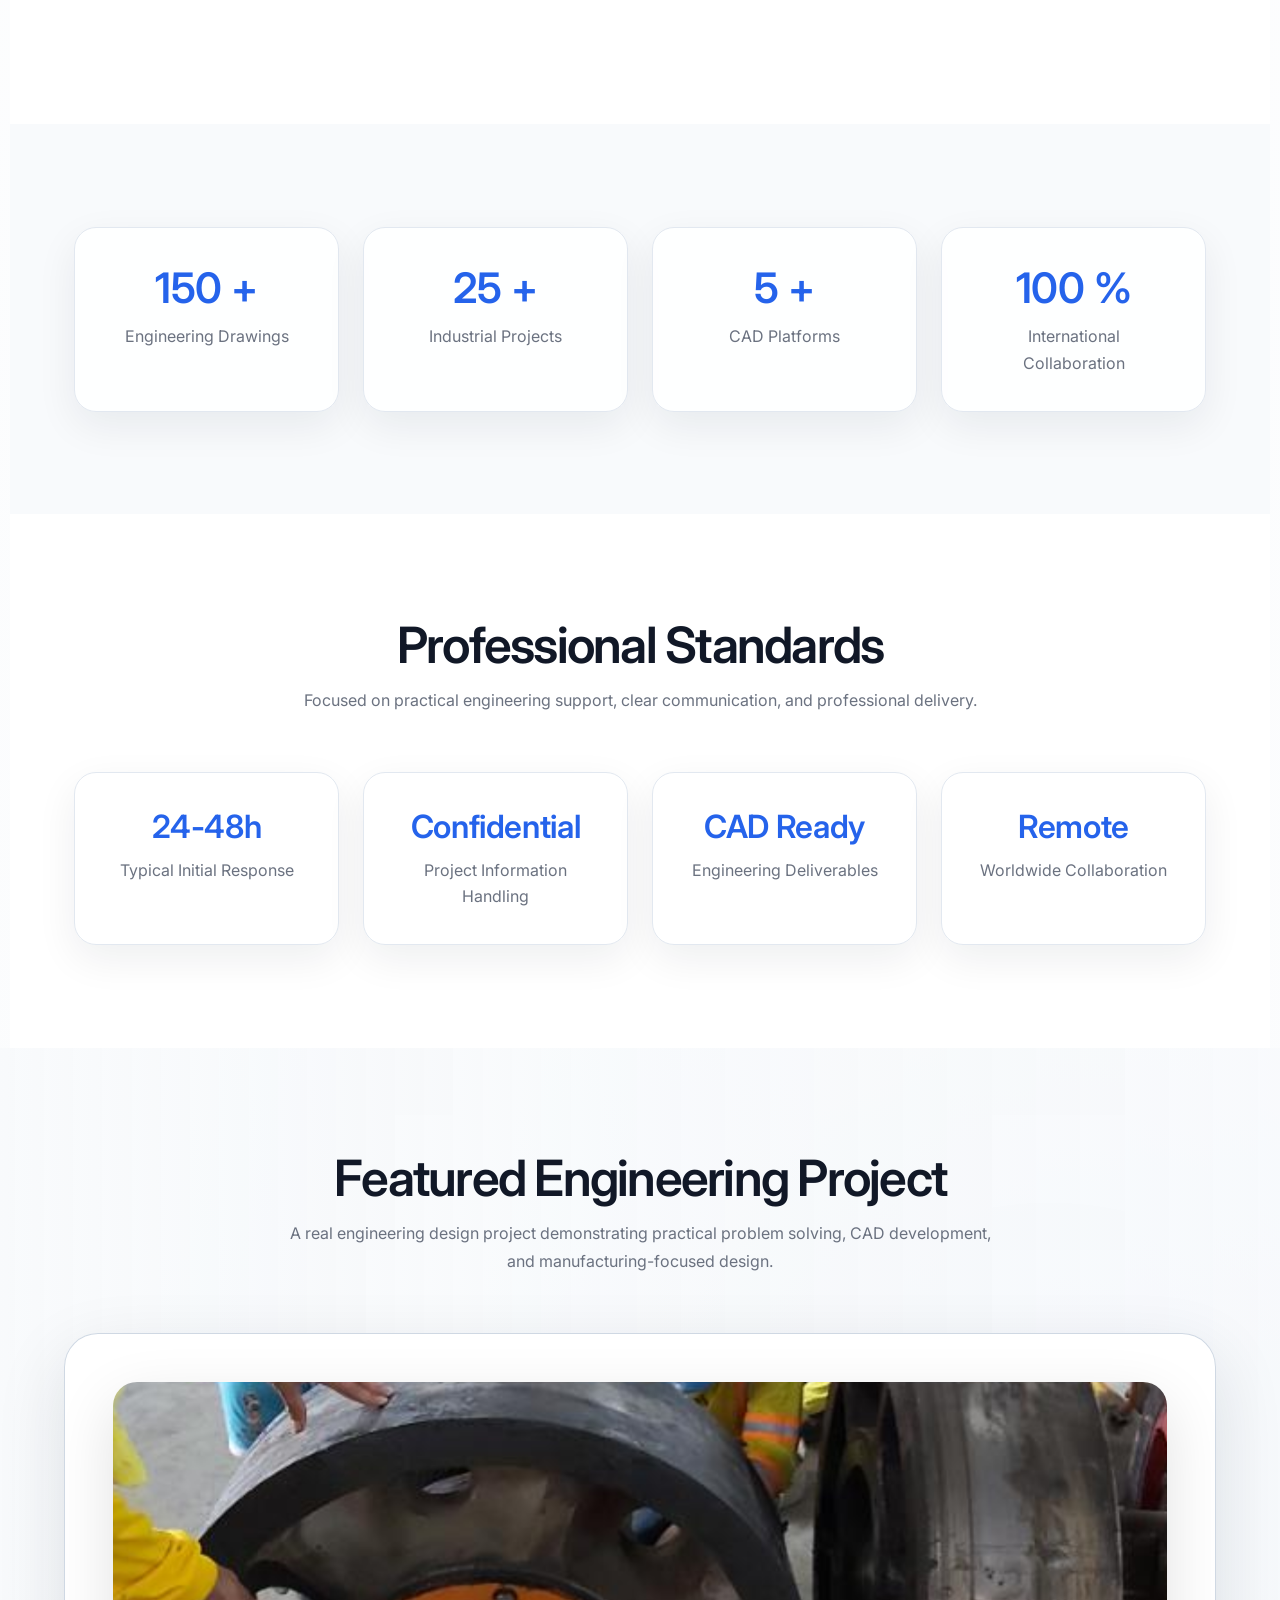
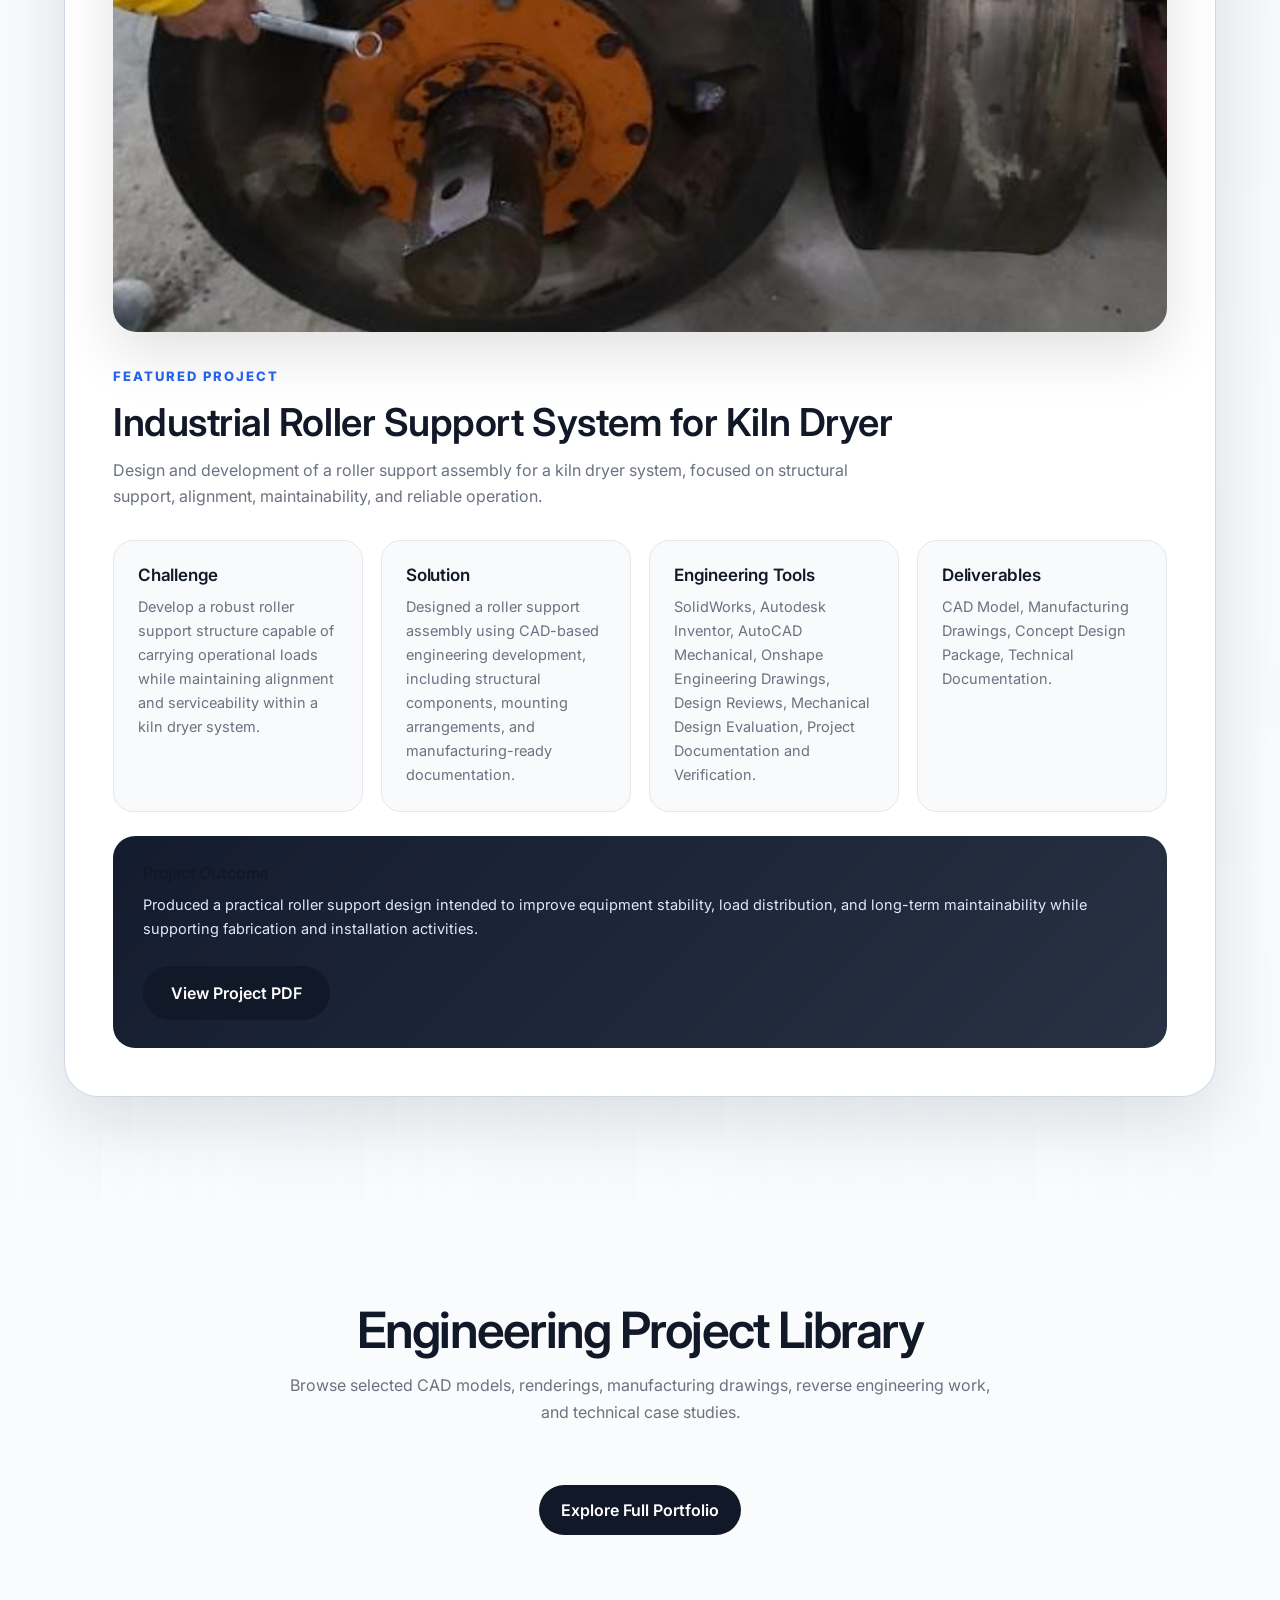
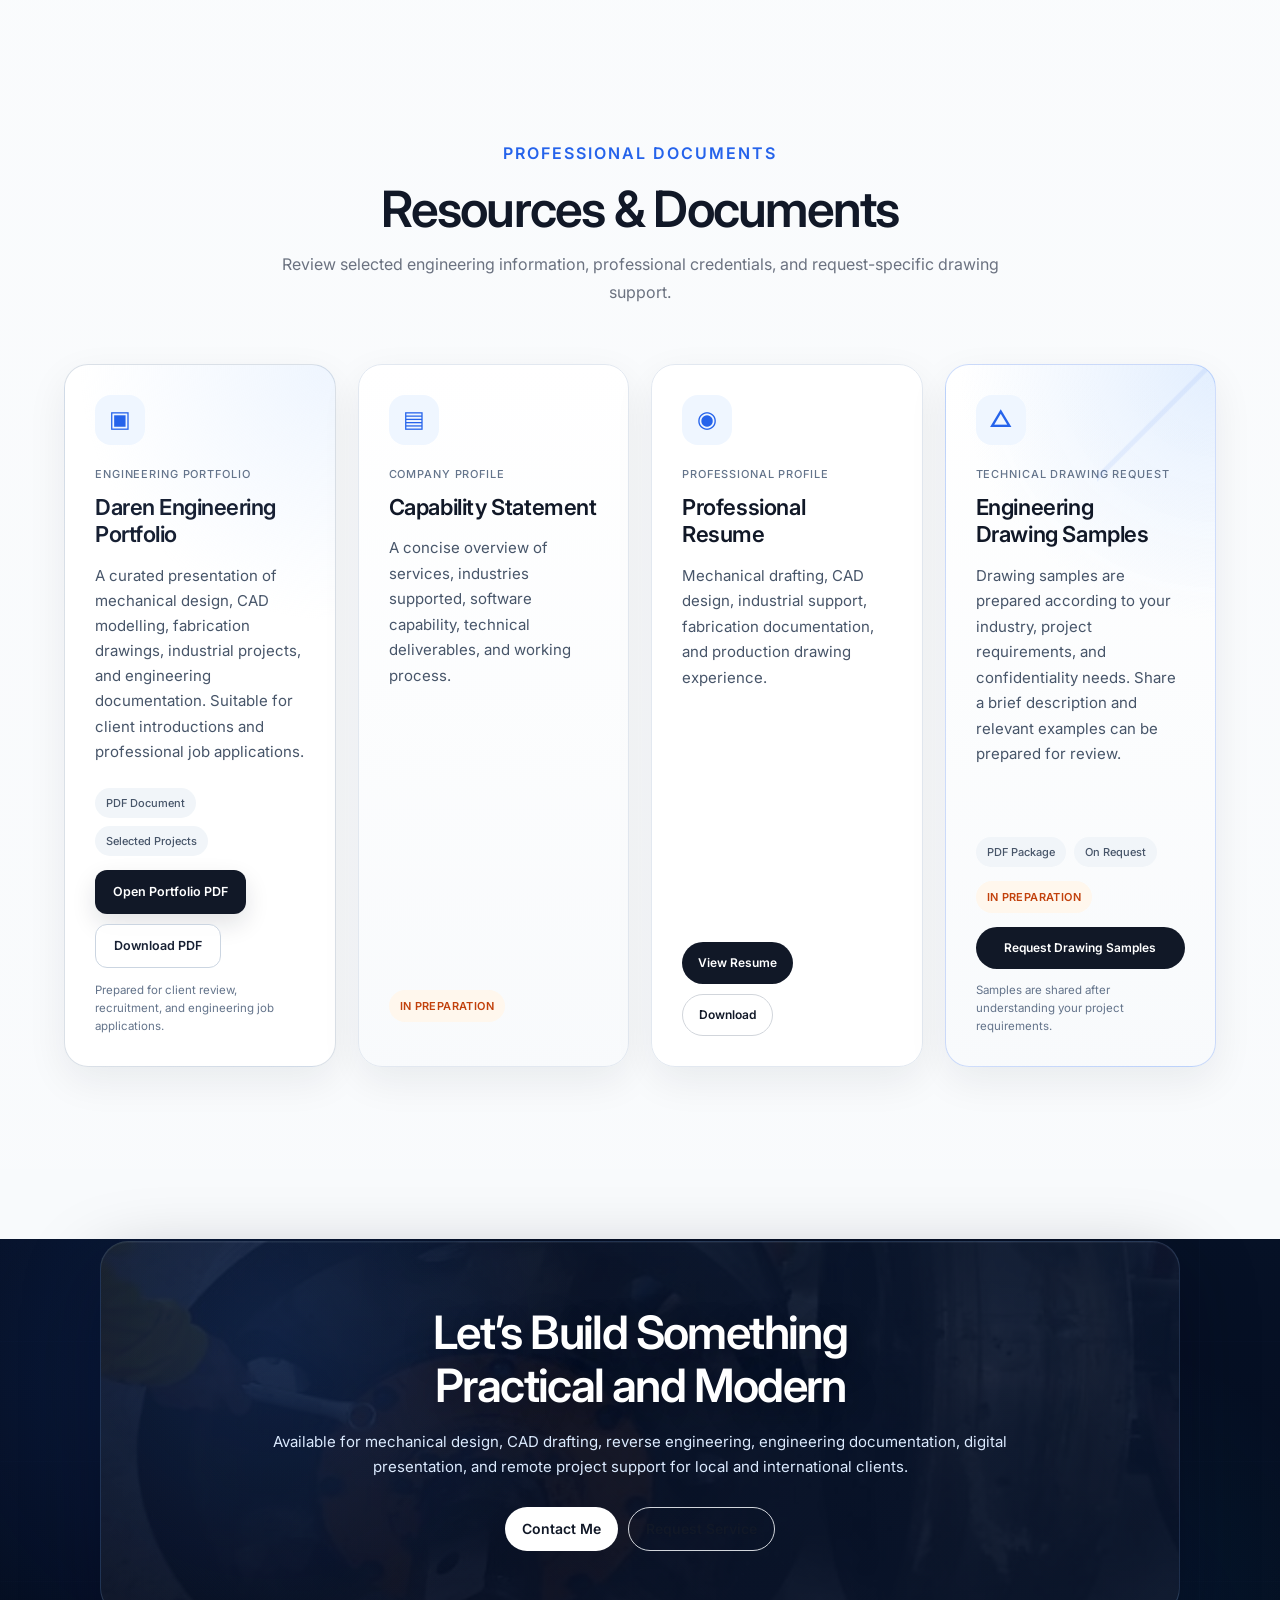
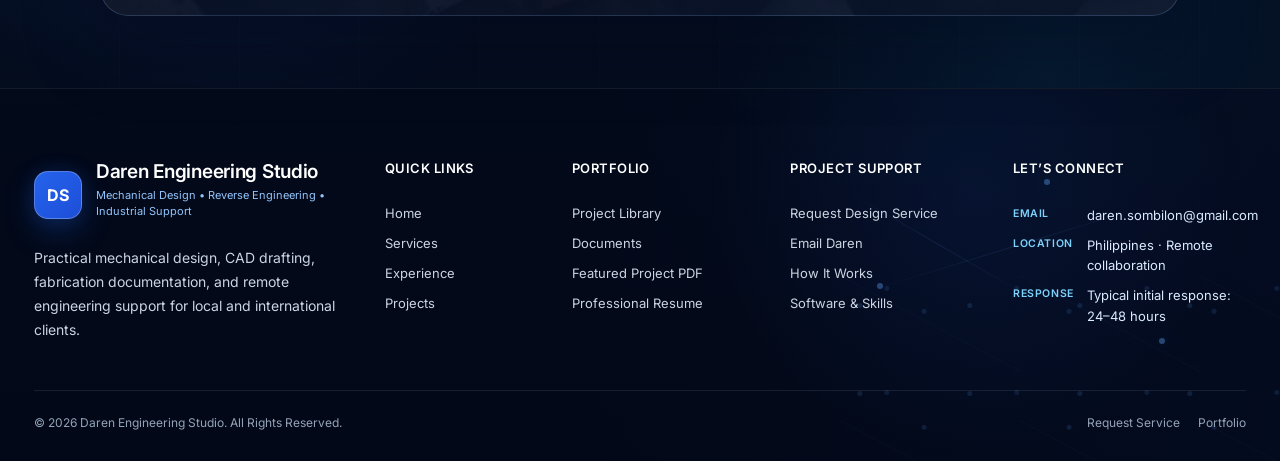
==== commit 0576b0eb: "Add files via upload" ====
--- a/index.html
+++ b/index.html
@@ -1125,11 +1125,20 @@
 
     <div class="footer-column footer-contact">
      <h4>Let’s Connect</h4>
-     <a href="mailto:daren.sombilon@gmail.com">
-      daren.sombilon@gmail.com
-     </a>
-     <p>Philippines · Remote collaboration</p>
-     <p>Typical initial response: 24–48 hours</p>
+     <div class="footer-contact-item">
+      <span class="footer-contact-label">Email</span>
+      <a class="footer-email-link" href="mailto:daren.sombilon@gmail.com">
+       daren.sombilon@gmail.com
+      </a>
+     </div>
+     <div class="footer-contact-item">
+      <span class="footer-contact-label">Location</span>
+      <p>Philippines · Remote collaboration</p>
+     </div>
+     <div class="footer-contact-item">
+      <span class="footer-contact-label">Response</span>
+      <p>Typical initial response: 24–48 hours</p>
+     </div>
     </div>
    </div>
 
--- a/css/style.css
+++ b/css/style.css
@@ -6716,3 +6716,505 @@
     }
 }
 
+/* =========================================================
+   V10 — MOBILE RESPONSIVE + CONTACT CTA VISIBILITY
+========================================================= */
+.contact-footer-band .contact-actions .btn-secondary,
+.contact-section .contact-actions .btn-secondary {
+  color:#fff !important;
+  -webkit-text-fill-color:#fff !important;
+  opacity:1 !important;
+  visibility:visible !important;
+  border:1.5px solid rgba(255,255,255,.86) !important;
+  background:rgba(255,255,255,.11) !important;
+}
+.contact-footer-band .contact-actions .btn-secondary:hover,
+.contact-section .contact-actions .btn-secondary:hover {
+  color:#fff !important;
+  background:rgba(37,99,235,.38) !important;
+  border-color:#bfdbfe !important;
+}
+html,body{max-width:100%;overflow-x:hidden}
+img,video,svg{max-width:100%;height:auto}
+.document-grid,.home-documents-grid,.case-study-grid,.footer-grid,
+.document-card,.home-document-card,.document-content,.case-study-card{min-width:0}
+
+@media(max-width:900px){
+  .document-grid,.home-documents-grid{
+    grid-template-columns:repeat(2,minmax(0,1fr)) !important;
+    gap:18px !important;
+  }
+  .professional-documents,.home-documents-section{
+    padding-left:24px !important;padding-right:24px !important;
+  }
+  .document-card,.home-document-card{height:auto !important;min-height:0 !important}
+  .document-actions,.home-document-actions,.portfolio-file-actions{flex-wrap:wrap !important}
+}
+
+@media(max-width:680px){
+  .document-grid,.home-documents-grid{
+    grid-template-columns:minmax(0,1fr) !important;
+    gap:16px !important;
+  }
+  .professional-documents,.home-documents-section{
+    width:100% !important;padding:56px 16px !important;
+  }
+  .document-card,.home-document-card{
+    width:100% !important;max-width:none !important;
+    height:auto !important;min-height:0 !important;
+    padding:22px !important;border-radius:20px !important;
+  }
+  .document-content h3,.home-document-card h3{
+    font-size:clamp(20px,6vw,25px) !important;
+    line-height:1.2 !important;letter-spacing:-.025em !important;
+  }
+  .document-content>p,.home-document-card>p{
+    font-size:14px !important;line-height:1.65 !important;
+  }
+  .document-actions,.home-document-actions,.portfolio-file-actions,.document-request-actions{
+    width:100% !important;display:grid !important;
+    grid-template-columns:1fr !important;gap:9px !important;
+  }
+  .document-actions .btn-primary,.document-actions .btn-secondary,
+  .home-document-actions .btn-primary,.home-document-actions .btn-secondary,
+  .portfolio-file-actions .btn-primary,.portfolio-file-actions .btn-secondary,
+  .document-request-actions .btn-primary{
+    width:100% !important;min-height:46px !important;
+    padding:12px 16px !important;white-space:normal !important;text-align:center !important;
+  }
+  .contact-footer-band .contact-section{
+    width:calc(100% - 24px) !important;margin-left:auto !important;margin-right:auto !important;
+    padding:38px 20px !important;
+  }
+  .contact-footer-band .contact-section h2{
+    font-size:clamp(30px,9vw,40px) !important;line-height:1.12 !important;
+  }
+  .contact-footer-band .contact-section p{font-size:14px !important;line-height:1.65 !important}
+  .contact-footer-band .contact-actions,.contact-section .contact-actions{
+    width:100% !important;display:grid !important;grid-template-columns:1fr !important;gap:10px !important;
+  }
+  .contact-footer-band .contact-actions .btn-primary,
+  .contact-footer-band .contact-actions .btn-secondary,
+  .contact-section .contact-actions .btn-primary,
+  .contact-section .contact-actions .btn-secondary{
+    width:100% !important;min-width:0 !important;min-height:48px !important;
+  }
+  .contact-footer-band .contact-actions .btn-primary,
+  .contact-section .contact-actions .btn-primary{
+    color:#0f172a !important;-webkit-text-fill-color:#0f172a !important;
+  }
+  .contact-footer-band .contact-actions .btn-secondary,
+  .contact-section .contact-actions .btn-secondary{
+    color:#fff !important;-webkit-text-fill-color:#fff !important;
+  }
+  .site-footer{padding-left:20px !important;padding-right:20px !important}
+  .footer-grid{grid-template-columns:1fr !important}
+  .footer-brand{grid-column:auto !important}
+}
+@media(max-width:390px){
+  .professional-documents,.home-documents-section{padding-left:12px !important;padding-right:12px !important}
+  .document-card,.home-document-card{padding:19px !important}
+  .contact-footer-band .contact-section{width:calc(100% - 16px) !important;padding-left:17px !important;padding-right:17px !important}
+}
+
+
+/* =========================================================
+   DAREN ENGINEERING STUDIO — V11 FOOTER + SHEET METAL POLISH
+========================================================= */
+
+/* ---------- FOOTER: GIVE LET'S CONNECT MORE ROOM ---------- */
+
+.site-footer .footer-grid {
+    grid-template-columns:
+        minmax(280px, 1.55fr)
+        minmax(120px, .72fr)
+        minmax(150px, .88fr)
+        minmax(155px, .90fr)
+        minmax(220px, 1.18fr);
+    gap: clamp(28px, 3.5vw, 50px);
+}
+
+.footer-contact {
+    min-width: 220px;
+}
+
+.footer-contact-item {
+    width: 100%;
+    display: grid;
+    grid-template-columns: 64px minmax(0, 1fr);
+    align-items: start;
+    gap: 10px;
+}
+
+.footer-contact-label {
+    color: #7dd3fc;
+    font-size: 10.5px;
+    font-weight: 600;
+    letter-spacing: .06em;
+    text-transform: uppercase;
+}
+
+.footer-contact-item p,
+.footer-contact-item a {
+    margin: 0;
+    color: #dbeafe;
+    font-size: 13px;
+    line-height: 1.55;
+}
+
+.footer-email-link {
+    white-space: nowrap;
+}
+
+.footer-email-link:hover {
+    color: #60a5fa;
+}
+
+/* Keep the final column visually balanced with the others */
+.footer-contact h4 {
+    margin-bottom: 18px;
+}
+
+/* ---------- PORTFOLIO: SHEET METAL CARD REFINEMENT ---------- */
+
+.project-list-item[data-category~="sheetmetal"] .project-category {
+    color: #2563eb;
+}
+
+.project-list-item[data-category~="sheetmetal"] .project-tags small:first-child {
+    background: #eff6ff;
+    color: #1d4ed8;
+}
+
+/* ---------- RESPONSIVE FOOTER ---------- */
+
+@media (max-width: 1120px) {
+    .site-footer .footer-grid {
+        grid-template-columns: 1.35fr repeat(2, minmax(150px, 1fr));
+    }
+
+    .footer-contact {
+        min-width: 0;
+    }
+
+    .footer-email-link {
+        white-space: normal;
+        overflow-wrap: anywhere;
+    }
+}
+
+@media (max-width: 760px) {
+    .site-footer .footer-grid {
+        grid-template-columns: 1fr !important;
+        gap: 32px !important;
+    }
+
+    .footer-contact-item {
+        grid-template-columns: 72px minmax(0, 1fr);
+    }
+
+    .footer-contact {
+        width: 100%;
+    }
+}
+
+@media (max-width: 420px) {
+    .footer-contact-item {
+        grid-template-columns: 1fr;
+        gap: 4px;
+    }
+}
+
+
+/* =========================================================
+   DAREN ENGINEERING STUDIO — V12 CTA VISIBILITY + TRUE MOBILE FIT
+   Final override: fixes Request Service text contrast and
+   prevents mobile layouts from requiring pinch/zoom.
+========================================================= */
+
+/* ---------- REQUEST SERVICE: ALWAYS LEGIBLE ---------- */
+
+.contact-footer-band .contact-section .contact-actions a.btn-secondary,
+.contact-section .contact-actions a.btn-secondary {
+    color: #ffffff !important;
+    -webkit-text-fill-color: #ffffff !important;
+    text-decoration: none !important;
+    opacity: 1 !important;
+    visibility: visible !important;
+    border: 1.5px solid rgba(255,255,255,.92) !important;
+    background: rgba(255,255,255,.14) !important;
+    box-shadow:
+        inset 0 1px 0 rgba(255,255,255,.10),
+        0 10px 28px rgba(2,6,23,.18) !important;
+}
+
+.contact-footer-band .contact-section .contact-actions a.btn-secondary:visited,
+.contact-section .contact-actions a.btn-secondary:visited {
+    color: #ffffff !important;
+    -webkit-text-fill-color: #ffffff !important;
+}
+
+.contact-footer-band .contact-section .contact-actions a.btn-secondary:hover,
+.contact-footer-band .contact-section .contact-actions a.btn-secondary:focus-visible,
+.contact-section .contact-actions a.btn-secondary:hover,
+.contact-section .contact-actions a.btn-secondary:focus-visible {
+    color: #ffffff !important;
+    -webkit-text-fill-color: #ffffff !important;
+    background: #2563eb !important;
+    border-color: #93c5fd !important;
+}
+
+/* ---------- MOBILE VIEWPORT SAFETY ---------- */
+
+html {
+    width: 100%;
+    min-width: 0;
+    overflow-x: clip;
+    -webkit-text-size-adjust: 100%;
+    text-size-adjust: 100%;
+}
+
+body {
+    width: 100%;
+    min-width: 0 !important;
+    max-width: 100%;
+    margin: 0;
+    overflow-x: clip;
+}
+
+*,
+*::before,
+*::after {
+    box-sizing: border-box;
+}
+
+main,
+section,
+header,
+footer,
+nav,
+.container,
+.page-shell,
+.hero-shell,
+.contact-footer-band,
+.site-footer {
+    min-width: 0;
+    max-width: 100%;
+}
+
+/* ---------- TABLET / PHONE ---------- */
+
+@media (max-width: 760px) {
+    .contact-footer-band {
+        padding-top: 34px !important;
+    }
+
+    .contact-footer-band .contact-section,
+    .contact-section {
+        width: calc(100% - 24px) !important;
+        max-width: none !important;
+        min-width: 0 !important;
+        margin: 0 auto 44px !important;
+        padding: 36px 20px !important;
+        border-radius: 22px !important;
+        background-position: center center !important;
+    }
+
+    .contact-footer-band .contact-section h2,
+    .contact-section h2 {
+        width: 100% !important;
+        max-width: 560px !important;
+        margin: 0 auto 16px !important;
+        font-size: clamp(29px, 8.5vw, 39px) !important;
+        line-height: 1.10 !important;
+        letter-spacing: -.035em !important;
+        text-wrap: balance;
+    }
+
+    .contact-footer-band .contact-section p,
+    .contact-section p {
+        width: 100% !important;
+        max-width: 590px !important;
+        margin: 0 auto 25px !important;
+        font-size: 14px !important;
+        line-height: 1.62 !important;
+        text-wrap: pretty;
+    }
+
+    /* Both CTAs remain visible in the first normal page view */
+    .contact-footer-band .contact-actions,
+    .contact-section .contact-actions {
+        width: min(100%, 430px) !important;
+        margin: 0 auto !important;
+        display: grid !important;
+        grid-template-columns: repeat(2, minmax(0, 1fr)) !important;
+        gap: 10px !important;
+    }
+
+    .contact-footer-band .contact-actions a,
+    .contact-section .contact-actions a {
+        width: 100% !important;
+        min-width: 0 !important;
+        min-height: 46px !important;
+        padding: 11px 10px !important;
+        display: inline-flex !important;
+        align-items: center !important;
+        justify-content: center !important;
+        font-size: 12.5px !important;
+        line-height: 1.15 !important;
+        white-space: normal !important;
+        text-align: center !important;
+    }
+
+    /* Portfolio/Documents must never preserve desktop widths */
+    .portfolio-page,
+    .portfolio-main,
+    .professional-documents,
+    .home-documents-section,
+    .portfolio-section,
+    .projects-section {
+        width: 100% !important;
+        min-width: 0 !important;
+        max-width: 100% !important;
+    }
+
+    .document-grid,
+    .home-documents-grid,
+    .project-grid,
+    .projects-grid,
+    .project-list {
+        width: 100% !important;
+        min-width: 0 !important;
+        grid-template-columns: minmax(0,1fr) !important;
+    }
+
+    .document-card,
+    .home-document-card,
+    .project-list-item,
+    .project-card {
+        width: 100% !important;
+        min-width: 0 !important;
+        max-width: 100% !important;
+        height: auto !important;
+    }
+
+    .project-list-item {
+        grid-template-columns: 1fr !important;
+    }
+
+    .project-list-item img,
+    .project-image {
+        width: 100% !important;
+        max-width: 100% !important;
+        height: auto !important;
+    }
+}
+
+/* ---------- SMALL PHONES ---------- */
+
+@media (max-width: 480px) {
+    .contact-footer-band .contact-section,
+    .contact-section {
+        width: calc(100% - 16px) !important;
+        padding: 30px 16px !important;
+        border-radius: 19px !important;
+    }
+
+    .contact-footer-band .contact-section h2,
+    .contact-section h2 {
+        font-size: clamp(27px, 8.7vw, 35px) !important;
+    }
+
+    /* Stack only on narrow phones: no clipping, no zoom required */
+    .contact-footer-band .contact-actions,
+    .contact-section .contact-actions {
+        width: 100% !important;
+        grid-template-columns: 1fr !important;
+        gap: 9px !important;
+    }
+
+    .contact-footer-band .contact-actions a,
+    .contact-section .contact-actions a {
+        min-height: 47px !important;
+        font-size: 13px !important;
+    }
+
+    .professional-documents,
+    .home-documents-section,
+    .portfolio-section,
+    .projects-section {
+        padding-left: 12px !important;
+        padding-right: 12px !important;
+    }
+}
+
+/* ---------- VERY NARROW DEVICES ---------- */
+
+@media (max-width: 360px) {
+    .contact-footer-band .contact-section,
+    .contact-section {
+        padding-left: 14px !important;
+        padding-right: 14px !important;
+    }
+
+    .contact-footer-band .contact-section h2,
+    .contact-section h2 {
+        font-size: 27px !important;
+    }
+}
+
+
+/* =========================================================
+   DAREN ENGINEERING STUDIO — V13 REQUEST SERVICE CONTRAST
+   Dedicated CTA override placed LAST so earlier generic
+   link/button rules cannot make the label dark.
+========================================================= */
+
+a.request-service-cta,
+a.request-service-cta:link,
+a.request-service-cta:visited,
+a.request-service-cta:hover,
+a.request-service-cta:active,
+a.request-service-cta:focus,
+.contact-section a.request-service-cta,
+.contact-footer-band .contact-section a.request-service-cta {
+    color: #ffffff !important;
+    -webkit-text-fill-color: #ffffff !important;
+    opacity: 1 !important;
+    visibility: visible !important;
+    text-decoration: none !important;
+    background: rgba(30, 64, 175, 0.42) !important;
+    border: 1.5px solid rgba(255, 255, 255, 0.94) !important;
+    text-shadow: 0 1px 8px rgba(0, 0, 0, 0.34) !important;
+}
+
+a.request-service-cta span,
+a.request-service-cta:link span,
+a.request-service-cta:visited span,
+a.request-service-cta:hover span,
+a.request-service-cta:active span,
+a.request-service-cta:focus span {
+    color: #ffffff !important;
+    -webkit-text-fill-color: #ffffff !important;
+    opacity: 1 !important;
+    visibility: visible !important;
+    font-weight: 600 !important;
+}
+
+a.request-service-cta:hover,
+a.request-service-cta:focus-visible {
+    background: #2563eb !important;
+    border-color: #bfdbfe !important;
+    box-shadow:
+        0 12px 30px rgba(2, 6, 23, 0.28),
+        0 0 22px rgba(59, 130, 246, 0.20) !important;
+}
+
+/* Preserve the same high contrast on mobile/tablet. */
+@media (max-width: 760px) {
+    a.request-service-cta,
+    a.request-service-cta span {
+        color: #ffffff !important;
+        -webkit-text-fill-color: #ffffff !important;
+    }
+}
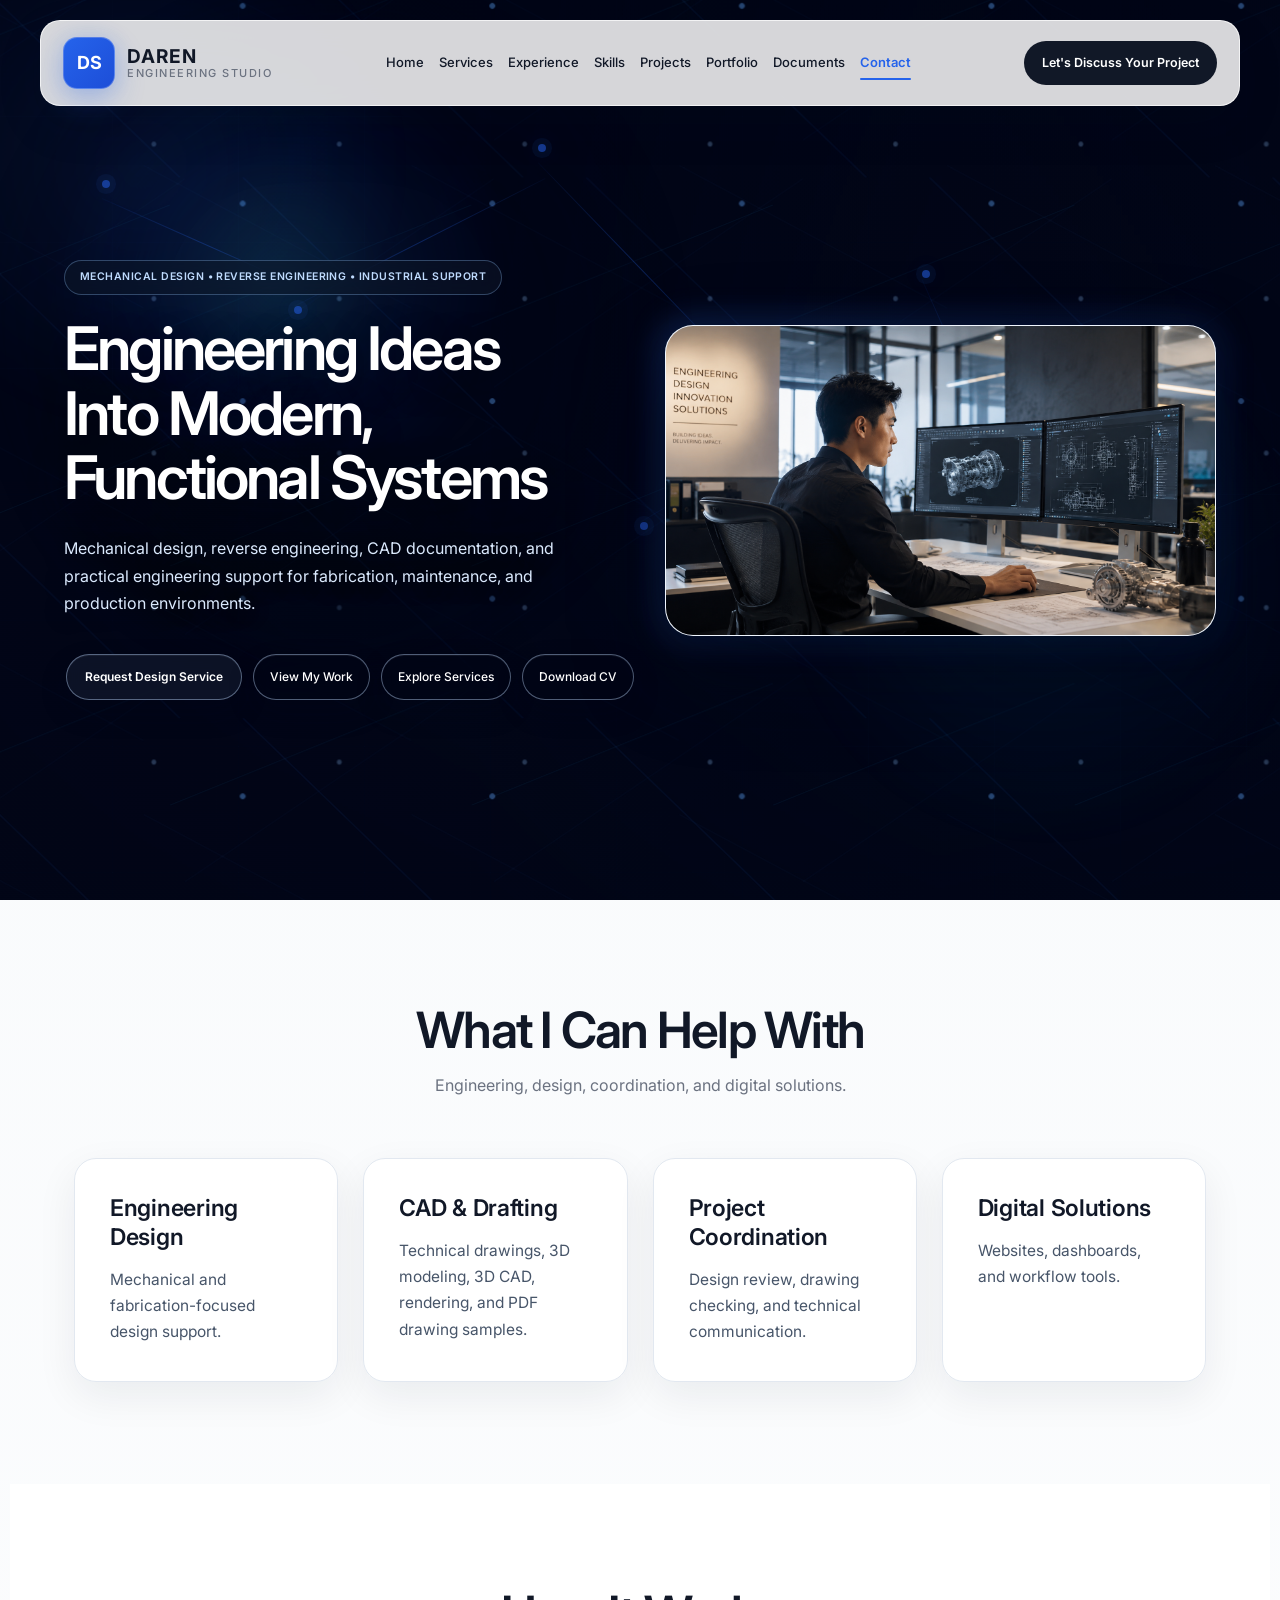
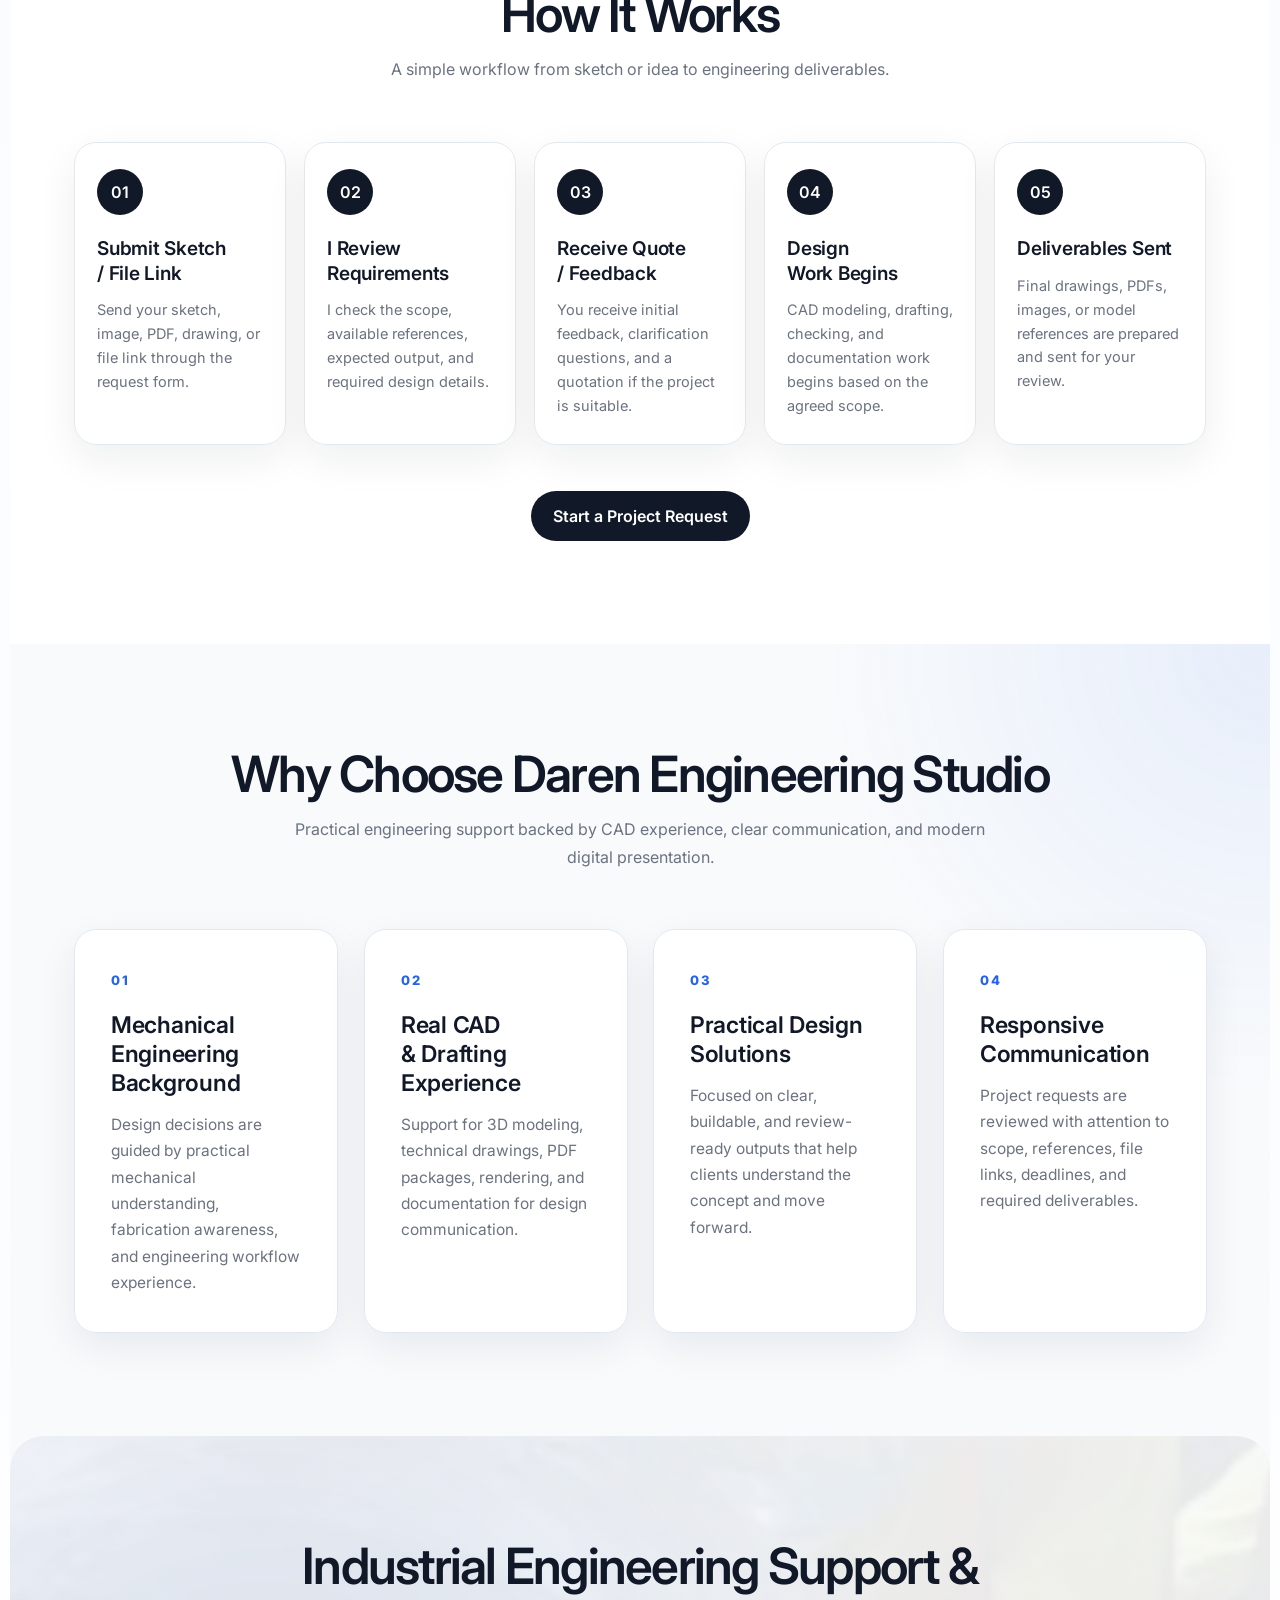
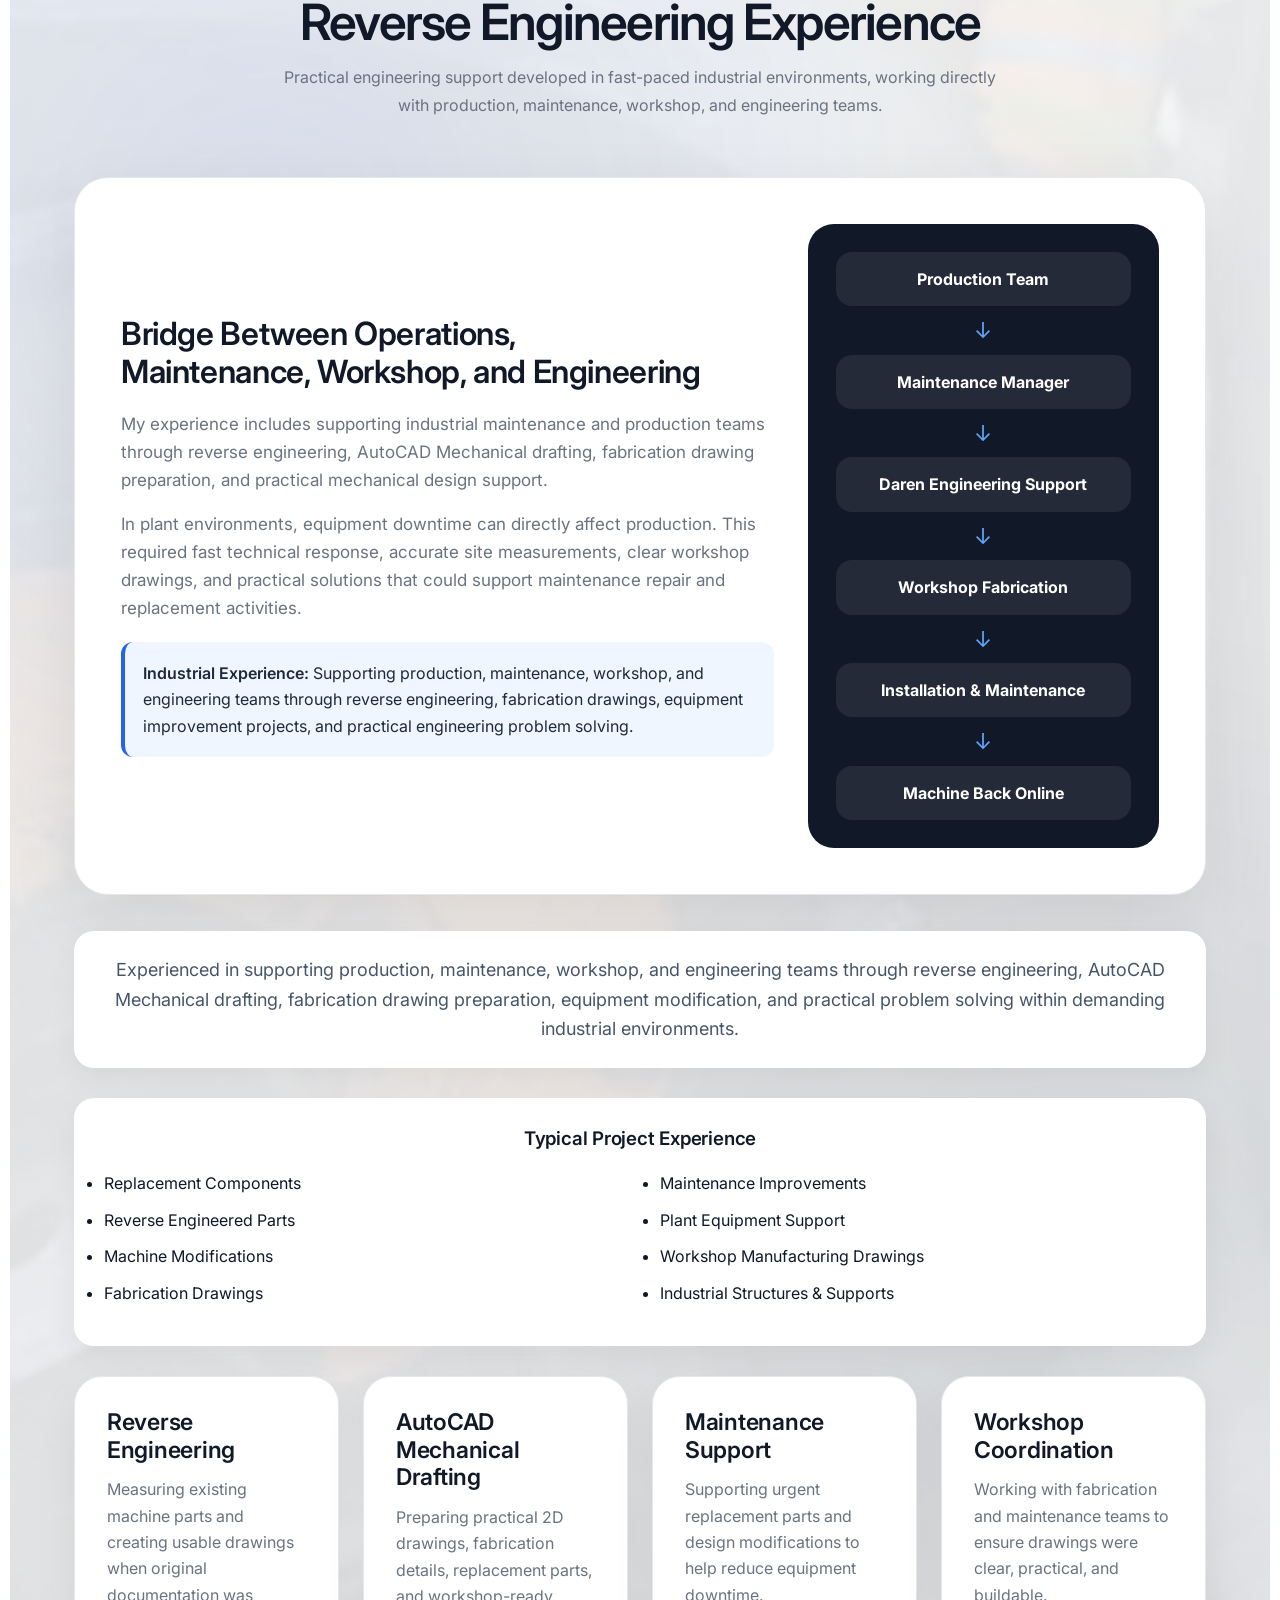
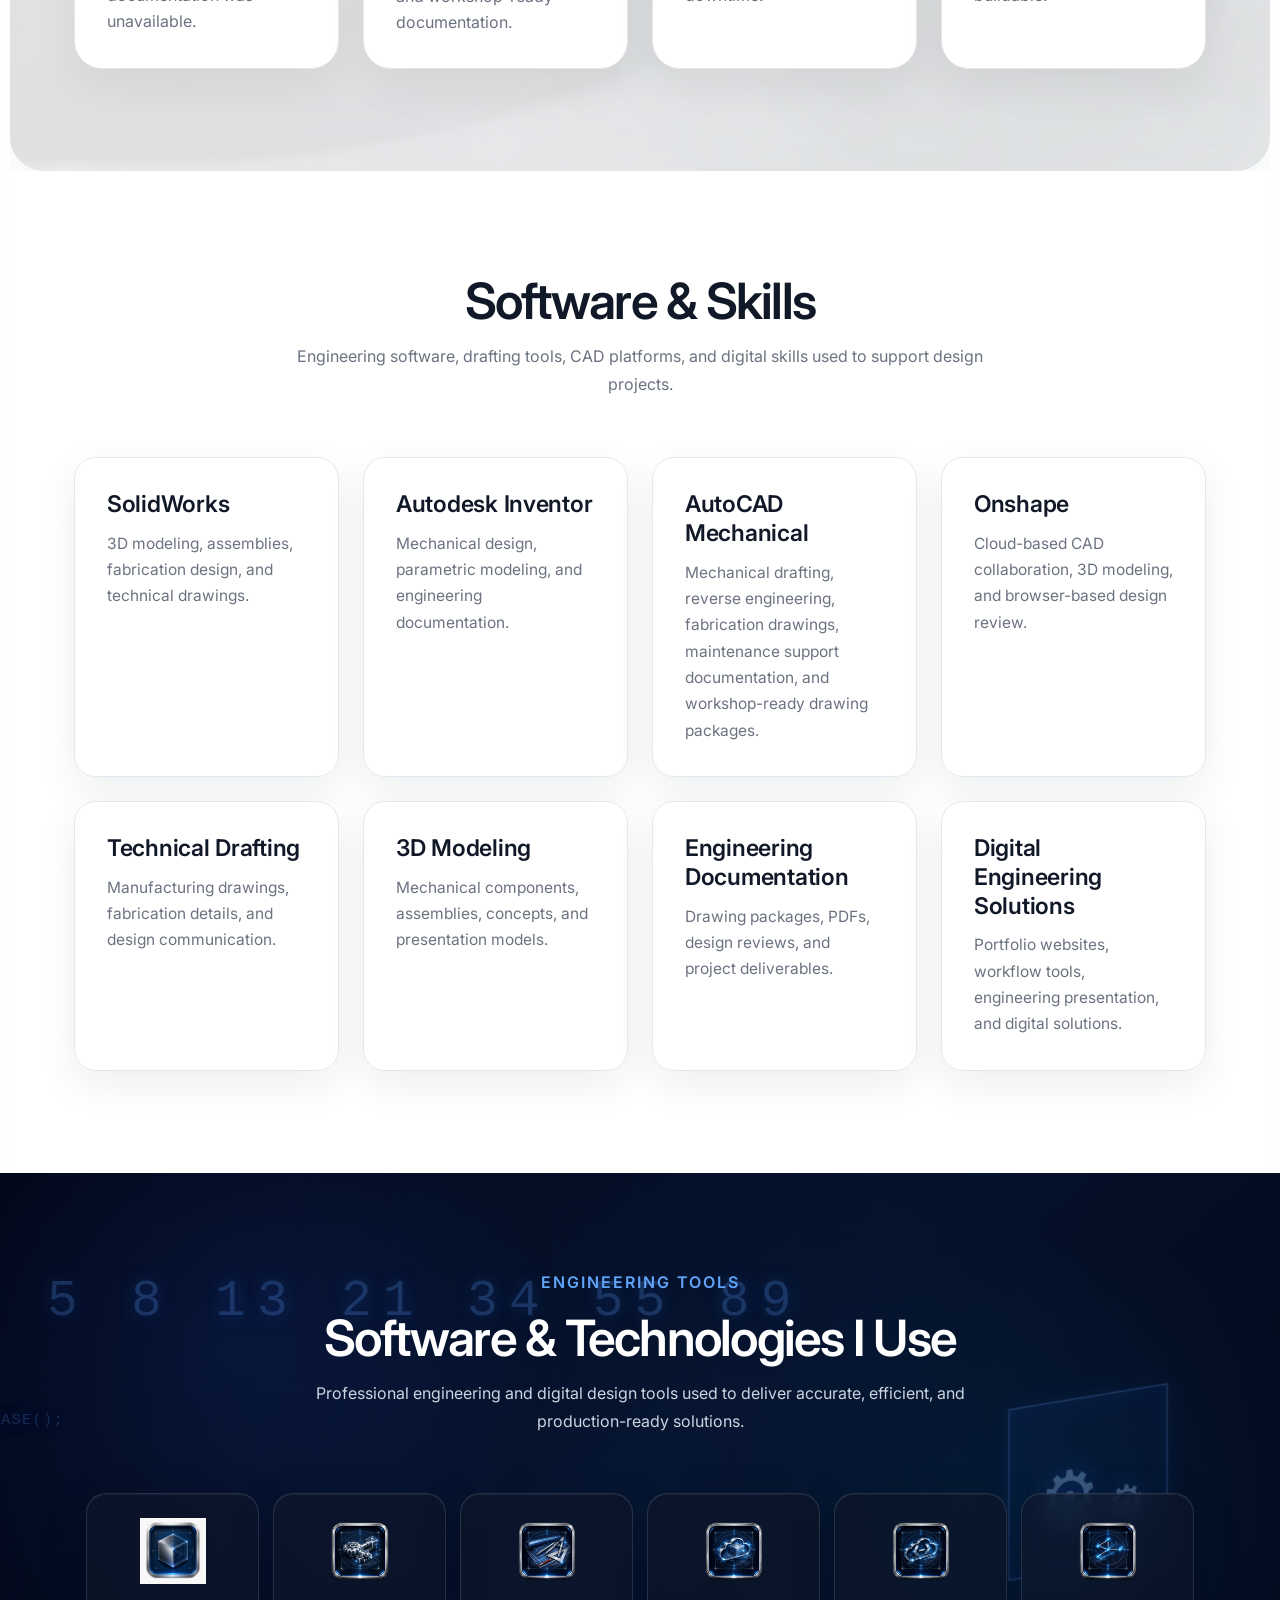
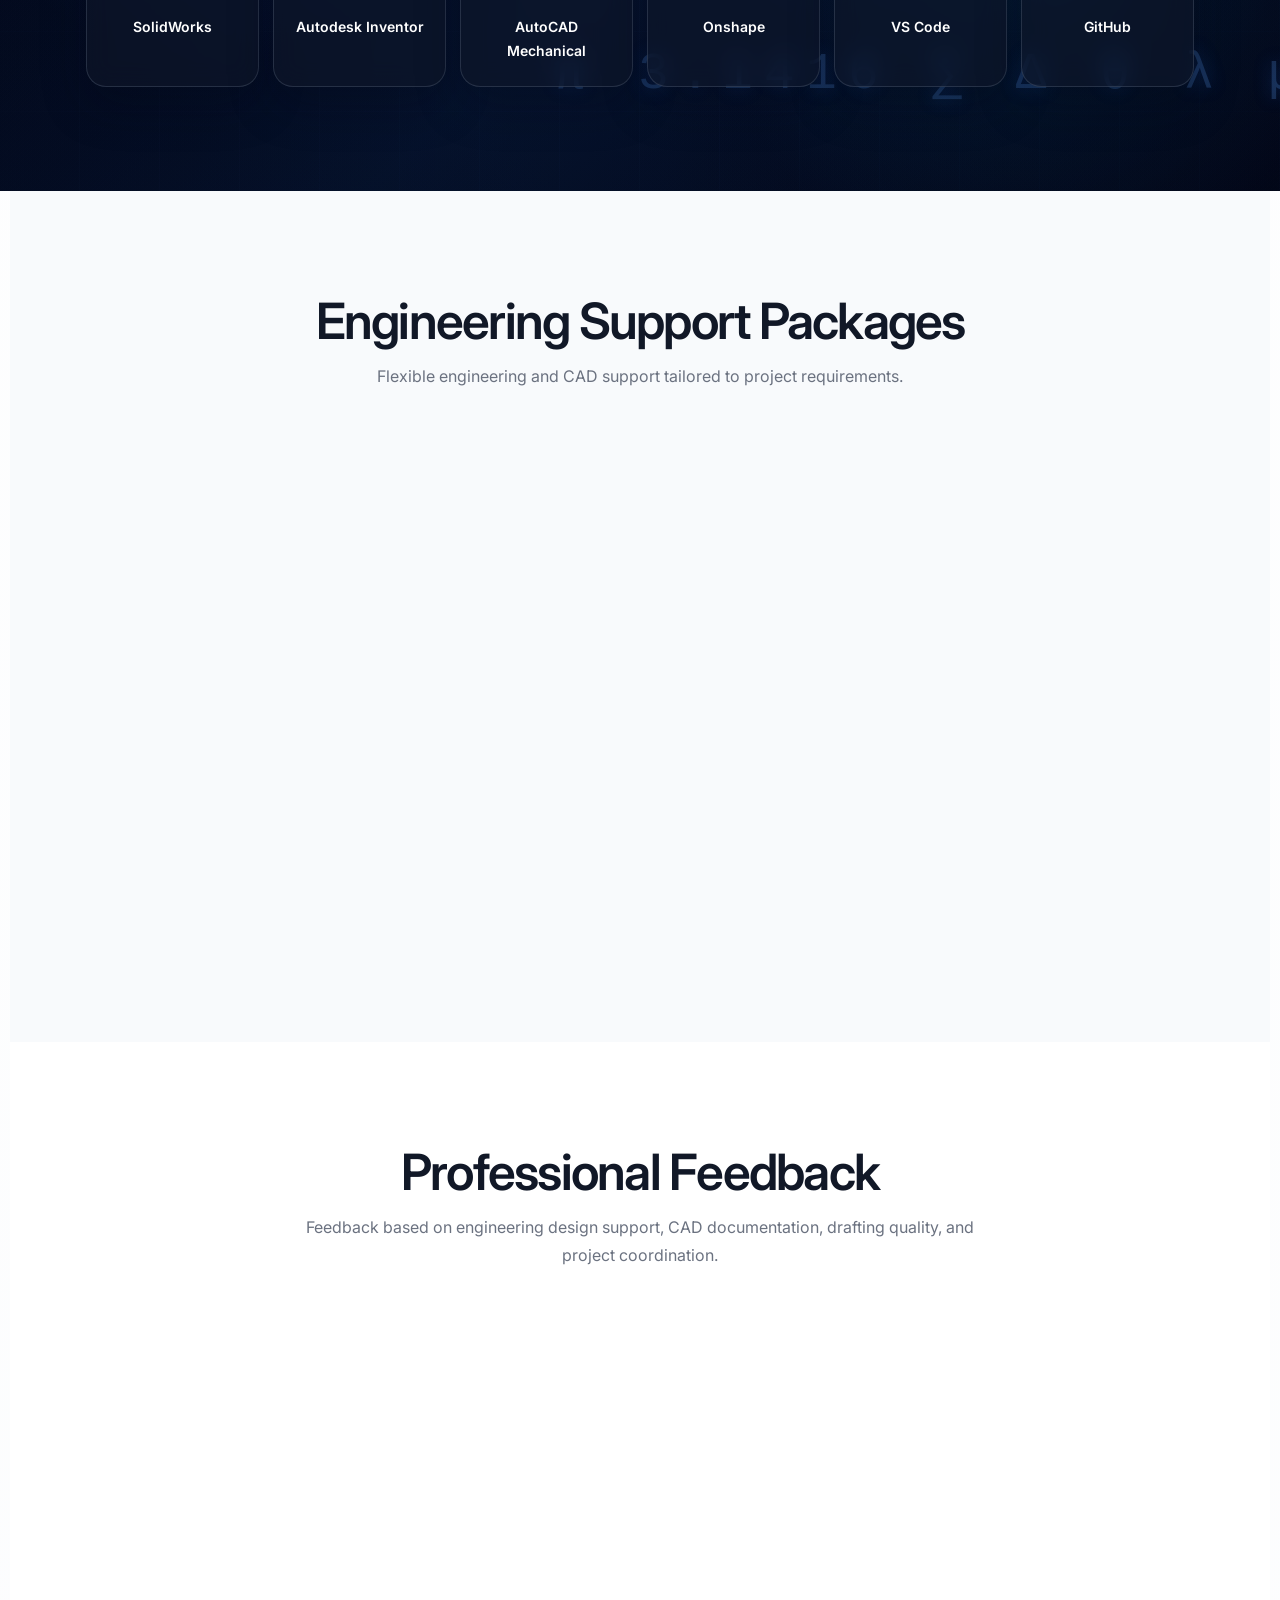
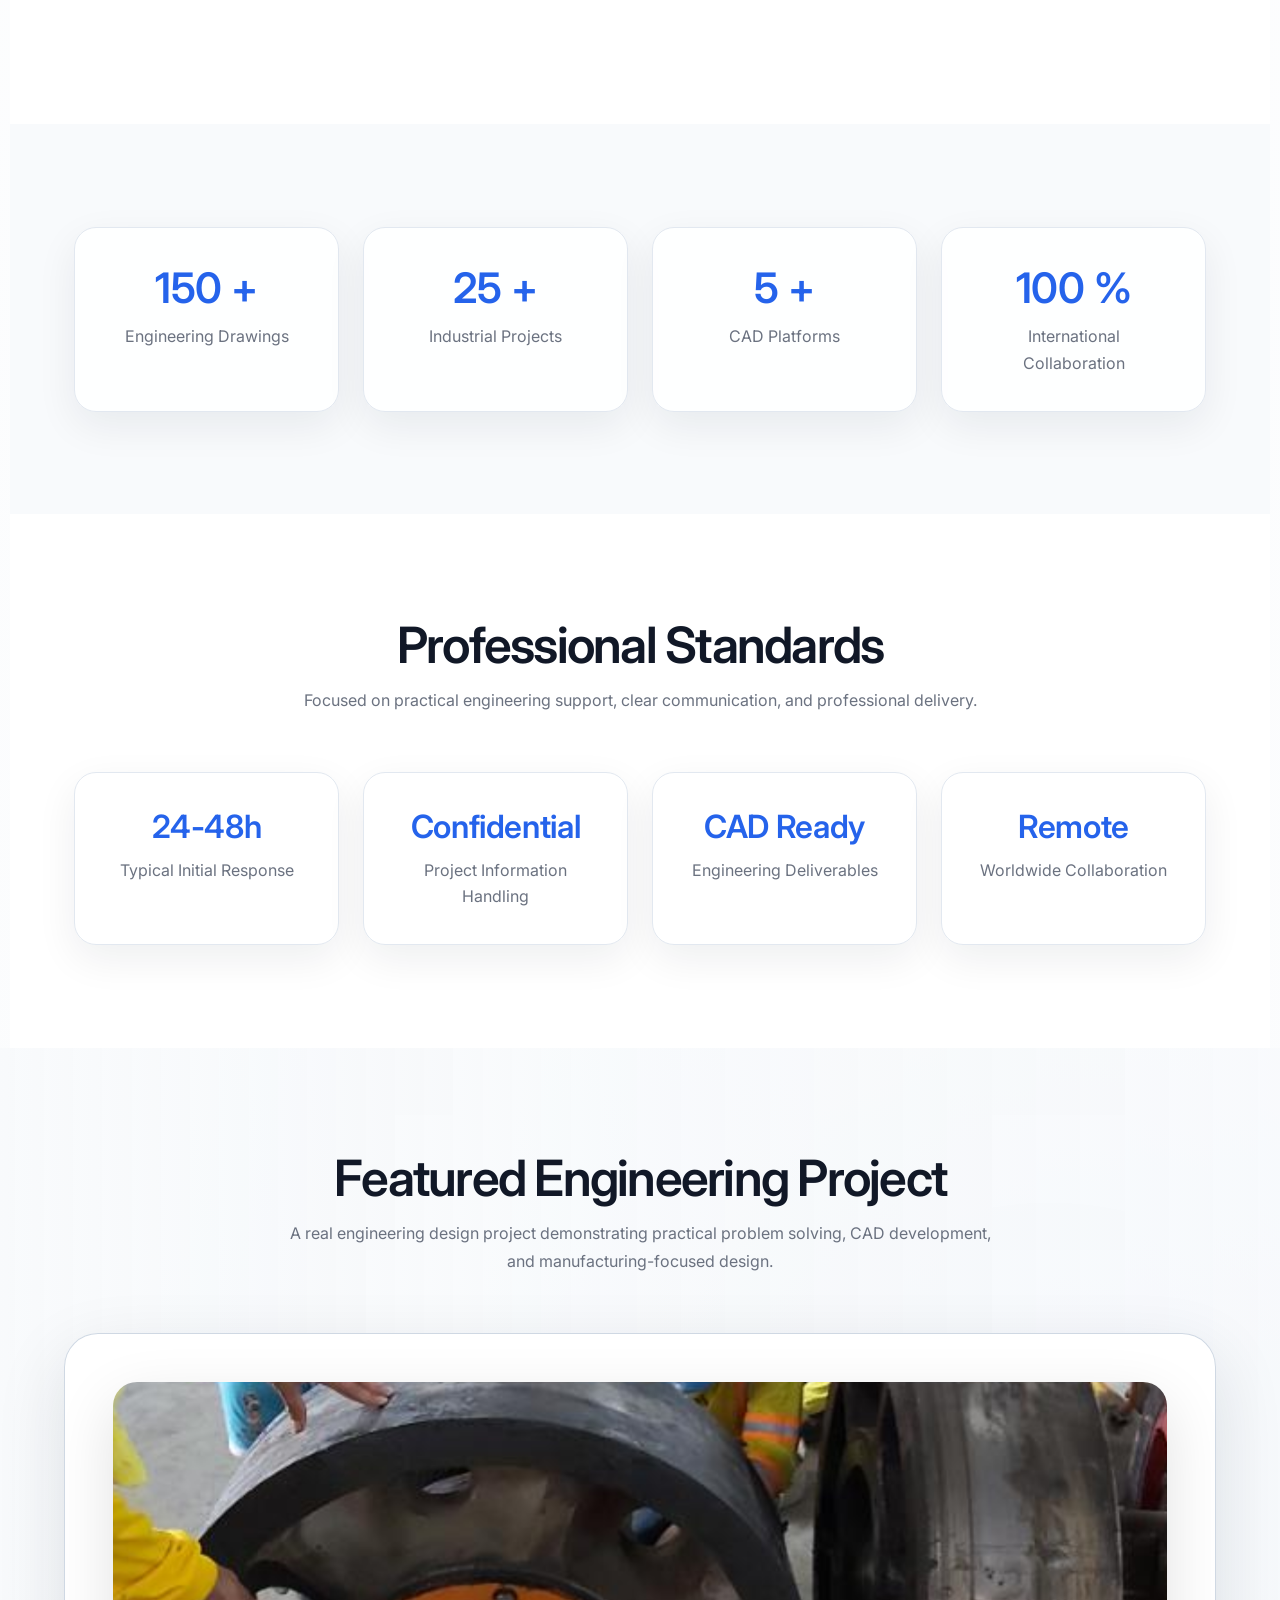
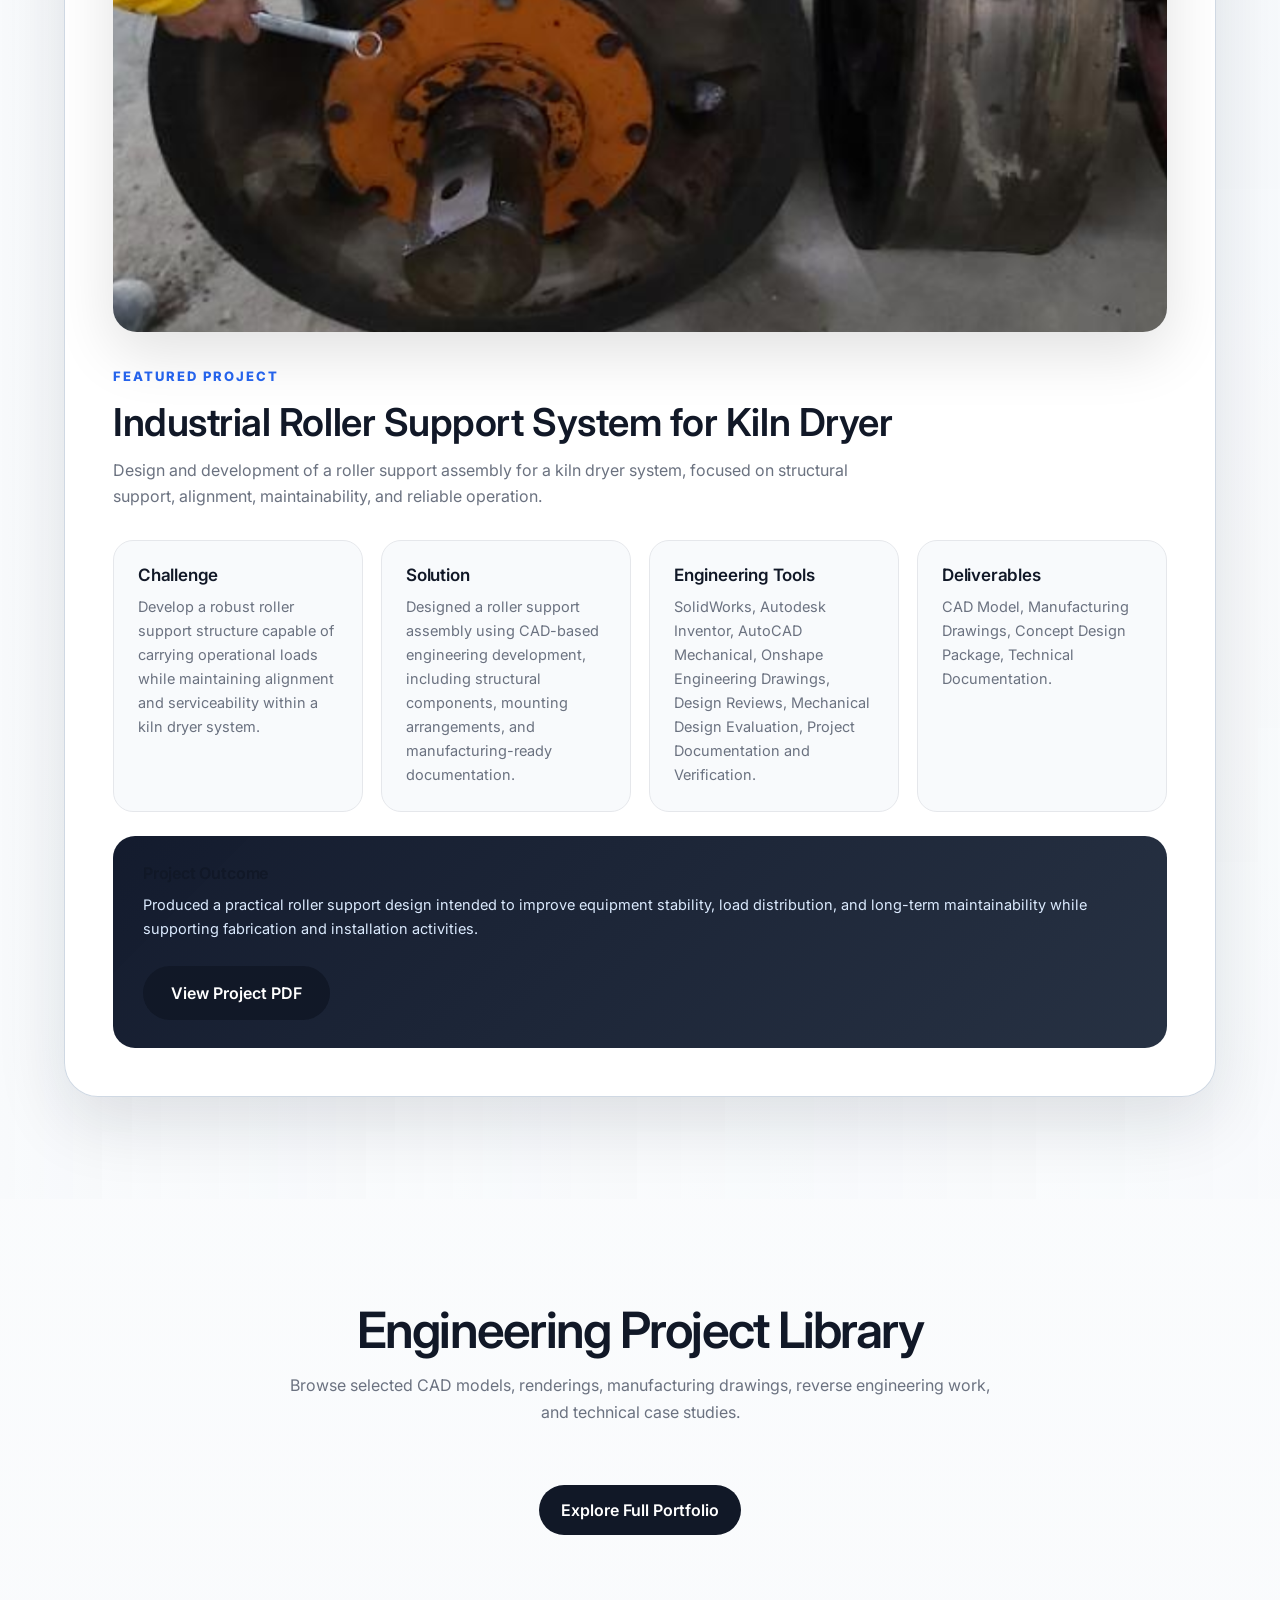
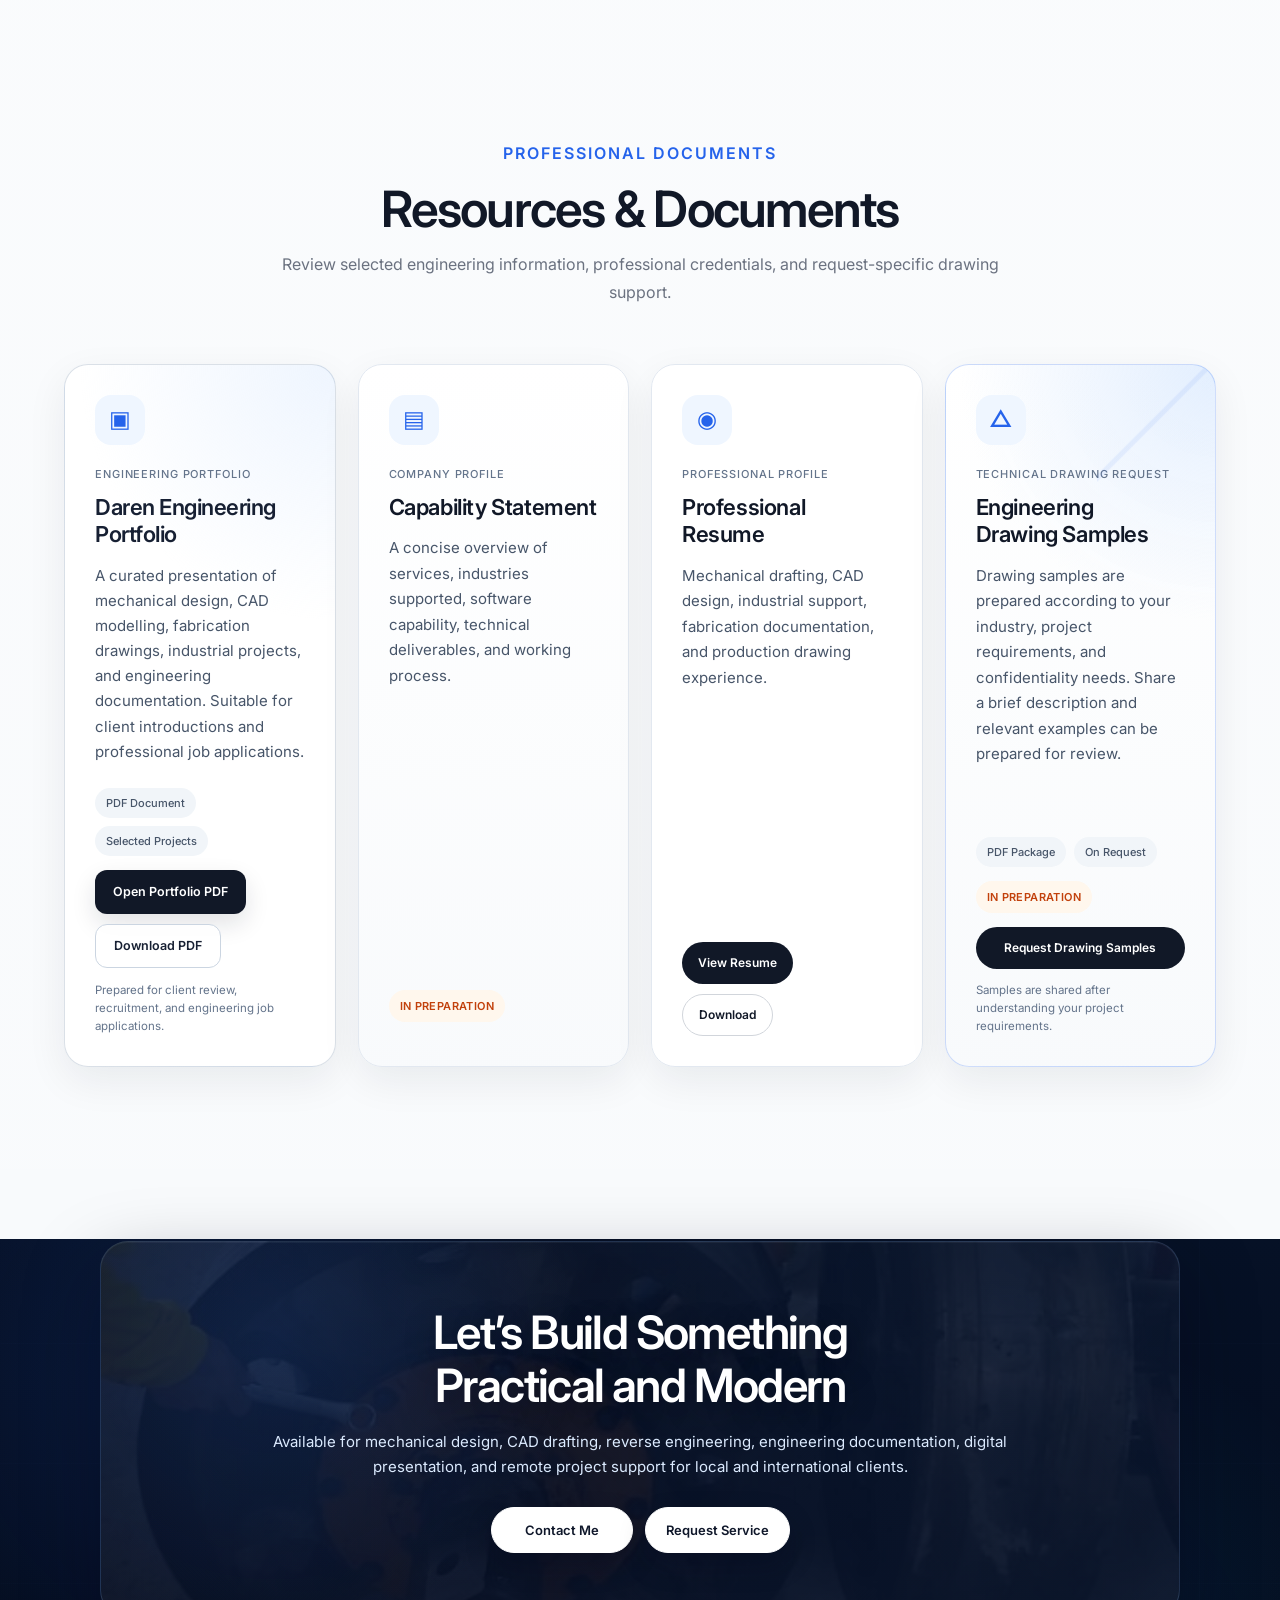
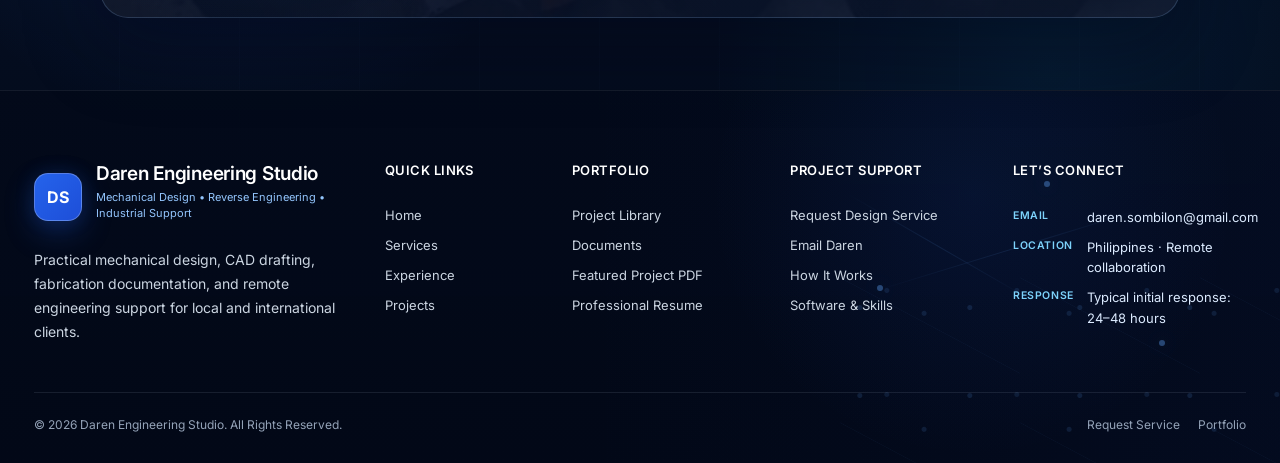
==== commit ff85ea40: "Add files via upload" ====
--- a/index.html
+++ b/index.html
@@ -1060,11 +1060,11 @@
 digital presentation, and remote project support for
 local and international clients.
    </p>
-   <div class="hero-buttons">
-    <a class="btn-primary" href="mailto:daren.sombilon@gmail.com">
+   <div class="contact-actions">
+    <a class="contact-cta-button" href="mailto:daren.sombilon@gmail.com">
      Contact Me
     </a>
-    <a class="btn-secondary" href="request.html" rel="noopener noreferrer" target="_blank">
+    <a class="contact-cta-button" href="request.html">
      Request Service
     </a>
    </div>
--- a/css/style.css
+++ b/css/style.css
@@ -7218,3 +7218,214 @@
         -webkit-text-fill-color: #ffffff !important;
     }
 }
+
+
+/* =========================================================
+   DAREN ENGINEERING STUDIO — V14 CTA + MOBILE HERO ACTIONS
+   - Request Service matches Contact Me for maximum readability
+   - Hero actions remain unchanged on desktop
+   - All four hero buttons are visible on mobile without pinch/zoom
+========================================================= */
+
+/* ---------- CONTACT CTA: MATCH CONTACT ME ---------- */
+
+.contact-footer-band .contact-section .contact-actions a.request-service-cta,
+.contact-section .contact-actions a.request-service-cta,
+a.request-service-cta,
+a.request-service-cta:link,
+a.request-service-cta:visited,
+a.request-service-cta:hover,
+a.request-service-cta:active,
+a.request-service-cta:focus {
+    background: #ffffff !important;
+    color: #0f172a !important;
+    -webkit-text-fill-color: #0f172a !important;
+    border: 1px solid #ffffff !important;
+    opacity: 1 !important;
+    visibility: visible !important;
+    text-decoration: none !important;
+    text-shadow: none !important;
+    box-shadow: 0 12px 28px rgba(2, 6, 23, 0.22) !important;
+}
+
+.contact-footer-band .contact-section .contact-actions a.request-service-cta span,
+.contact-section .contact-actions a.request-service-cta span,
+a.request-service-cta span,
+a.request-service-cta:link span,
+a.request-service-cta:visited span,
+a.request-service-cta:hover span,
+a.request-service-cta:active span,
+a.request-service-cta:focus span {
+    color: #0f172a !important;
+    -webkit-text-fill-color: #0f172a !important;
+    opacity: 1 !important;
+    visibility: visible !important;
+    font-weight: 600 !important;
+}
+
+.contact-footer-band .contact-section .contact-actions a.request-service-cta:hover,
+.contact-footer-band .contact-section .contact-actions a.request-service-cta:focus-visible,
+.contact-section .contact-actions a.request-service-cta:hover,
+.contact-section .contact-actions a.request-service-cta:focus-visible {
+    background: #dbeafe !important;
+    color: #0f172a !important;
+    -webkit-text-fill-color: #0f172a !important;
+    border-color: #dbeafe !important;
+}
+
+/* ---------- HERO ACTIONS: DESKTOP STAYS AS-IS ---------- */
+
+/* Tablet: keep a clean, centered wrap */
+@media (max-width: 900px) {
+    .interactive-industrial-hero .hero-actions,
+    .hero .hero-actions {
+        width: min(100%, 620px) !important;
+        margin-left: auto !important;
+        margin-right: auto !important;
+        display: grid !important;
+        grid-template-columns: repeat(2, minmax(0, 1fr)) !important;
+        gap: 10px !important;
+        overflow: visible !important;
+        padding-bottom: 0 !important;
+    }
+
+    .interactive-industrial-hero .hero-actions .btn-primary,
+    .interactive-industrial-hero .hero-actions .btn-secondary,
+    .hero .hero-actions .btn-primary,
+    .hero .hero-actions .btn-secondary {
+        width: 100% !important;
+        min-width: 0 !important;
+        min-height: 46px !important;
+        padding: 11px 12px !important;
+        white-space: normal !important;
+        text-align: center !important;
+        line-height: 1.2 !important;
+    }
+}
+
+/* Phone: all 4 actions visible in the first viewport width */
+@media (max-width: 680px) {
+    .interactive-industrial-hero .hero-actions,
+    .hero .hero-actions {
+        width: 100% !important;
+        max-width: 100% !important;
+        display: grid !important;
+        grid-template-columns: repeat(2, minmax(0, 1fr)) !important;
+        gap: 9px !important;
+        overflow: visible !important;
+        padding: 0 !important;
+        scrollbar-width: none !important;
+    }
+
+    .interactive-industrial-hero .hero-actions::-webkit-scrollbar,
+    .hero .hero-actions::-webkit-scrollbar {
+        display: none !important;
+    }
+
+    .interactive-industrial-hero .hero-actions .btn-primary,
+    .interactive-industrial-hero .hero-actions .btn-secondary,
+    .hero .hero-actions .btn-primary,
+    .hero .hero-actions .btn-secondary {
+        width: 100% !important;
+        min-width: 0 !important;
+        min-height: 46px !important;
+        padding: 11px 8px !important;
+        font-size: 11.5px !important;
+        white-space: normal !important;
+        text-align: center !important;
+    }
+}
+
+/* Very small phones: stack for readability, still no horizontal zoom */
+@media (max-width: 400px) {
+    .interactive-industrial-hero .hero-actions,
+    .hero .hero-actions {
+        grid-template-columns: 1fr !important;
+    }
+
+    .interactive-industrial-hero .hero-actions .btn-primary,
+    .interactive-industrial-hero .hero-actions .btn-secondary,
+    .hero .hero-actions .btn-primary,
+    .hero .hero-actions .btn-secondary {
+        font-size: 12.5px !important;
+    }
+}
+
+
+/* =========================================================
+   V15 — CONTACT CTA FIX
+   Uses dedicated markup so generic .btn-secondary rules
+   cannot override Request Service anymore.
+========================================================= */
+
+.contact-section .contact-actions {
+    display:flex !important;
+    align-items:center !important;
+    justify-content:center !important;
+    flex-wrap:wrap !important;
+    gap:12px !important;
+    margin-top:28px !important;
+}
+
+.contact-section .contact-cta-button,
+.contact-section .contact-cta-button:link,
+.contact-section .contact-cta-button:visited {
+    min-width:142px !important;
+    min-height:46px !important;
+    display:inline-flex !important;
+    align-items:center !important;
+    justify-content:center !important;
+    padding:11px 20px !important;
+    border:1px solid #ffffff !important;
+    border-radius:999px !important;
+    background:#ffffff !important;
+    color:#0f172a !important;
+    -webkit-text-fill-color:#0f172a !important;
+    font-size:13px !important;
+    font-weight:600 !important;
+    line-height:1 !important;
+    text-decoration:none !important;
+    opacity:1 !important;
+    visibility:visible !important;
+    box-shadow:0 12px 28px rgba(2,6,23,.22) !important;
+    transition:transform .24s ease, background-color .24s ease, box-shadow .24s ease !important;
+}
+
+.contact-section .contact-cta-button:hover,
+.contact-section .contact-cta-button:focus-visible,
+.contact-section .contact-cta-button:active {
+    background:#dbeafe !important;
+    border-color:#dbeafe !important;
+    color:#0f172a !important;
+    -webkit-text-fill-color:#0f172a !important;
+    transform:translateY(-2px) !important;
+    box-shadow:0 16px 34px rgba(2,6,23,.28) !important;
+}
+
+/* Mobile: both buttons remain inside viewport with no zoom required */
+@media (max-width:760px) {
+    .contact-section .contact-actions {
+        width:min(100%,430px) !important;
+        margin-left:auto !important;
+        margin-right:auto !important;
+        display:grid !important;
+        grid-template-columns:repeat(2,minmax(0,1fr)) !important;
+        gap:10px !important;
+    }
+
+    .contact-section .contact-cta-button,
+    .contact-section .contact-cta-button:link,
+    .contact-section .contact-cta-button:visited {
+        width:100% !important;
+        min-width:0 !important;
+        padding:11px 10px !important;
+        white-space:normal !important;
+        text-align:center !important;
+    }
+}
+
+@media (max-width:420px) {
+    .contact-section .contact-actions {
+        grid-template-columns:1fr !important;
+    }
+}
